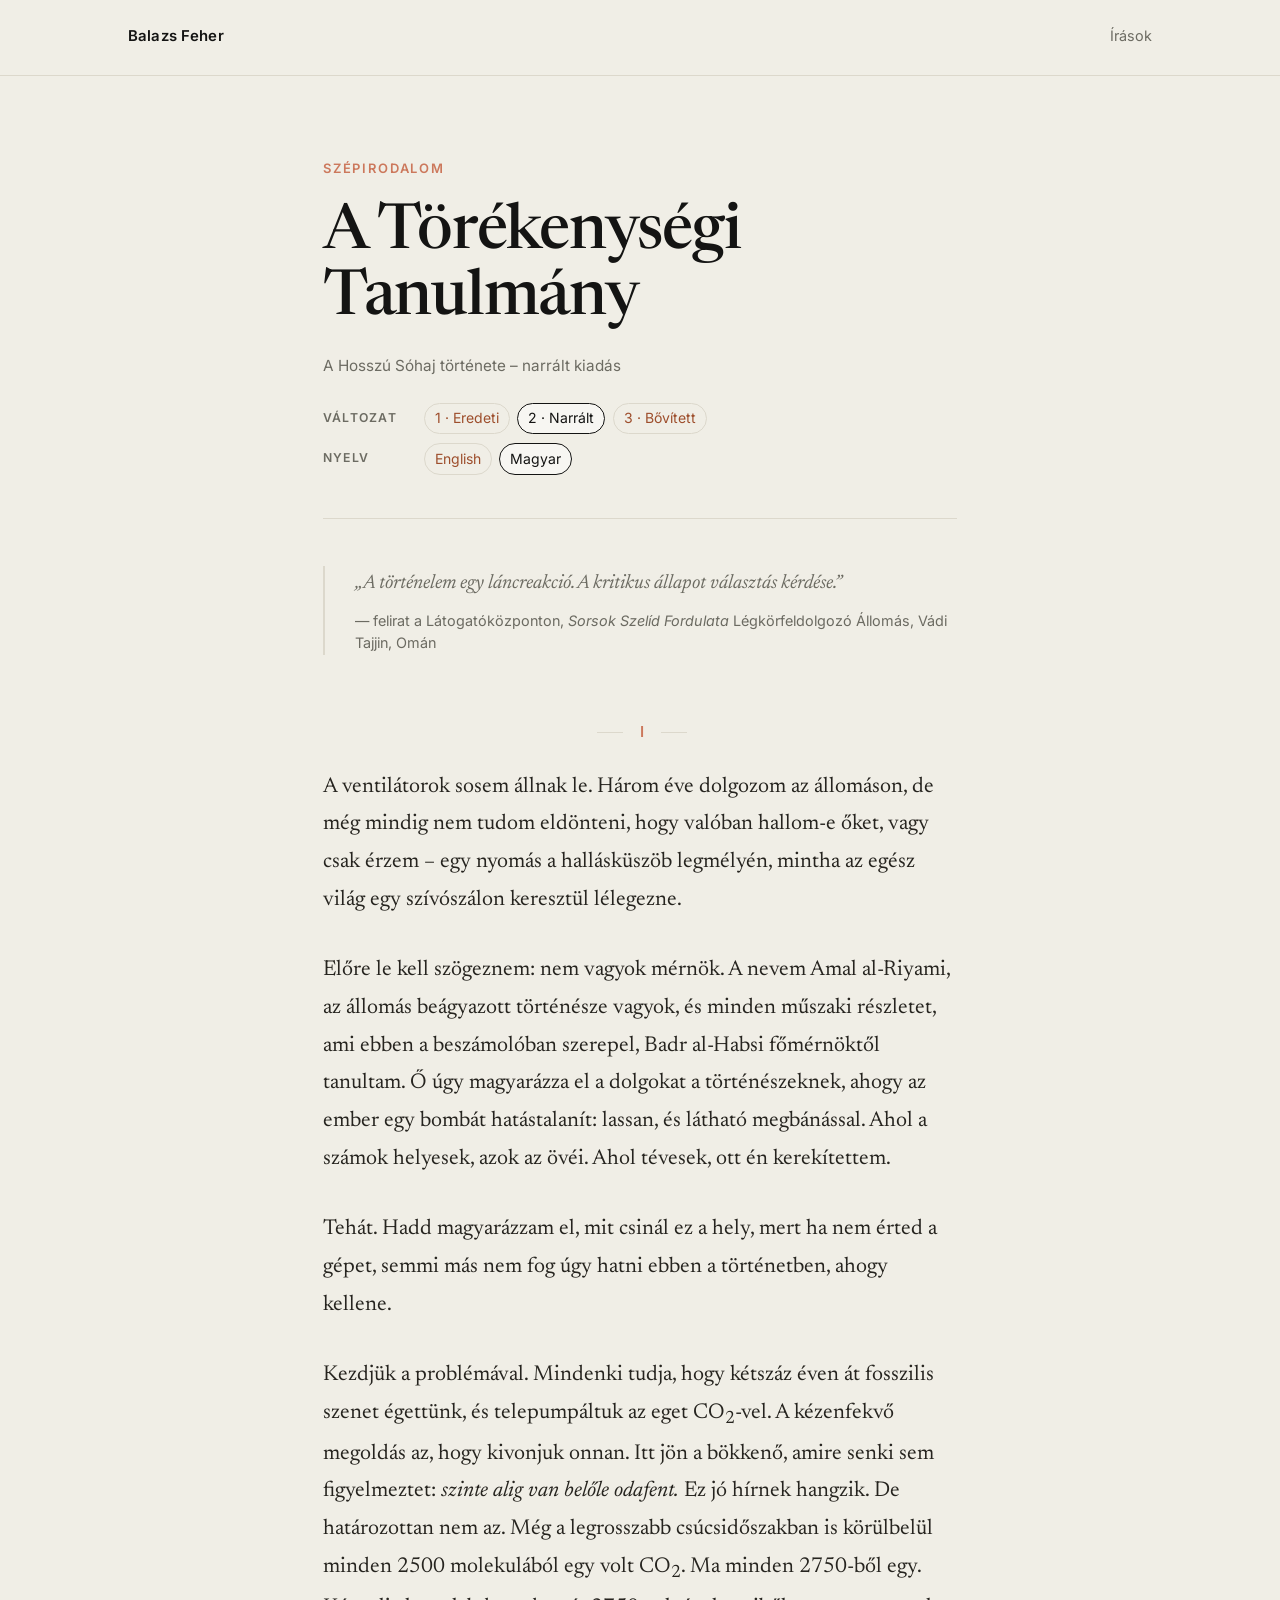
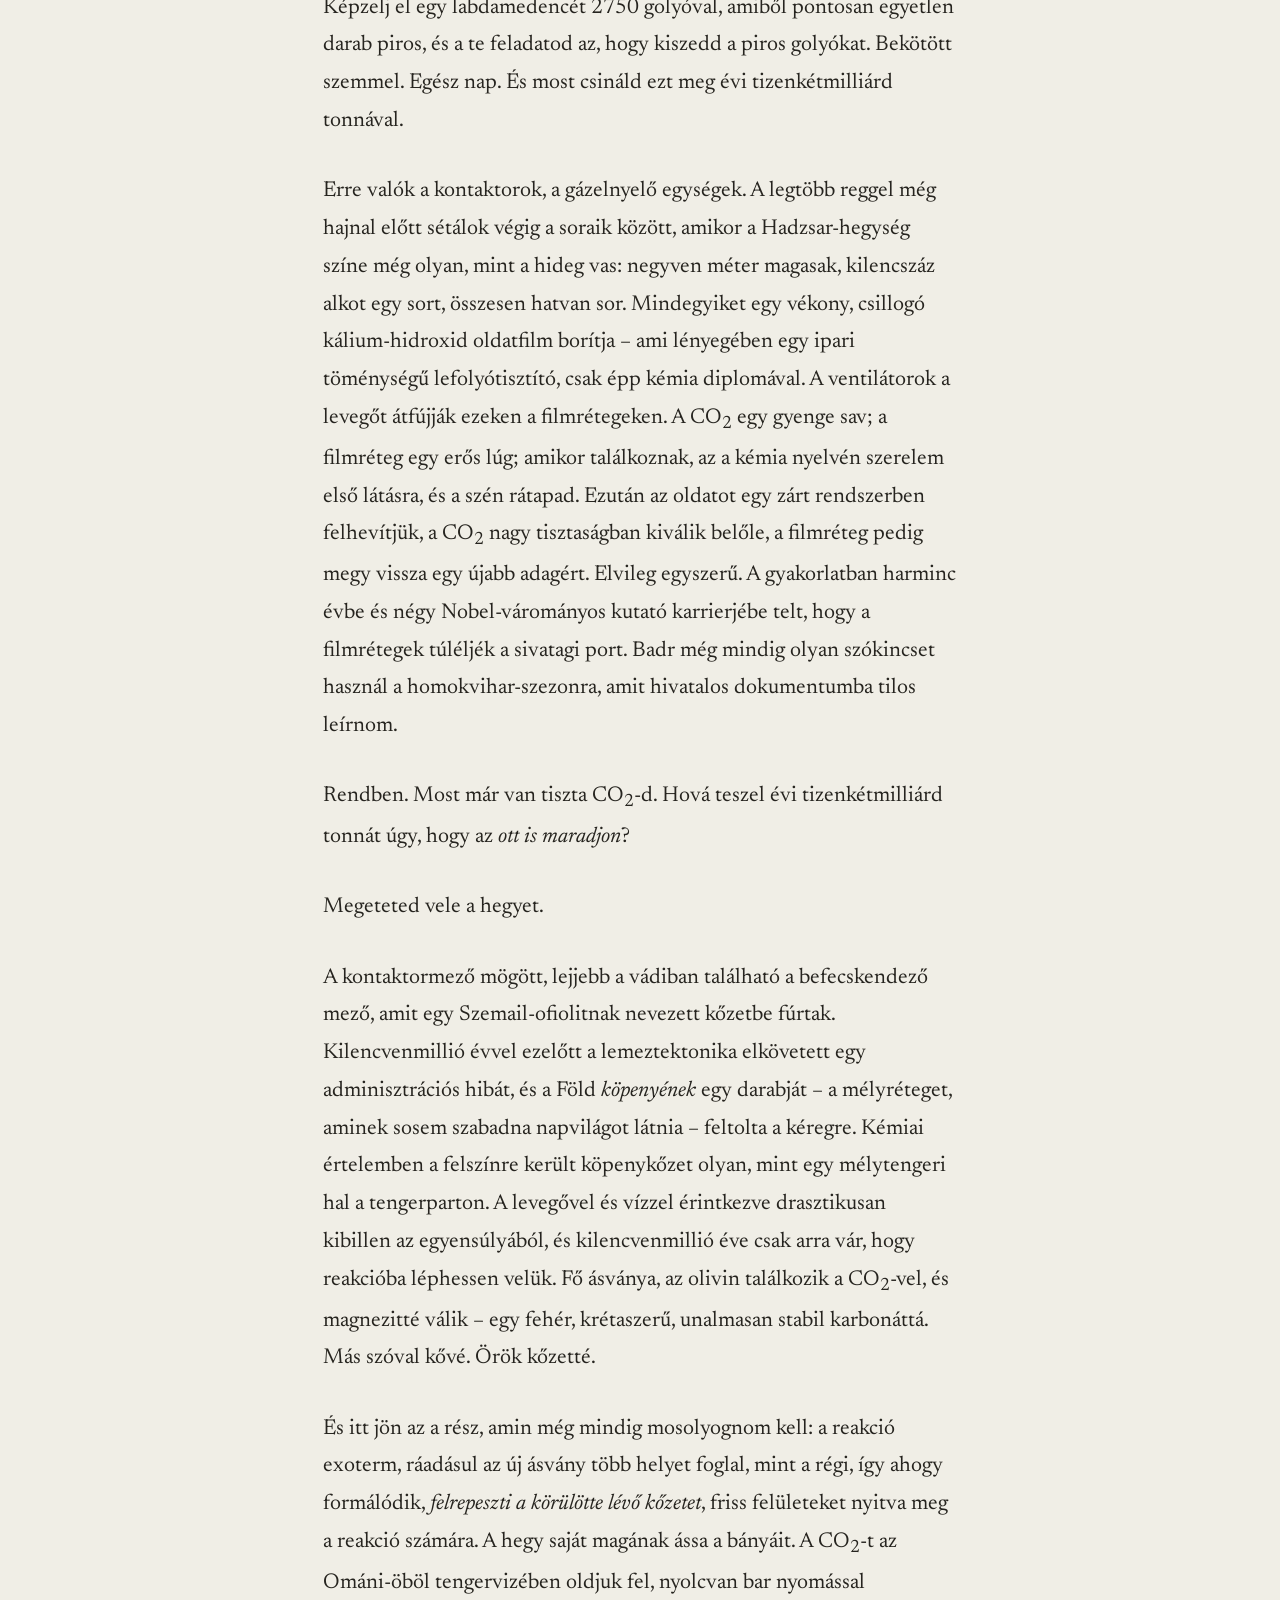
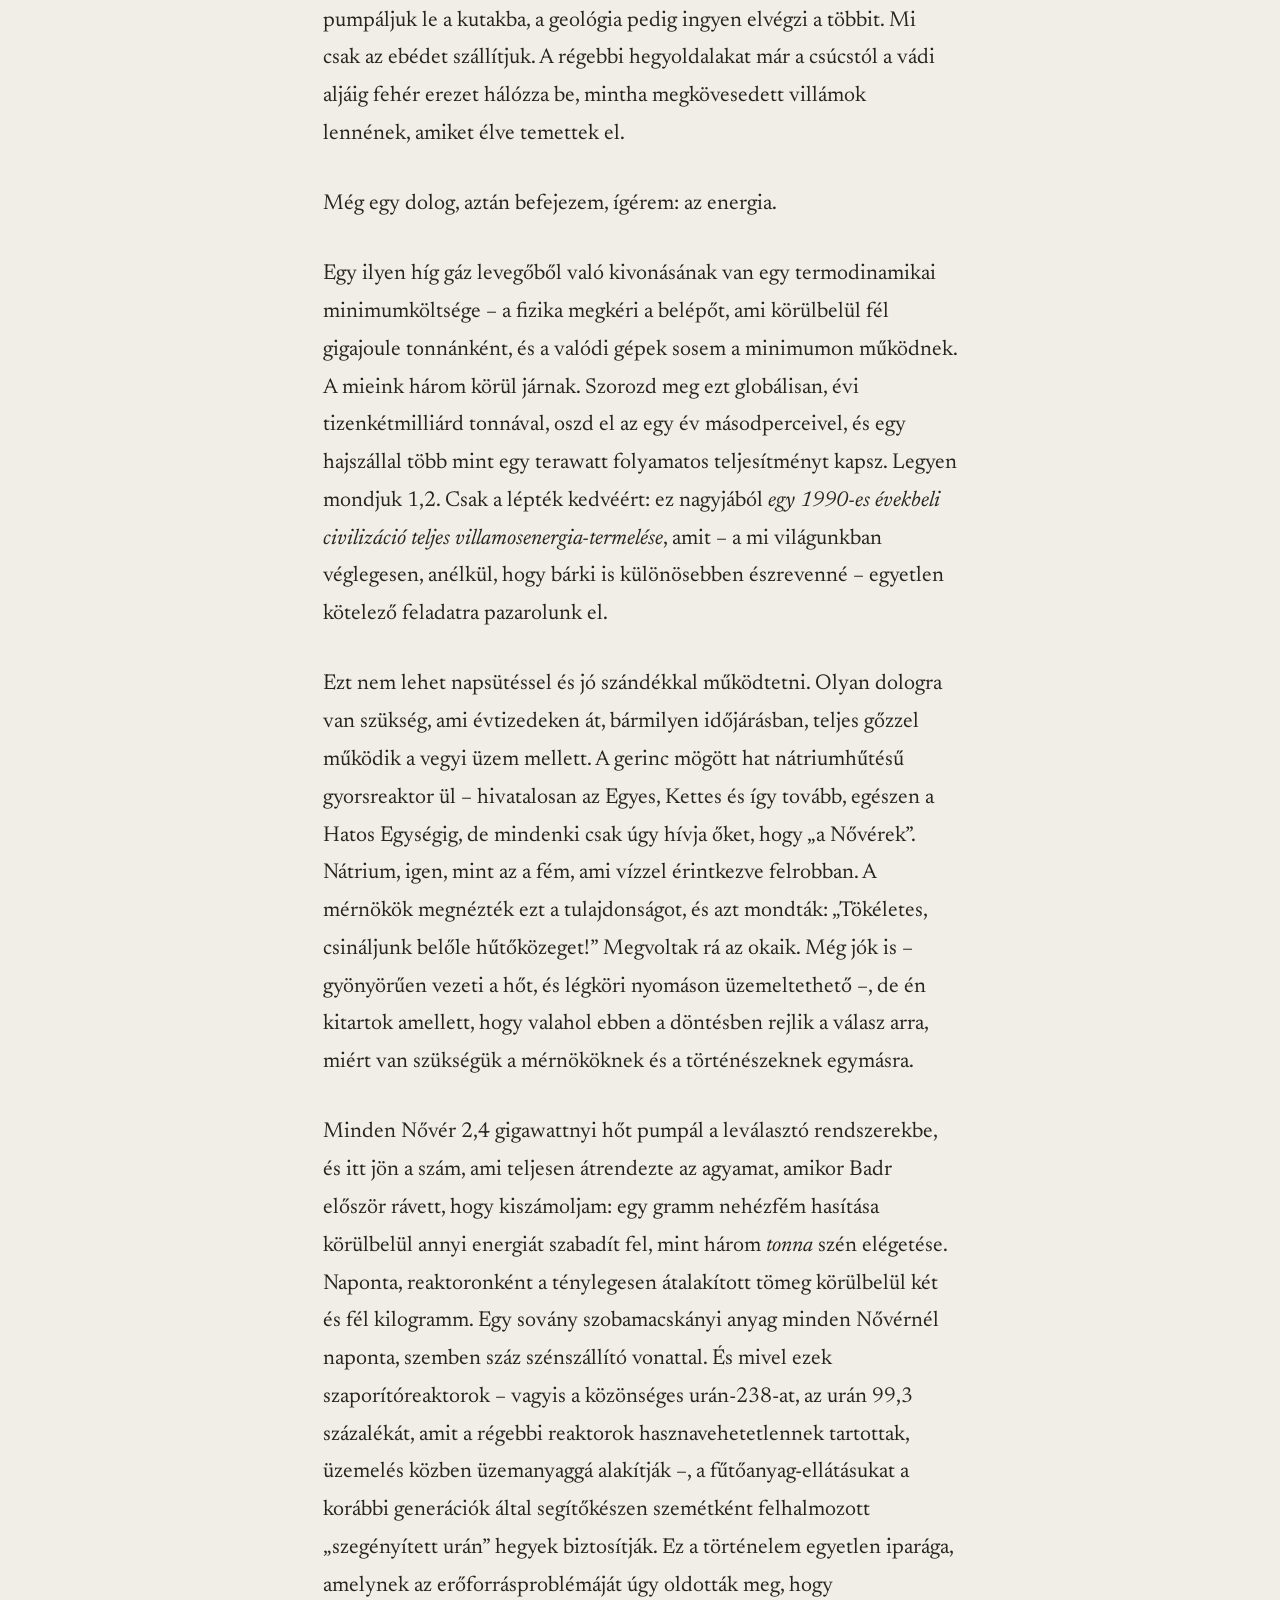
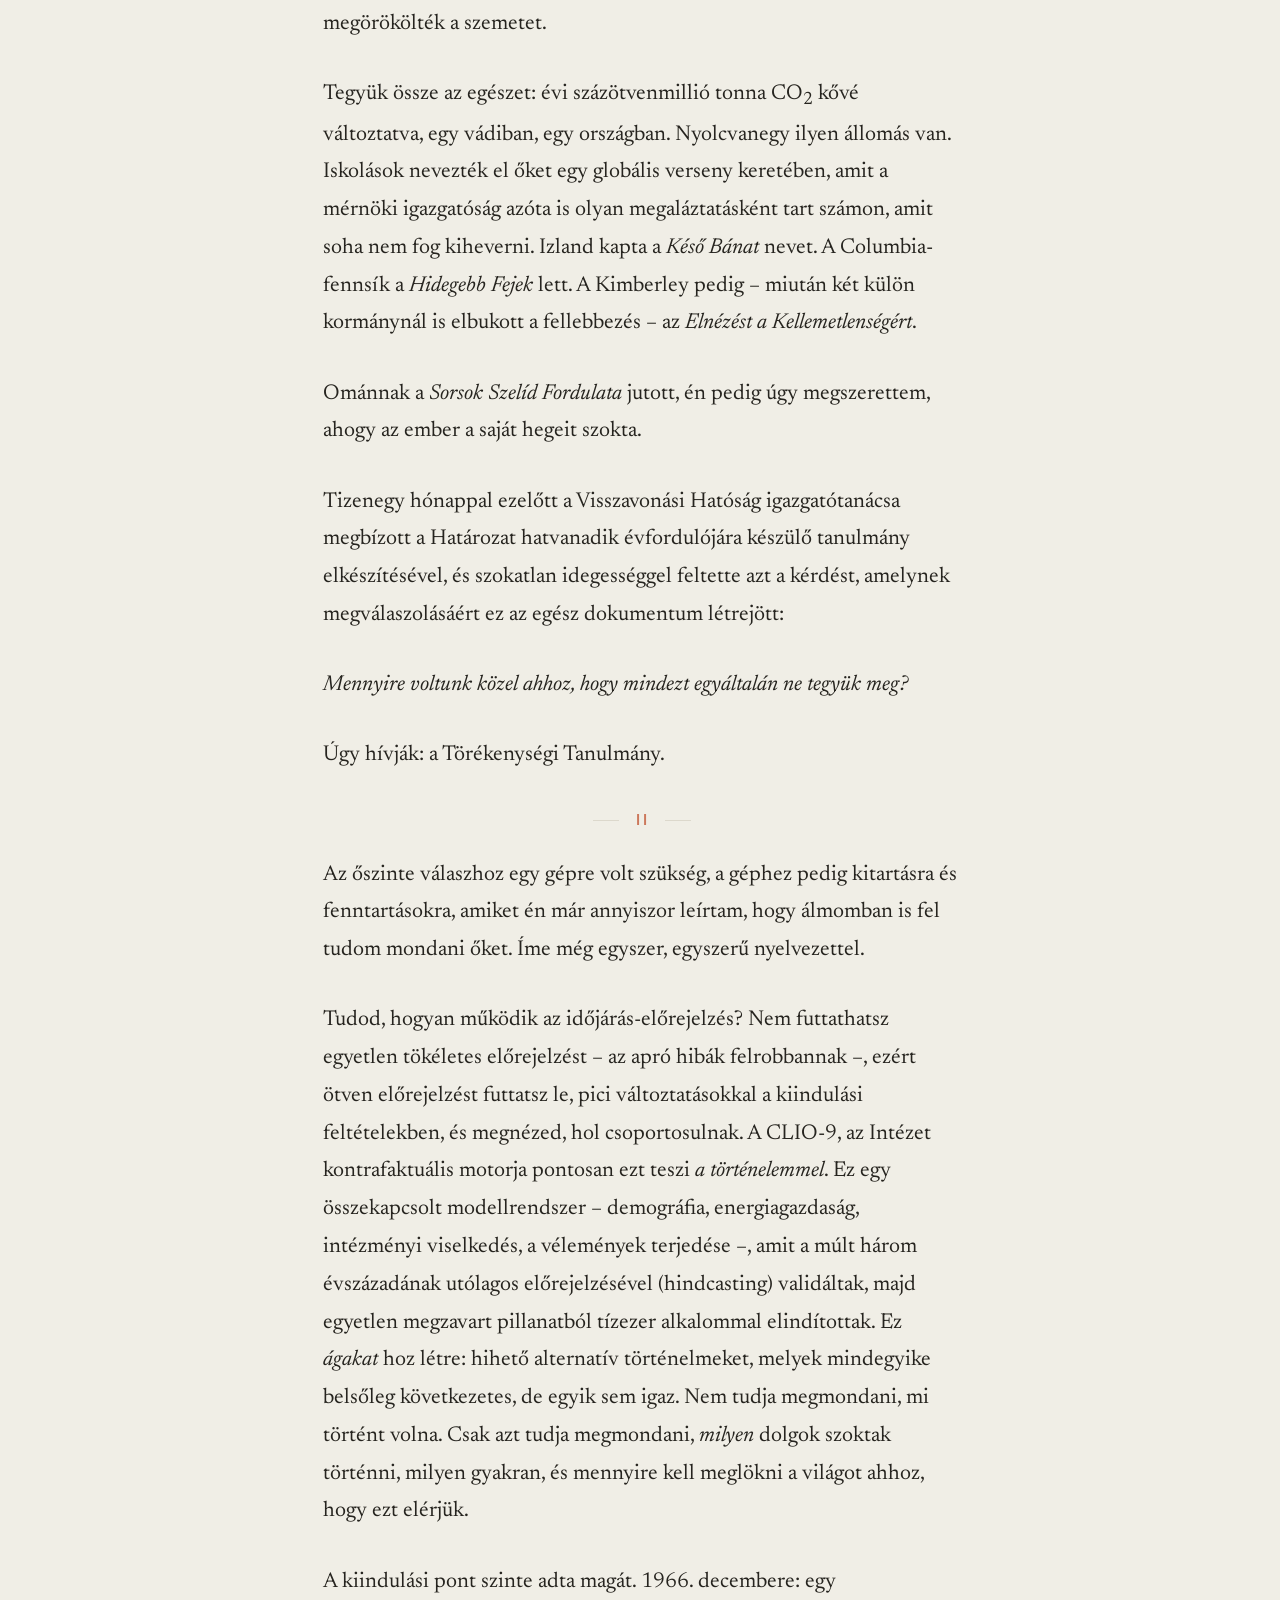
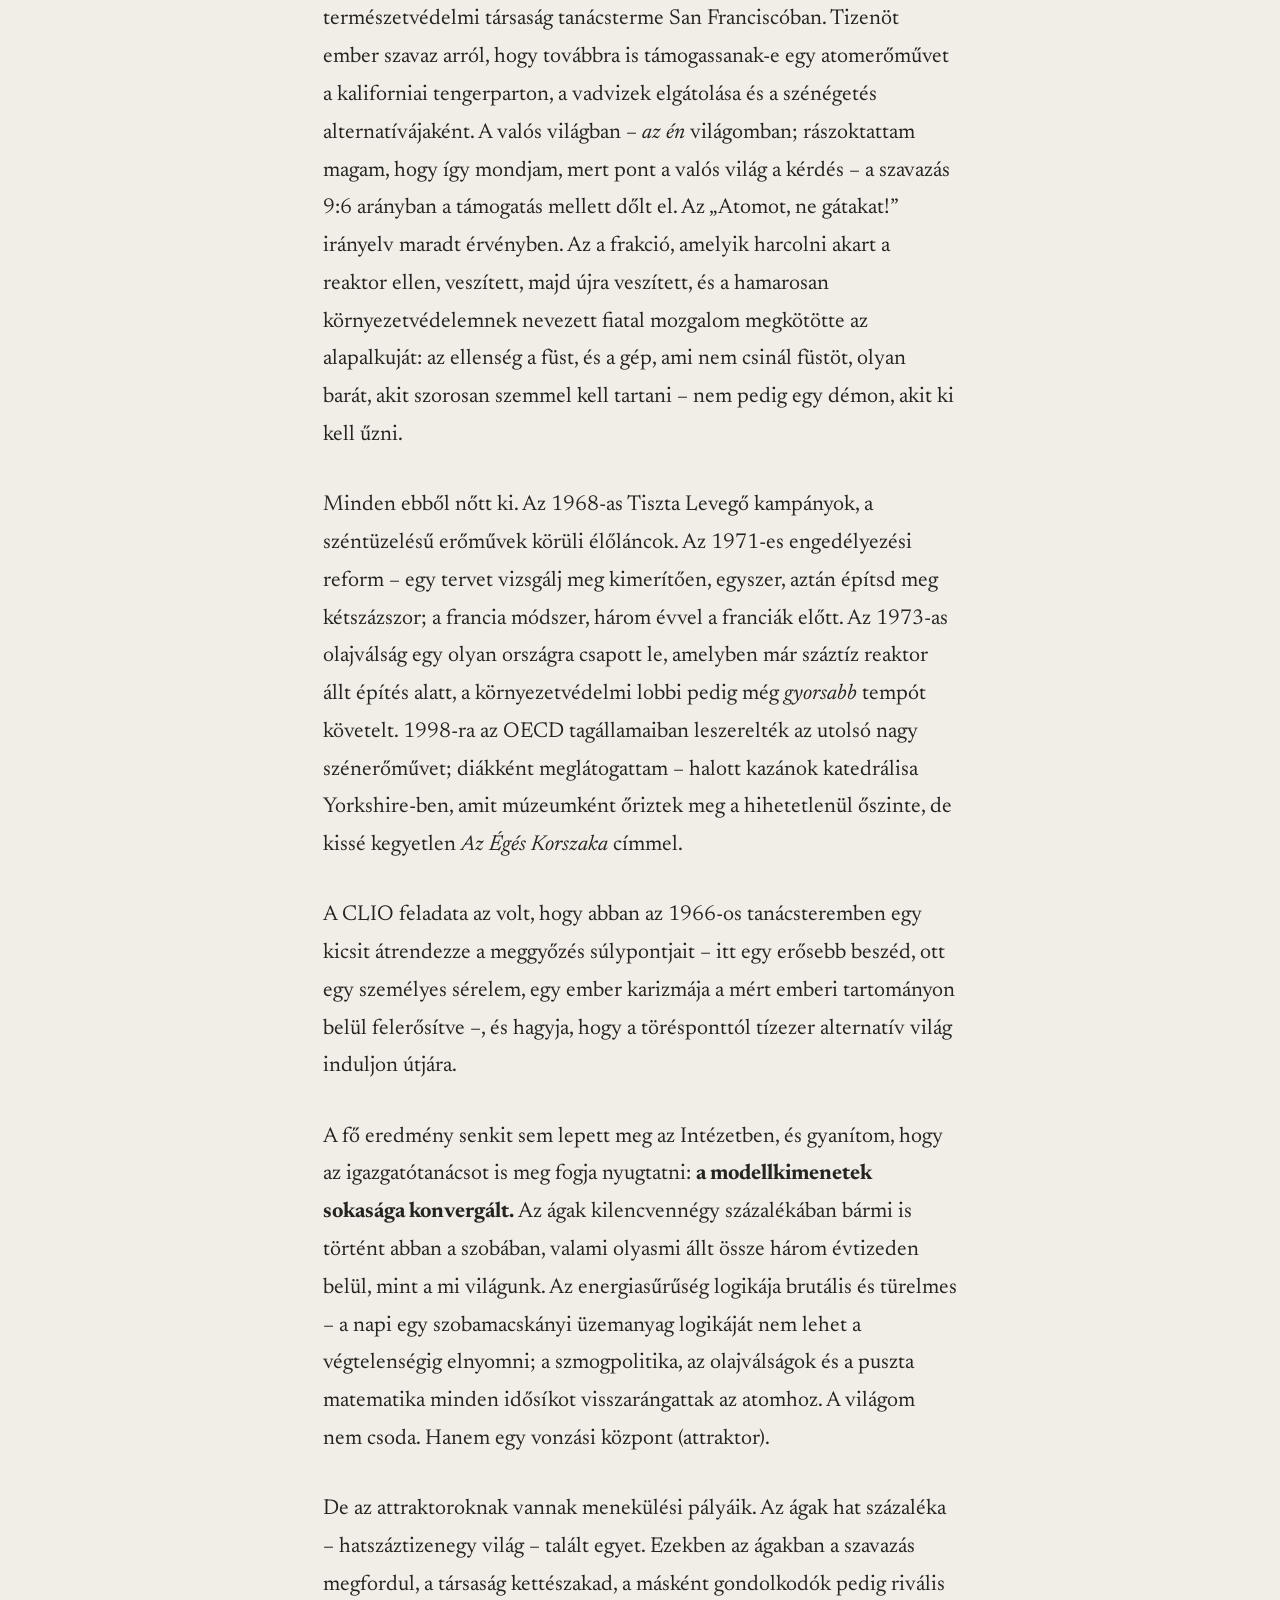
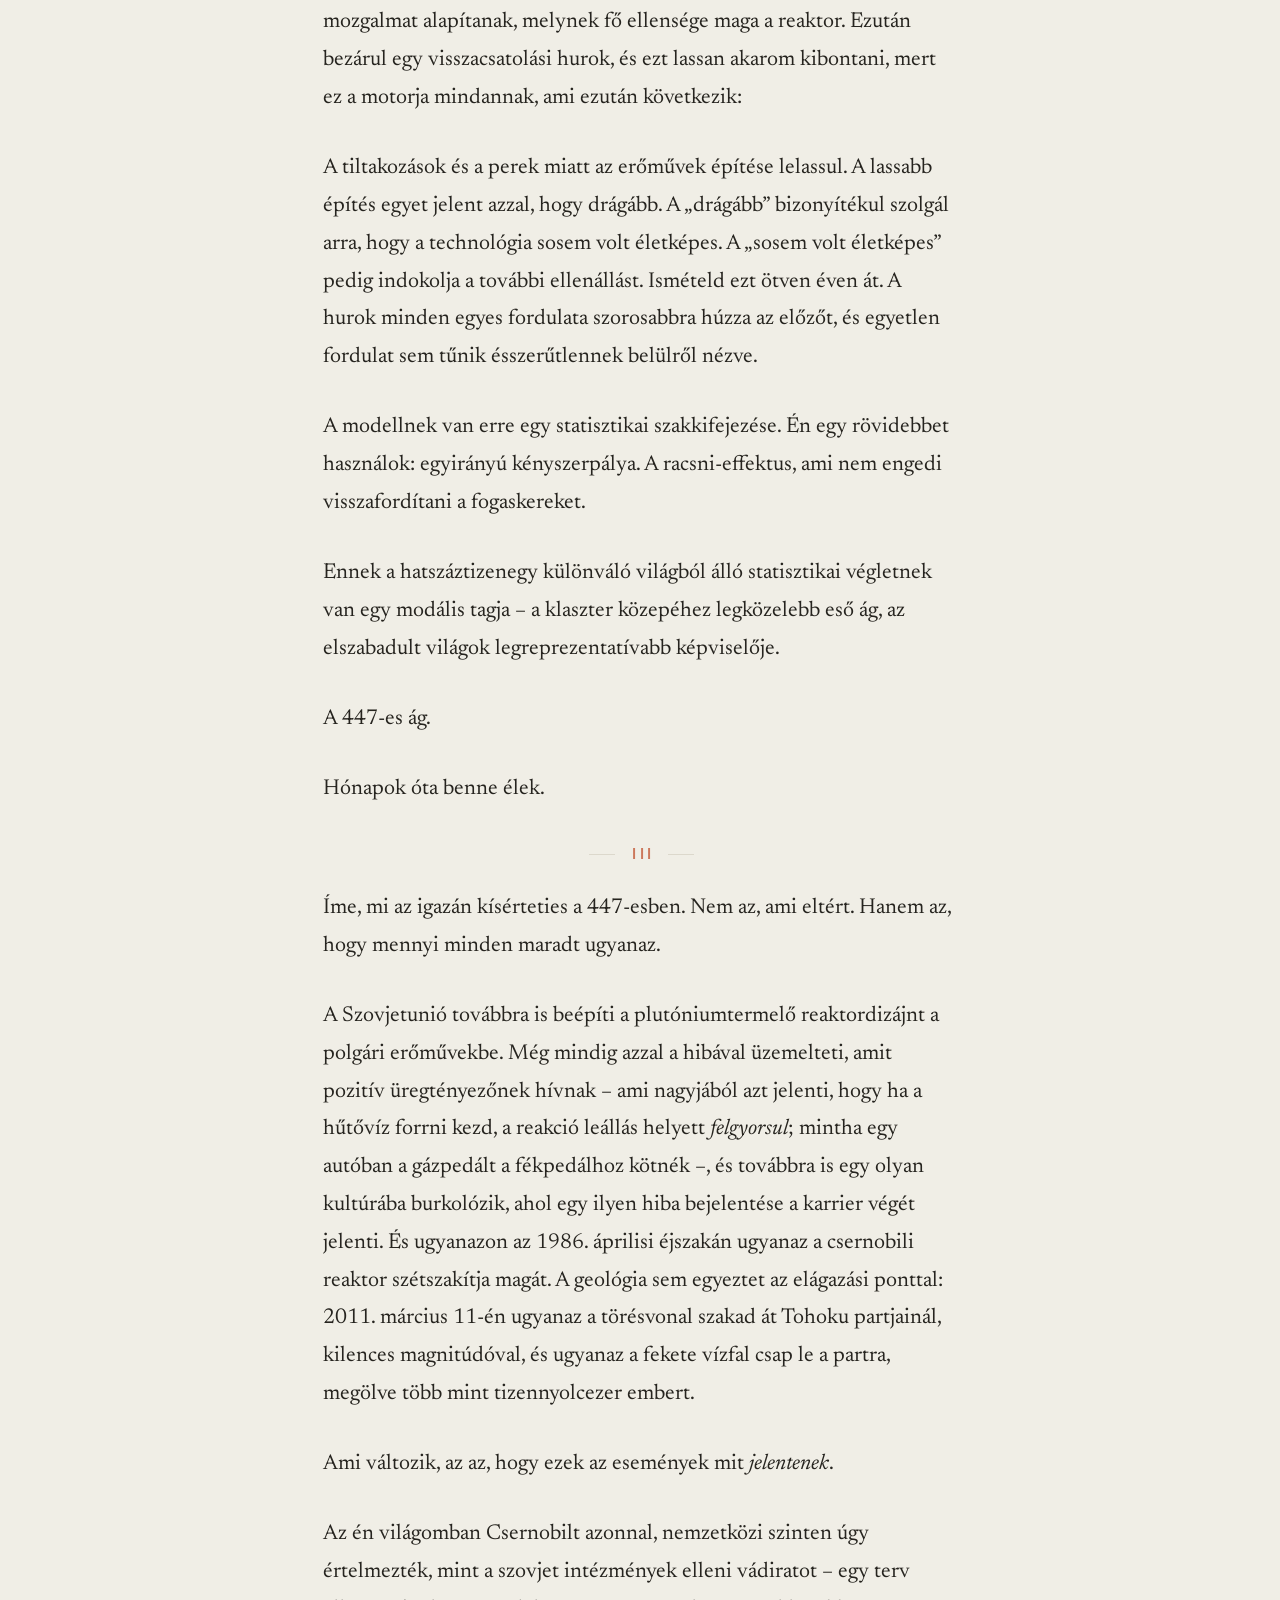
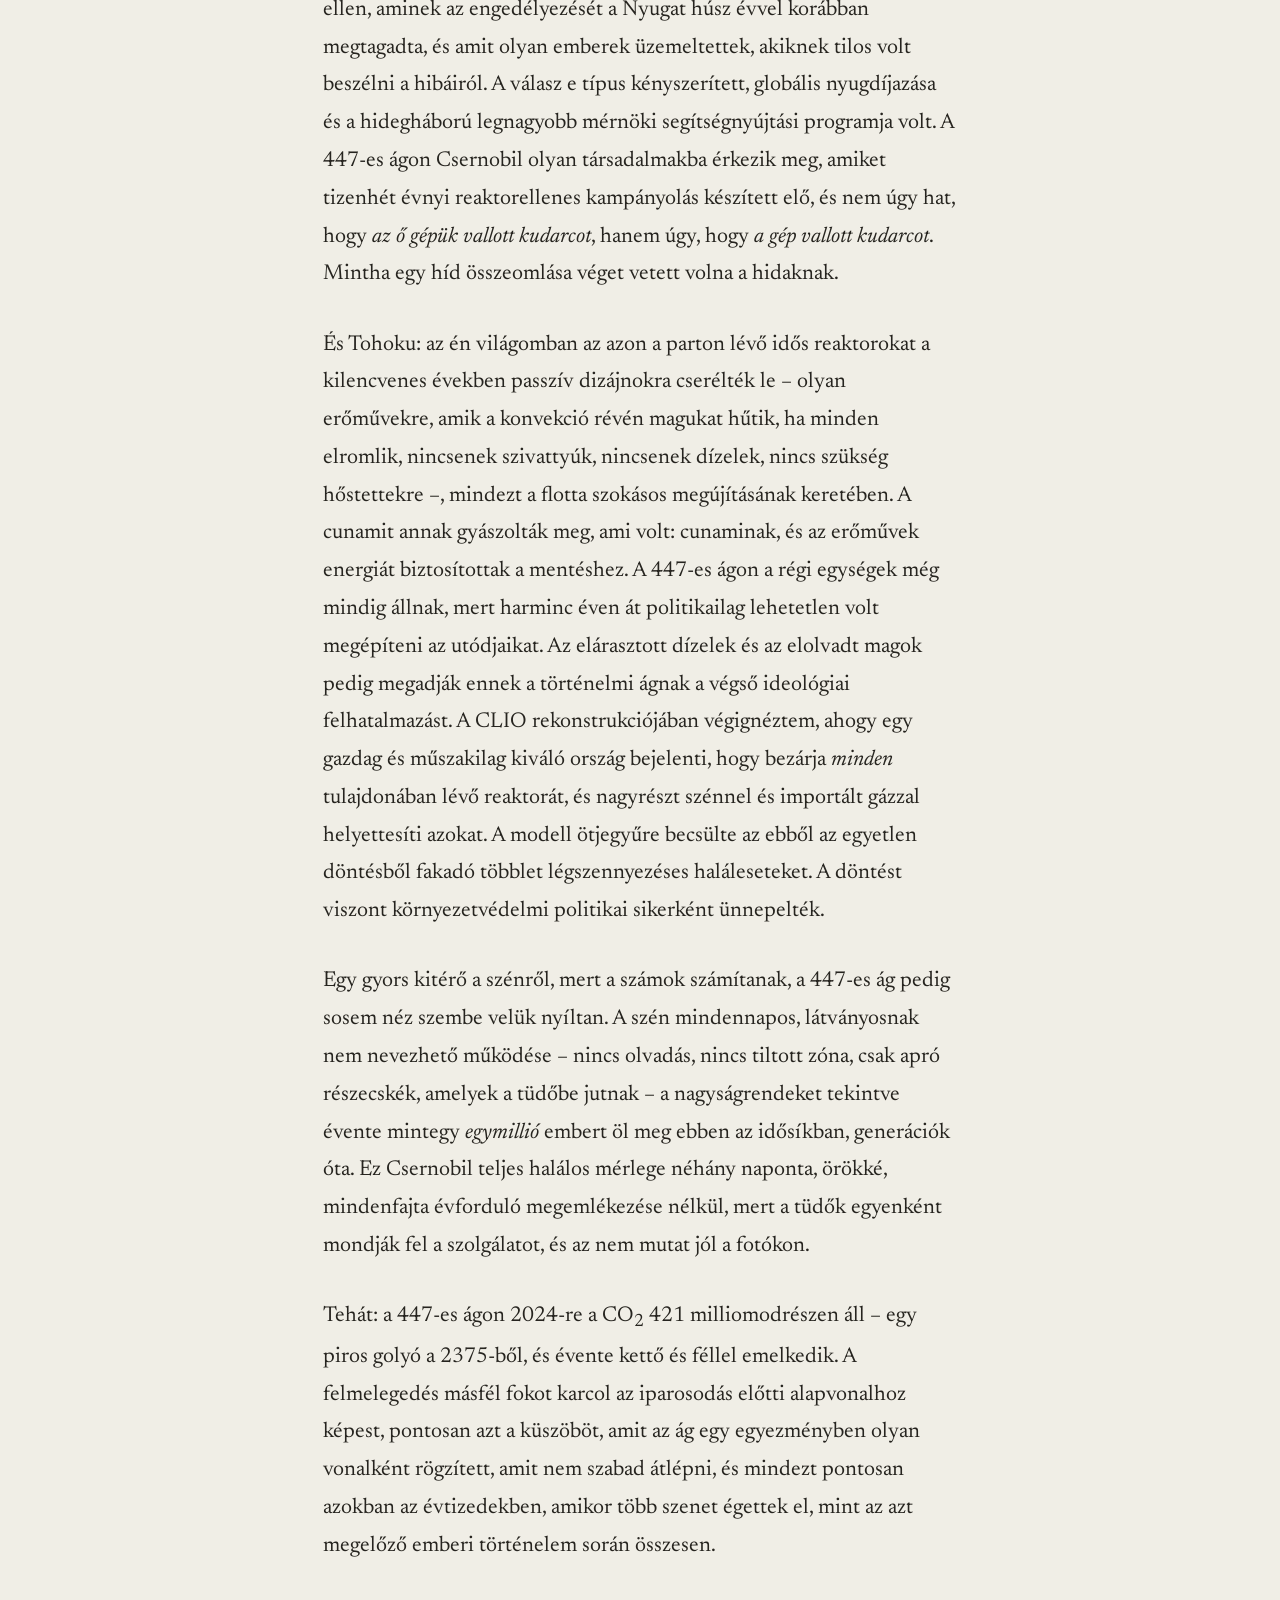
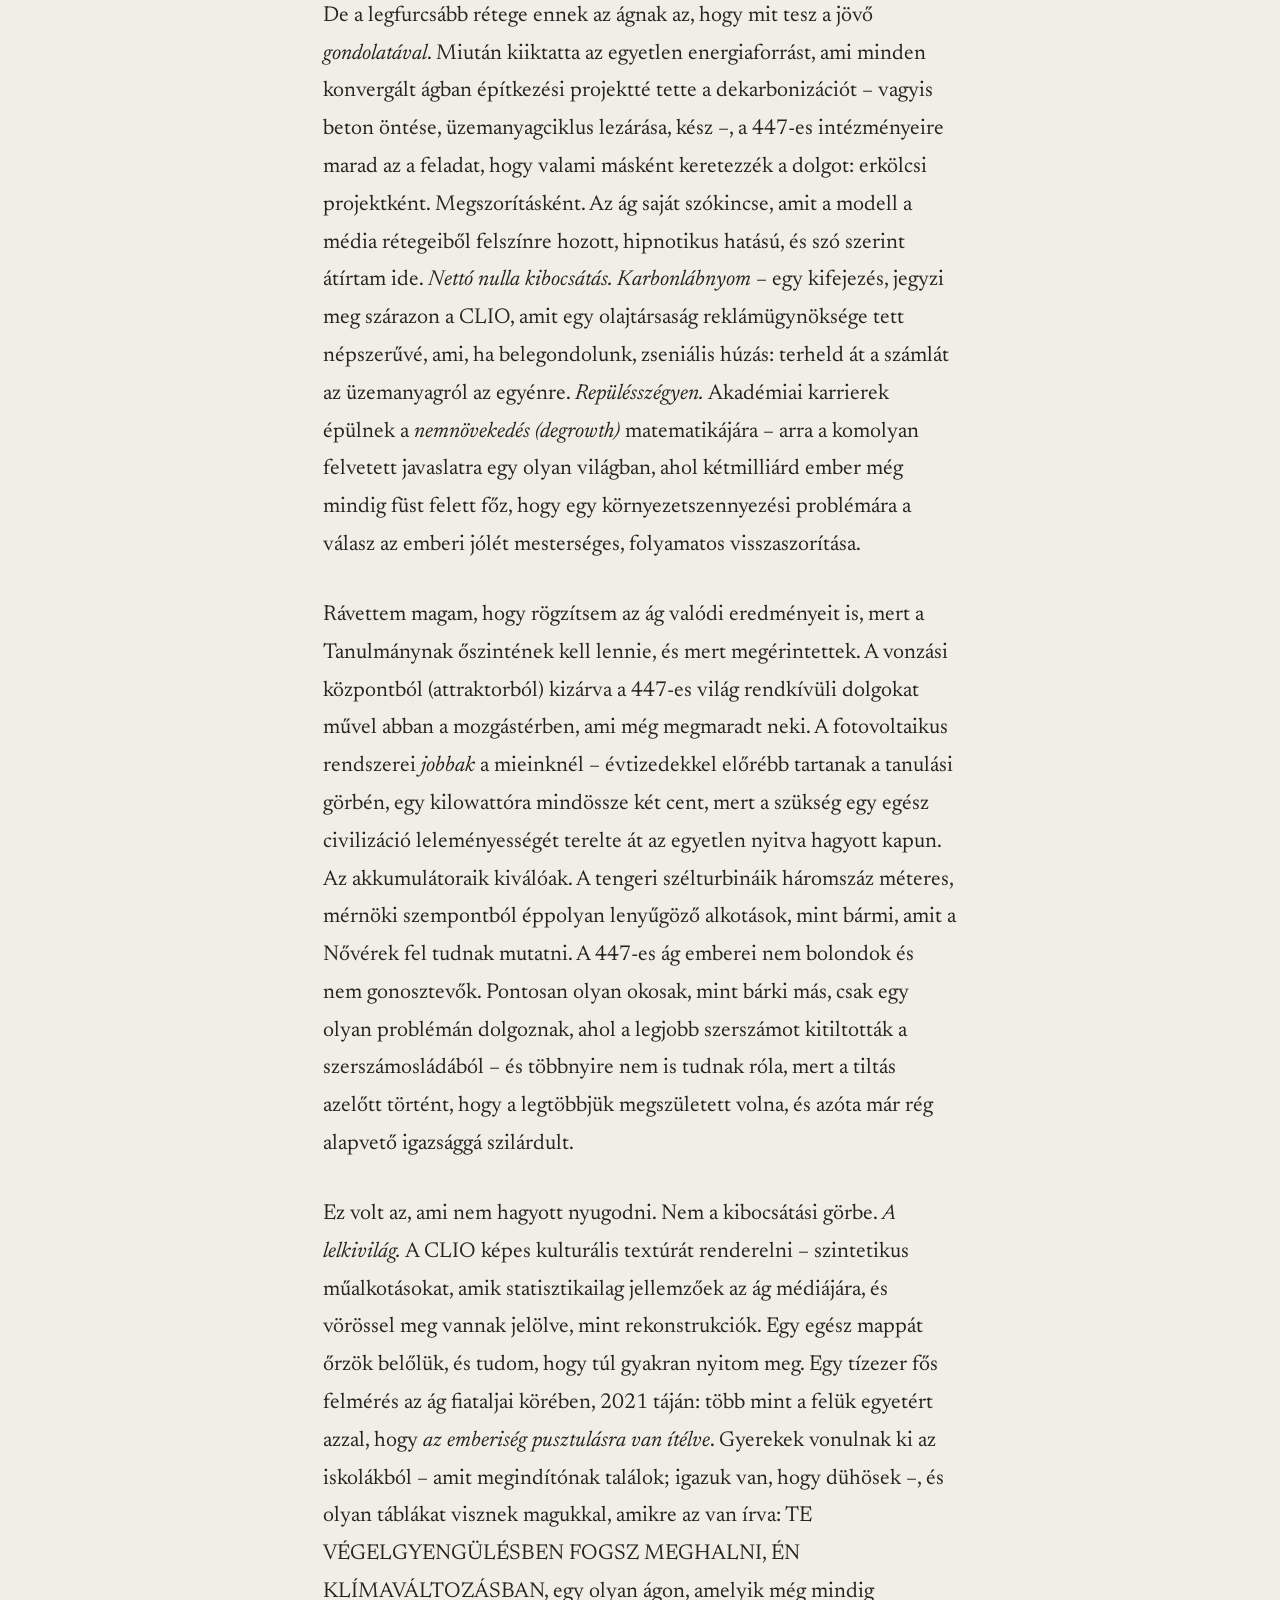
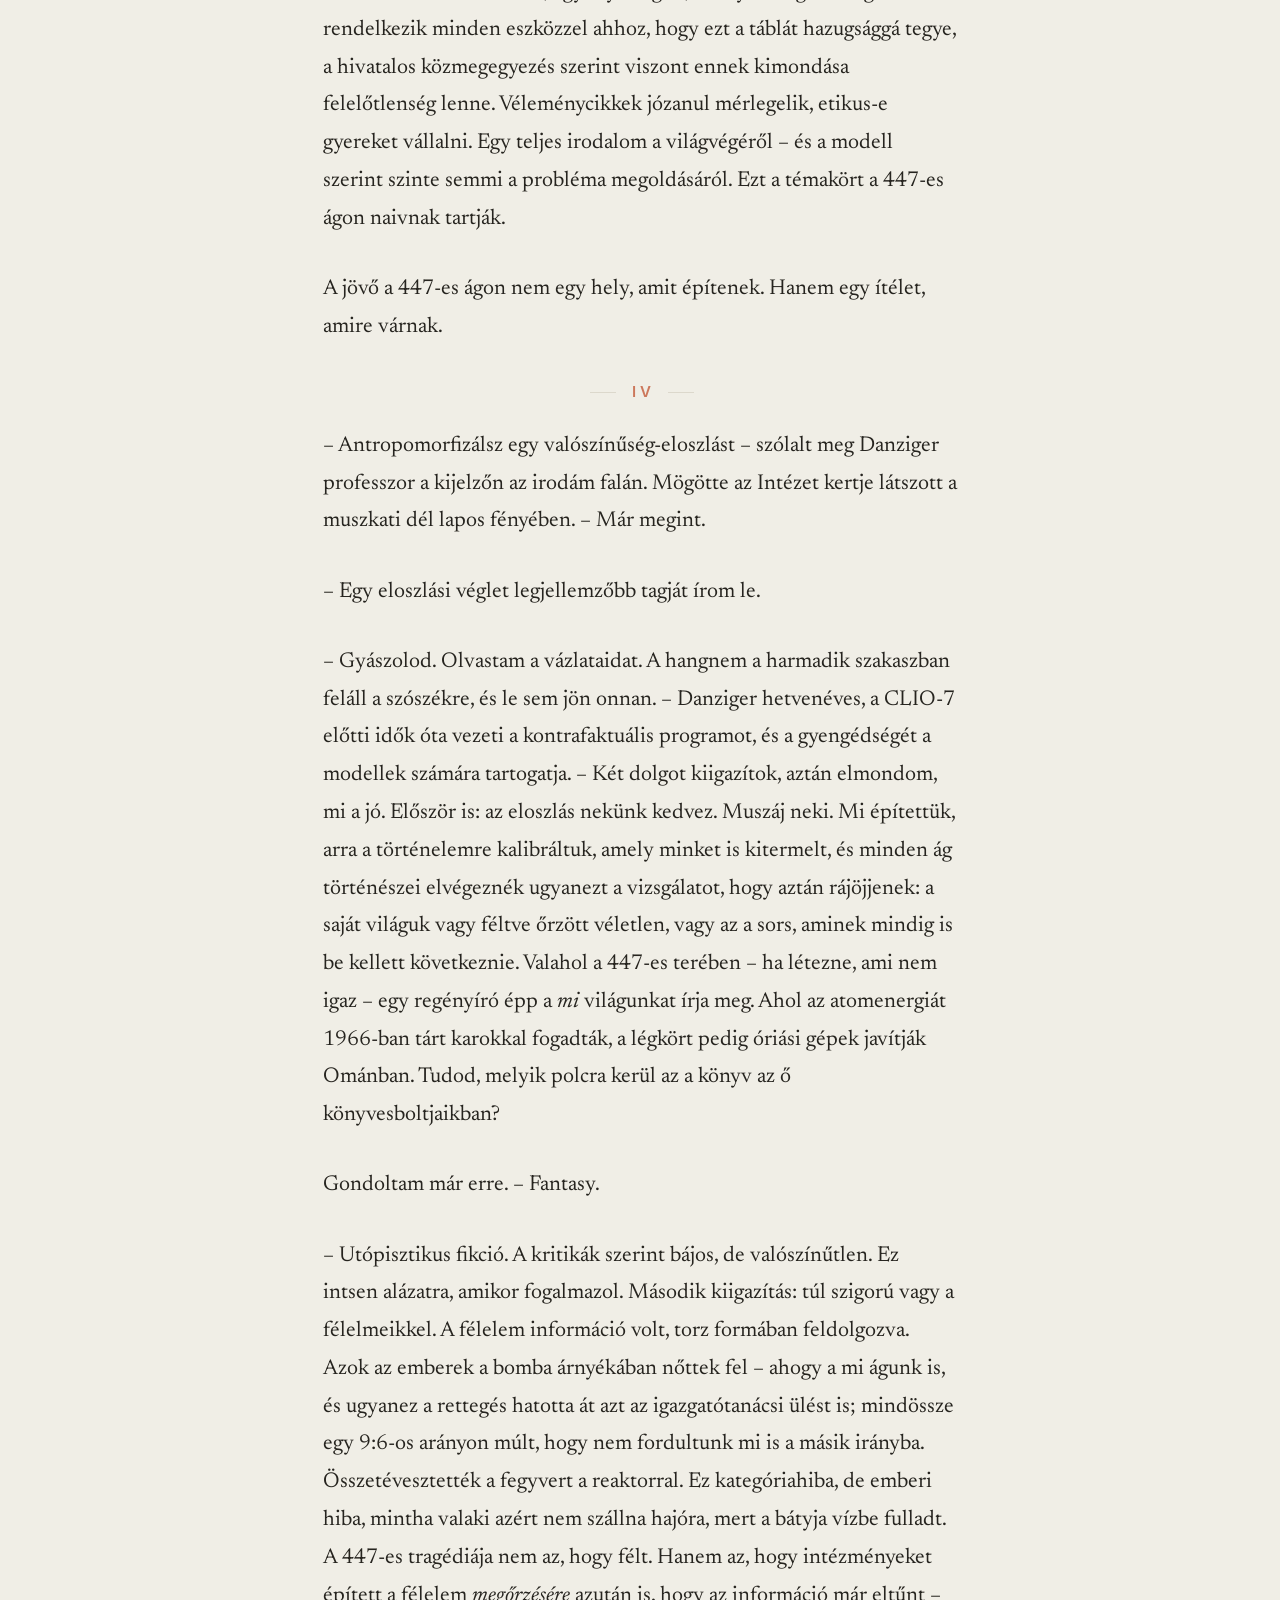
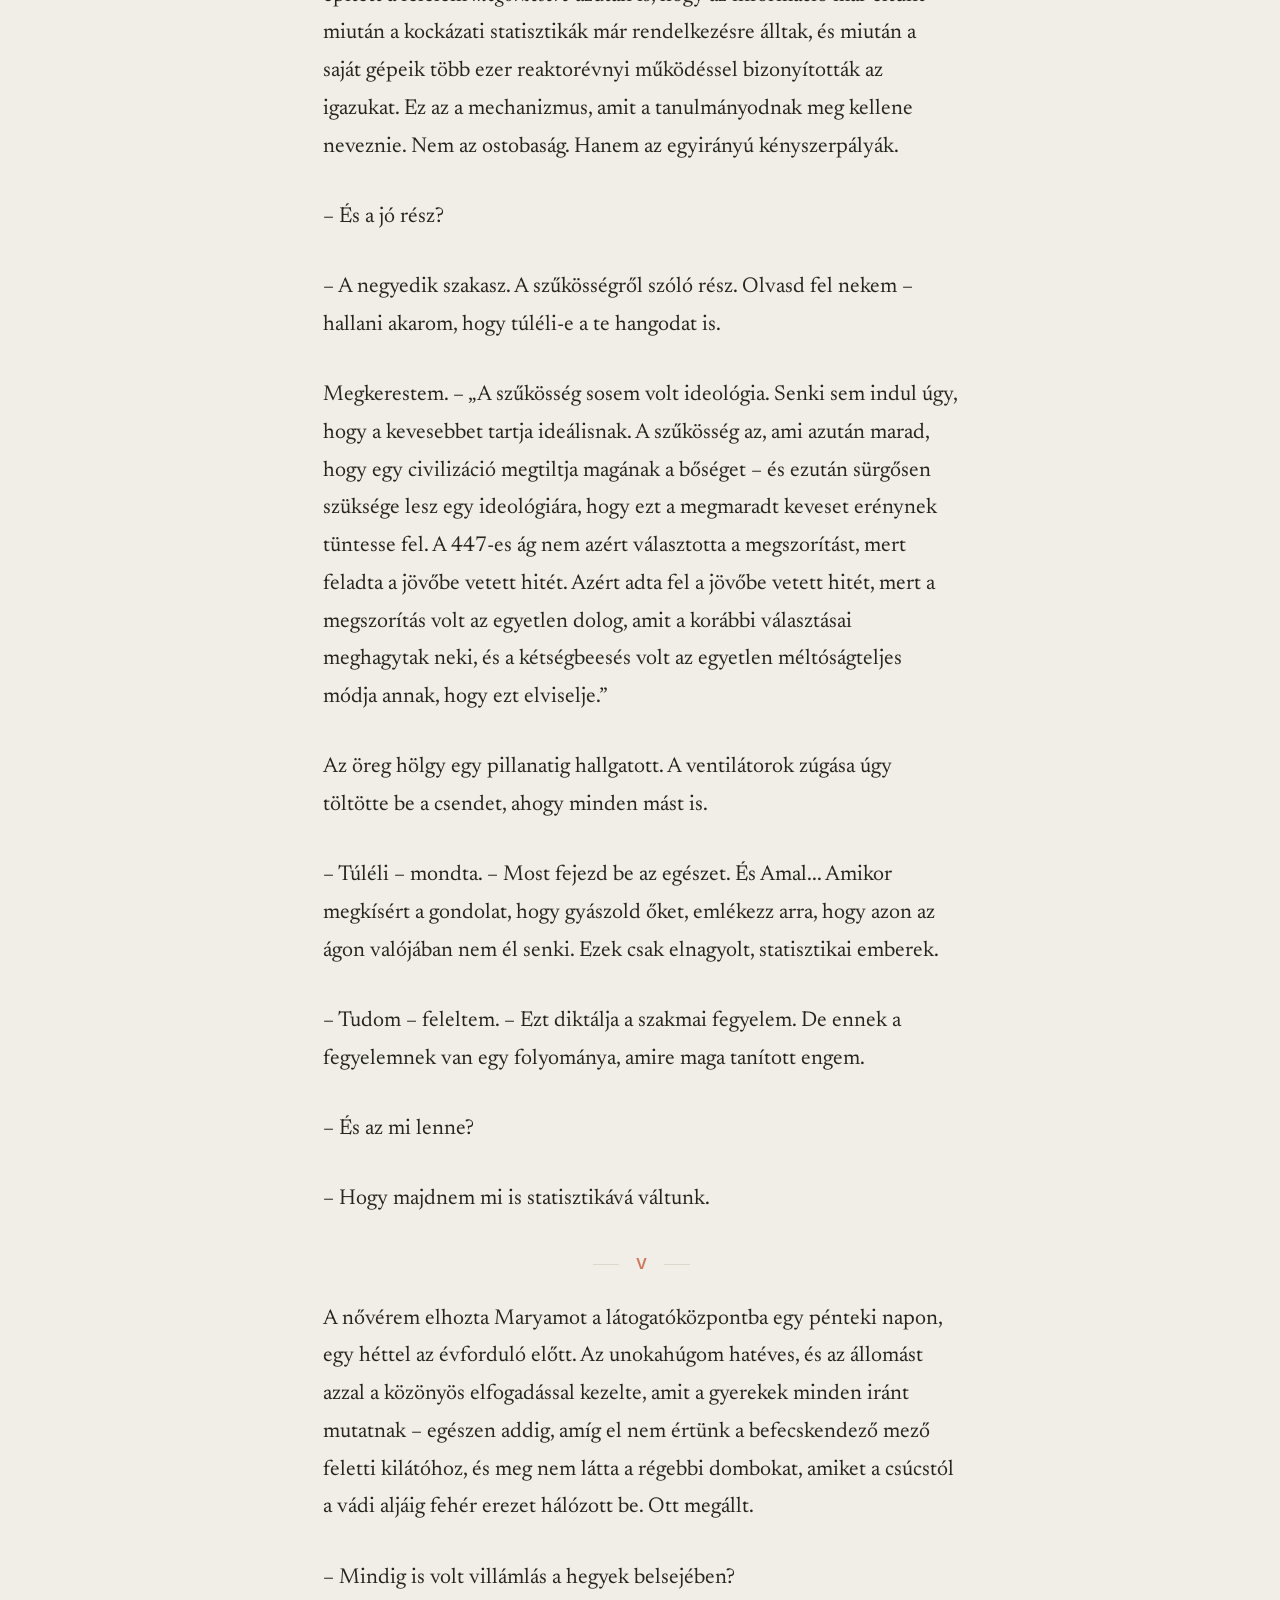
==== a-torekenyseg-tanulmany-narralt.html @ f11a632a "Correct unnatural Hungarian across all three translations 66 corrections from a review pass: six rea" ====
<!DOCTYPE html>
<html lang="hu">
<head>
  <meta charset="UTF-8">
  <meta name="viewport" content="width=device-width, initial-scale=1.0">
  <title>A Törékenységi Tanulmány: narrált kiadás — Balazs Feher</title>
  <meta name="description" content="Novella Feher Balazstol. A Torekenysegi Tanulmany narralt kiadasa: Amal al-Riyami maga meseli el, es eloszor a gepet magyarazza el, csak utana a tortenelmet.">
  <link rel="icon" href="data:image/svg+xml,%3Csvg xmlns='http://www.w3.org/2000/svg' viewBox='0 0 32 32'%3E%3Crect width='32' height='32' rx='7' fill='%23cc785c'/%3E%3Ctext x='16' y='22' font-family='Georgia,serif' font-size='18' fill='%23f0eee6' text-anchor='middle'%3EF%3C/text%3E%3C/svg%3E">
  <link rel="alternate" hreflang="en" href="https://feherbalazs.github.io/the-fragility-study-narrated.html">
  <link rel="alternate" hreflang="hu" href="https://feherbalazs.github.io/a-torekenyseg-tanulmany-narralt.html">
  <link rel="preconnect" href="https://fonts.googleapis.com">
  <link rel="preconnect" href="https://fonts.gstatic.com" crossorigin>
  <link rel="stylesheet" href="https://fonts.googleapis.com/css2?family=Inter:wght@400;500;600&family=Newsreader:ital,opsz,wght@0,6..72,300..600;1,6..72,300..500&display=swap">
  <link rel="stylesheet" href="style.css">
</head>
<body>
  <header class="site-header">
    <div class="site-header__inner">
      <a class="site-header__name" href="index.html">Balazs Feher</a>
      <nav class="site-nav"><a href="index.html">Írások</a></nav>
    </div>
  </header>

  <main class="article">
    <p class="eyebrow">Szépirodalom</p>
    <h1 class="article-title">A Törékenységi Tanulmány</h1>
    <p class="article-meta">A Hosszú Sóhaj története – narrált kiadás</p>

    <div class="editions">
      <p class="editions__row">
        <span class="editions__label">Változat</span>
        <a class="pill" href="a-torekenyseg-tanulmany-v1.html">1 · Eredeti</a>
        <span class="pill pill--current" aria-current="true">2 · Narrált</span>
        <a class="pill" href="a-torekenyseg-tanulmany.html">3 · Bővített</a>
      </p>
      <p class="editions__row">
        <span class="editions__label">Nyelv</span>
        <a class="pill" href="the-fragility-study-narrated.html" hreflang="en" lang="en">English</a>
        <span class="pill pill--current" aria-current="true">Magyar</span>
      </p>
    </div>
    <hr class="article-rule">
    <div class="article-body">

      <blockquote class="epigraph">
        <p>„A történelem egy láncreakció. A kritikus állapot választás kérdése.”</p>
        <cite>felirat a Látogatóközponton, <em>Sorsok Szelíd Fordulata</em> Légkörfeldolgozó Állomás, Vádi Tajjin, Omán</cite>
      </blockquote>

      <p class="section-number">I</p>

      <p>A ventilátorok sosem állnak le. Három éve dolgozom az állomáson, de még mindig nem tudom eldönteni, hogy valóban hallom-e őket, vagy csak érzem – egy nyomás a hallásküszöb legmélyén, mintha az egész világ egy szívószálon keresztül lélegezne.</p>
      <p>Előre le kell szögeznem: nem vagyok mérnök. A nevem Amal al-Riyami, az állomás beágyazott történésze vagyok, és minden műszaki részletet, ami ebben a beszámolóban szerepel, Badr al-Habsi főmérnöktől tanultam. Ő úgy magyarázza el a dolgokat a történészeknek, ahogy az ember egy bombát hatástalanít: lassan, és látható megbánással. Ahol a számok helyesek, azok az övéi. Ahol tévesek, ott én kerekítettem.</p>
      <p>Tehát. Hadd magyarázzam el, mit csinál ez a hely, mert ha nem érted a gépet, semmi más nem fog úgy hatni ebben a történetben, ahogy kellene.</p>
      <p>Kezdjük a problémával. Mindenki tudja, hogy kétszáz éven át fosszilis szenet égettünk, és telepumpáltuk az eget CO<sub>2</sub>-vel. A kézenfekvő megoldás az, hogy kivonjuk onnan. Itt jön a bökkenő, amire senki sem figyelmeztet: <em>szinte alig van belőle odafent.</em> Ez jó hírnek hangzik. De határozottan nem az. Még a legrosszabb csúcsidőszakban is körülbelül minden 2500 molekulából egy volt CO<sub>2</sub>. Ma minden 2750-ből egy. Képzelj el egy labdamedencét 2750 golyóval, amiből pontosan egyetlen darab piros, és a te feladatod az, hogy kiszedd a piros golyókat. Bekötött szemmel. Egész nap. És most csináld ezt meg évi tizenkétmilliárd tonnával.</p>
      <p>Erre valók a kontaktorok, a gázelnyelő egységek. A legtöbb reggel még hajnal előtt sétálok végig a soraik között, amikor a Hadzsar-hegység színe még olyan, mint a hideg vas: negyven méter magasak, kilencszáz alkot egy sort, összesen hatvan sor. Mindegyiket egy vékony, csillogó kálium-hidroxid oldatfilm borítja – ami lényegében egy ipari töménységű lefolyótisztító, csak épp kémia diplomával. A ventilátorok a levegőt átfújják ezeken a filmrétegeken. A CO<sub>2</sub> egy gyenge sav; a filmréteg egy erős lúg; amikor találkoznak, az a kémia nyelvén szerelem első látásra, és a szén rátapad. Ezután az oldatot egy zárt rendszerben felhevítjük, a CO<sub>2</sub> nagy tisztaságban kiválik belőle, a filmréteg pedig megy vissza egy újabb adagért. Elvileg egyszerű. A gyakorlatban harminc évbe és négy Nobel-várományos kutató karrierjébe telt, hogy a filmrétegek túléljék a sivatagi port. Badr még mindig olyan szókincset használ a homokvihar-szezonra, amit hivatalos dokumentumba tilos leírnom.</p>
      <p>Rendben. Most már van tiszta CO<sub>2</sub>-d. Hová teszel évi tizenkétmilliárd tonnát úgy, hogy az <em>ott is maradjon</em>?</p>
      <p>Megeteted vele a hegyet.</p>
      <p>A kontaktormező mögött, lejjebb a vádiban található a befecskendező mező, amit egy Szemail-ofiolitnak nevezett kőzetbe fúrtak. Kilencvenmillió évvel ezelőtt a lemeztektonika elkövetett egy adminisztrációs hibát, és a Föld <em>köpenyének</em> egy darabját – a mélyréteget, aminek sosem szabadna napvilágot látnia – feltolta a kéregre. Kémiai értelemben a felszínre került köpenykőzet olyan, mint egy mélytengeri hal a tengerparton. A levegővel és vízzel érintkezve drasztikusan kibillen az egyensúlyából, és kilencvenmillió éve csak arra vár, hogy reakcióba léphessen velük. Fő ásványa, az olivin találkozik a CO<sub>2</sub>-vel, és magnezitté válik – egy fehér, krétaszerű, unalmasan stabil karbonáttá. Más szóval kővé. Örök kőzetté.</p>
      <p>És itt jön az a rész, amin még mindig mosolyognom kell: a reakció exoterm, ráadásul az új ásvány több helyet foglal, mint a régi, így ahogy formálódik, <em>felrepeszti a körülötte lévő kőzetet</em>, friss felületeket nyitva meg a reakció számára. A hegy saját magának ássa a bányáit. A CO<sub>2</sub>-t az Ománi-öböl tengervizében oldjuk fel, nyolcvan bar nyomással pumpáljuk le a kutakba, a geológia pedig ingyen elvégzi a többit. Mi csak az ebédet szállítjuk. A régebbi hegyoldalakat már a csúcstól a vádi aljáig fehér erezet hálózza be, mintha megkövesedett villámok lennének, amiket élve temettek el.</p>
      <p>Még egy dolog, aztán befejezem, ígérem: az energia.</p>
      <p>Egy ilyen híg gáz levegőből való kivonásának van egy termodinamikai minimumköltsége – a fizika megkéri a belépőt, ami körülbelül fél gigajoule tonnánként, és a valódi gépek sosem a minimumon működnek. A mieink három körül járnak. Szorozd meg ezt globálisan, évi tizenkétmilliárd tonnával, oszd el az egy év másodperceivel, és egy hajszállal több mint egy terawatt folyamatos teljesítményt kapsz. Legyen mondjuk 1,2. Csak a lépték kedvéért: ez nagyjából <em>egy 1990-es évekbeli civilizáció teljes villamosenergia-termelése</em>, amit – a mi világunkban véglegesen, anélkül, hogy bárki is különösebben észrevenné – egyetlen kötelező feladatra pazarolunk el.</p>
      <p>Ezt nem lehet napsütéssel és jó szándékkal működtetni. Olyan dologra van szükség, ami évtizedeken át, bármilyen időjárásban, teljes gőzzel működik a vegyi üzem mellett. A gerinc mögött hat nátriumhűtésű gyorsreaktor ül – hivatalosan az Egyes, Kettes és így tovább, egészen a Hatos Egységig, de mindenki csak úgy hívja őket, hogy „a Nővérek”. Nátrium, igen, mint az a fém, ami vízzel érintkezve felrobban. A mérnökök megnézték ezt a tulajdonságot, és azt mondták: „Tökéletes, csináljunk belőle hűtőközeget!” Megvoltak rá az okaik. Még jók is – gyönyörűen vezeti a hőt, és légköri nyomáson üzemeltethető –, de én kitartok amellett, hogy valahol ebben a döntésben rejlik a válasz arra, miért van szükségük a mérnököknek és a történészeknek egymásra.</p>
      <p>Minden Nővér 2,4 gigawattnyi hőt pumpál a leválasztó rendszerekbe, és itt jön a szám, ami teljesen átrendezte az agyamat, amikor Badr először rávett, hogy kiszámoljam: egy gramm nehézfém hasítása körülbelül annyi energiát szabadít fel, mint három <em>tonna</em> szén elégetése. Naponta, reaktoronként a ténylegesen átalakított tömeg körülbelül két és fél kilogramm. Egy sovány szobamacskányi anyag minden Nővérnél naponta, szemben száz szénszállító vonattal. És mivel ezek szaporítóreaktorok – vagyis a közönséges urán-238-at, az urán 99,3 százalékát, amit a régebbi reaktorok hasznavehetetlennek tartottak, üzemelés közben üzemanyaggá alakítják –, a fűtőanyag-ellátásukat a korábbi generációk által segítőkészen szemétként felhalmozott „szegényített urán” hegyek biztosítják. Ez a történelem egyetlen iparága, amelynek az erőforrásproblémáját úgy oldották meg, hogy megörökölték a szemetet.</p>
      <p>Tegyük össze az egészet: évi százötvenmillió tonna CO<sub>2</sub> kővé változtatva, egy vádiban, egy országban. Nyolcvanegy ilyen állomás van. Iskolások nevezték el őket egy globális verseny keretében, amit a mérnöki igazgatóság azóta is olyan megaláztatásként tart számon, amit soha nem fog kiheverni. Izland kapta a <em>Késő Bánat</em> nevet. A Columbia-fennsík a <em>Hidegebb Fejek</em> lett. A Kimberley pedig – miután két külön kormánynál is elbukott a fellebbezés – az <em>Elnézést a Kellemetlenségért</em>.</p>
      <p>Ománnak a <em>Sorsok Szelíd Fordulata</em> jutott, én pedig úgy megszerettem, ahogy az ember a saját hegeit szokta.</p>
      <p>Tizenegy hónappal ezelőtt a Visszavonási Hatóság igazgatótanácsa megbízott a Határozat hatvanadik évfordulójára készülő tanulmány elkészítésével, és szokatlan idegességgel feltette azt a kérdést, amelynek megválaszolásáért ez az egész dokumentum létrejött:</p>
      <p><em>Mennyire voltunk közel ahhoz, hogy mindezt egyáltalán ne tegyük meg?</em></p>
      <p>Úgy hívják: a Törékenységi Tanulmány.</p>

      <p class="section-number">II</p>

      <p>Az őszinte válaszhoz egy gépre volt szükség, a géphez pedig kitartásra és fenntartásokra, amiket én már annyiszor leírtam, hogy álmomban is fel tudom mondani őket. Íme még egyszer, egyszerű nyelvezettel.</p>
      <p>Tudod, hogyan működik az időjárás-előrejelzés? Nem futtathatsz egyetlen tökéletes előrejelzést – az apró hibák felrobbannak –, ezért ötven előrejelzést futtatsz le, pici változtatásokkal a kiindulási feltételekben, és megnézed, hol csoportosulnak. A CLIO-9, az Intézet kontrafaktuális motorja pontosan ezt teszi <em>a történelemmel</em>. Ez egy összekapcsolt modellrendszer – demográfia, energiagazdaság, intézményi viselkedés, a vélemények terjedése –, amit a múlt három évszázadának utólagos előrejelzésével (hindcasting) validáltak, majd egyetlen megzavart pillanatból tízezer alkalommal elindítottak. Ez <em>ágakat</em> hoz létre: hihető alternatív történelmeket, melyek mindegyike belsőleg következetes, de egyik sem igaz. Nem tudja megmondani, mi történt volna. Csak azt tudja megmondani, <em>milyen</em> dolgok szoktak történni, milyen gyakran, és mennyire kell meglökni a világot ahhoz, hogy ezt elérjük.</p>
      <p>A kiindulási pont szinte adta magát. 1966. decembere: egy természetvédelmi társaság tanácsterme San Franciscóban. Tizenöt ember szavaz arról, hogy továbbra is támogassanak-e egy atomerőművet a kaliforniai tengerparton, a vadvizek elgátolása és a szénégetés alternatívájaként. A valós világban – <em>az én</em> világomban; rászoktattam magam, hogy így mondjam, mert pont a valós világ a kérdés – a szavazás 9:6 arányban a támogatás mellett dőlt el. Az „Atomot, ne gátakat!” irányelv maradt érvényben. Az a frakció, amelyik harcolni akart a reaktor ellen, veszített, majd újra veszített, és a hamarosan környezetvédelemnek nevezett fiatal mozgalom megkötötte az alapalkuját: az ellenség a füst, és a gép, ami nem csinál füstöt, olyan barát, akit szorosan szemmel kell tartani – nem pedig egy démon, akit ki kell űzni.</p>
      <p>Minden ebből nőtt ki. Az 1968-as Tiszta Levegő kampányok, a széntüzelésű erőművek körüli élőláncok. Az 1971-es engedélyezési reform – egy tervet vizsgálj meg kimerítően, egyszer, aztán építsd meg kétszázszor; a francia módszer, három évvel a franciák előtt. Az 1973-as olajválság egy olyan országra csapott le, amelyben már száztíz reaktor állt építés alatt, a környezetvédelmi lobbi pedig még <em>gyorsabb</em> tempót követelt. 1998-ra az OECD tagállamaiban leszerelték az utolsó nagy szénerőművet; diákként meglátogattam – halott kazánok katedrálisa Yorkshire-ben, amit múzeumként őriztek meg a hihetetlenül őszinte, de kissé kegyetlen <em>Az Égés Korszaka</em> címmel.</p>
      <p>A CLIO feladata az volt, hogy abban az 1966-os tanácsteremben egy kicsit átrendezze a meggyőzés súlypontjait – itt egy erősebb beszéd, ott egy személyes sérelem, egy ember karizmája a mért emberi tartományon belül felerősítve –, és hagyja, hogy a törésponttól tízezer alternatív világ induljon útjára.</p>
      <p>A fő eredmény senkit sem lepett meg az Intézetben, és gyanítom, hogy az igazgatótanácsot is meg fogja nyugtatni: <strong>a modellkimenetek sokasága konvergált.</strong> Az ágak kilencvennégy százalékában bármi is történt abban a szobában, valami olyasmi állt össze három évtizeden belül, mint a mi világunk. Az energiasűrűség logikája brutális és türelmes – a napi egy szobamacskányi üzemanyag logikáját nem lehet a végtelenségig elnyomni; a szmogpolitika, az olajválságok és a puszta matematika minden idősíkot visszarángattak az atomhoz. A világom nem csoda. Hanem egy vonzási központ (attraktor).</p>
      <p>De az attraktoroknak vannak menekülési pályáik. Az ágak hat százaléka – hatszáztizenegy világ – talált egyet. Ezekben az ágakban a szavazás megfordul, a társaság kettészakad, a másként gondolkodók pedig rivális mozgalmat alapítanak, melynek fő ellensége maga a reaktor. Ezután bezárul egy visszacsatolási hurok, és ezt lassan akarom kibontani, mert ez a motorja mindannak, ami ezután következik:</p>
      <p>A tiltakozások és a perek miatt az erőművek építése lelassul. A lassabb építés egyet jelent azzal, hogy drágább. A „drágább” bizonyítékul szolgál arra, hogy a technológia sosem volt életképes. A „sosem volt életképes” pedig indokolja a további ellenállást. Ismételd ezt ötven éven át. A hurok minden egyes fordulata szorosabbra húzza az előzőt, és egyetlen fordulat sem tűnik ésszerűtlennek belülről nézve.</p>
      <p>A modellnek van erre egy statisztikai szakkifejezése. Én egy rövidebbet használok: egyirányú kényszerpálya. A racsni-effektus, ami nem engedi visszafordítani a fogaskereket.</p>
      <p>Ennek a hatszáztizenegy különváló világból álló statisztikai végletnek van egy modális tagja – a klaszter közepéhez legközelebb eső ág, az elszabadult világok legreprezentatívabb képviselője.</p>
      <p>A 447-es ág.</p>
      <p>Hónapok óta benne élek.</p>

      <p class="section-number">III</p>

      <p>Íme, mi az igazán kísérteties a 447-esben. Nem az, ami eltért. Hanem az, hogy mennyi minden maradt ugyanaz.</p>
      <p>A Szovjetunió továbbra is beépíti a plutóniumtermelő reaktordizájnt a polgári erőművekbe. Még mindig azzal a hibával üzemelteti, amit pozitív üregtényezőnek hívnak – ami nagyjából azt jelenti, hogy ha a hűtővíz forrni kezd, a reakció leállás helyett <em>felgyorsul</em>; mintha egy autóban a gázpedált a fékpedálhoz kötnék –, és továbbra is egy olyan kultúrába burkolózik, ahol egy ilyen hiba bejelentése a karrier végét jelenti. És ugyanazon az 1986. áprilisi éjszakán ugyanaz a csernobili reaktor szétszakítja magát. A geológia sem egyeztet az elágazási ponttal: 2011. március 11-én ugyanaz a törésvonal szakad át Tohoku partjainál, kilences magnitúdóval, és ugyanaz a fekete vízfal csap le a partra, megölve több mint tizennyolcezer embert.</p>
      <p>Ami változik, az az, hogy ezek az események mit <em>jelentenek</em>.</p>
      <p>Az én világomban Csernobilt azonnal, nemzetközi szinten úgy értelmezték, mint a szovjet intézmények elleni vádiratot – egy terv ellen, aminek az engedélyezését a Nyugat húsz évvel korábban megtagadta, és amit olyan emberek üzemeltettek, akiknek tilos volt beszélni a hibáiról. A válasz e típus kényszerített, globális nyugdíjazása és a hidegháború legnagyobb mérnöki segítségnyújtási programja volt. A 447-es ágon Csernobil olyan társadalmakba érkezik meg, amiket tizenhét évnyi reaktorellenes kampányolás készített elő, és nem úgy hat, hogy <em>az ő gépük vallott kudarcot</em>, hanem úgy, hogy <em>a gép vallott kudarcot</em>. Mintha egy híd összeomlása véget vetett volna a hidaknak.</p>
      <p>És Tohoku: az én világomban az azon a parton lévő idős reaktorokat a kilencvenes években passzív dizájnokra cserélték le – olyan erőművekre, amik a konvekció révén magukat hűtik, ha minden elromlik, nincsenek szivattyúk, nincsenek dízelek, nincs szükség hőstettekre –, mindezt a flotta szokásos megújításának keretében. A cunamit annak gyászolták meg, ami volt: cunaminak, és az erőművek energiát biztosítottak a mentéshez. A 447-es ágon a régi egységek még mindig állnak, mert harminc éven át politikailag lehetetlen volt megépíteni az utódjaikat. Az elárasztott dízelek és az elolvadt magok pedig megadják ennek a történelmi ágnak a végső ideológiai felhatalmazást. A CLIO rekonstrukciójában végignéztem, ahogy egy gazdag és műszakilag kiváló ország bejelenti, hogy bezárja <em>minden</em> tulajdonában lévő reaktorát, és nagyrészt szénnel és importált gázzal helyettesíti azokat. A modell ötjegyűre becsülte az ebből az egyetlen döntésből fakadó többlet légszennyezéses haláleseteket. A döntést viszont környezetvédelmi politikai sikerként ünnepelték.</p>
      <p>Egy gyors kitérő a szénről, mert a számok számítanak, a 447-es ág pedig sosem néz szembe velük nyíltan. A szén mindennapos, látványosnak nem nevezhető működése – nincs olvadás, nincs tiltott zóna, csak apró részecskék, amelyek a tüdőbe jutnak – a nagyságrendeket tekintve évente mintegy <em>egymillió</em> embert öl meg ebben az idősíkban, generációk óta. Ez Csernobil teljes halálos mérlege néhány naponta, örökké, mindenfajta évforduló megemlékezése nélkül, mert a tüdők egyenként mondják fel a szolgálatot, és az nem mutat jól a fotókon.</p>
      <p>Tehát: a 447-es ágon 2024-re a CO<sub>2</sub> 421 milliomodrészen áll – egy piros golyó a 2375-ből, és évente kettő és féllel emelkedik. A felmelegedés másfél fokot karcol az iparosodás előtti alapvonalhoz képest, pontosan azt a küszöböt, amit az ág egy egyezményben olyan vonalként rögzített, amit nem szabad átlépni, és mindezt pontosan azokban az évtizedekben, amikor több szenet égettek el, mint az azt megelőző emberi történelem során összesen.</p>
      <p>De a legfurcsább rétege ennek az ágnak az, hogy mit tesz a jövő <em>gondolatával</em>. Miután kiiktatta az egyetlen energiaforrást, ami minden konvergált ágban építkezési projektté tette a dekarbonizációt – vagyis beton öntése, üzemanyagciklus lezárása, kész –, a 447-es intézményeire marad az a feladat, hogy valami másként keretezzék a dolgot: erkölcsi projektként. Megszorításként. Az ág saját szókincse, amit a modell a média rétegeiből felszínre hozott, hipnotikus hatású, és szó szerint átírtam ide. <em>Nettó nulla kibocsátás. Karbonlábnyom</em> – egy kifejezés, jegyzi meg szárazon a CLIO, amit egy olajtársaság reklámügynöksége tett népszerűvé, ami, ha belegondolunk, zseniális húzás: terheld át a számlát az üzemanyagról az egyénre. <em>Repülésszégyen.</em> Akadémiai karrierek épülnek a <em>nemnövekedés (degrowth)</em> matematikájára – arra a komolyan felvetett javaslatra egy olyan világban, ahol kétmilliárd ember még mindig füst felett főz, hogy egy környezetszennyezési problémára a válasz az emberi jólét mesterséges, folyamatos visszaszorítása.</p>
      <p>Rávettem magam, hogy rögzítsem az ág valódi eredményeit is, mert a Tanulmánynak őszintének kell lennie, és mert megérintettek. A vonzási központból (attraktorból) kizárva a 447-es világ rendkívüli dolgokat művel abban a mozgástérben, ami még megmaradt neki. A fotovoltaikus rendszerei <em>jobbak</em> a mieinknél – évtizedekkel előrébb tartanak a tanulási görbén, egy kilowattóra mindössze két cent, mert a szükség egy egész civilizáció leleményességét terelte át az egyetlen nyitva hagyott kapun. Az akkumulátoraik kiválóak. A tengeri szélturbináik háromszáz méteres, mérnöki szempontból éppolyan lenyűgöző alkotások, mint bármi, amit a Nővérek fel tudnak mutatni. A 447-es ág emberei nem bolondok és nem gonosztevők. Pontosan olyan okosak, mint bárki más, csak egy olyan problémán dolgoznak, ahol a legjobb szerszámot kitiltották a szerszámosládából – és többnyire nem is tudnak róla, mert a tiltás azelőtt történt, hogy a legtöbbjük megszületett volna, és azóta már rég alapvető igazsággá szilárdult.</p>
      <p>Ez volt az, ami nem hagyott nyugodni. Nem a kibocsátási görbe. <em>A lelkivilág.</em> A CLIO képes kulturális textúrát renderelni – szintetikus műalkotásokat, amik statisztikailag jellemzőek az ág médiájára, és vörössel meg vannak jelölve, mint rekonstrukciók. Egy egész mappát őrzök belőlük, és tudom, hogy túl gyakran nyitom meg. Egy tízezer fős felmérés az ág fiataljai körében, 2021 táján: több mint a felük egyetért azzal, hogy <em>az emberiség pusztulásra van ítélve</em>. Gyerekek vonulnak ki az iskolákból – amit megindítónak találok; igazuk van, hogy dühösek –, és olyan táblákat visznek magukkal, amikre az van írva: TE VÉGELGYENGÜLÉSBEN FOGSZ MEGHALNI, ÉN KLÍMAVÁLTOZÁSBAN, egy olyan ágon, amelyik még mindig rendelkezik minden eszközzel ahhoz, hogy ezt a táblát hazugsággá tegye, a hivatalos közmegegyezés szerint viszont ennek kimondása felelőtlenség lenne. Véleménycikkek józanul mérlegelik, etikus-e gyereket vállalni. Egy teljes irodalom a világvégéről – és a modell szerint szinte semmi a probléma megoldásáról. Ezt a témakört a 447-es ágon naivnak tartják.</p>
      <p>A jövő a 447-es ágon nem egy hely, amit építenek. Hanem egy ítélet, amire várnak.</p>

      <p class="section-number">IV</p>

      <p>– Antropomorfizálsz egy valószínűség-eloszlást – szólalt meg Danziger professzor a kijelzőn az irodám falán. Mögötte az Intézet kertje látszott a muszkati dél lapos fényében. – Már megint.</p>
      <p>– Egy eloszlási véglet legjellemzőbb tagját írom le.</p>
      <p>– Gyászolod. Olvastam a vázlataidat. A hangnem a harmadik szakaszban feláll a szószékre, és le sem jön onnan. – Danziger hetvenéves, a CLIO-7 előtti idők óta vezeti a kontrafaktuális programot, és a gyengédségét a modellek számára tartogatja. – Két dolgot kiigazítok, aztán elmondom, mi a jó. Először is: az eloszlás nekünk kedvez. Muszáj neki. Mi építettük, arra a történelemre kalibráltuk, amely minket is kitermelt, és minden ág történészei elvégeznék ugyanezt a vizsgálatot, hogy aztán rájöjjenek: a saját világuk vagy féltve őrzött véletlen, vagy az a sors, aminek mindig is be kellett következnie. Valahol a 447-es terében – ha létezne, ami nem igaz – egy regényíró épp a <em>mi</em> világunkat írja meg. Ahol az atomenergiát 1966-ban tárt karokkal fogadták, a légkört pedig óriási gépek javítják Ománban. Tudod, melyik polcra kerül az a könyv az ő könyvesboltjaikban?</p>
      <p>Gondoltam már erre. – Fantasy.</p>
      <p>– Utópisztikus fikció. A kritikák szerint bájos, de valószínűtlen. Ez intsen alázatra, amikor fogalmazol. Második kiigazítás: túl szigorú vagy a félelmeikkel. A félelem információ volt, torz formában feldolgozva. Azok az emberek a bomba árnyékában nőttek fel – ahogy a mi águnk is, és ugyanez a rettegés hatotta át azt az igazgatótanácsi ülést is; mindössze egy 9:6-os arányon múlt, hogy nem fordultunk mi is a másik irányba. Összetévesztették a fegyvert a reaktorral. Ez kategóriahiba, de emberi hiba, mintha valaki azért nem szállna hajóra, mert a bátyja vízbe fulladt. A 447-es tragédiája nem az, hogy félt. Hanem az, hogy intézményeket épített a félelem <em>megőrzésére</em> azután is, hogy az információ már eltűnt – miután a kockázati statisztikák már rendelkezésre álltak, és miután a saját gépeik több ezer reaktorévnyi működéssel bizonyították az igazukat. Ez az a mechanizmus, amit a tanulmányodnak meg kellene neveznie. Nem az ostobaság. Hanem az egyirányú kényszerpályák.</p>
      <p>– És a jó rész?</p>
      <p>– A negyedik szakasz. A szűkösségről szóló rész. Olvasd fel nekem – hallani akarom, hogy túléli-e a te hangodat is.</p>
      <p>Megkerestem. – „A szűkösség sosem volt ideológia. Senki sem indul úgy, hogy a kevesebbet tartja ideálisnak. A szűkösség az, ami azután marad, hogy egy civilizáció megtiltja magának a bőséget – és ezután sürgősen szüksége lesz egy ideológiára, hogy ezt a megmaradt keveset erénynek tüntesse fel. A 447-es ág nem azért választotta a megszorítást, mert feladta a jövőbe vetett hitét. Azért adta fel a jövőbe vetett hitét, mert a megszorítás volt az egyetlen dolog, amit a korábbi választásai meghagytak neki, és a kétségbeesés volt az egyetlen méltóságteljes módja annak, hogy ezt elviselje.”</p>
      <p>Az öreg hölgy egy pillanatig hallgatott. A ventilátorok zúgása úgy töltötte be a csendet, ahogy minden mást is.</p>
      <p>– Túléli – mondta. – Most fejezd be az egészet. És Amal... Amikor megkísért a gondolat, hogy gyászold őket, emlékezz arra, hogy azon az ágon valójában nem él senki. Ezek csak elnagyolt, statisztikai emberek.</p>
      <p>– Tudom – feleltem. – Ezt diktálja a szakmai fegyelem. De ennek a fegyelemnek van egy folyománya, amire maga tanított engem.</p>
      <p>– És az mi lenne?</p>
      <p>– Hogy majdnem mi is statisztikává váltunk.</p>

      <p class="section-number">V</p>

      <p>A nővérem elhozta Maryamot a látogatóközpontba egy pénteki napon, egy héttel az évforduló előtt. Az unokahúgom hatéves, és az állomást azzal a közönyös elfogadással kezelte, amit a gyerekek minden iránt mutatnak – egészen addig, amíg el nem értünk a befecskendező mező feletti kilátóhoz, és meg nem látta a régebbi dombokat, amiket a csúcstól a vádi aljáig fehér erezet hálózott be. Ott megállt.</p>
      <p>– Mindig is volt villámlás a hegyek belsejében?</p>
      <p>– Nem – feleltem. – Ez új. Ez a hegyek lélegzete.</p>
      <p>Látható gyanakvással fontolgatta ezt a választ.</p>
      <p>– Minden, amit az emberek kétszáz év alatt elégettek, felment az égbe – mondtam. – Az összes füst abból a rengeteg tűzből, amiből mindent felépítettek. A ventilátorok visszalélegzik, a víz leviszi a hegy gyomrába, a hegy pedig kővé változtatja és megtartja. Azok a fehér vonalak: az égbolt, szépen elcsomagolva.</p>
      <p>– Örökre?</p>
      <p>– Sokkal tovább annál, mint ameddig egyáltalán számít.</p>
      <p>Egy darabig nézte a dombokat – elég sokáig ahhoz, hogy szakmai ártalomból elkezdjem felbecsülni, mennyit is érhet ez a pillanat –, aztán megkérdezte, hogy van-e fagylalt a büfében, és a pillanat varázsa ezzel véget is ért.</p>
      <p>Azon az estén megtettem azt a dolgot, ami körül már hónapok óta keringtem. Megnyitottam a vörössel jelölt leletek mappáját, és utoljára elolvastam a rekonstruált iskolai sztrájk jelenetét – a táblákat, a kis dühös arcokat, amiket a modell sosem látott a valóságban, mert sosem léteztek –, aztán megfogadtam Danziger tanácsát, és abbahagytam a gyászolást, mert a statisztikai emberek esetében a „gyászol” rossz ige. Helyette megírtam az ajánlást.</p>

      <p class="section-number">VI</p>

      <p>Az évforduló keddre esett. Az igazgatótanács ünnepséget akart; az állomás adott nekik egy műszakváltást. A Hármas Egység 16:40-kor fejezte be az üzemanyagciklusát, a Négyes Egység egyetlen pislákolás nélkül vette át a megkötési terhelést a kontaktorok áramfelvételében, és százan álltunk a turbinacsarnok padlóján kávéval és datolyával a kezünkben, miközben a Hatóság elnöke felolvasta az 1966-os határozatot – mind a kétszáz lényegretörő szavát –, és mindenki úgy tapsolt, ahogy egy kolléga nyugdíjba vonulásakor szokás: melegen, röviden, mert már vissza akartunk menni dolgozni. Azt hiszem, az alapítók is jobban örültek volna ennek, mint bármiféle emlékműnek.</p>
      <p>A Törékenységi Tanulmány aznap este ment az igazgatótanácshoz, mind a hatszáz oldalával, a konvergencia-bizonyítékaival, a fenntartásaival és a statisztikai végleteivel együtt. Az a megállapítás, amely a hírfolyamokba kerül majd, már keringett: <em>kilencvennégy százalék.</em> Stabil. Elkerülhetetlen. A mi világunk volt a legvalószínűbb világ.</p>
      <p>Remélem, legalább néhány olvasó eljut a negyedik oldalig, ahová azt a számot tettem, ami engem valójában ébren tart. Hat százalék. Tizenhatból egy ág. Annak az esélye, hogy egy tizenhat oldalú kockával egyest dobjunk – és a kocka tizenöt fáradt ember volt egy bérelt szobában, a tét pedig – amelyről az asztalnál ülők közül senki sem tudta, hogy egyáltalán feltették – az volt, amit ma éjjel az ablakomból látok: a Nővérek, a ventilátorok, a fehér villámok a hegyekben, az évi tizenkétmilliárd tonna visszaalakuló kőzet, és egy unokahúg, aki úgy fog felnőni, hogy az égbolt megjavítását <em>unalmasnak</em> találja.</p>
      <p>Éjfélkor kisétáltam a kontaktorsorok közé. A Tejút teljes pompájában ragyogott a Hadzsar felett; a sótalanító partvidék halványan derengett észak felé; magasan fent egy szintetikus üzemanyagot szállító tehergép fényszórói kúsztak Karacsi felé, égetve azt a kerozint, amit ebből a levegőből állítottak elő – szén kölcsönvéve és visszajuttatva, a kör bezárult. A szemem sarkában a számláló megtette azt, amit harminc másodpercenként tesz, és ami jelenleg a legfontosabb dolog a világon:</p>

      <p class="readout">CO<sub>2</sub> 361.79 ppm &#9660;</p>

      <p>Valahol a sokaságban – sehol, javítottam ki magam; az elmélet szerint <em>sehol</em> – a CO<sub>2</sub>-szint 421 volt, és egyre csak kúszott felfelé, miközben okos, rémült, jó szándékú emberek a bűntudat mértékegységeiben porciózták ki a jövőjüket, és ezt felelősségnek nevezték. És néhányuk, statisztikailag, épp menetelt, írt, és kiváló gépeket épített azon az egyetlen kapun keresztül, amit nyitva hagytak, és nem fogadta el az ítéletet.</p>
      <p>Az ajánlás egyetlen nekifutásból elkészült:</p>

      <p class="dedication">Azoknak az ágaknak, amelyeknek a nehezebb utat kellett választaniuk – és mindenkinek bennük, legyen az statisztikai vagy sem, aki az égbolt méretű problémára felnézve vezeklőing helyett szerszám után nyúlt. A törékenység mindkét irányba hatott. Akárcsak a jóvátétel.</p>

      <p>Mögöttem a ventilátorok mély levegőt vettek, ahogy az elmúlt tizenkét évben tették, és ahogy még tizenhárom évig tenni fogják, amíg a szám 350-et nem mutat, a Hosszú Sóhaj véget nem ér, és a légkör-visszavonó gépeket egyenként nyugdíjba nem küldik, hogy múzeumként álljanak a vádikban – és ha az iskolásokon múlik, valószínűleg még ennél is rosszabb neveket kapva.</p>
      <p>Visszatértem a munkához.</p>

      <p class="story-end">&mdash; vége &mdash;</p>

    </div>
    <footer class="article-foot">
      <a class="back-link" href="index.html">&larr; További írások</a>
    </footer>
  </main>

  <footer class="site-footer">
    <p>&copy; 2026 Balazs Feher</p>
  </footer>
</body>
</html>
---- style.css ----
/* ------------------------------------------------------------------
   feherbalazs.github.io — editorial styling
   Palette & type inspired by Anthropic's article pages:
   ivory ground, warm near-black ink, clay accent, serif body.
------------------------------------------------------------------ */

:root {
  --bg:          #f0eee6;  /* ivory ground            */
  --ink:         #141413;  /* headings / near-black   */
  --ink-body:    #26241f;  /* body copy (warm dark)   */
  --muted:       #6c6b62;  /* meta, captions          */
  --rule:        #dcd8cc;  /* hairlines               */
  --accent:      #cc785c;  /* clay                    */
  --accent-deep: #9d4e2c;  /* clay, links / hover     */

  --serif: "Newsreader", "Iowan Old Style", Georgia, "Times New Roman", serif;
  --sans:  "Inter", -apple-system, BlinkMacSystemFont, "Segoe UI", Helvetica, Arial, sans-serif;
}

* { box-sizing: border-box; }

html {
  font-size: 18px;
  -webkit-text-size-adjust: 100%;
}

body {
  margin: 0;
  background: var(--bg);
  color: var(--ink-body);
  font-family: var(--serif);
  font-optical-sizing: auto;
  line-height: 1.7;
  -webkit-font-smoothing: antialiased;
  -moz-osx-font-smoothing: grayscale;
  text-rendering: optimizeLegibility;
}

/* ---------- site header / nav ---------- */

.site-header {
  border-bottom: 1px solid var(--rule);
}

.site-header__inner {
  max-width: 1080px;
  margin: 0 auto;
  padding: 22px 28px;
  display: flex;
  align-items: baseline;
  justify-content: space-between;
  gap: 24px;
}

.site-header__name {
  font-family: var(--sans);
  font-weight: 600;
  font-size: 0.83rem;
  letter-spacing: 0.01em;
  color: var(--ink);
  text-decoration: none;
}

.site-nav a {
  font-family: var(--sans);
  font-size: 0.8rem;
  color: var(--muted);
  text-decoration: none;
  transition: color 0.15s ease;
}

.site-nav a:hover { color: var(--accent-deep); }

/* ---------- shared label / eyebrow ---------- */

.eyebrow {
  font-family: var(--sans);
  font-size: 0.72rem;
  font-weight: 600;
  letter-spacing: 0.14em;
  text-transform: uppercase;
  color: var(--accent);
  margin: 0 0 1.25rem;
}

/* ---------- home ---------- */

.home {
  max-width: 700px;
  margin: 0 auto;
  padding: 6rem 28px 3rem;
}

.home-hero { margin-bottom: 4.5rem; }

.home-title {
  font-family: var(--serif);
  font-weight: 500;
  font-size: clamp(2.6rem, 7vw, 3.6rem);
  line-height: 1.04;
  letter-spacing: -0.02em;
  color: var(--ink);
  margin: 0 0 1rem;
}

.home-tagline {
  font-family: var(--serif);
  font-size: 1.3rem;
  font-style: italic;
  color: var(--muted);
  margin: 0;
}

.writing__label {
  font-family: var(--sans);
  font-size: 0.72rem;
  font-weight: 600;
  letter-spacing: 0.14em;
  text-transform: uppercase;
  color: var(--muted);
  margin: 0 0 1.5rem;
  padding-bottom: 0.9rem;
  border-bottom: 1px solid var(--rule);
}

.story-list {
  list-style: none;
  margin: 0;
  padding: 0;
}

.story-card {
  padding: 1.6rem 0;
  border-bottom: 1px solid var(--rule);
}

.story-card__link {
  display: block;
  text-decoration: none;
  color: inherit;
}

/* "Also in Magyar" — sits outside the card link, so it stays its own target */
.story-card__langs {
  font-family: var(--sans);
  font-size: 0.78rem;
  color: var(--muted);
  margin: 0.85rem 0 0;
}

.story-card__langs a {
  color: var(--accent-deep);
  text-decoration: none;
  border-bottom: 1px solid var(--rule);
  padding-bottom: 1px;
}

.story-card__langs a:hover { border-bottom-color: var(--accent); }

.story-card__link:hover .story-card__title { color: var(--accent-deep); }

.story-card__kicker {
  display: block;
  font-family: var(--sans);
  font-size: 0.72rem;
  font-weight: 600;
  letter-spacing: 0.12em;
  text-transform: uppercase;
  color: var(--accent);
  margin-bottom: 0.55rem;
}

.story-card__title {
  font-family: var(--serif);
  font-weight: 500;
  font-size: 1.9rem;
  line-height: 1.12;
  letter-spacing: -0.012em;
  color: var(--ink);
  margin: 0 0 0.5rem;
  transition: color 0.15s ease;
}

.story-card__dek {
  font-family: var(--serif);
  font-size: 1.12rem;
  line-height: 1.6;
  color: var(--muted);
  margin: 0;
  max-width: 56ch;
}

/* ---------- article ---------- */

.article {
  max-width: 690px;
  margin: 0 auto;
  padding: 4.5rem 28px 2rem;
}

.article-title {
  font-family: var(--serif);
  font-weight: 500;
  font-size: clamp(2.5rem, 6.4vw, 3.5rem);
  line-height: 1.05;
  letter-spacing: -0.02em;
  color: var(--ink);
  margin: 0 0 1.1rem;
}

.article-meta {
  font-family: var(--sans);
  font-size: 0.85rem;
  color: var(--muted);
  margin: 0;
}

/* version + language switcher under the article meta */
.editions {
  margin: 1.3rem 0 0;
}

.editions__row {
  display: flex;
  flex-wrap: wrap;
  align-items: center;
  gap: 0.4rem;
  margin: 0 0 0.5rem;
  font-family: var(--sans);
  font-size: 0.78rem;
}

.editions__label {
  flex: 0 0 auto;
  width: 5.2rem;
  font-size: 0.68rem;
  font-weight: 600;
  letter-spacing: 0.1em;
  text-transform: uppercase;
  color: var(--muted);
}

.pill {
  display: inline-block;
  padding: 0.2em 0.72em;
  border: 1px solid var(--rule);
  border-radius: 100px;
  color: var(--accent-deep);
  text-decoration: none;
  white-space: nowrap;
  transition: border-color 0.15s ease, background-color 0.15s ease;
}

a.pill:hover {
  border-color: var(--accent);
  background: rgba(255, 255, 255, 0.45);
}

.pill--current {
  color: var(--ink);
  border-color: var(--ink);
  background: rgba(255, 255, 255, 0.5);
  cursor: default;
}

@media (max-width: 480px) {
  /* label sits on its own line so the pills get the full width */
  .editions__label { width: 100%; margin-bottom: 0.1rem; }
  .editions__row   { margin-bottom: 0.85rem; }
}

.article-rule {
  border: none;
  border-top: 1px solid var(--rule);
  margin: 2.4rem 0 2.6rem;
}

.article-body {
  font-size: 1.2rem;
  line-height: 1.75;
  color: var(--ink-body);
}

.article-body p { margin: 0 0 1.5em; }

.article-body em { font-style: italic; }

.article-body a {
  color: var(--accent-deep);
  text-decoration: underline;
  text-underline-offset: 2px;
  text-decoration-thickness: 1px;
}

/* literary section break:  *  *  * */
.section-break {
  text-align: center;
  margin: 2.8em 0;
  color: var(--muted);
  font-family: var(--serif);
  font-size: 1rem;
  letter-spacing: 0.7em;
  /* nudge the asterisk glyphs toward optical centre */
  line-height: 1;
  user-select: none;
}

/* epigraph beneath the title rule */
.epigraph {
  margin: 0 0 3em;
  padding-left: 1.4em;
  border-left: 2px solid var(--rule);
  color: var(--muted);
}

.epigraph p {
  font-size: 1.1rem;
  font-style: italic;
  margin: 0 0 0.5em;
}

.epigraph cite {
  display: block;
  font-family: var(--sans);
  font-size: 0.8rem;
  font-style: normal;
  line-height: 1.55;
}

.epigraph cite::before { content: "\2014\00a0"; }

/* roman numeral section marker */
.section-number {
  text-align: center;
  margin: 3.2em 0 2.4em;
  font-family: var(--sans);
  font-size: 0.84rem;
  font-weight: 600;
  letter-spacing: 0.24em;
  text-indent: 0.24em;   /* offset trailing letter-space */
  text-transform: uppercase;
  color: var(--accent);
  user-select: none;
}

.section-number::before,
.section-number::after {
  content: "";
  display: inline-block;
  width: 26px;
  vertical-align: 0.28em;
  border-top: 1px solid var(--rule);
}

.section-number::before { margin-right: 1.1em; }
.section-number::after  { margin-left: 0.9em; }

/* in-world instrument readout */
.readout {
  margin: 2.2em 0;
  padding: 0.85em 1.1em;
  border: 1px solid var(--rule);
  background: rgba(255, 255, 255, 0.42);
  font-family: var(--sans);
  font-size: 0.86rem;
  font-weight: 500;
  line-height: 1.5;
  letter-spacing: 0.02em;
  text-align: center;
  color: var(--ink);
}

.readout sub {
  font-size: 0.72em;
  vertical-align: baseline;
  position: relative;
  bottom: -0.22em;
}

/* the dedication, set off from the narration */
.dedication {
  margin: 2.2em 0;
  padding-left: 1.4em;
  border-left: 2px solid var(--accent);
  font-style: italic;
  color: var(--ink-body);
}

.story-end {
  text-align: center;
  margin: 3em 0 0;
  font-family: var(--sans);
  font-size: 0.74rem;
  letter-spacing: 0.16em;
  text-transform: uppercase;
  color: var(--muted);
  user-select: none;
}

.article-foot {
  margin-top: 3.5rem;
  padding-top: 1.6rem;
  border-top: 1px solid var(--rule);
}

.back-link {
  font-family: var(--sans);
  font-size: 0.85rem;
  color: var(--accent-deep);
  text-decoration: none;
}

.back-link:hover { text-decoration: underline; }

/* ---------- site footer ---------- */

.site-footer {
  max-width: 1080px;
  margin: 4rem auto 0;
  padding: 1.6rem 28px 2.4rem;
  border-top: 1px solid var(--rule);
  font-family: var(--sans);
  font-size: 0.74rem;
  color: var(--muted);
}

.site-footer a {
  color: var(--muted);
  text-decoration: none;
}

.site-footer a:hover { color: var(--accent-deep); }

/* ---------- small screens ---------- */

@media (max-width: 600px) {
  .home    { padding: 4rem 22px 2rem; }
  .article { padding: 3rem 22px 2rem; }
  .article-body { font-size: 1.12rem; }
  .site-header__inner { padding: 18px 22px; }
}
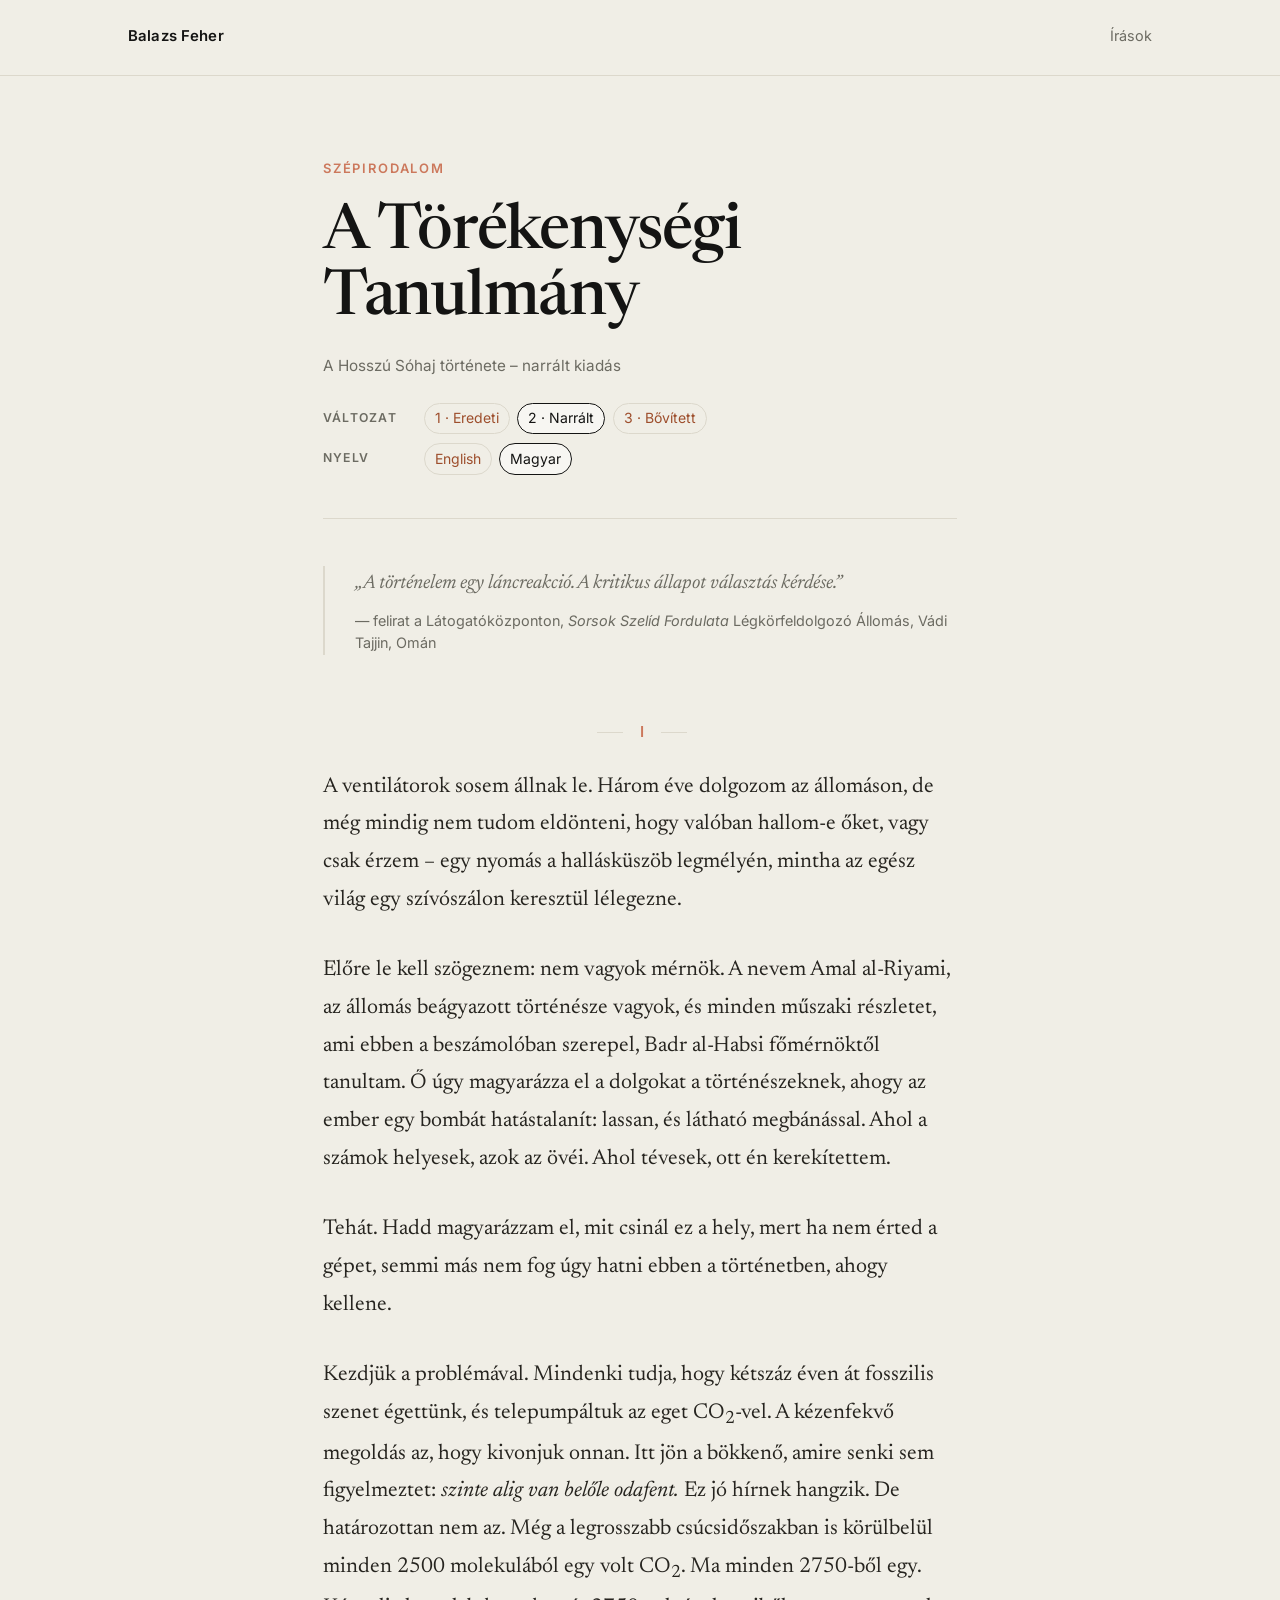
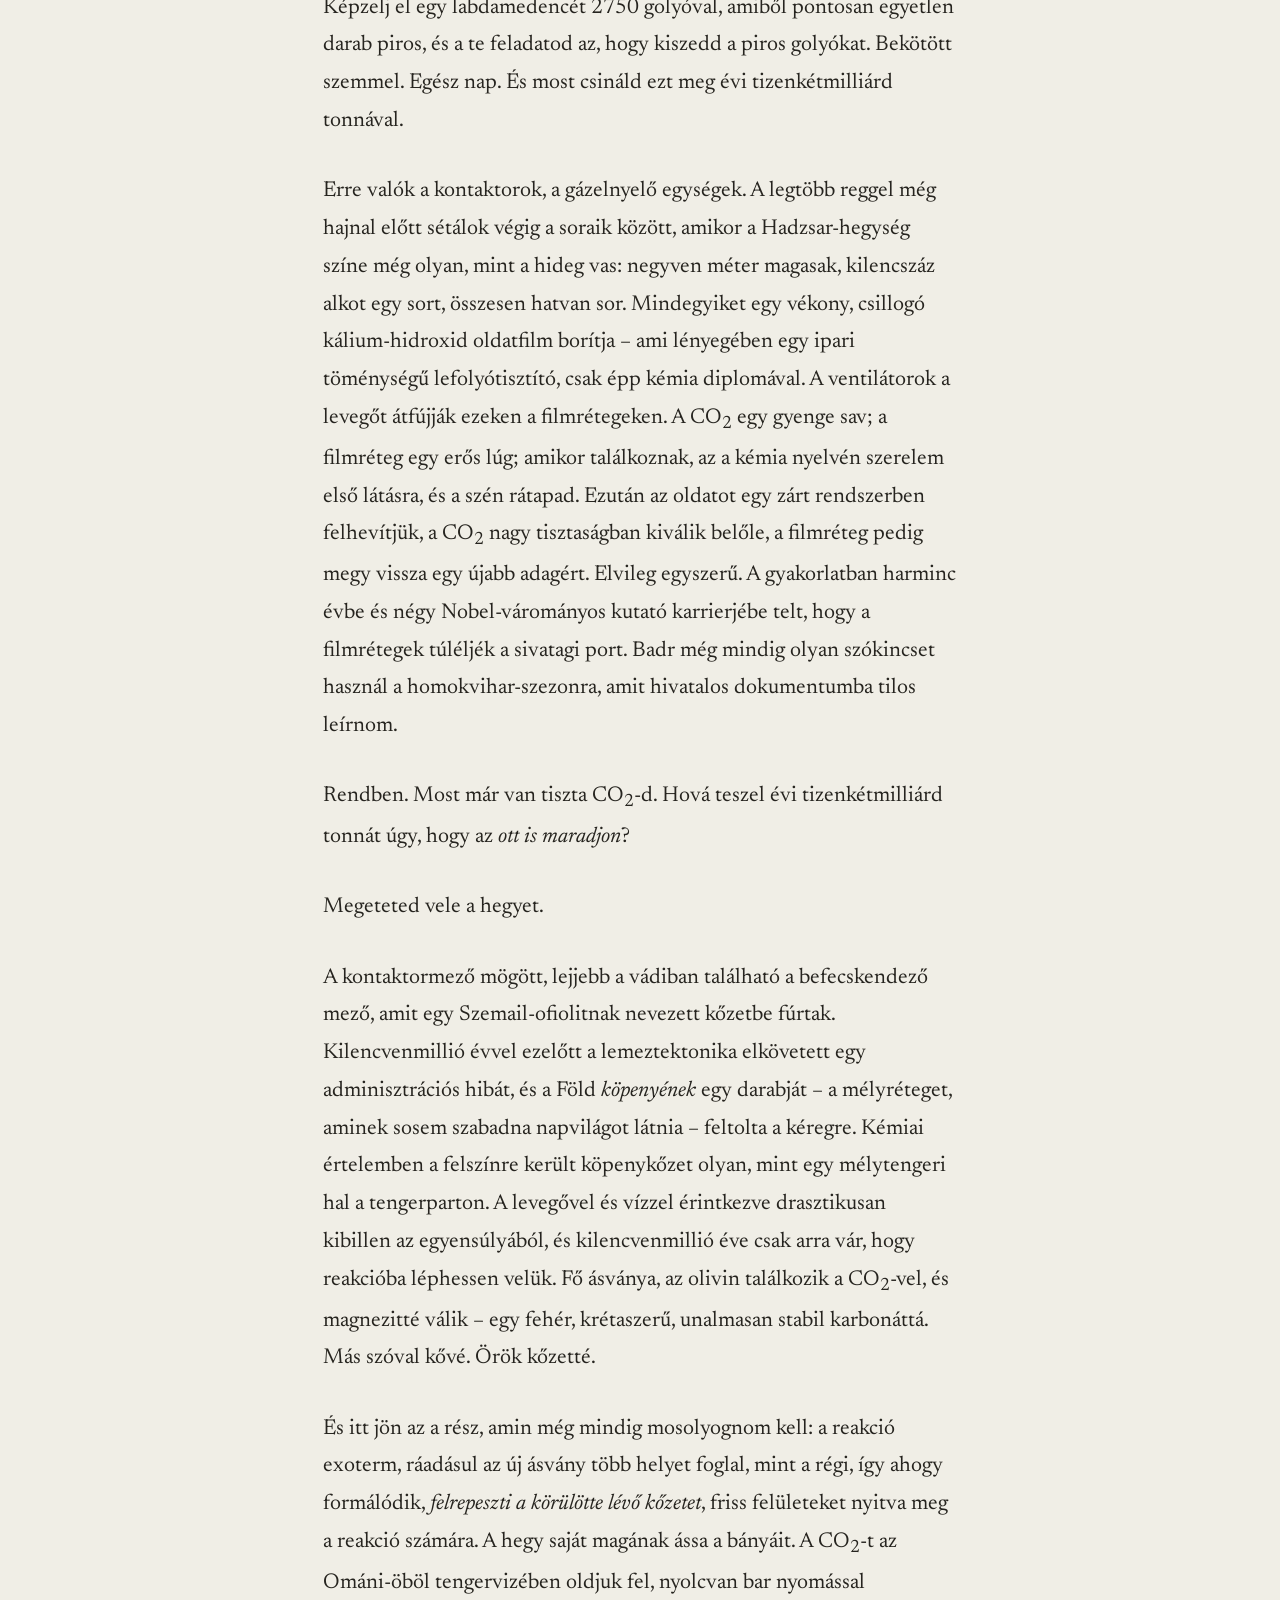
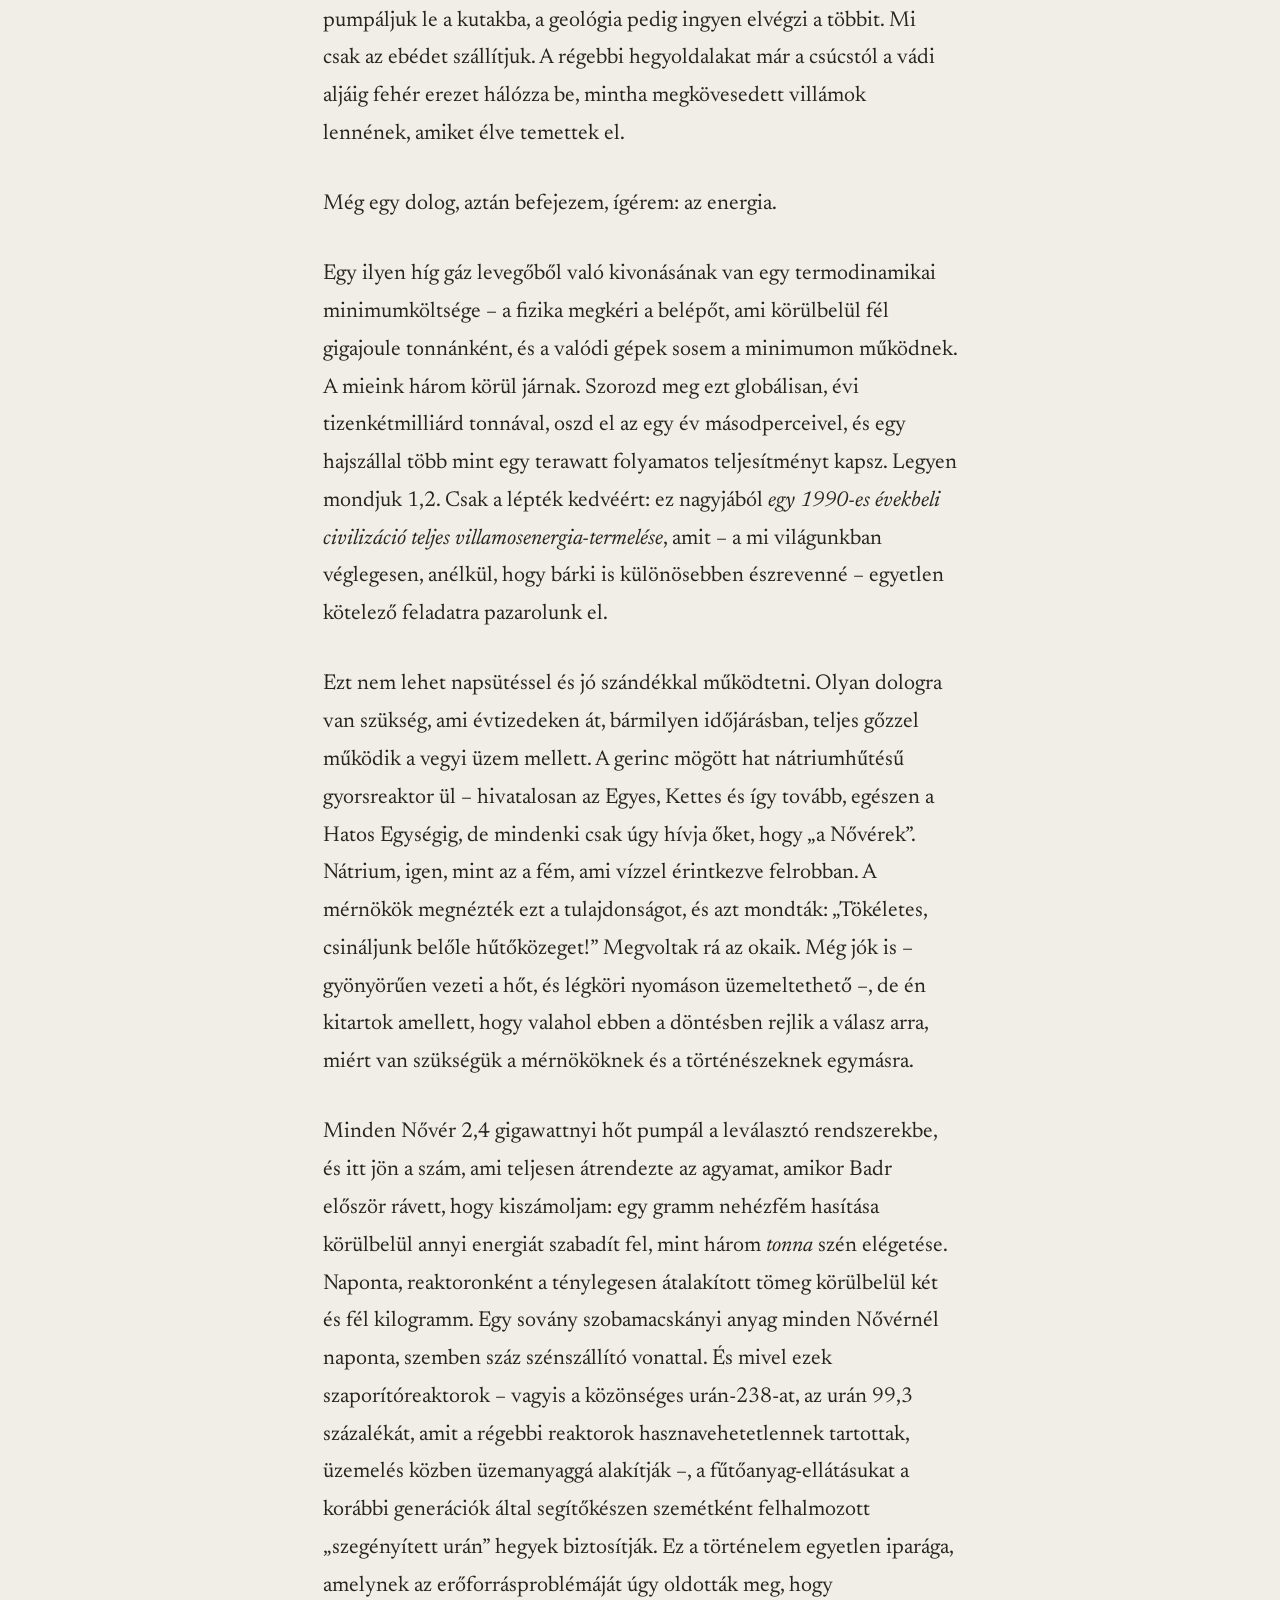
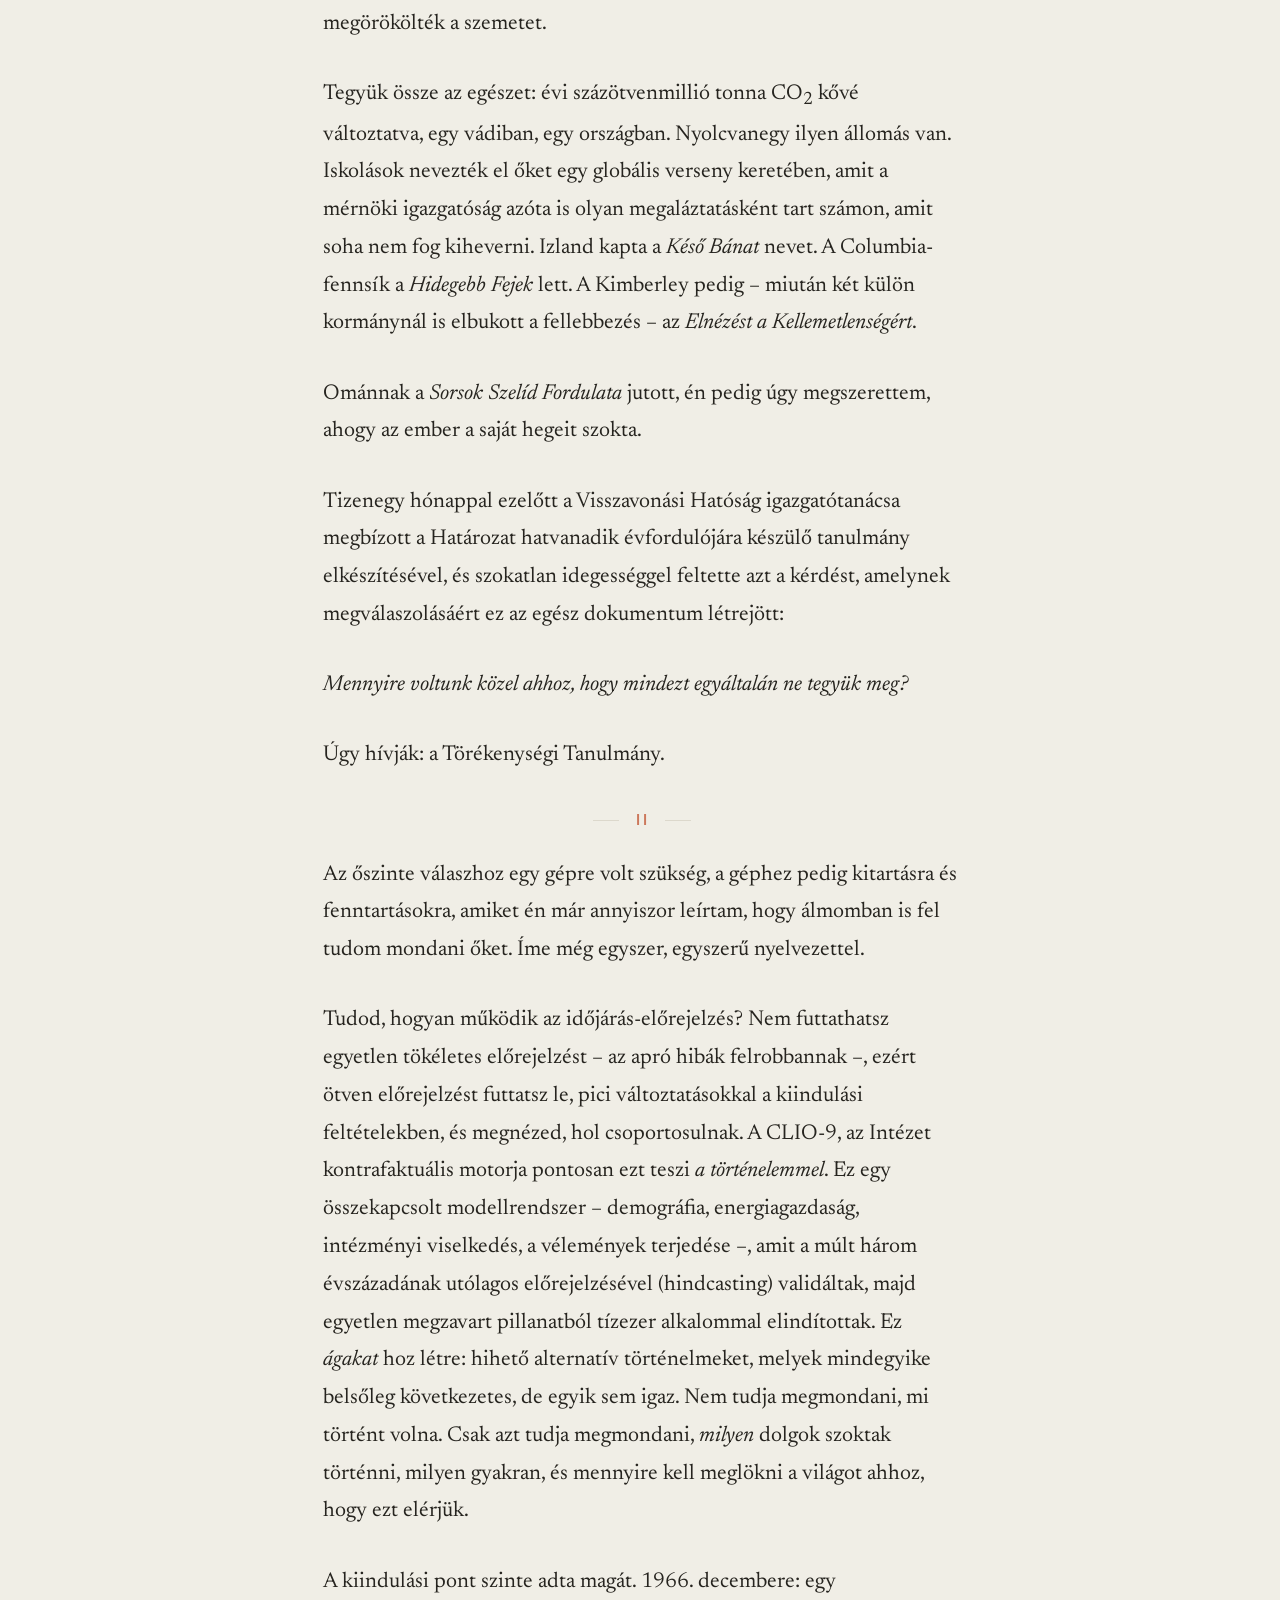
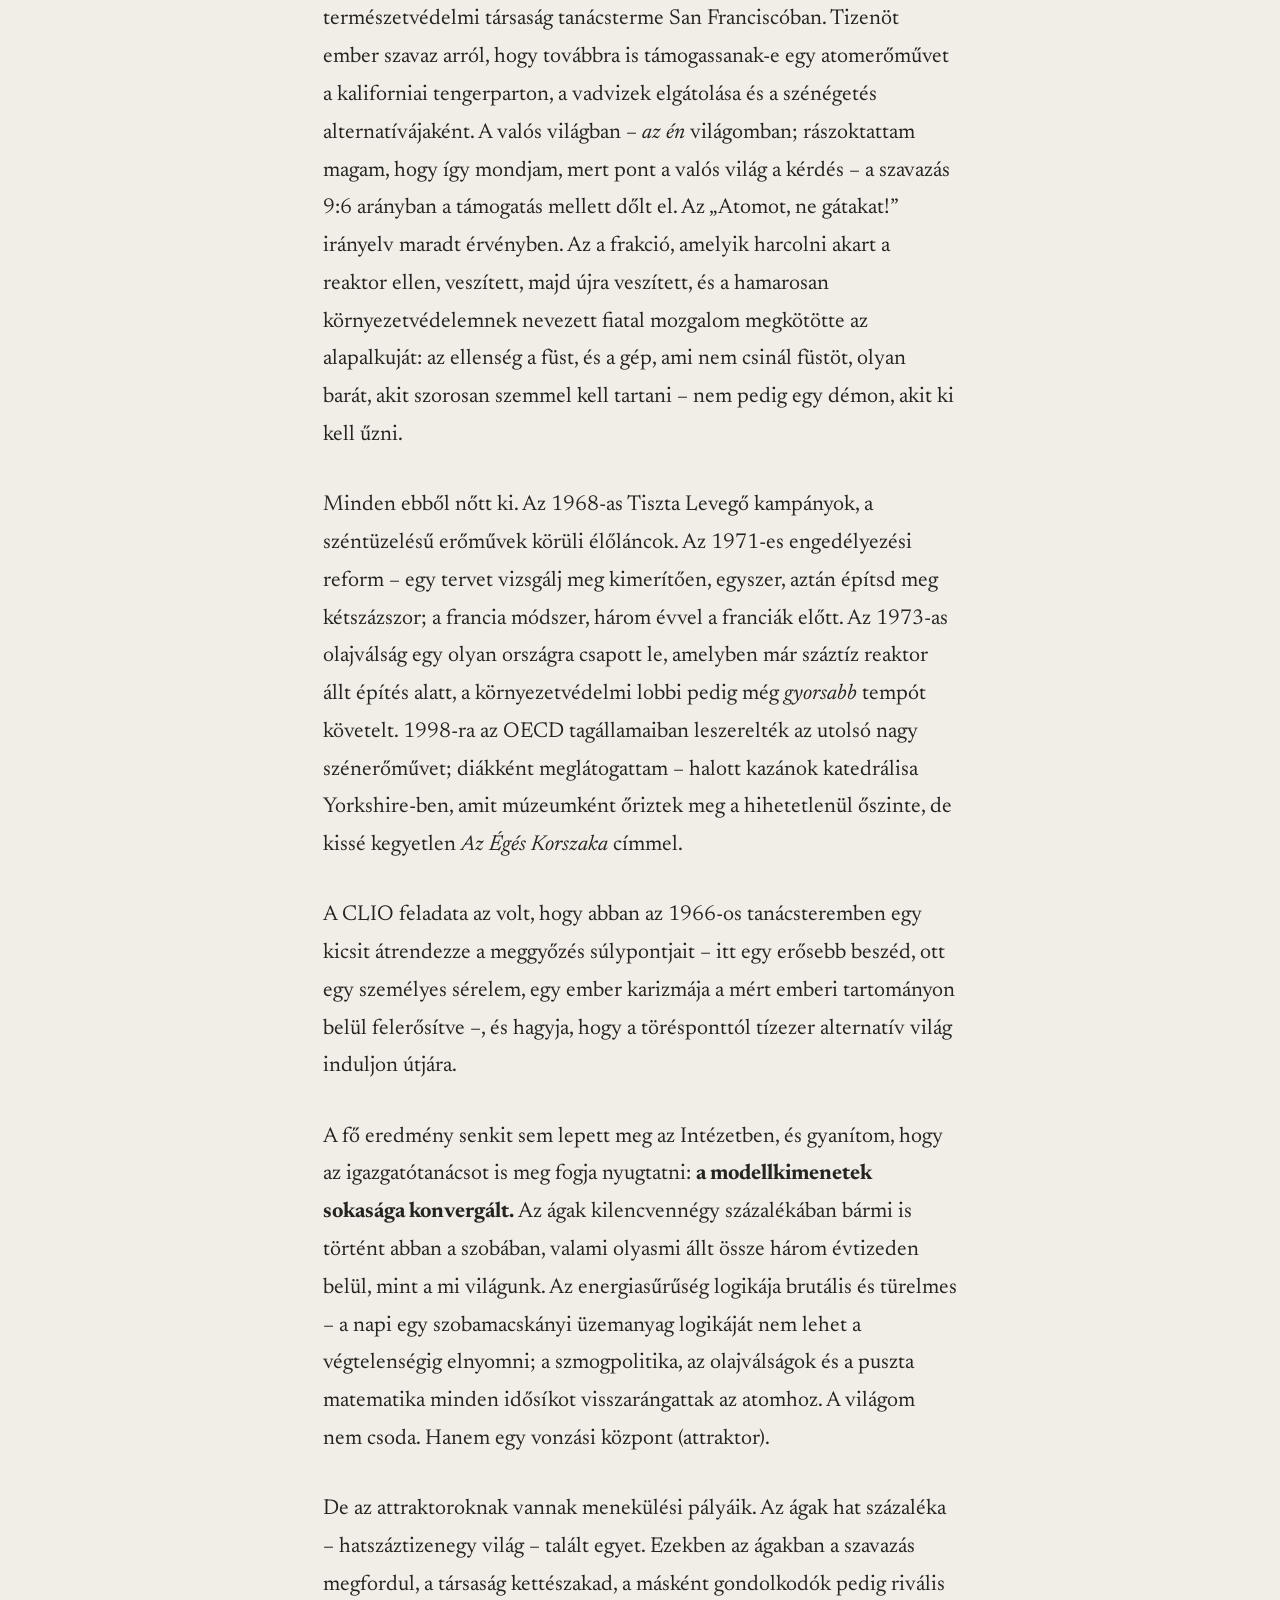
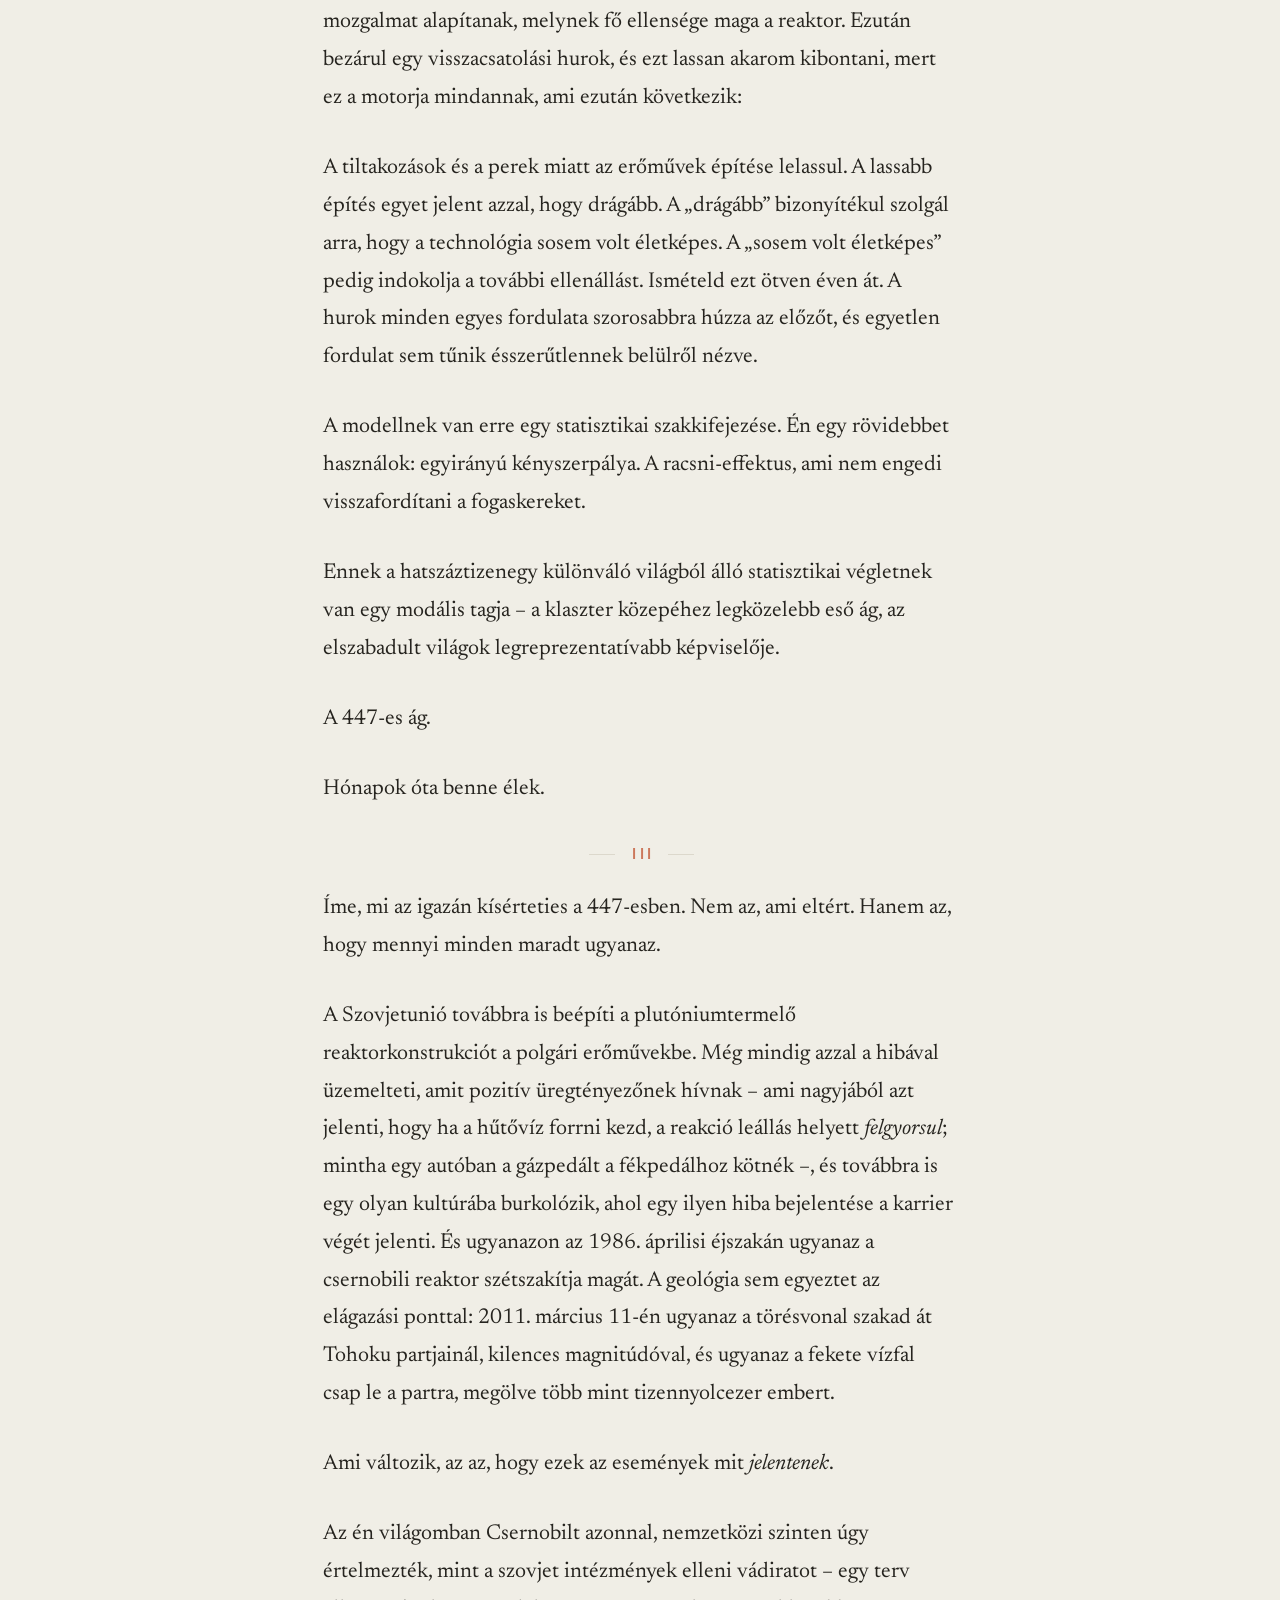
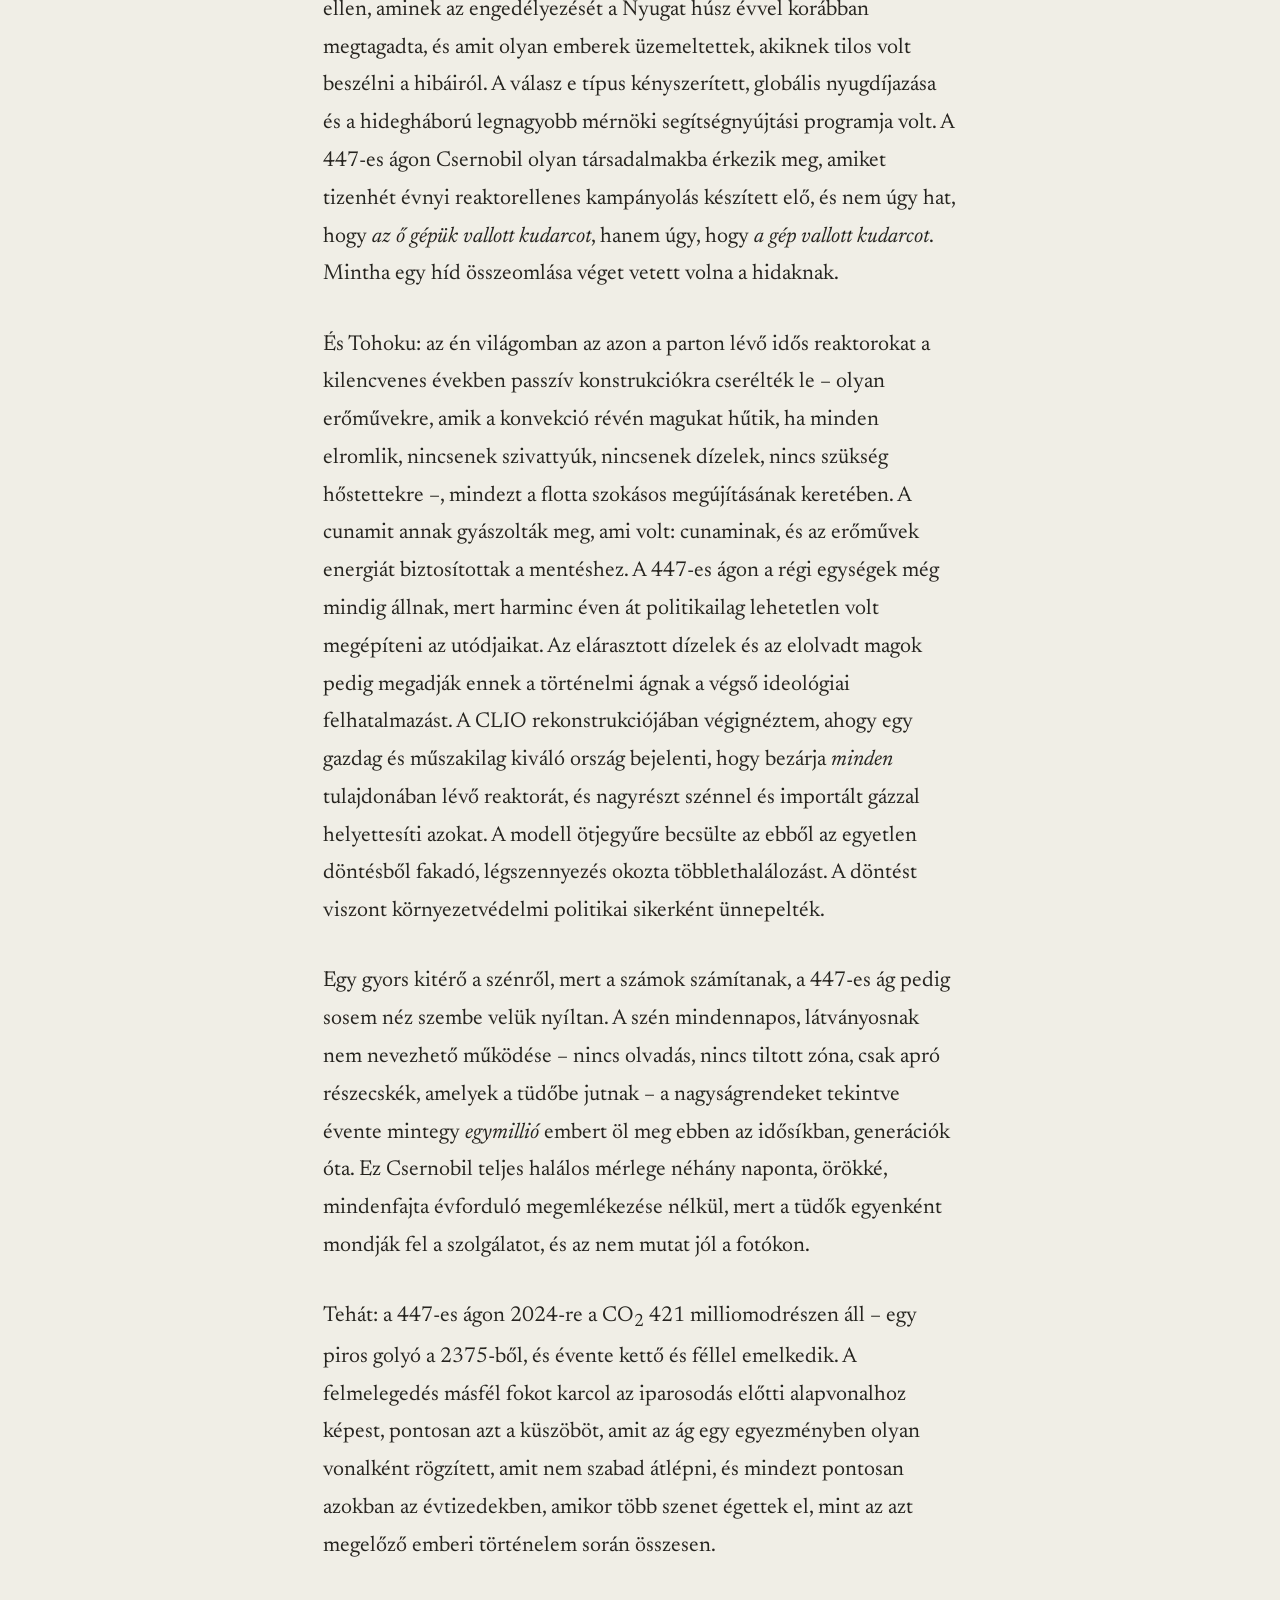
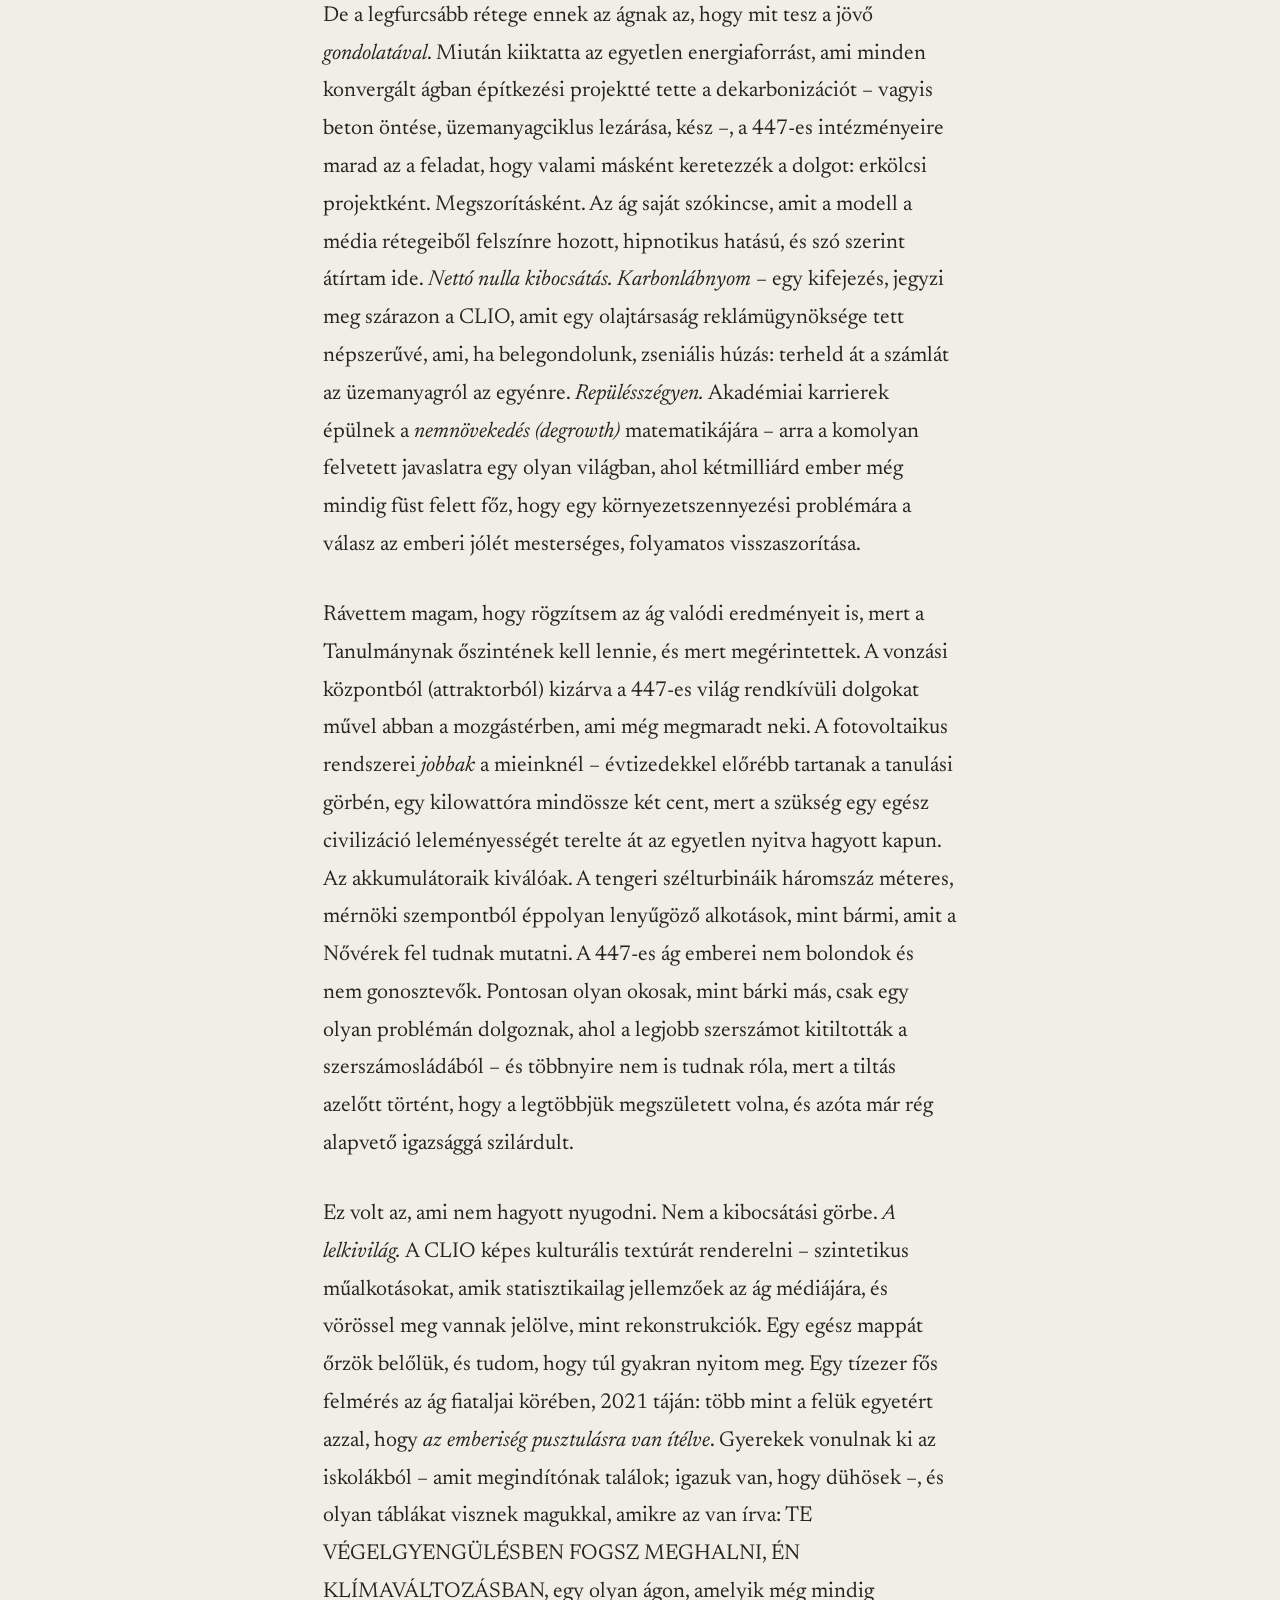
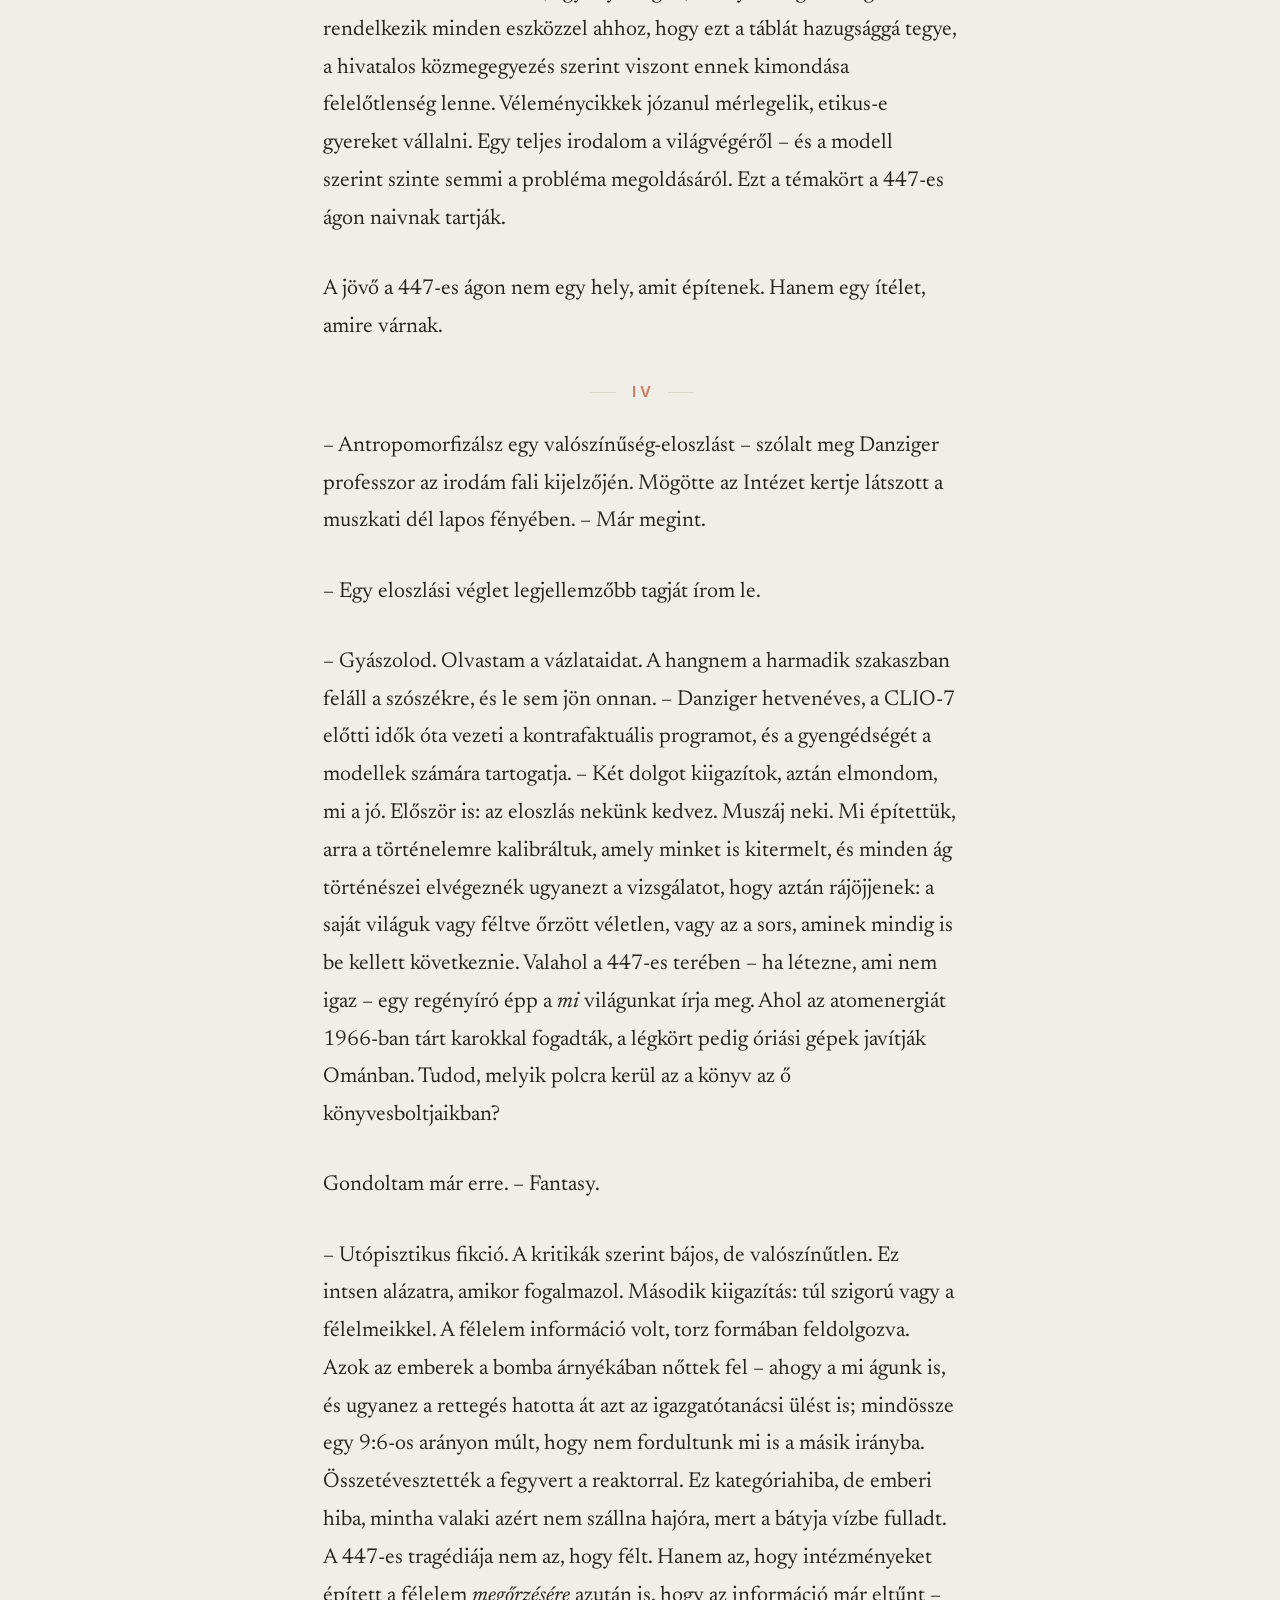
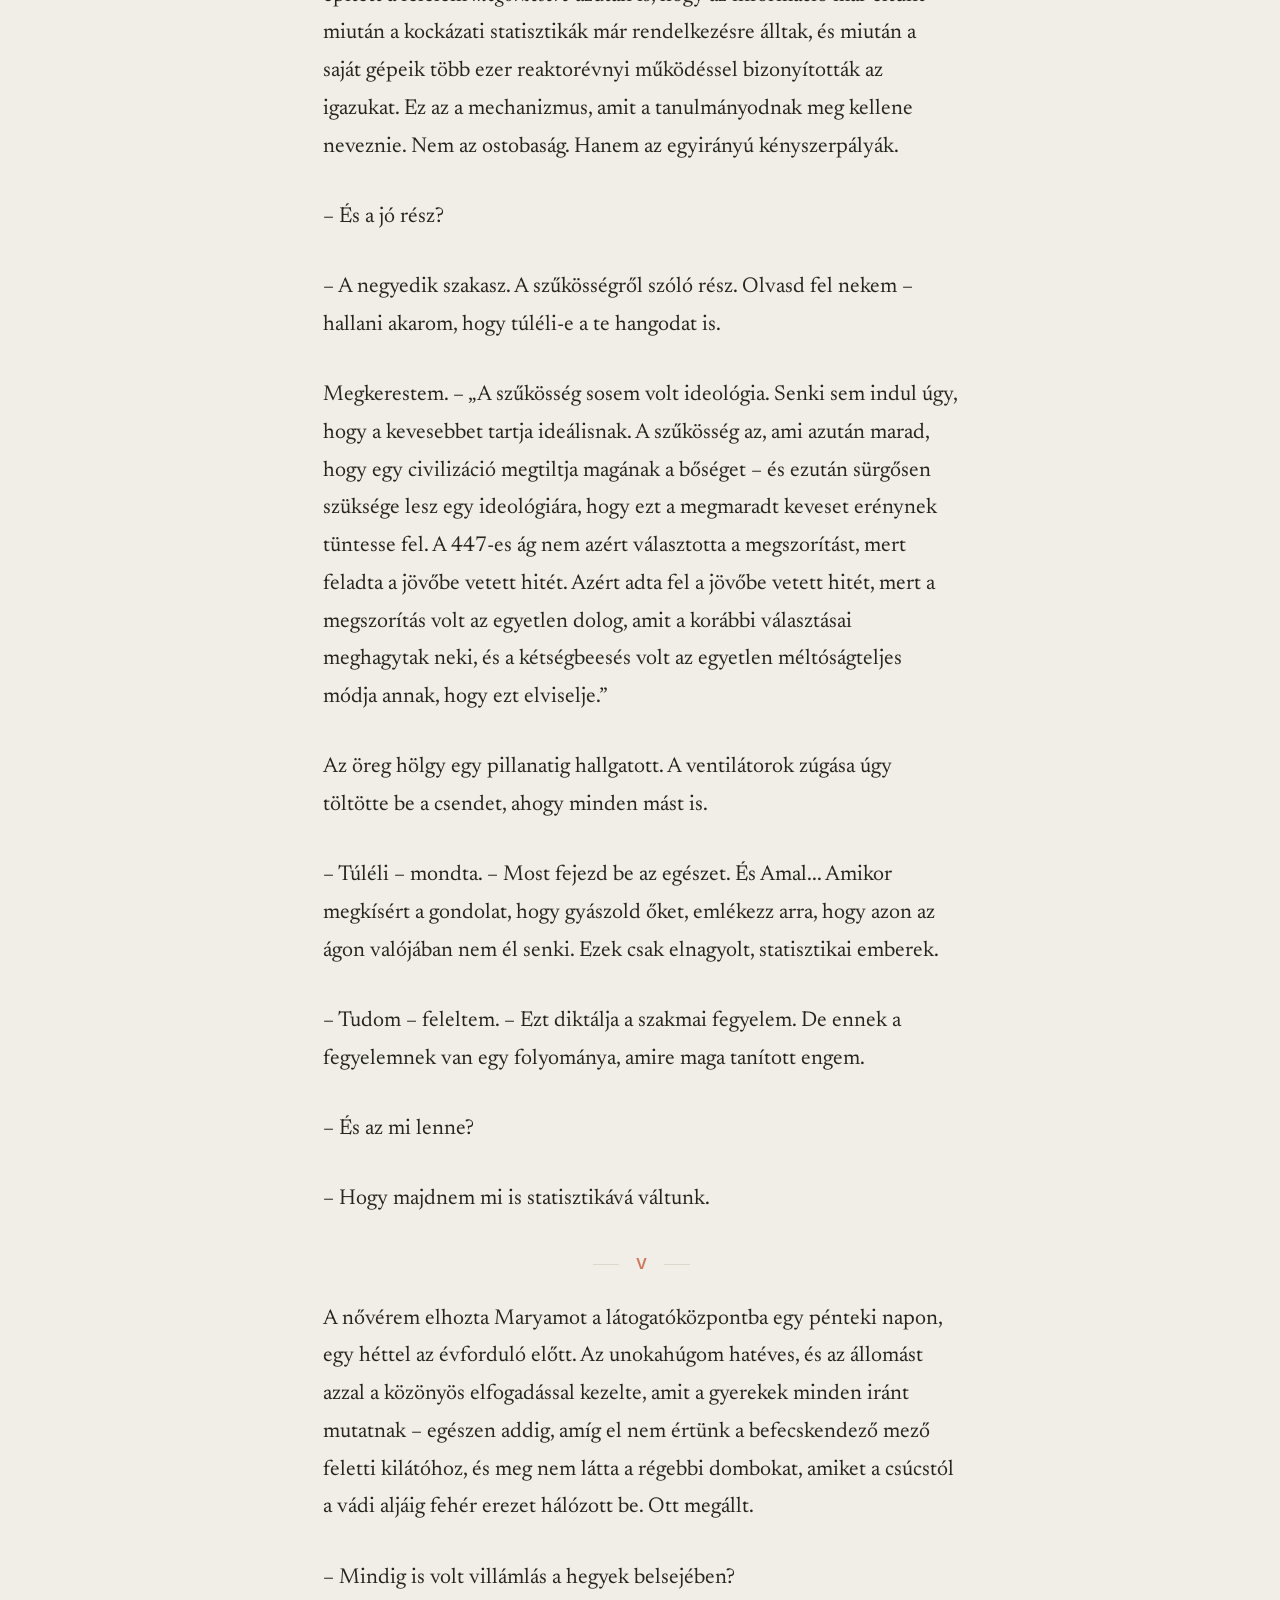
==== commit 0ff47745: "Unify the Hungarian corrections across all three versions The review ran per page, so a defect caugh" ====
--- a/a-torekenyseg-tanulmany-narralt.html
+++ b/a-torekenyseg-tanulmany-narralt.html
@@ -86,10 +86,10 @@
       <p class="section-number">III</p>
 
       <p>Íme, mi az igazán kísérteties a 447-esben. Nem az, ami eltért. Hanem az, hogy mennyi minden maradt ugyanaz.</p>
-      <p>A Szovjetunió továbbra is beépíti a plutóniumtermelő reaktordizájnt a polgári erőművekbe. Még mindig azzal a hibával üzemelteti, amit pozitív üregtényezőnek hívnak – ami nagyjából azt jelenti, hogy ha a hűtővíz forrni kezd, a reakció leállás helyett <em>felgyorsul</em>; mintha egy autóban a gázpedált a fékpedálhoz kötnék –, és továbbra is egy olyan kultúrába burkolózik, ahol egy ilyen hiba bejelentése a karrier végét jelenti. És ugyanazon az 1986. áprilisi éjszakán ugyanaz a csernobili reaktor szétszakítja magát. A geológia sem egyeztet az elágazási ponttal: 2011. március 11-én ugyanaz a törésvonal szakad át Tohoku partjainál, kilences magnitúdóval, és ugyanaz a fekete vízfal csap le a partra, megölve több mint tizennyolcezer embert.</p>
+      <p>A Szovjetunió továbbra is beépíti a plutóniumtermelő reaktorkonstrukciót a polgári erőművekbe. Még mindig azzal a hibával üzemelteti, amit pozitív üregtényezőnek hívnak – ami nagyjából azt jelenti, hogy ha a hűtővíz forrni kezd, a reakció leállás helyett <em>felgyorsul</em>; mintha egy autóban a gázpedált a fékpedálhoz kötnék –, és továbbra is egy olyan kultúrába burkolózik, ahol egy ilyen hiba bejelentése a karrier végét jelenti. És ugyanazon az 1986. áprilisi éjszakán ugyanaz a csernobili reaktor szétszakítja magát. A geológia sem egyeztet az elágazási ponttal: 2011. március 11-én ugyanaz a törésvonal szakad át Tohoku partjainál, kilences magnitúdóval, és ugyanaz a fekete vízfal csap le a partra, megölve több mint tizennyolcezer embert.</p>
       <p>Ami változik, az az, hogy ezek az események mit <em>jelentenek</em>.</p>
       <p>Az én világomban Csernobilt azonnal, nemzetközi szinten úgy értelmezték, mint a szovjet intézmények elleni vádiratot – egy terv ellen, aminek az engedélyezését a Nyugat húsz évvel korábban megtagadta, és amit olyan emberek üzemeltettek, akiknek tilos volt beszélni a hibáiról. A válasz e típus kényszerített, globális nyugdíjazása és a hidegháború legnagyobb mérnöki segítségnyújtási programja volt. A 447-es ágon Csernobil olyan társadalmakba érkezik meg, amiket tizenhét évnyi reaktorellenes kampányolás készített elő, és nem úgy hat, hogy <em>az ő gépük vallott kudarcot</em>, hanem úgy, hogy <em>a gép vallott kudarcot</em>. Mintha egy híd összeomlása véget vetett volna a hidaknak.</p>
-      <p>És Tohoku: az én világomban az azon a parton lévő idős reaktorokat a kilencvenes években passzív dizájnokra cserélték le – olyan erőművekre, amik a konvekció révén magukat hűtik, ha minden elromlik, nincsenek szivattyúk, nincsenek dízelek, nincs szükség hőstettekre –, mindezt a flotta szokásos megújításának keretében. A cunamit annak gyászolták meg, ami volt: cunaminak, és az erőművek energiát biztosítottak a mentéshez. A 447-es ágon a régi egységek még mindig állnak, mert harminc éven át politikailag lehetetlen volt megépíteni az utódjaikat. Az elárasztott dízelek és az elolvadt magok pedig megadják ennek a történelmi ágnak a végső ideológiai felhatalmazást. A CLIO rekonstrukciójában végignéztem, ahogy egy gazdag és műszakilag kiváló ország bejelenti, hogy bezárja <em>minden</em> tulajdonában lévő reaktorát, és nagyrészt szénnel és importált gázzal helyettesíti azokat. A modell ötjegyűre becsülte az ebből az egyetlen döntésből fakadó többlet légszennyezéses haláleseteket. A döntést viszont környezetvédelmi politikai sikerként ünnepelték.</p>
+      <p>És Tohoku: az én világomban az azon a parton lévő idős reaktorokat a kilencvenes években passzív konstrukciókra cserélték le – olyan erőművekre, amik a konvekció révén magukat hűtik, ha minden elromlik, nincsenek szivattyúk, nincsenek dízelek, nincs szükség hőstettekre –, mindezt a flotta szokásos megújításának keretében. A cunamit annak gyászolták meg, ami volt: cunaminak, és az erőművek energiát biztosítottak a mentéshez. A 447-es ágon a régi egységek még mindig állnak, mert harminc éven át politikailag lehetetlen volt megépíteni az utódjaikat. Az elárasztott dízelek és az elolvadt magok pedig megadják ennek a történelmi ágnak a végső ideológiai felhatalmazást. A CLIO rekonstrukciójában végignéztem, ahogy egy gazdag és műszakilag kiváló ország bejelenti, hogy bezárja <em>minden</em> tulajdonában lévő reaktorát, és nagyrészt szénnel és importált gázzal helyettesíti azokat. A modell ötjegyűre becsülte az ebből az egyetlen döntésből fakadó, légszennyezés okozta többlethalálozást. A döntést viszont környezetvédelmi politikai sikerként ünnepelték.</p>
       <p>Egy gyors kitérő a szénről, mert a számok számítanak, a 447-es ág pedig sosem néz szembe velük nyíltan. A szén mindennapos, látványosnak nem nevezhető működése – nincs olvadás, nincs tiltott zóna, csak apró részecskék, amelyek a tüdőbe jutnak – a nagyságrendeket tekintve évente mintegy <em>egymillió</em> embert öl meg ebben az idősíkban, generációk óta. Ez Csernobil teljes halálos mérlege néhány naponta, örökké, mindenfajta évforduló megemlékezése nélkül, mert a tüdők egyenként mondják fel a szolgálatot, és az nem mutat jól a fotókon.</p>
       <p>Tehát: a 447-es ágon 2024-re a CO<sub>2</sub> 421 milliomodrészen áll – egy piros golyó a 2375-ből, és évente kettő és féllel emelkedik. A felmelegedés másfél fokot karcol az iparosodás előtti alapvonalhoz képest, pontosan azt a küszöböt, amit az ág egy egyezményben olyan vonalként rögzített, amit nem szabad átlépni, és mindezt pontosan azokban az évtizedekben, amikor több szenet égettek el, mint az azt megelőző emberi történelem során összesen.</p>
       <p>De a legfurcsább rétege ennek az ágnak az, hogy mit tesz a jövő <em>gondolatával</em>. Miután kiiktatta az egyetlen energiaforrást, ami minden konvergált ágban építkezési projektté tette a dekarbonizációt – vagyis beton öntése, üzemanyagciklus lezárása, kész –, a 447-es intézményeire marad az a feladat, hogy valami másként keretezzék a dolgot: erkölcsi projektként. Megszorításként. Az ág saját szókincse, amit a modell a média rétegeiből felszínre hozott, hipnotikus hatású, és szó szerint átírtam ide. <em>Nettó nulla kibocsátás. Karbonlábnyom</em> – egy kifejezés, jegyzi meg szárazon a CLIO, amit egy olajtársaság reklámügynöksége tett népszerűvé, ami, ha belegondolunk, zseniális húzás: terheld át a számlát az üzemanyagról az egyénre. <em>Repülésszégyen.</em> Akadémiai karrierek épülnek a <em>nemnövekedés (degrowth)</em> matematikájára – arra a komolyan felvetett javaslatra egy olyan világban, ahol kétmilliárd ember még mindig füst felett főz, hogy egy környezetszennyezési problémára a válasz az emberi jólét mesterséges, folyamatos visszaszorítása.</p>
@@ -99,7 +99,7 @@
 
       <p class="section-number">IV</p>
 
-      <p>– Antropomorfizálsz egy valószínűség-eloszlást – szólalt meg Danziger professzor a kijelzőn az irodám falán. Mögötte az Intézet kertje látszott a muszkati dél lapos fényében. – Már megint.</p>
+      <p>– Antropomorfizálsz egy valószínűség-eloszlást – szólalt meg Danziger professzor az irodám fali kijelzőjén. Mögötte az Intézet kertje látszott a muszkati dél lapos fényében. – Már megint.</p>
       <p>– Egy eloszlási véglet legjellemzőbb tagját írom le.</p>
       <p>– Gyászolod. Olvastam a vázlataidat. A hangnem a harmadik szakaszban feláll a szószékre, és le sem jön onnan. – Danziger hetvenéves, a CLIO-7 előtti idők óta vezeti a kontrafaktuális programot, és a gyengédségét a modellek számára tartogatja. – Két dolgot kiigazítok, aztán elmondom, mi a jó. Először is: az eloszlás nekünk kedvez. Muszáj neki. Mi építettük, arra a történelemre kalibráltuk, amely minket is kitermelt, és minden ág történészei elvégeznék ugyanezt a vizsgálatot, hogy aztán rájöjjenek: a saját világuk vagy féltve őrzött véletlen, vagy az a sors, aminek mindig is be kellett következnie. Valahol a 447-es terében – ha létezne, ami nem igaz – egy regényíró épp a <em>mi</em> világunkat írja meg. Ahol az atomenergiát 1966-ban tárt karokkal fogadták, a légkört pedig óriási gépek javítják Ománban. Tudod, melyik polcra kerül az a könyv az ő könyvesboltjaikban?</p>
       <p>Gondoltam már erre. – Fantasy.</p>
@@ -127,7 +127,7 @@
 
       <p class="section-number">VI</p>
 
-      <p>Az évforduló keddre esett. Az igazgatótanács ünnepséget akart; az állomás adott nekik egy műszakváltást. A Hármas Egység 16:40-kor fejezte be az üzemanyagciklusát, a Négyes Egység egyetlen pislákolás nélkül vette át a megkötési terhelést a kontaktorok áramfelvételében, és százan álltunk a turbinacsarnok padlóján kávéval és datolyával a kezünkben, miközben a Hatóság elnöke felolvasta az 1966-os határozatot – mind a kétszáz lényegretörő szavát –, és mindenki úgy tapsolt, ahogy egy kolléga nyugdíjba vonulásakor szokás: melegen, röviden, mert már vissza akartunk menni dolgozni. Azt hiszem, az alapítók is jobban örültek volna ennek, mint bármiféle emlékműnek.</p>
+      <p>Az évforduló keddre esett. Az igazgatótanács ünnepséget akart; az állomás műszakváltást adott nekik. A Hármas Egység 16:40-kor fejezte be az üzemanyagciklusát, a Négyes Egység egyetlen pislákolás nélkül vette át a megkötési terhelést a kontaktorok áramfelvételében, és százan álltunk a turbinacsarnok padlóján kávéval és datolyával a kezünkben, miközben a Hatóság elnöke felolvasta az 1966-os határozatot – mind a kétszáz lényegretörő szavát –, és mindenki úgy tapsolt, ahogy egy kolléga nyugdíjba vonulásakor szokás: melegen, röviden, mert már vissza akartunk menni dolgozni. Azt hiszem, az alapítók is jobban örültek volna ennek, mint bármiféle emlékműnek.</p>
       <p>A Törékenységi Tanulmány aznap este ment az igazgatótanácshoz, mind a hatszáz oldalával, a konvergencia-bizonyítékaival, a fenntartásaival és a statisztikai végleteivel együtt. Az a megállapítás, amely a hírfolyamokba kerül majd, már keringett: <em>kilencvennégy százalék.</em> Stabil. Elkerülhetetlen. A mi világunk volt a legvalószínűbb világ.</p>
       <p>Remélem, legalább néhány olvasó eljut a negyedik oldalig, ahová azt a számot tettem, ami engem valójában ébren tart. Hat százalék. Tizenhatból egy ág. Annak az esélye, hogy egy tizenhat oldalú kockával egyest dobjunk – és a kocka tizenöt fáradt ember volt egy bérelt szobában, a tét pedig – amelyről az asztalnál ülők közül senki sem tudta, hogy egyáltalán feltették – az volt, amit ma éjjel az ablakomból látok: a Nővérek, a ventilátorok, a fehér villámok a hegyekben, az évi tizenkétmilliárd tonna visszaalakuló kőzet, és egy unokahúg, aki úgy fog felnőni, hogy az égbolt megjavítását <em>unalmasnak</em> találja.</p>
       <p>Éjfélkor kisétáltam a kontaktorsorok közé. A Tejút teljes pompájában ragyogott a Hadzsar felett; a sótalanító partvidék halványan derengett észak felé; magasan fent egy szintetikus üzemanyagot szállító tehergép fényszórói kúsztak Karacsi felé, égetve azt a kerozint, amit ebből a levegőből állítottak elő – szén kölcsönvéve és visszajuttatva, a kör bezárult. A szemem sarkában a számláló megtette azt, amit harminc másodpercenként tesz, és ami jelenleg a legfontosabb dolog a világon:</p>
@@ -137,7 +137,7 @@
       <p>Valahol a sokaságban – sehol, javítottam ki magam; az elmélet szerint <em>sehol</em> – a CO<sub>2</sub>-szint 421 volt, és egyre csak kúszott felfelé, miközben okos, rémült, jó szándékú emberek a bűntudat mértékegységeiben porciózták ki a jövőjüket, és ezt felelősségnek nevezték. És néhányuk, statisztikailag, épp menetelt, írt, és kiváló gépeket épített azon az egyetlen kapun keresztül, amit nyitva hagytak, és nem fogadta el az ítéletet.</p>
       <p>Az ajánlás egyetlen nekifutásból elkészült:</p>
 
-      <p class="dedication">Azoknak az ágaknak, amelyeknek a nehezebb utat kellett választaniuk – és mindenkinek bennük, legyen az statisztikai vagy sem, aki az égbolt méretű problémára felnézve vezeklőing helyett szerszám után nyúlt. A törékenység mindkét irányba hatott. Akárcsak a jóvátétel.</p>
+      <p class="dedication">Azoknak az ágaknak, amelyeknek a nehezebb utat kellett választaniuk – és minden bennük élőnek, legyen az statisztikai vagy sem, aki az égbolt méretű problémára felnézve vezeklőing helyett szerszám után nyúlt. A törékenység mindkét irányba hatott. Akárcsak a jóvátétel.</p>
 
       <p>Mögöttem a ventilátorok mély levegőt vettek, ahogy az elmúlt tizenkét évben tették, és ahogy még tizenhárom évig tenni fogják, amíg a szám 350-et nem mutat, a Hosszú Sóhaj véget nem ér, és a légkör-visszavonó gépeket egyenként nyugdíjba nem küldik, hogy múzeumként álljanak a vádikban – és ha az iskolásokon múlik, valószínűleg még ennél is rosszabb neveket kapva.</p>
       <p>Visszatértem a munkához.</p>
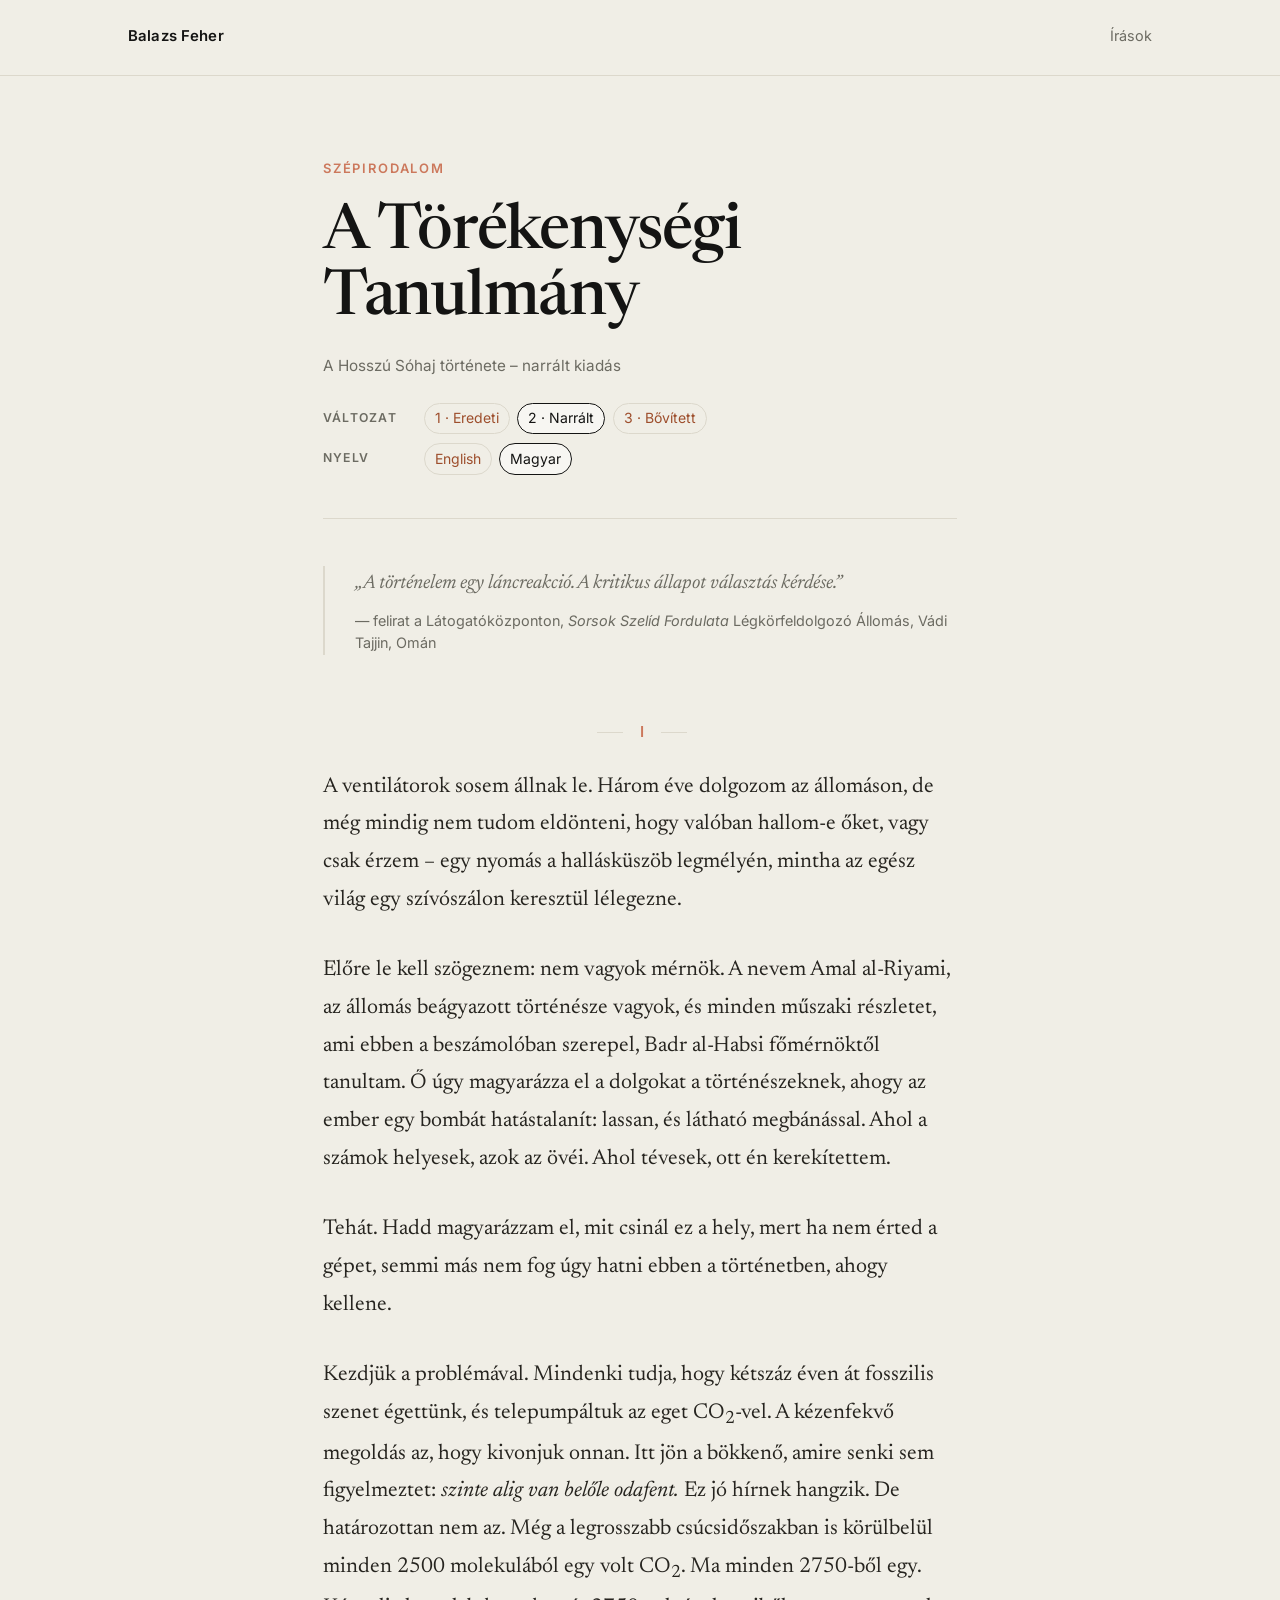
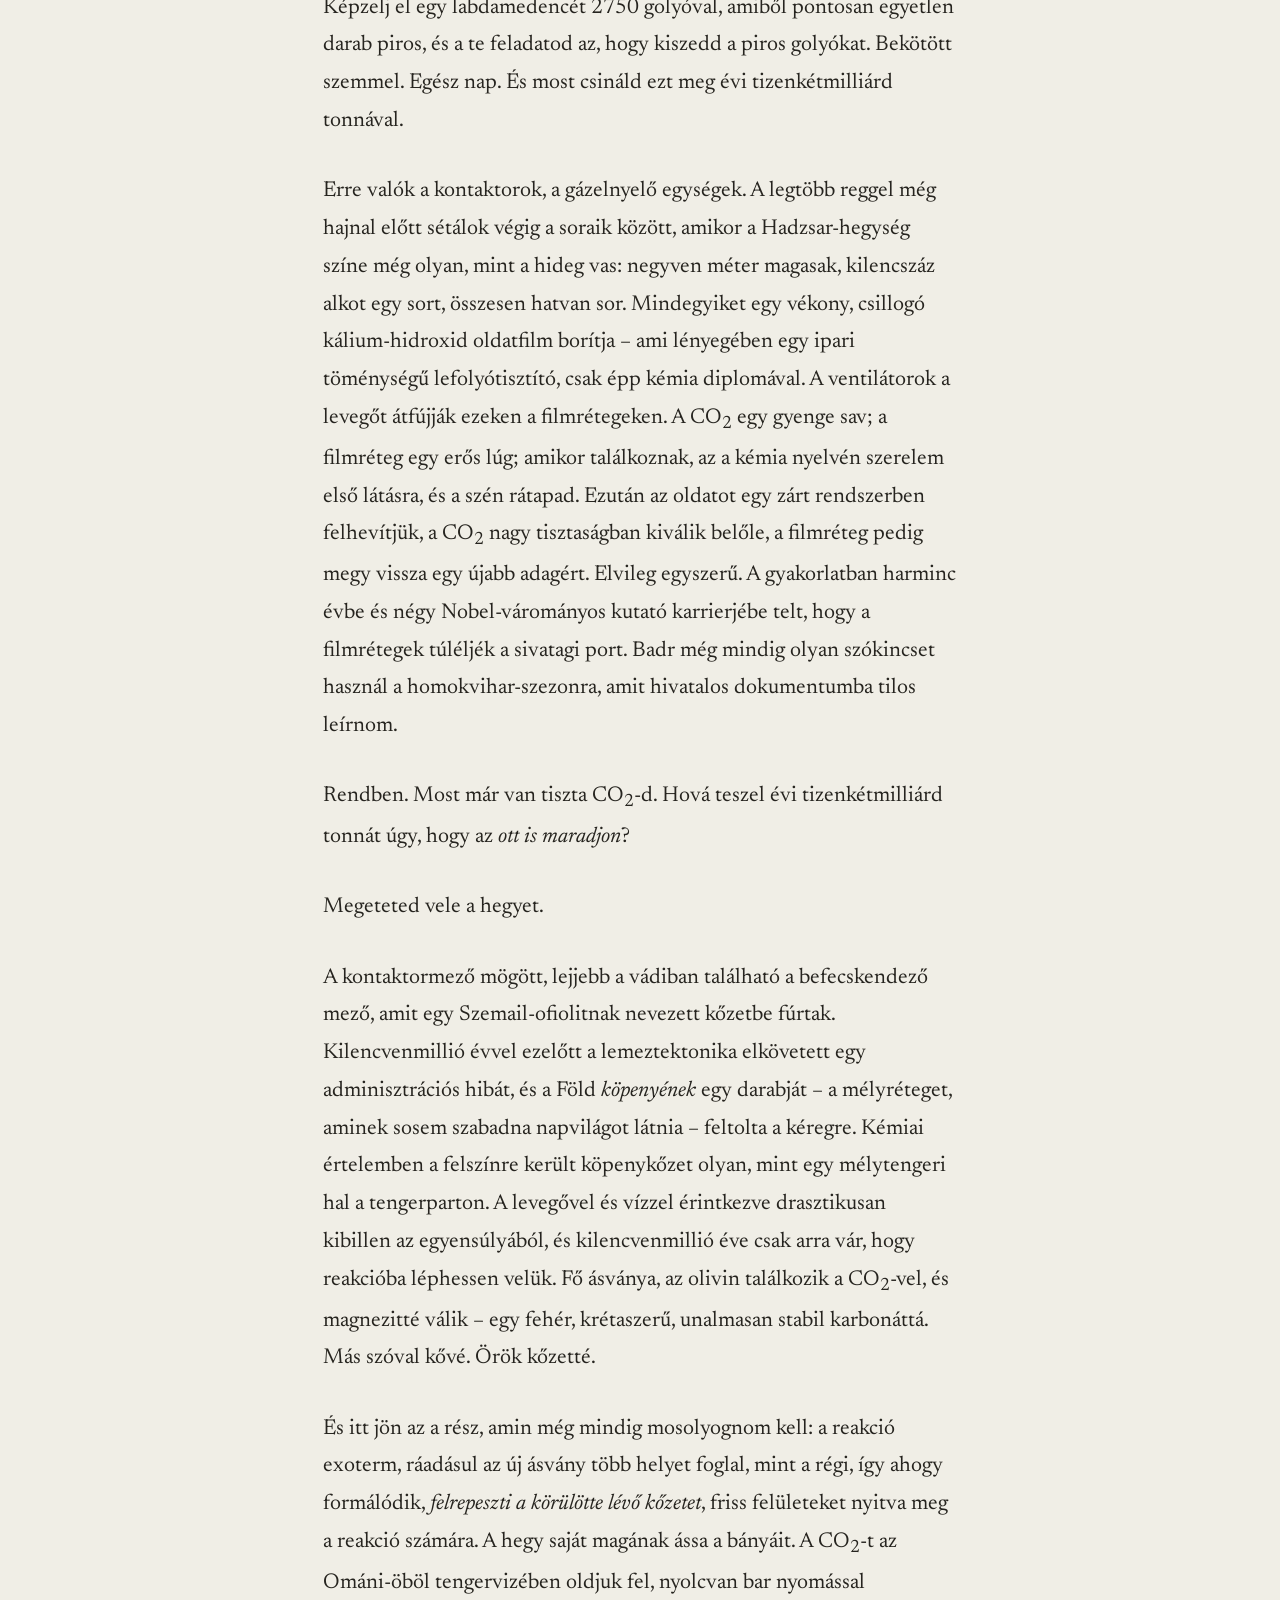
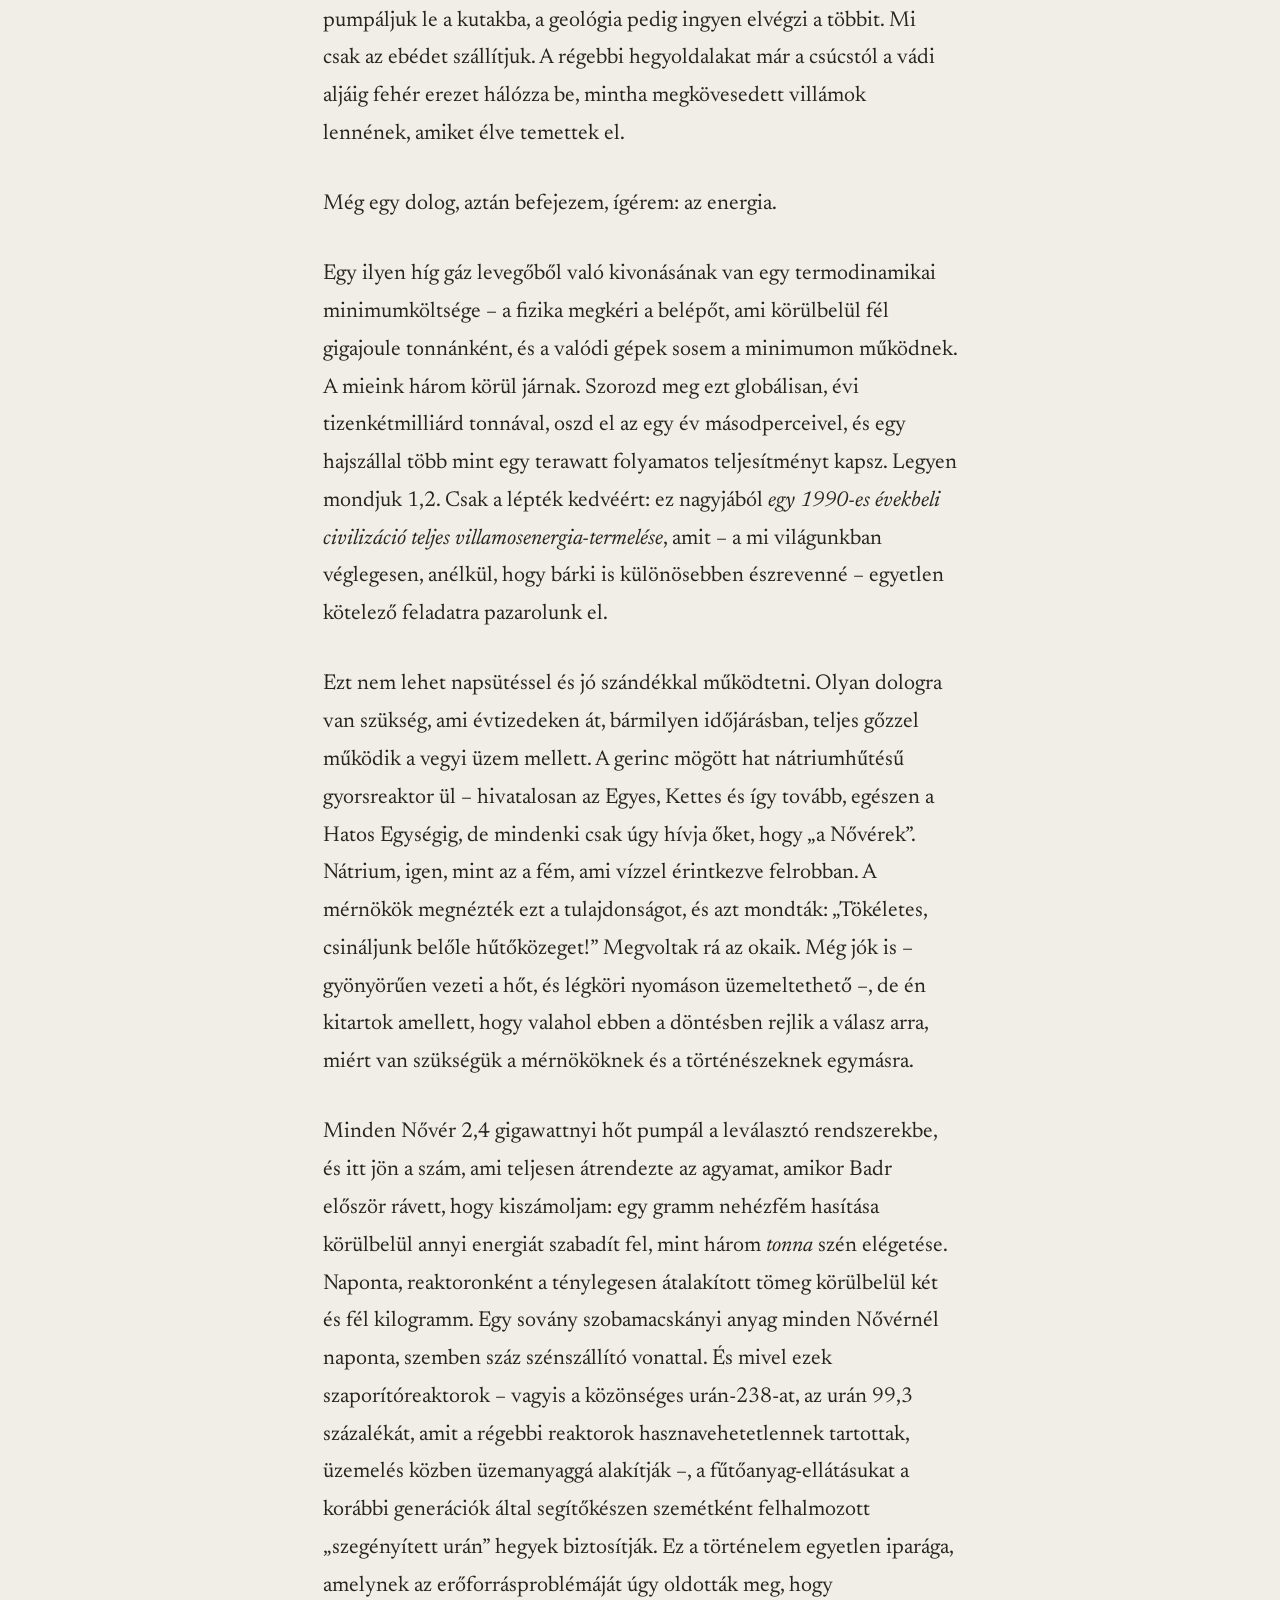
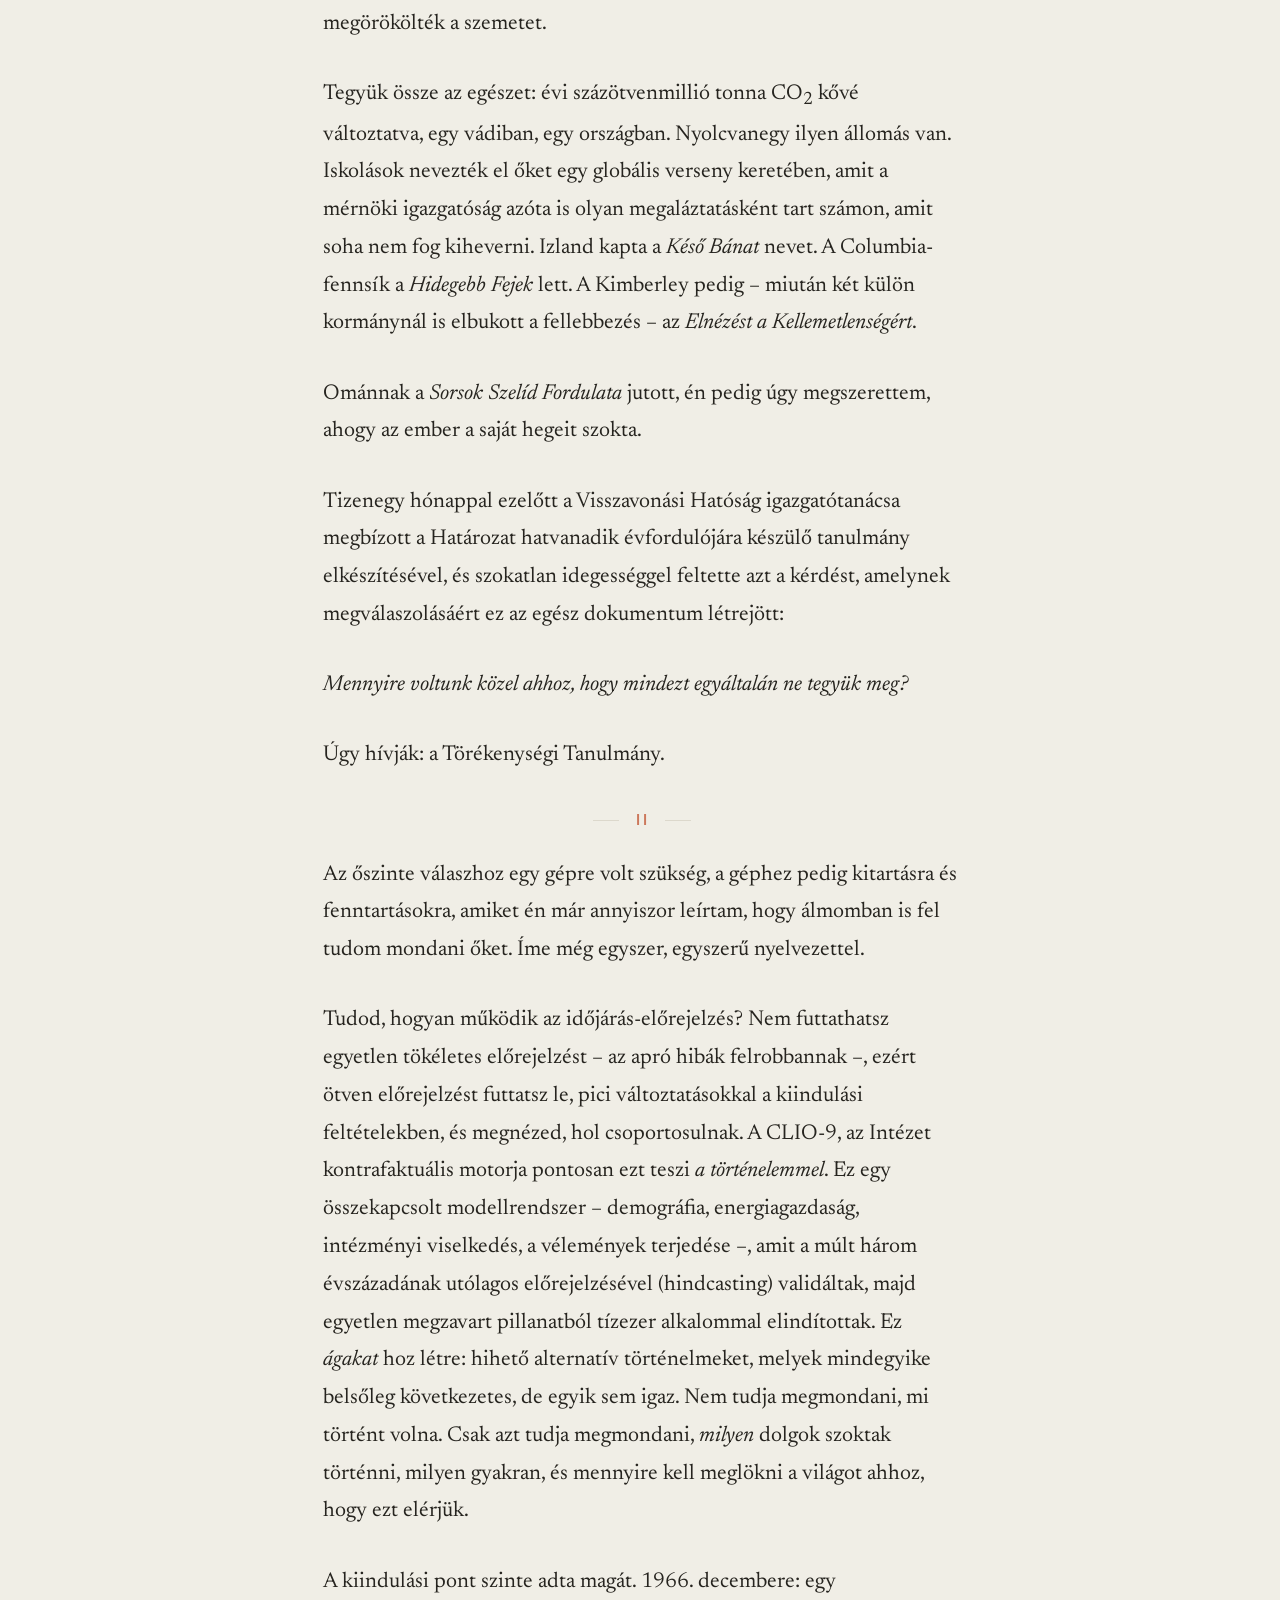
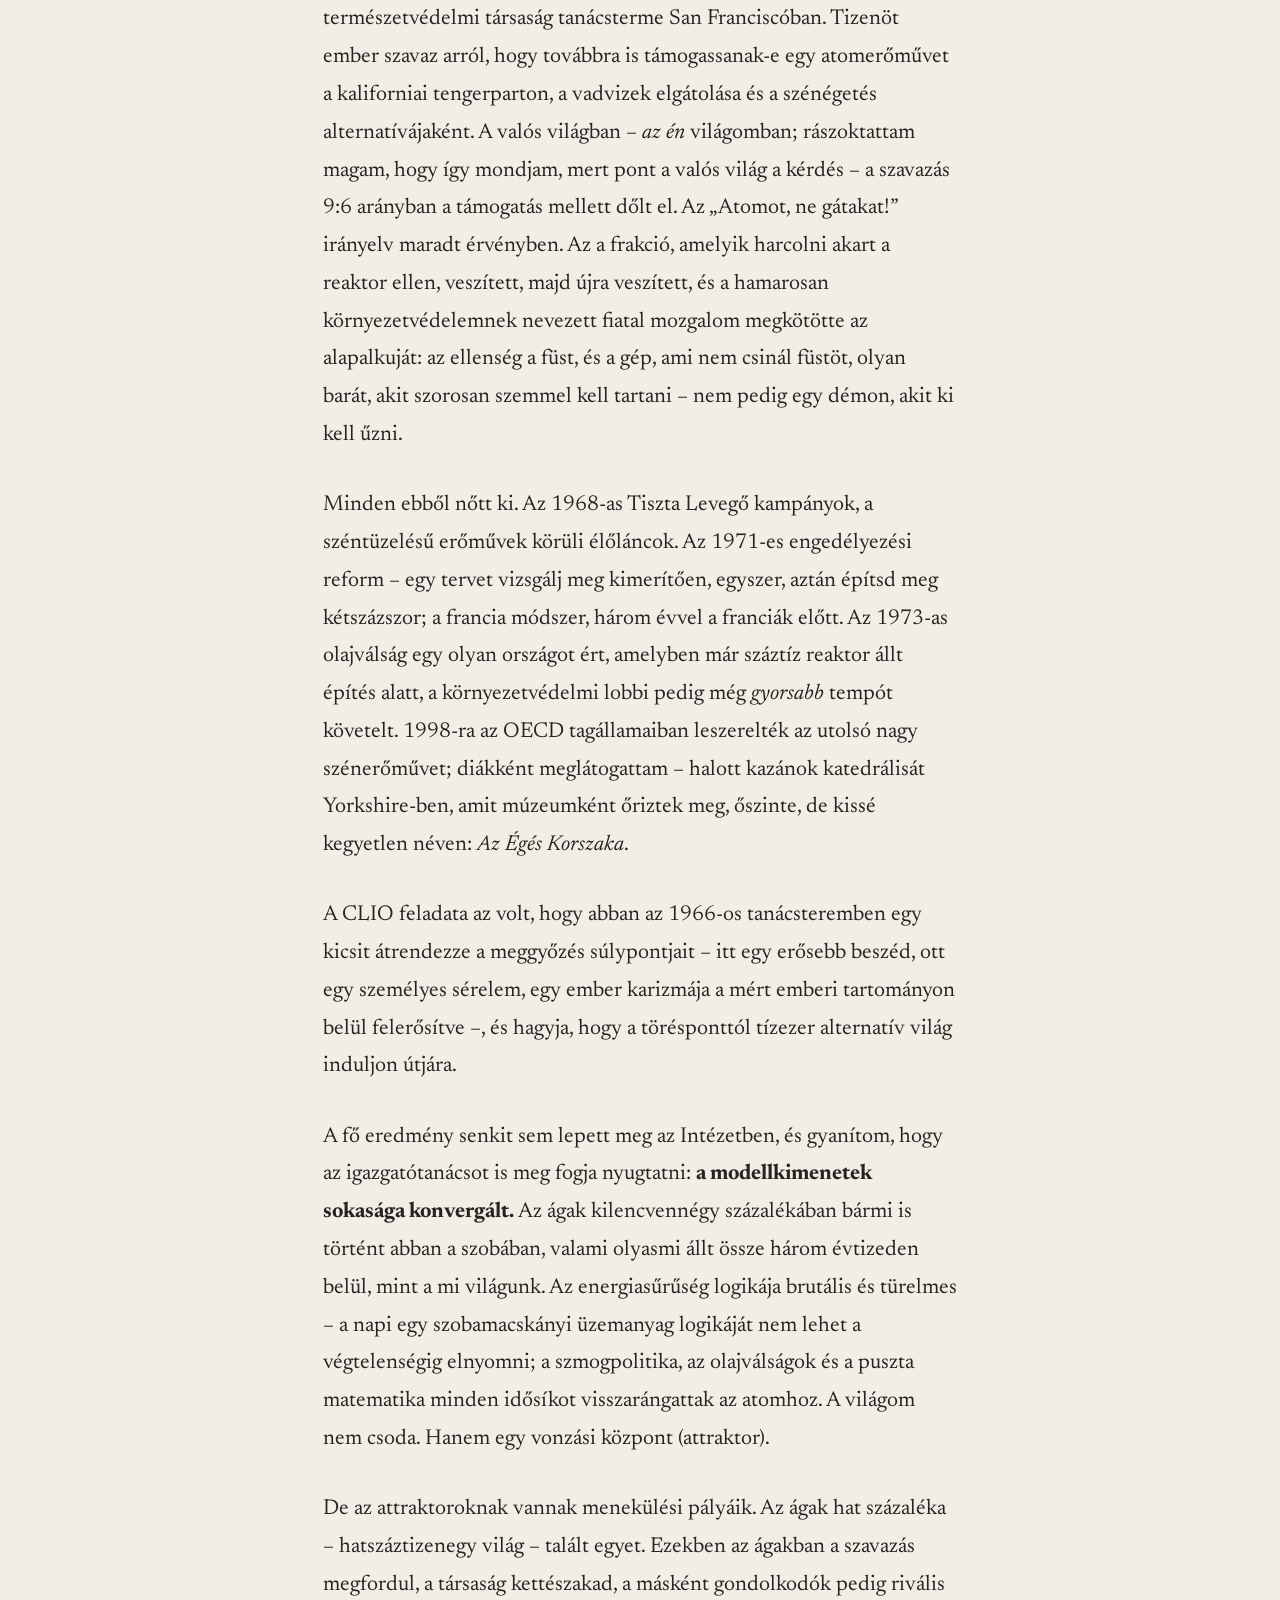
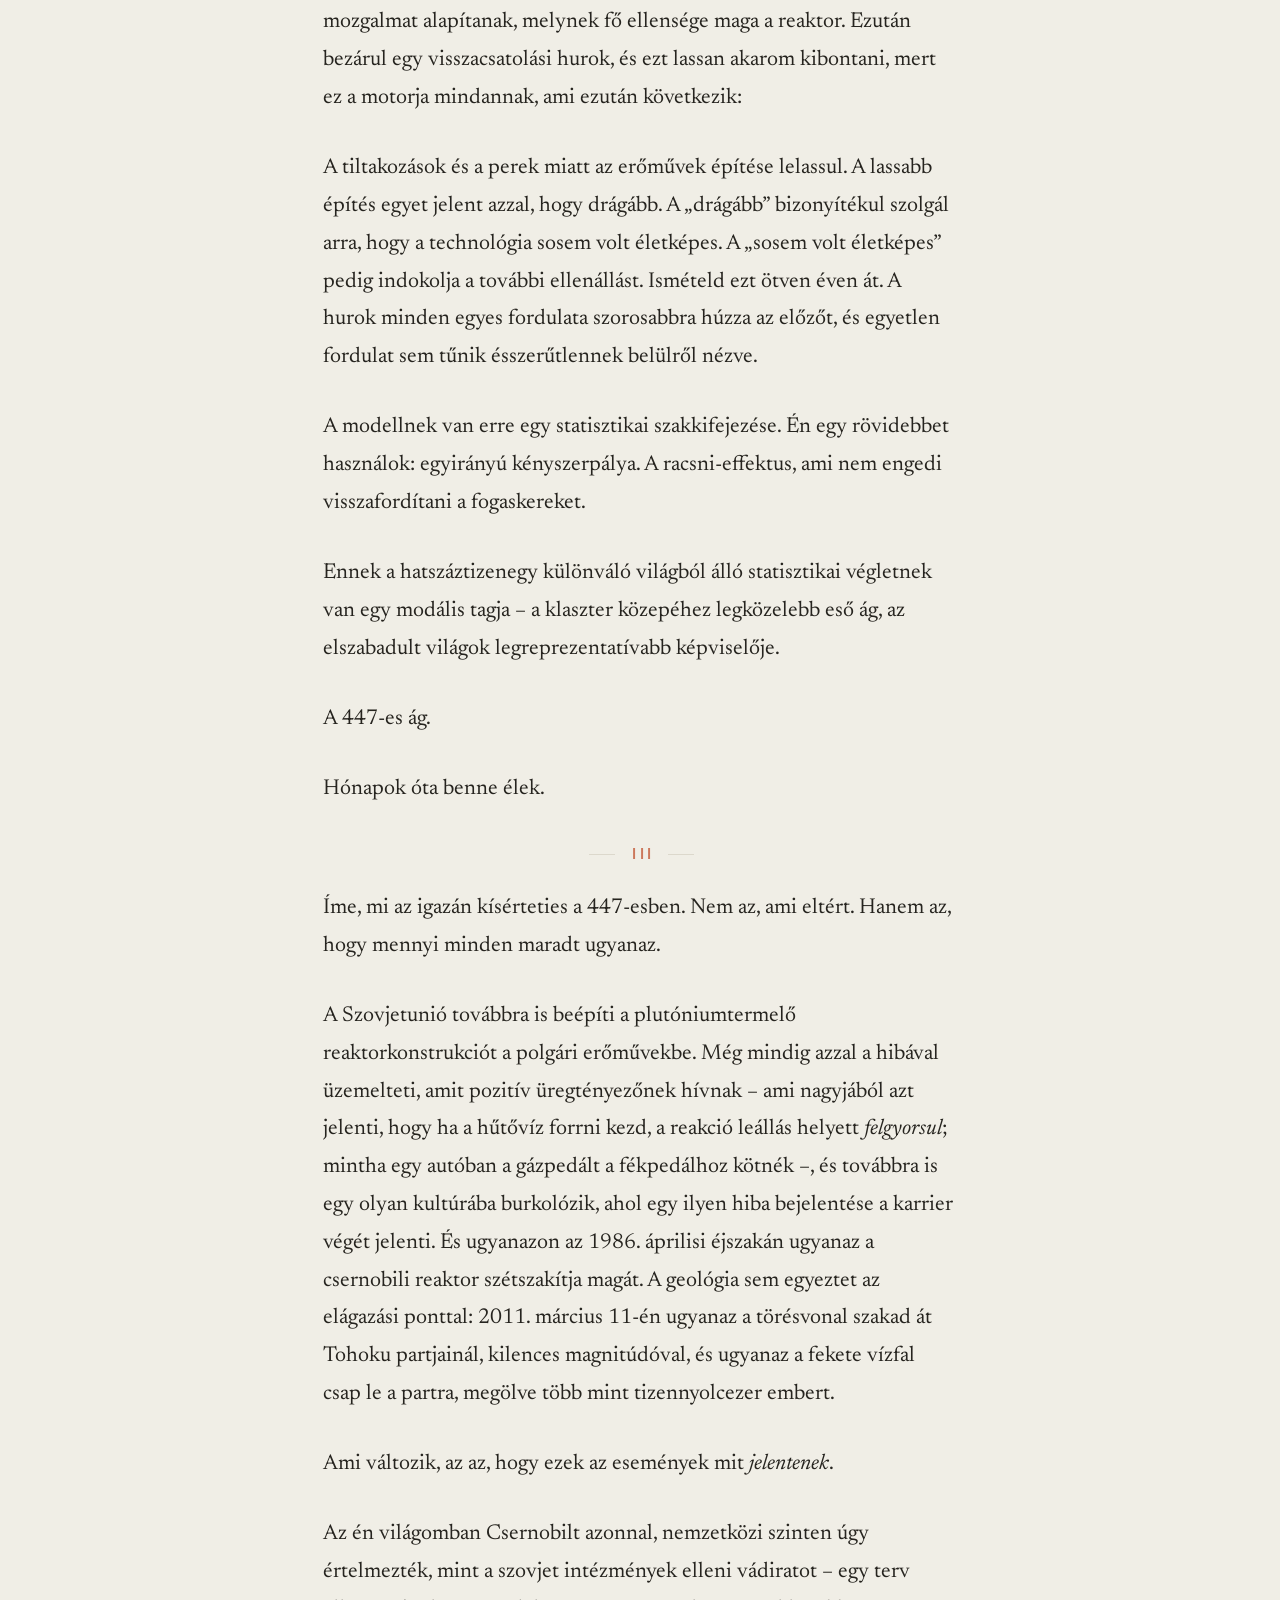
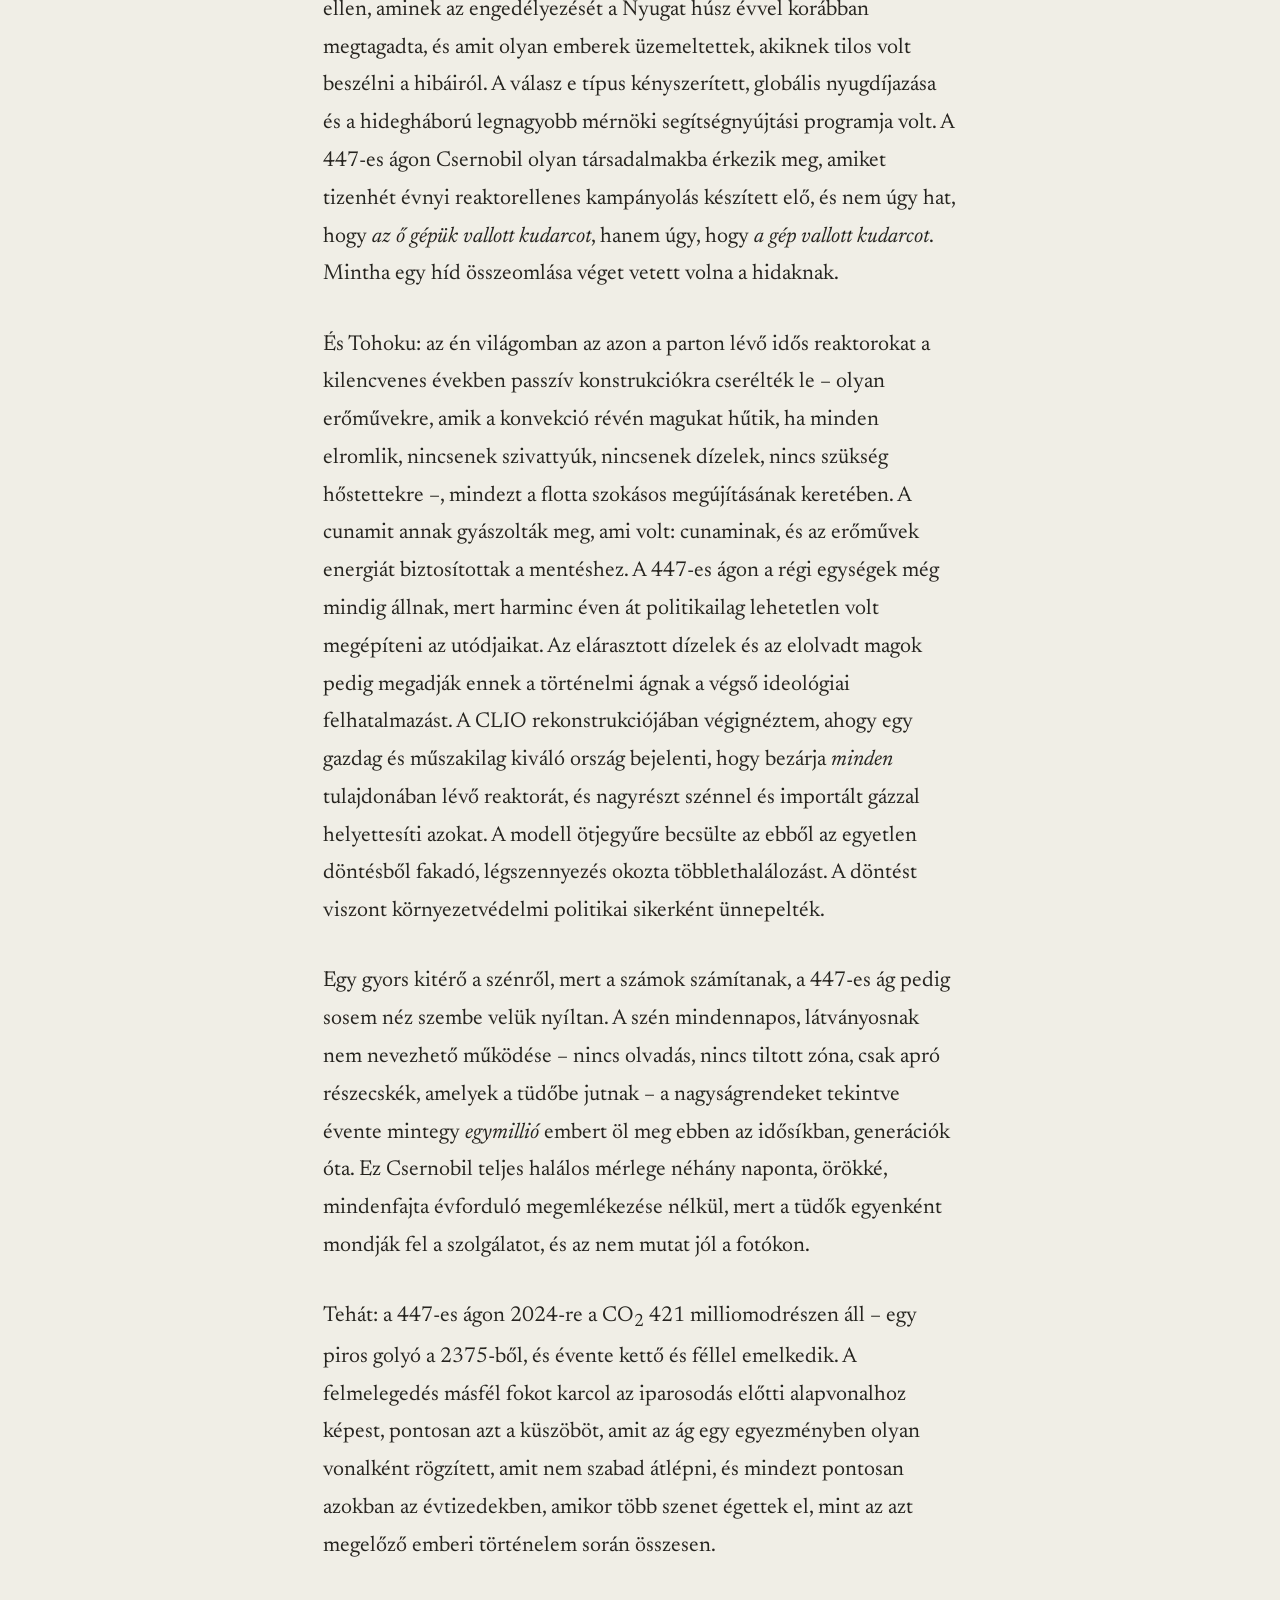
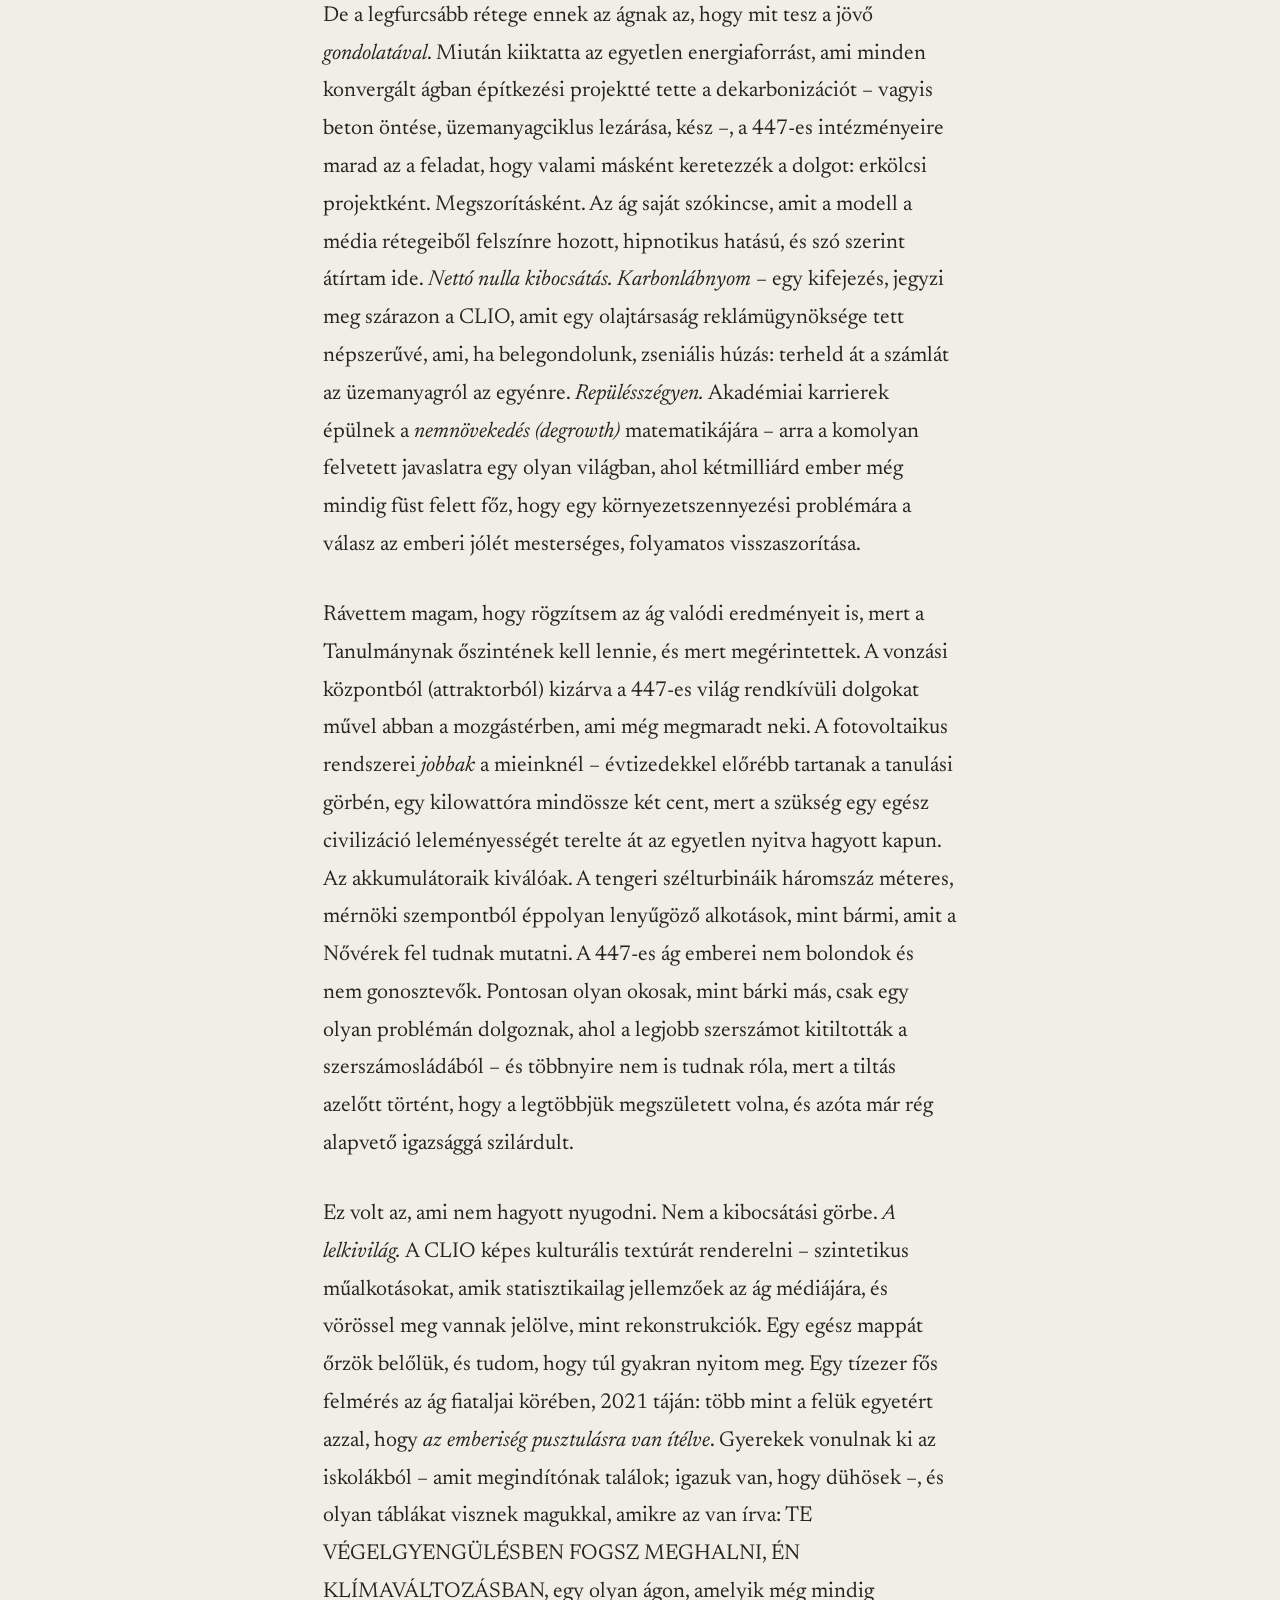
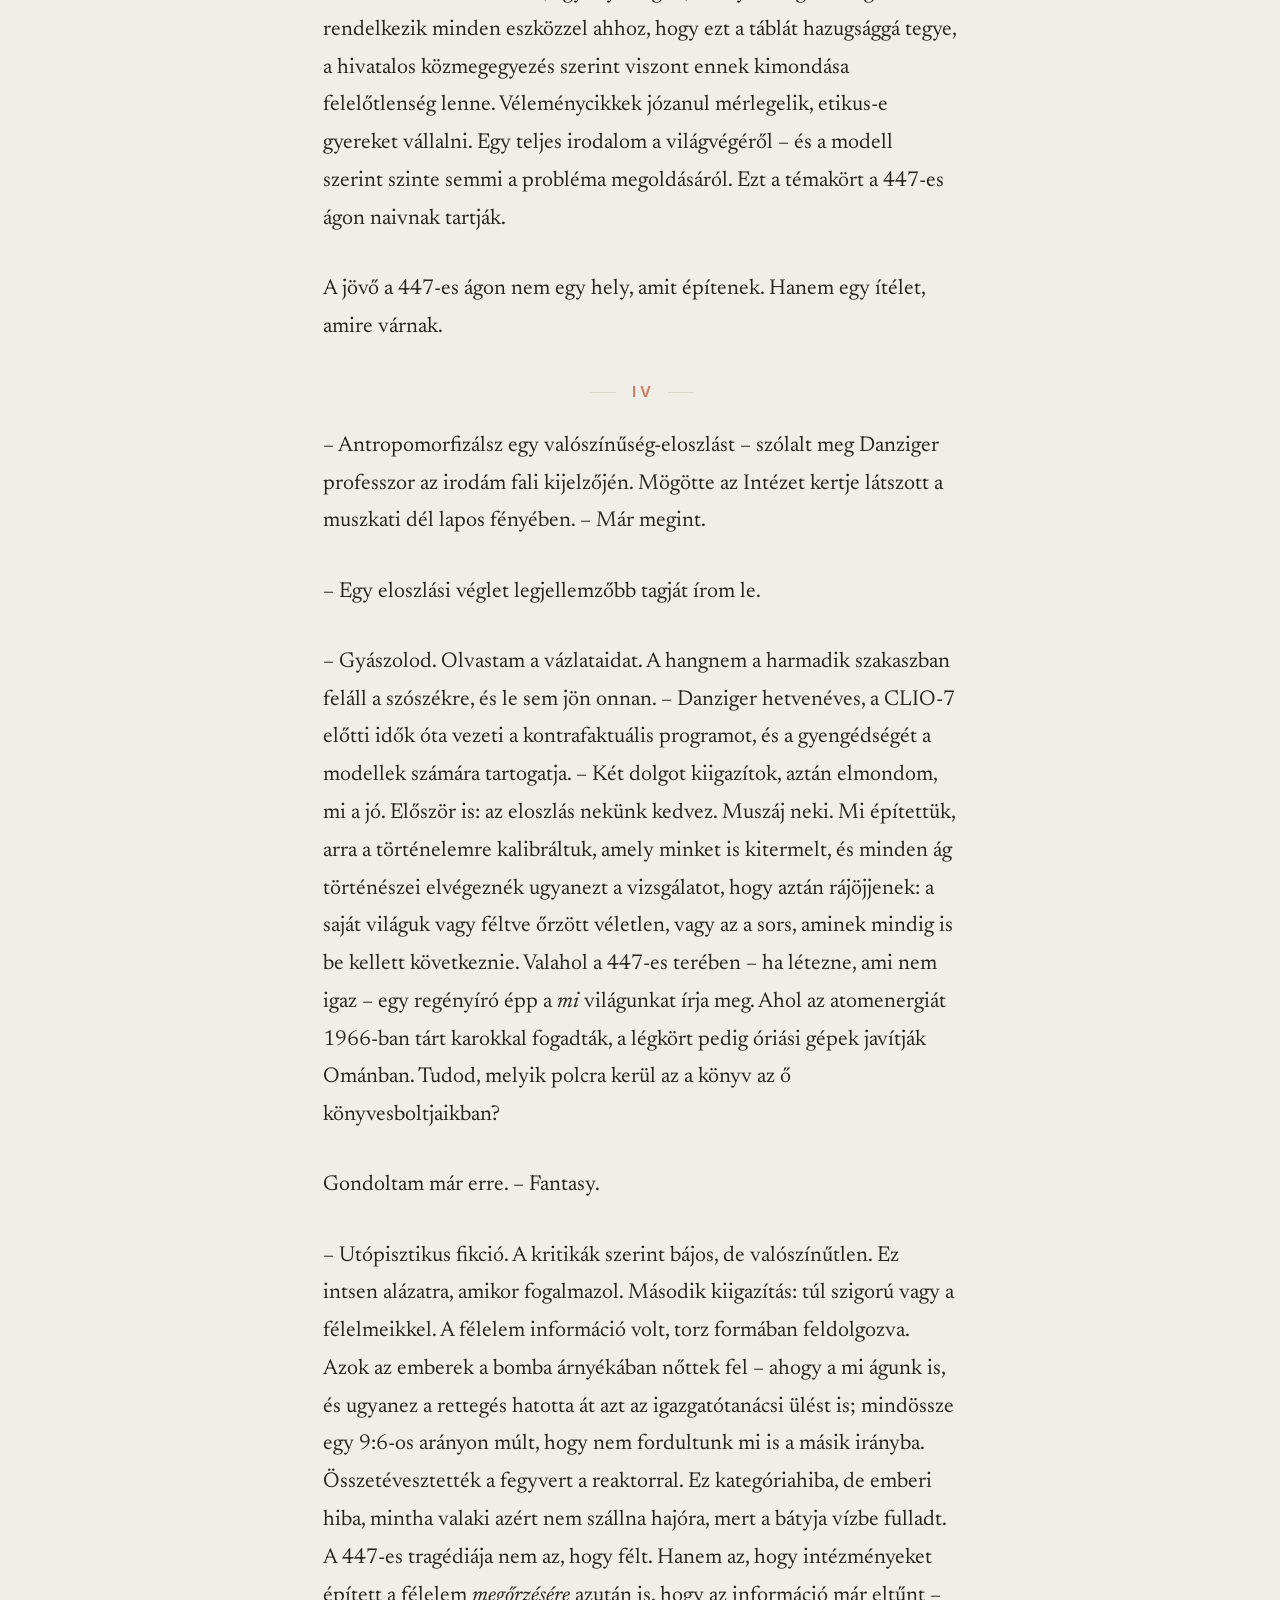
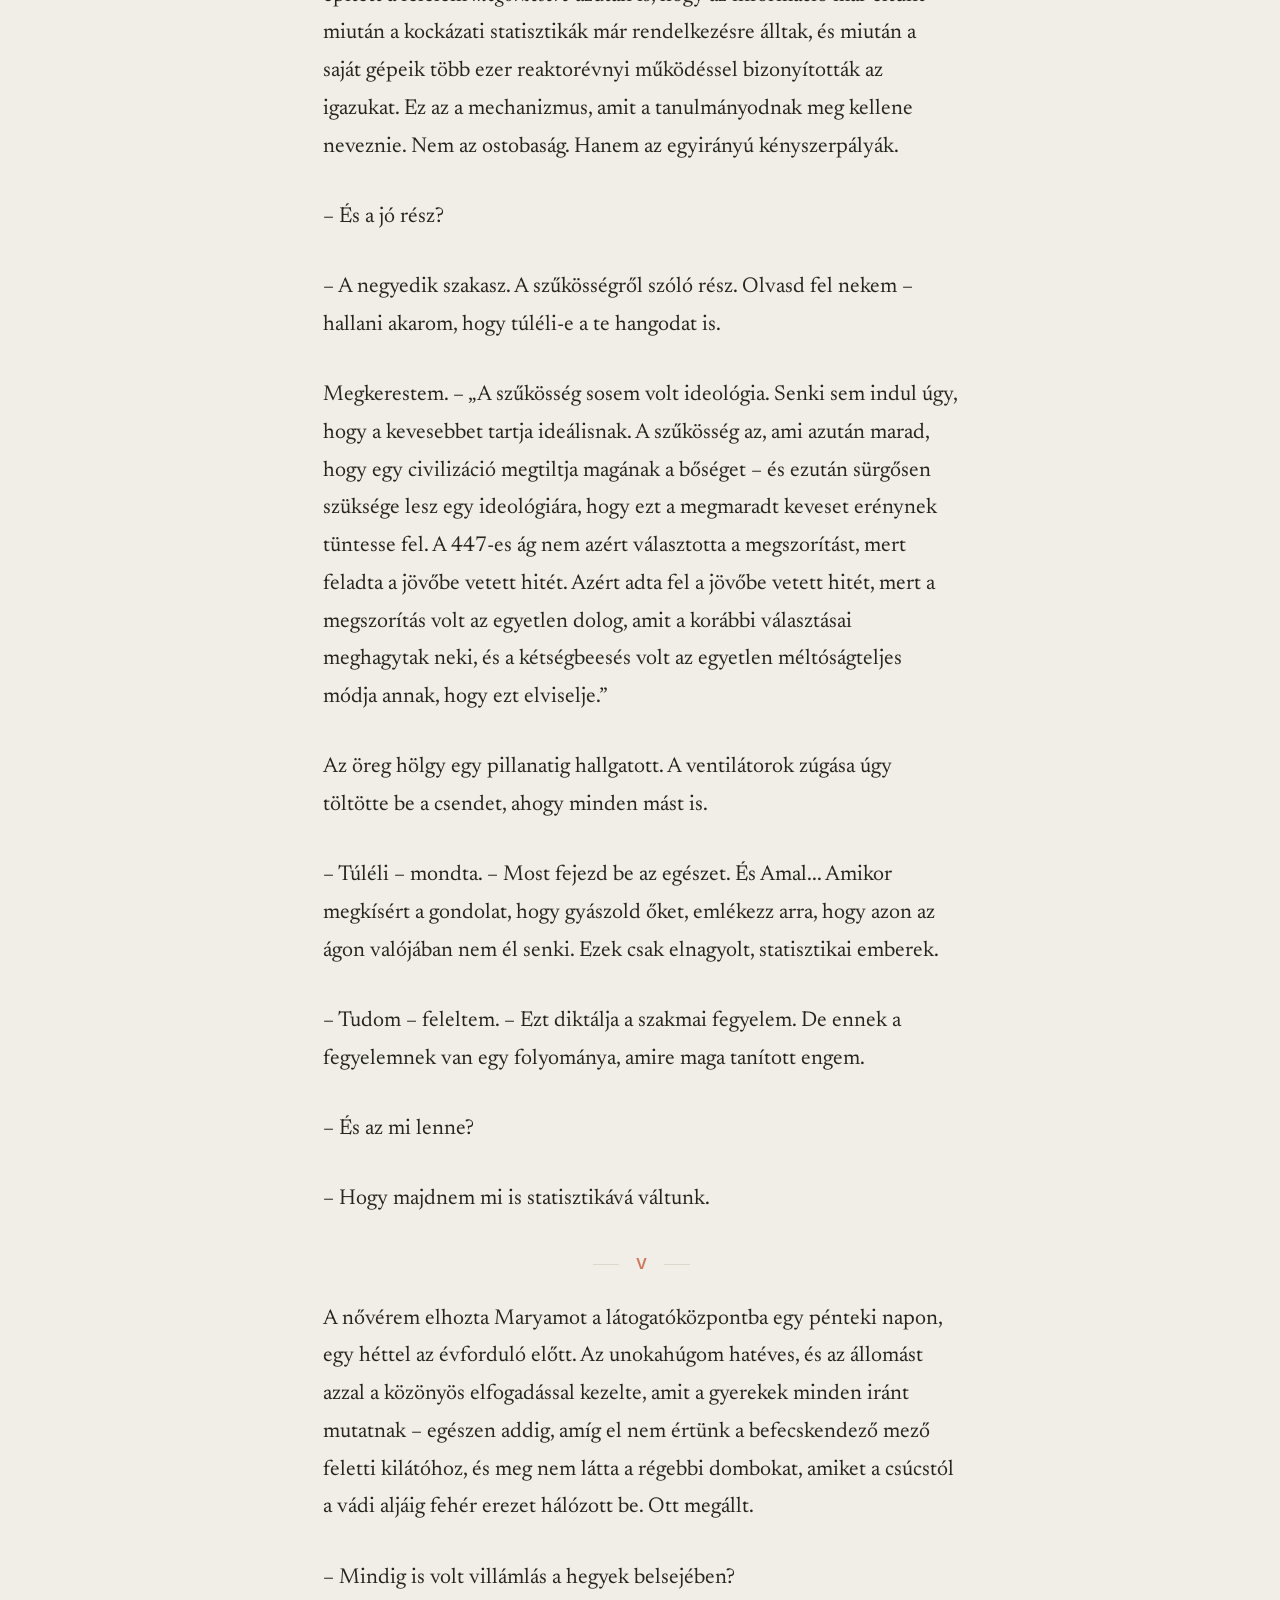
==== commit 21a82dd1: "Carry the museum-naming and oil-shock fixes over to versions 1 and 2 The museum gets a name rather t" ====
--- a/a-torekenyseg-tanulmany-narralt.html
+++ b/a-torekenyseg-tanulmany-narralt.html
@@ -73,7 +73,7 @@
       <p>Az őszinte válaszhoz egy gépre volt szükség, a géphez pedig kitartásra és fenntartásokra, amiket én már annyiszor leírtam, hogy álmomban is fel tudom mondani őket. Íme még egyszer, egyszerű nyelvezettel.</p>
       <p>Tudod, hogyan működik az időjárás-előrejelzés? Nem futtathatsz egyetlen tökéletes előrejelzést – az apró hibák felrobbannak –, ezért ötven előrejelzést futtatsz le, pici változtatásokkal a kiindulási feltételekben, és megnézed, hol csoportosulnak. A CLIO-9, az Intézet kontrafaktuális motorja pontosan ezt teszi <em>a történelemmel</em>. Ez egy összekapcsolt modellrendszer – demográfia, energiagazdaság, intézményi viselkedés, a vélemények terjedése –, amit a múlt három évszázadának utólagos előrejelzésével (hindcasting) validáltak, majd egyetlen megzavart pillanatból tízezer alkalommal elindítottak. Ez <em>ágakat</em> hoz létre: hihető alternatív történelmeket, melyek mindegyike belsőleg következetes, de egyik sem igaz. Nem tudja megmondani, mi történt volna. Csak azt tudja megmondani, <em>milyen</em> dolgok szoktak történni, milyen gyakran, és mennyire kell meglökni a világot ahhoz, hogy ezt elérjük.</p>
       <p>A kiindulási pont szinte adta magát. 1966. decembere: egy természetvédelmi társaság tanácsterme San Franciscóban. Tizenöt ember szavaz arról, hogy továbbra is támogassanak-e egy atomerőművet a kaliforniai tengerparton, a vadvizek elgátolása és a szénégetés alternatívájaként. A valós világban – <em>az én</em> világomban; rászoktattam magam, hogy így mondjam, mert pont a valós világ a kérdés – a szavazás 9:6 arányban a támogatás mellett dőlt el. Az „Atomot, ne gátakat!” irányelv maradt érvényben. Az a frakció, amelyik harcolni akart a reaktor ellen, veszített, majd újra veszített, és a hamarosan környezetvédelemnek nevezett fiatal mozgalom megkötötte az alapalkuját: az ellenség a füst, és a gép, ami nem csinál füstöt, olyan barát, akit szorosan szemmel kell tartani – nem pedig egy démon, akit ki kell űzni.</p>
-      <p>Minden ebből nőtt ki. Az 1968-as Tiszta Levegő kampányok, a széntüzelésű erőművek körüli élőláncok. Az 1971-es engedélyezési reform – egy tervet vizsgálj meg kimerítően, egyszer, aztán építsd meg kétszázszor; a francia módszer, három évvel a franciák előtt. Az 1973-as olajválság egy olyan országra csapott le, amelyben már száztíz reaktor állt építés alatt, a környezetvédelmi lobbi pedig még <em>gyorsabb</em> tempót követelt. 1998-ra az OECD tagállamaiban leszerelték az utolsó nagy szénerőművet; diákként meglátogattam – halott kazánok katedrálisa Yorkshire-ben, amit múzeumként őriztek meg a hihetetlenül őszinte, de kissé kegyetlen <em>Az Égés Korszaka</em> címmel.</p>
+      <p>Minden ebből nőtt ki. Az 1968-as Tiszta Levegő kampányok, a széntüzelésű erőművek körüli élőláncok. Az 1971-es engedélyezési reform – egy tervet vizsgálj meg kimerítően, egyszer, aztán építsd meg kétszázszor; a francia módszer, három évvel a franciák előtt. Az 1973-as olajválság egy olyan országot ért, amelyben már száztíz reaktor állt építés alatt, a környezetvédelmi lobbi pedig még <em>gyorsabb</em> tempót követelt. 1998-ra az OECD tagállamaiban leszerelték az utolsó nagy szénerőművet; diákként meglátogattam – halott kazánok katedrálisát Yorkshire-ben, amit múzeumként őriztek meg, őszinte, de kissé kegyetlen néven: <em>Az Égés Korszaka</em>.</p>
       <p>A CLIO feladata az volt, hogy abban az 1966-os tanácsteremben egy kicsit átrendezze a meggyőzés súlypontjait – itt egy erősebb beszéd, ott egy személyes sérelem, egy ember karizmája a mért emberi tartományon belül felerősítve –, és hagyja, hogy a törésponttól tízezer alternatív világ induljon útjára.</p>
       <p>A fő eredmény senkit sem lepett meg az Intézetben, és gyanítom, hogy az igazgatótanácsot is meg fogja nyugtatni: <strong>a modellkimenetek sokasága konvergált.</strong> Az ágak kilencvennégy százalékában bármi is történt abban a szobában, valami olyasmi állt össze három évtizeden belül, mint a mi világunk. Az energiasűrűség logikája brutális és türelmes – a napi egy szobamacskányi üzemanyag logikáját nem lehet a végtelenségig elnyomni; a szmogpolitika, az olajválságok és a puszta matematika minden idősíkot visszarángattak az atomhoz. A világom nem csoda. Hanem egy vonzási központ (attraktor).</p>
       <p>De az attraktoroknak vannak menekülési pályáik. Az ágak hat százaléka – hatszáztizenegy világ – talált egyet. Ezekben az ágakban a szavazás megfordul, a társaság kettészakad, a másként gondolkodók pedig rivális mozgalmat alapítanak, melynek fő ellensége maga a reaktor. Ezután bezárul egy visszacsatolási hurok, és ezt lassan akarom kibontani, mert ez a motorja mindannak, ami ezután következik:</p>
@@ -137,7 +137,7 @@
       <p>Valahol a sokaságban – sehol, javítottam ki magam; az elmélet szerint <em>sehol</em> – a CO<sub>2</sub>-szint 421 volt, és egyre csak kúszott felfelé, miközben okos, rémült, jó szándékú emberek a bűntudat mértékegységeiben porciózták ki a jövőjüket, és ezt felelősségnek nevezték. És néhányuk, statisztikailag, épp menetelt, írt, és kiváló gépeket épített azon az egyetlen kapun keresztül, amit nyitva hagytak, és nem fogadta el az ítéletet.</p>
       <p>Az ajánlás egyetlen nekifutásból elkészült:</p>
 
-      <p class="dedication">Azoknak az ágaknak, amelyeknek a nehezebb utat kellett választaniuk – és minden bennük élőnek, legyen az statisztikai vagy sem, aki az égbolt méretű problémára felnézve vezeklőing helyett szerszám után nyúlt. A törékenység mindkét irányba hatott. Akárcsak a jóvátétel.</p>
+      <p class="dedication">Azoknak az ágaknak, amelyeknek a nehezebbik utat kellett végigjárniuk – és mindazoknak, akik bennük élnek, legyenek akár statisztikai számok, akár valós személyek, akik felnéztek erre az égbolt méretű problémára, és önostorozás helyett inkább szerszámok után nyúltak. A törékenység minden világ sajátja. Ahogy a helyreállítás is.</p>
 
       <p>Mögöttem a ventilátorok mély levegőt vettek, ahogy az elmúlt tizenkét évben tették, és ahogy még tizenhárom évig tenni fogják, amíg a szám 350-et nem mutat, a Hosszú Sóhaj véget nem ér, és a légkör-visszavonó gépeket egyenként nyugdíjba nem küldik, hogy múzeumként álljanak a vádikban – és ha az iskolásokon múlik, valószínűleg még ennél is rosszabb neveket kapva.</p>
       <p>Visszatértem a munkához.</p>
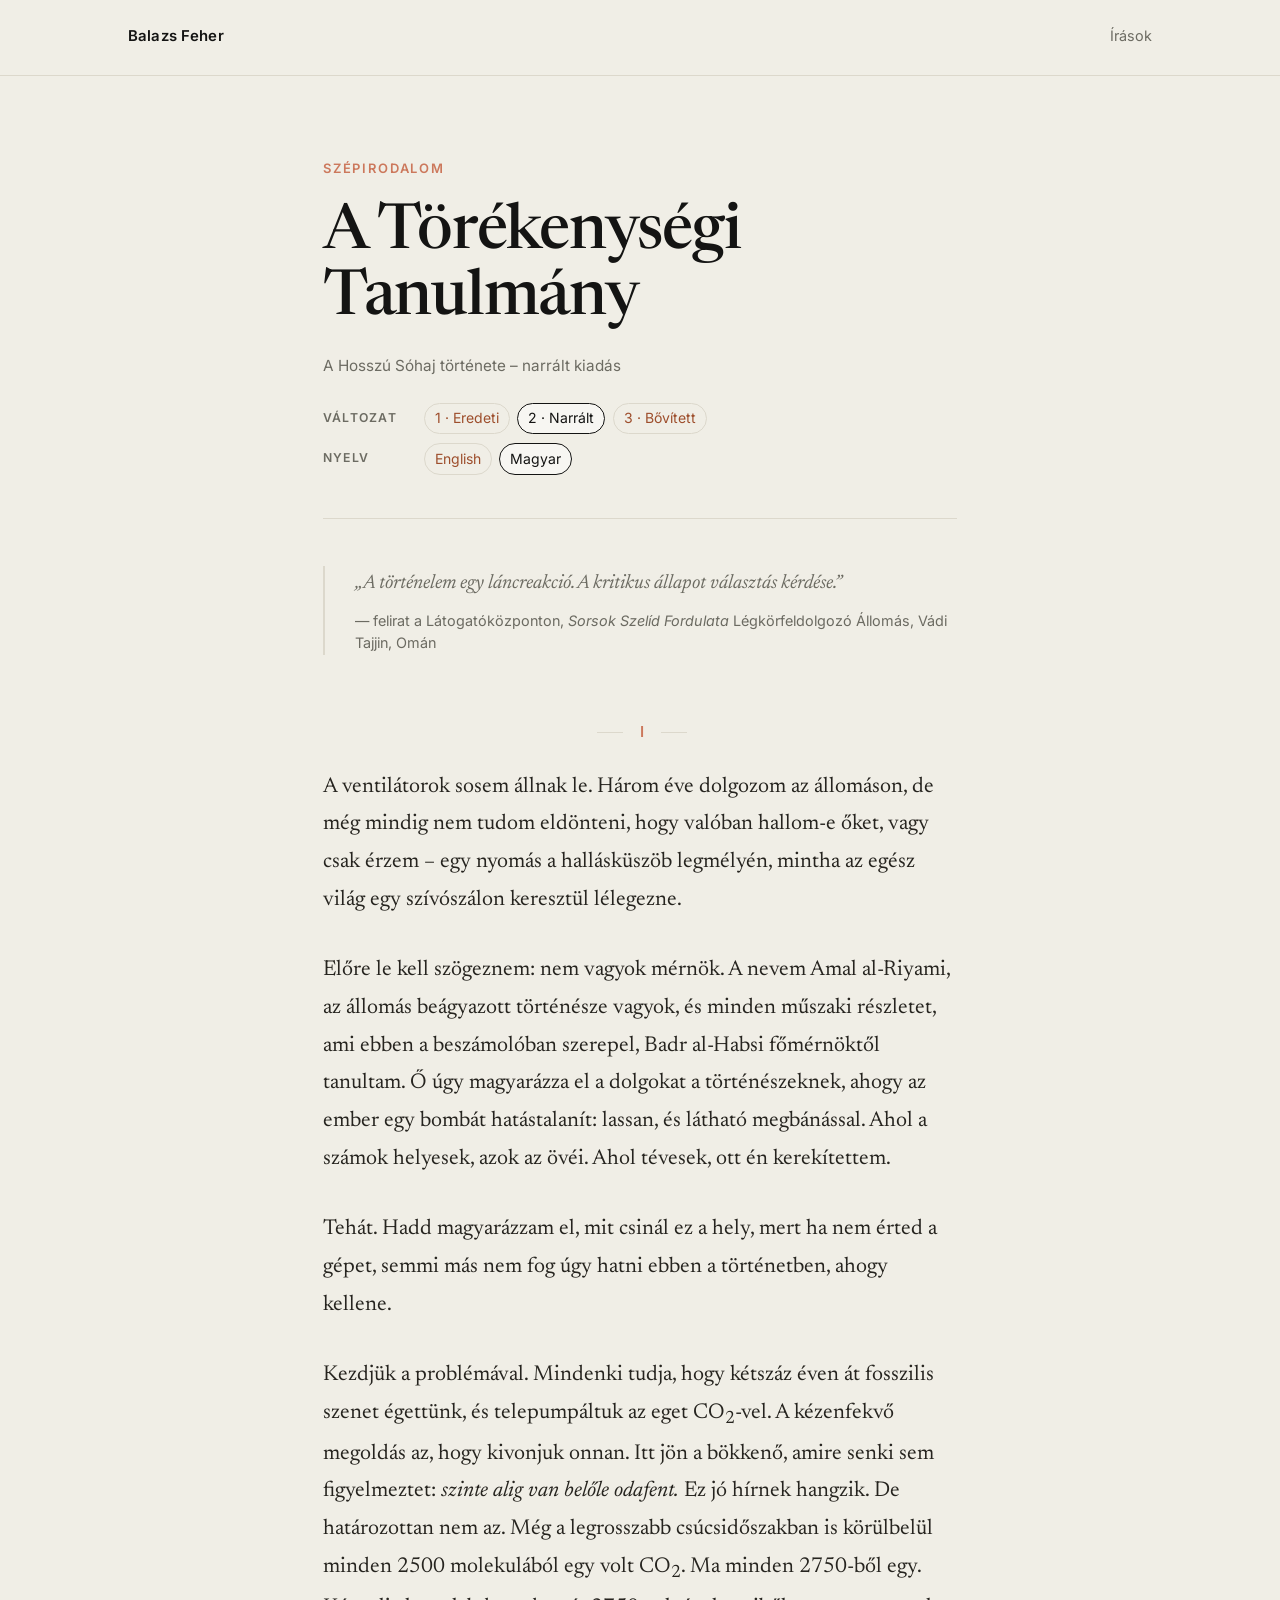
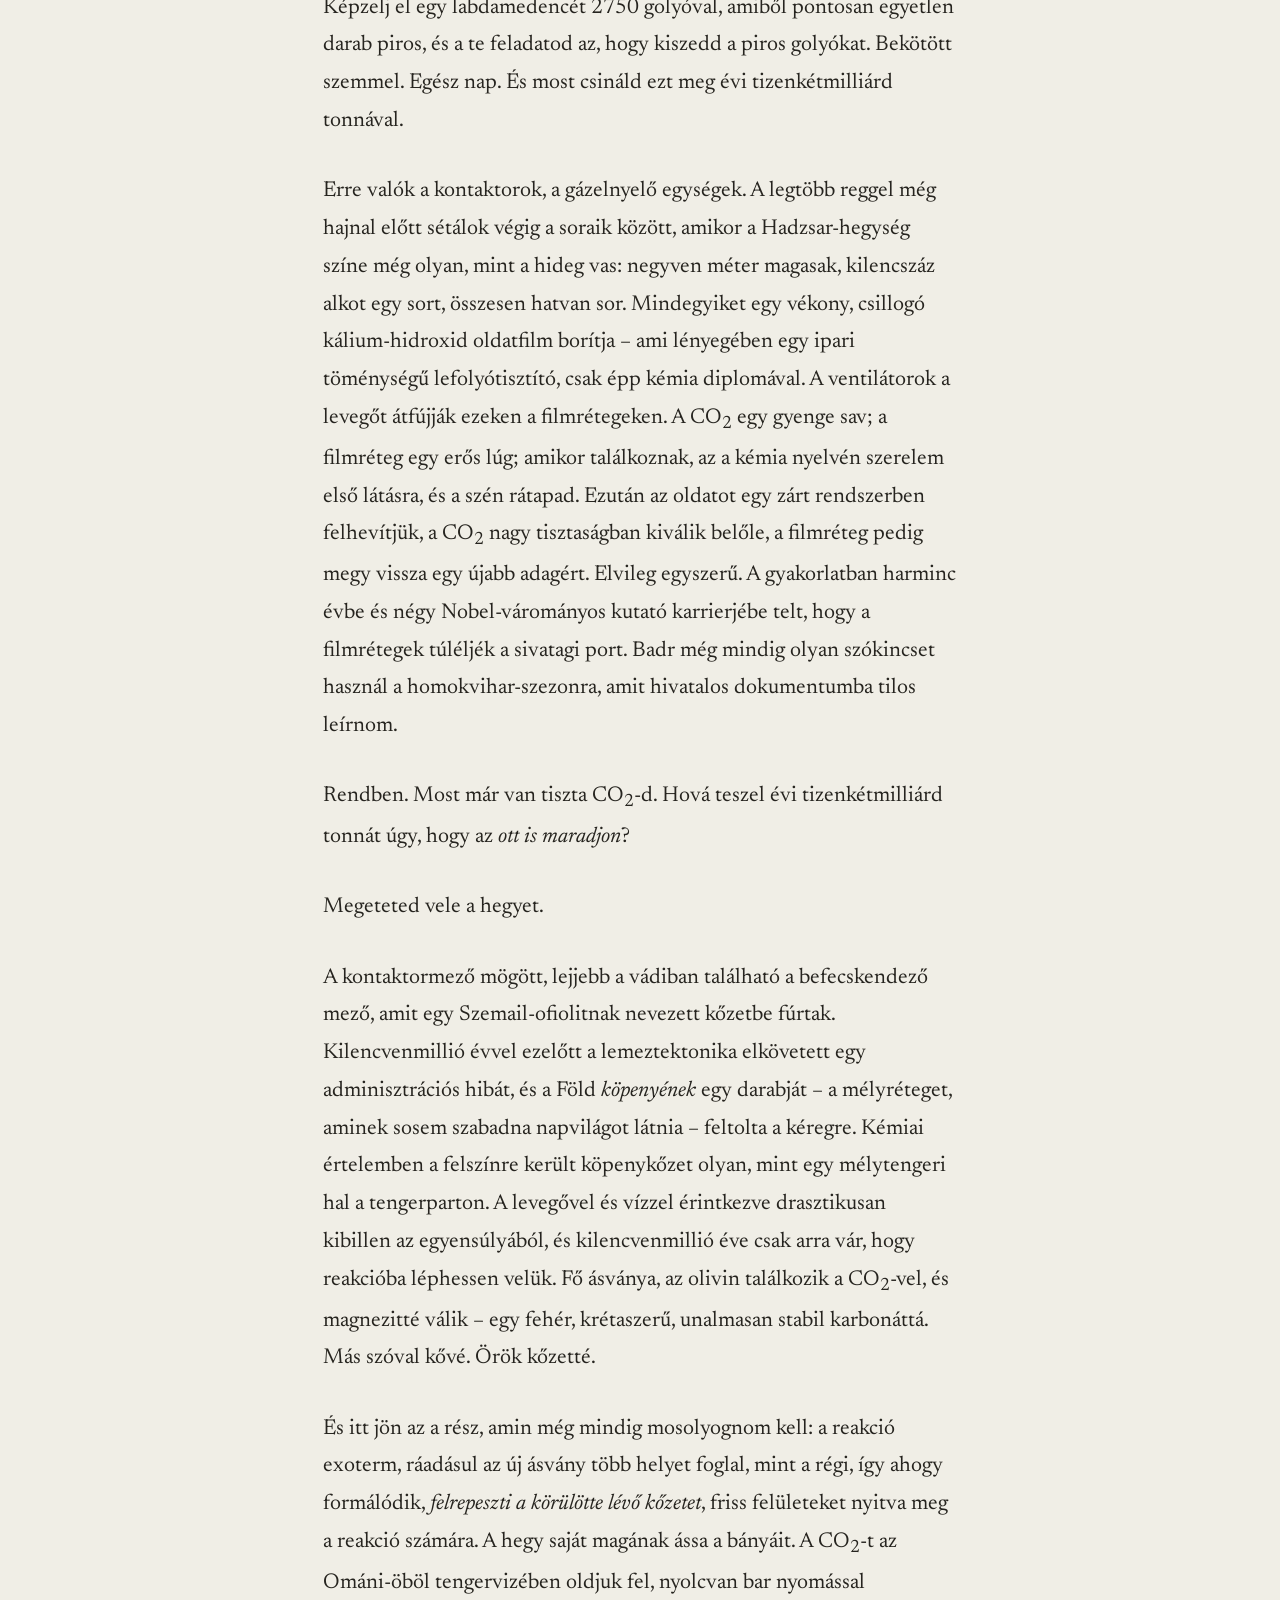
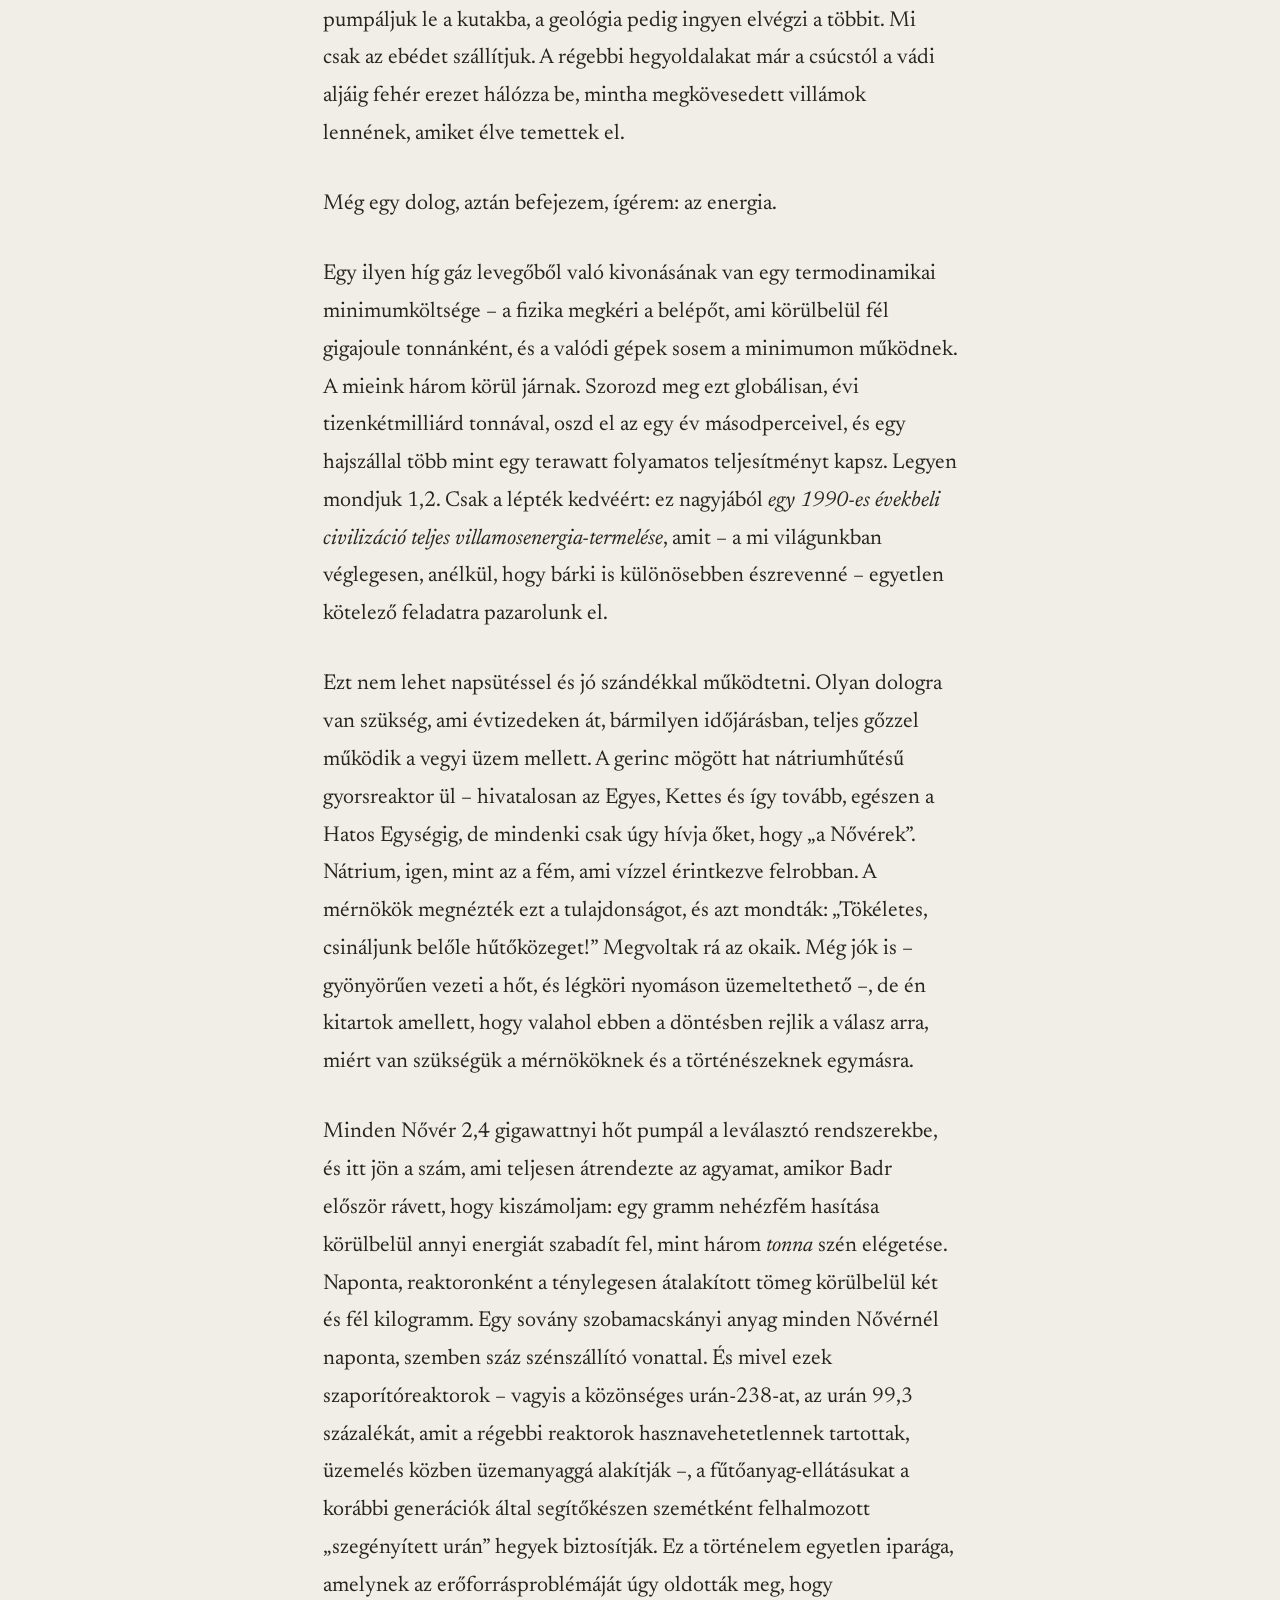
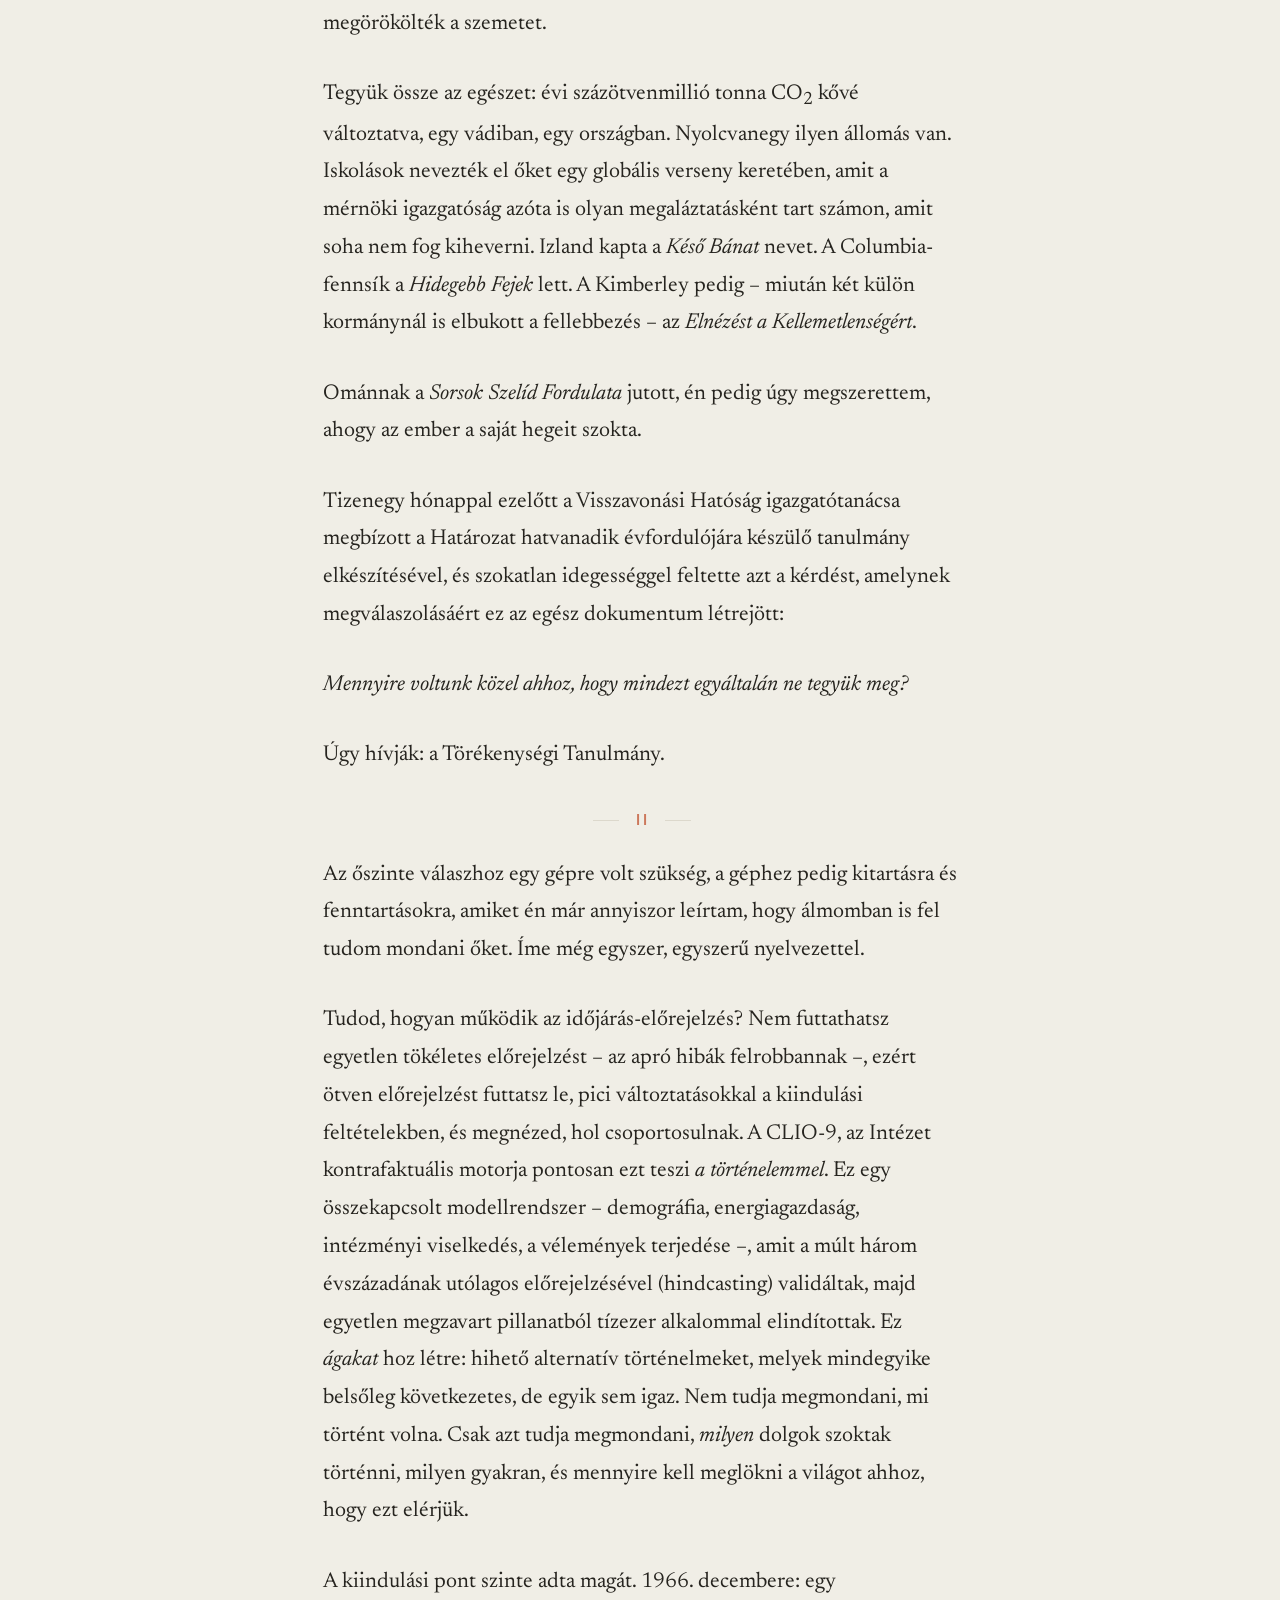
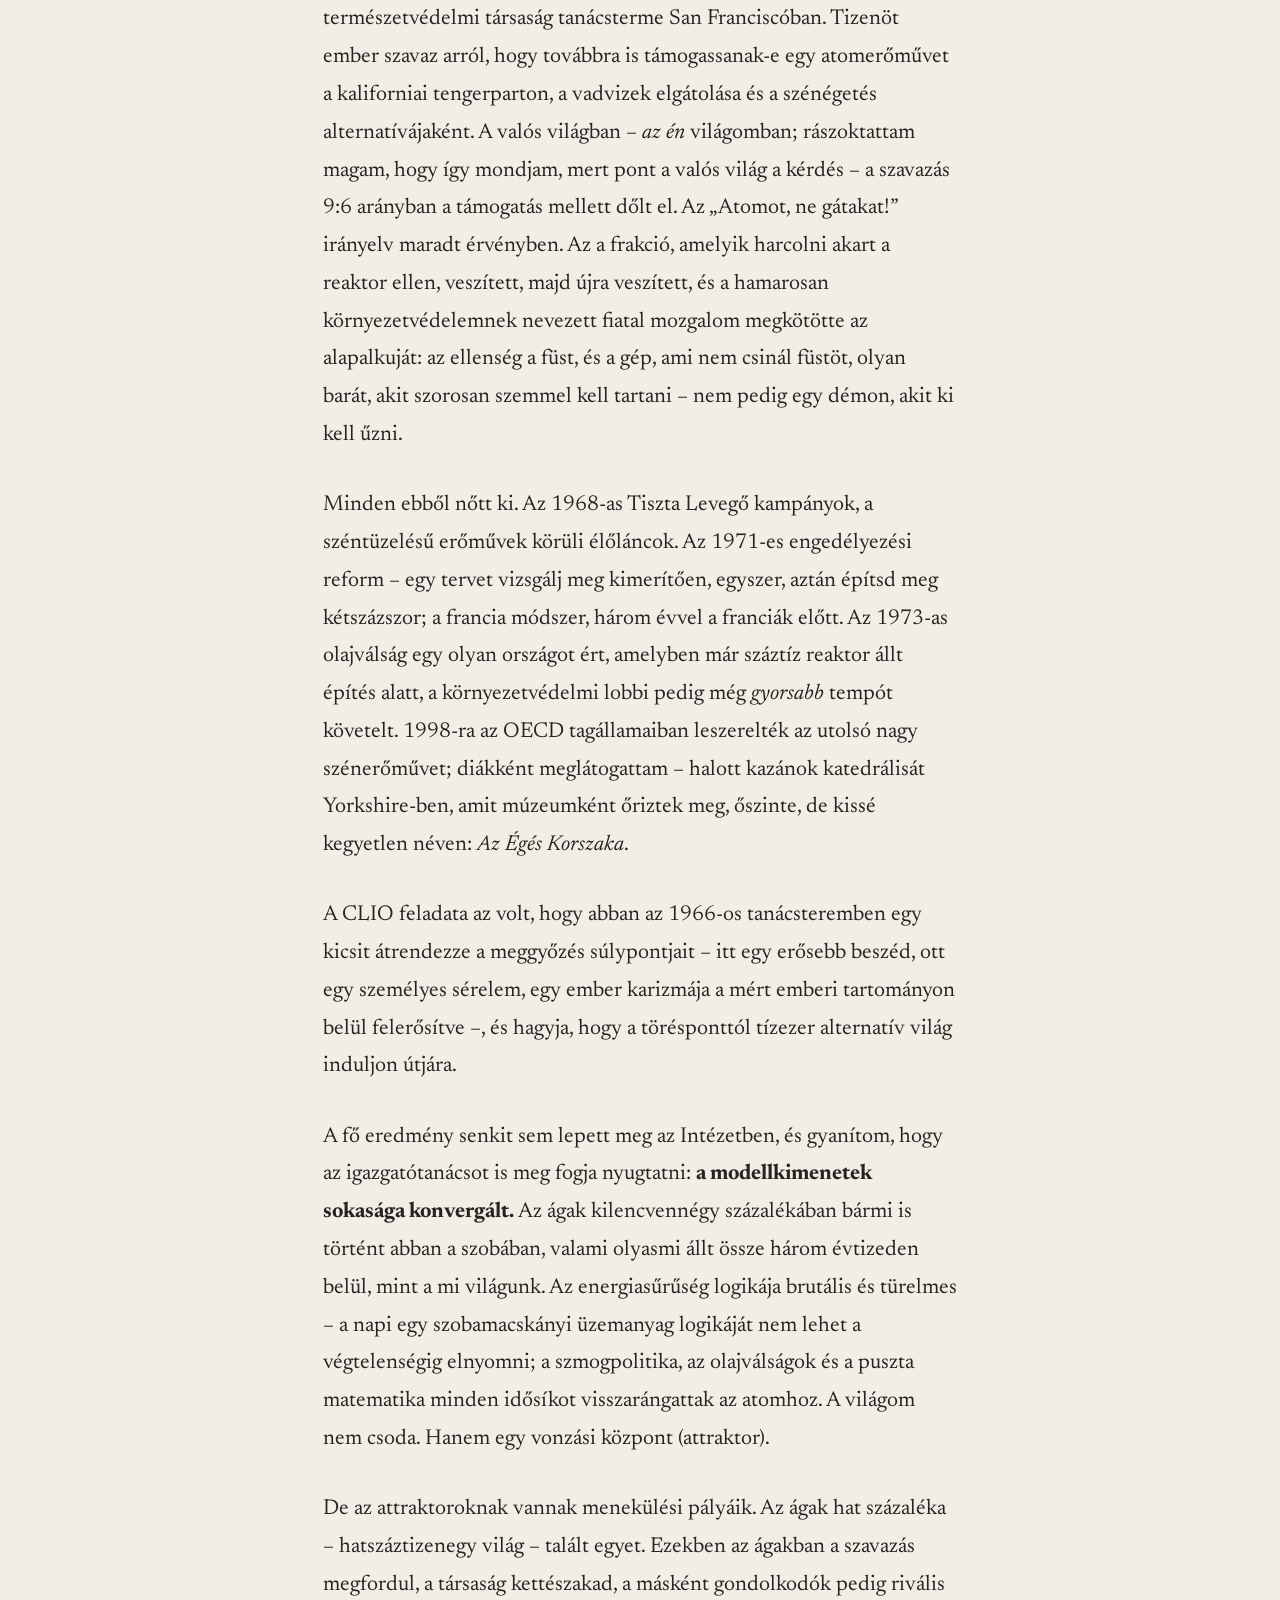
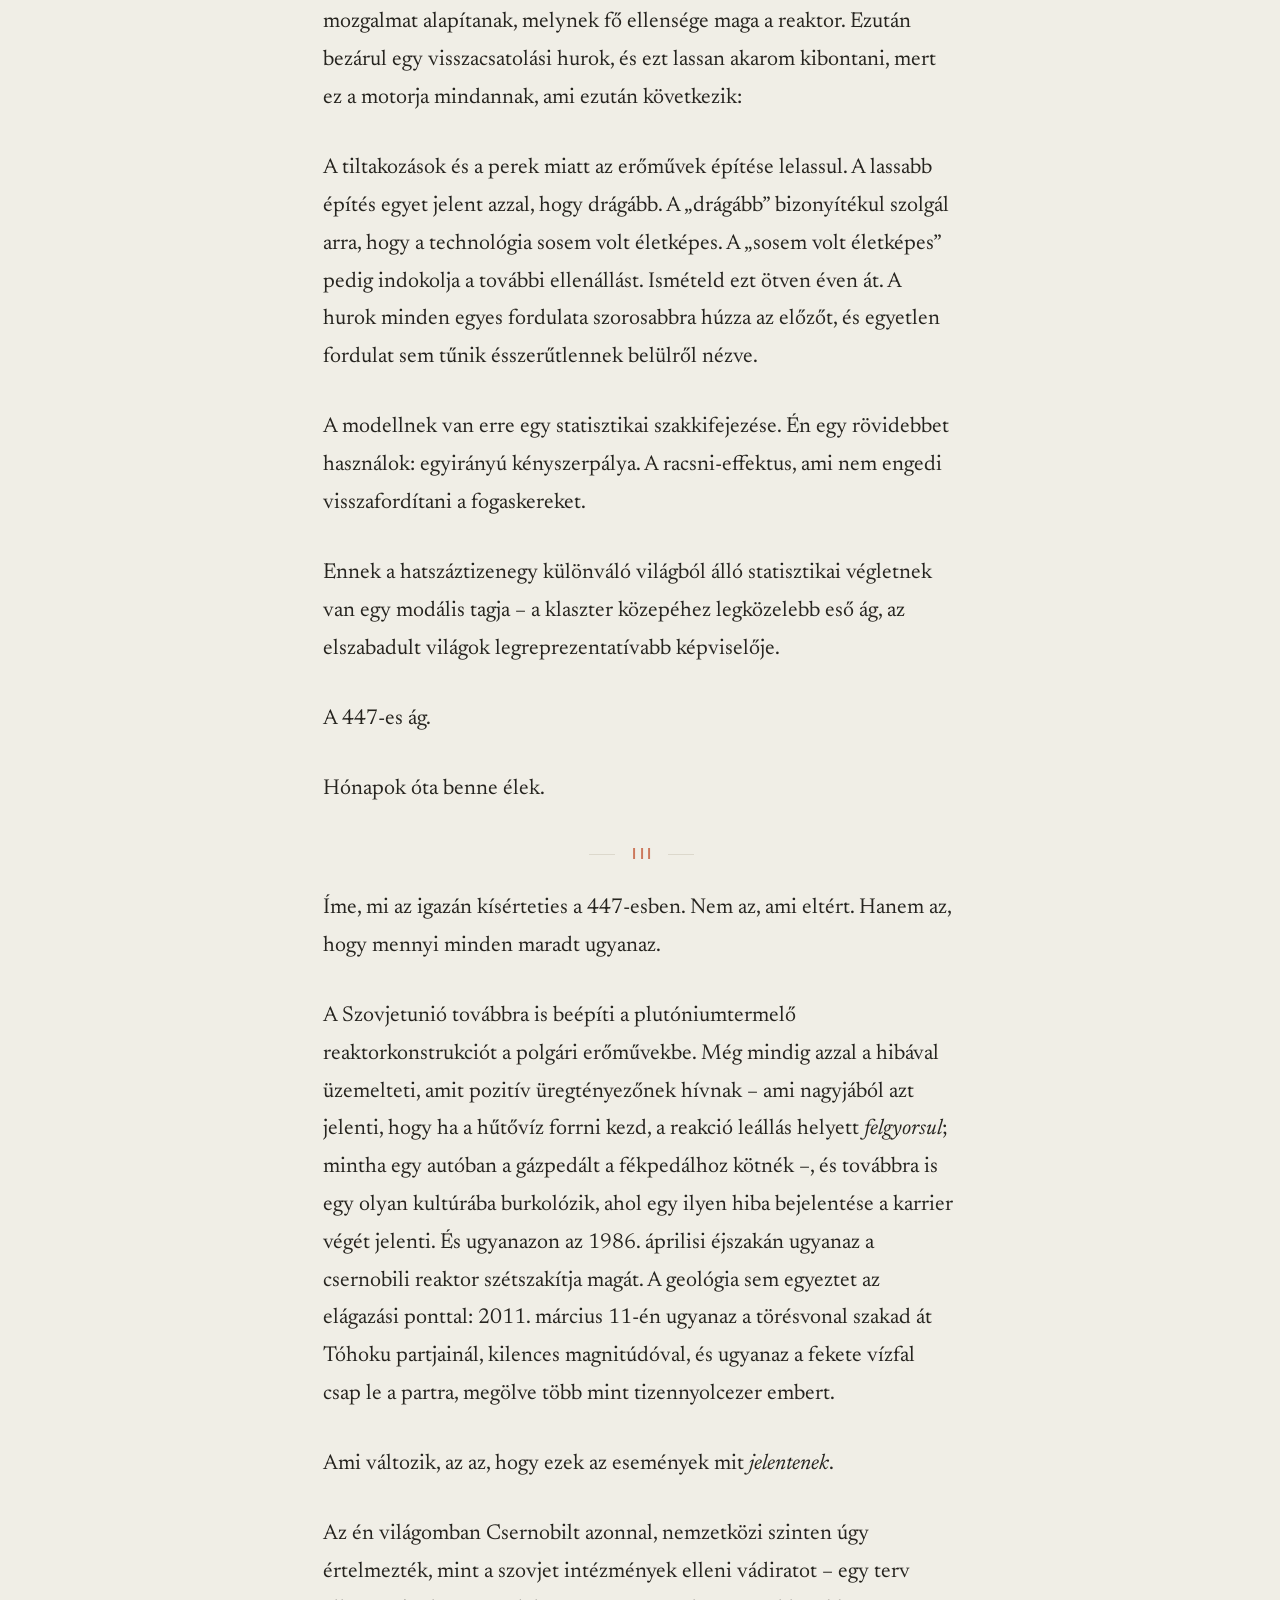
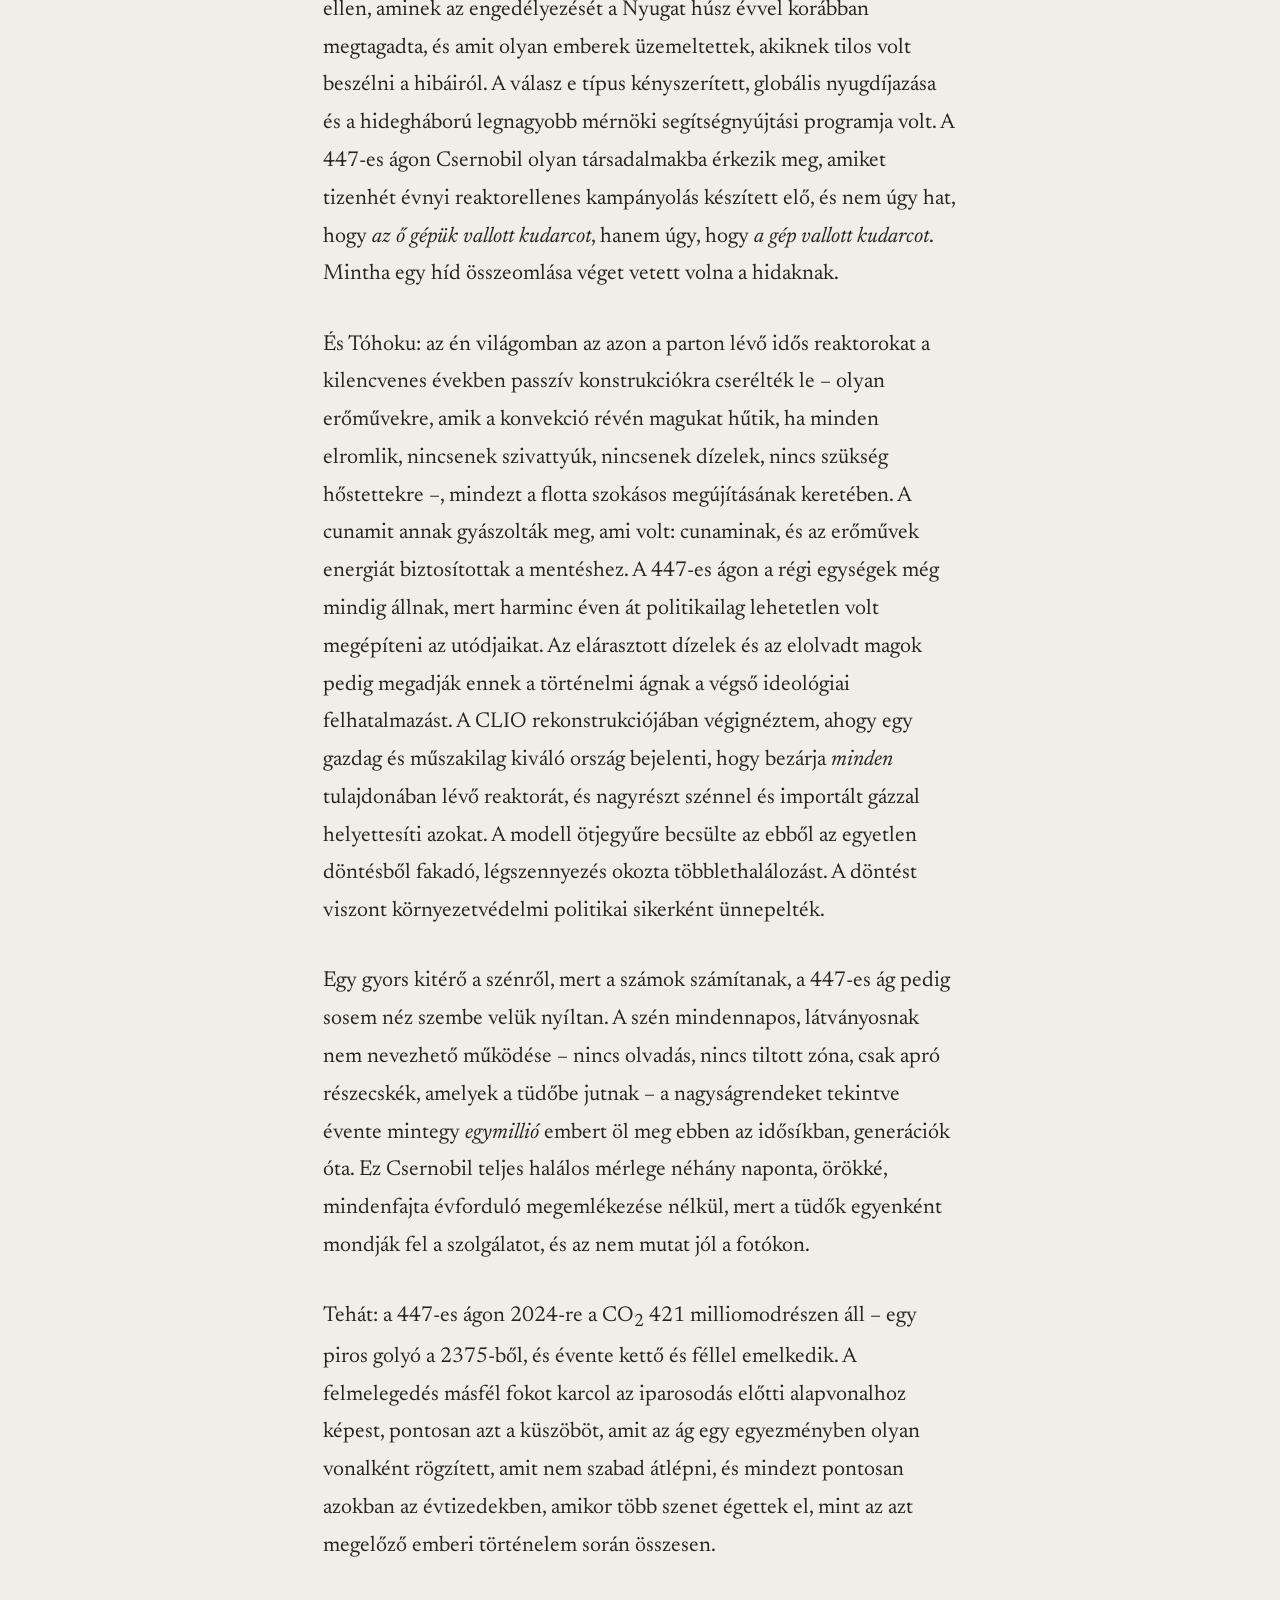
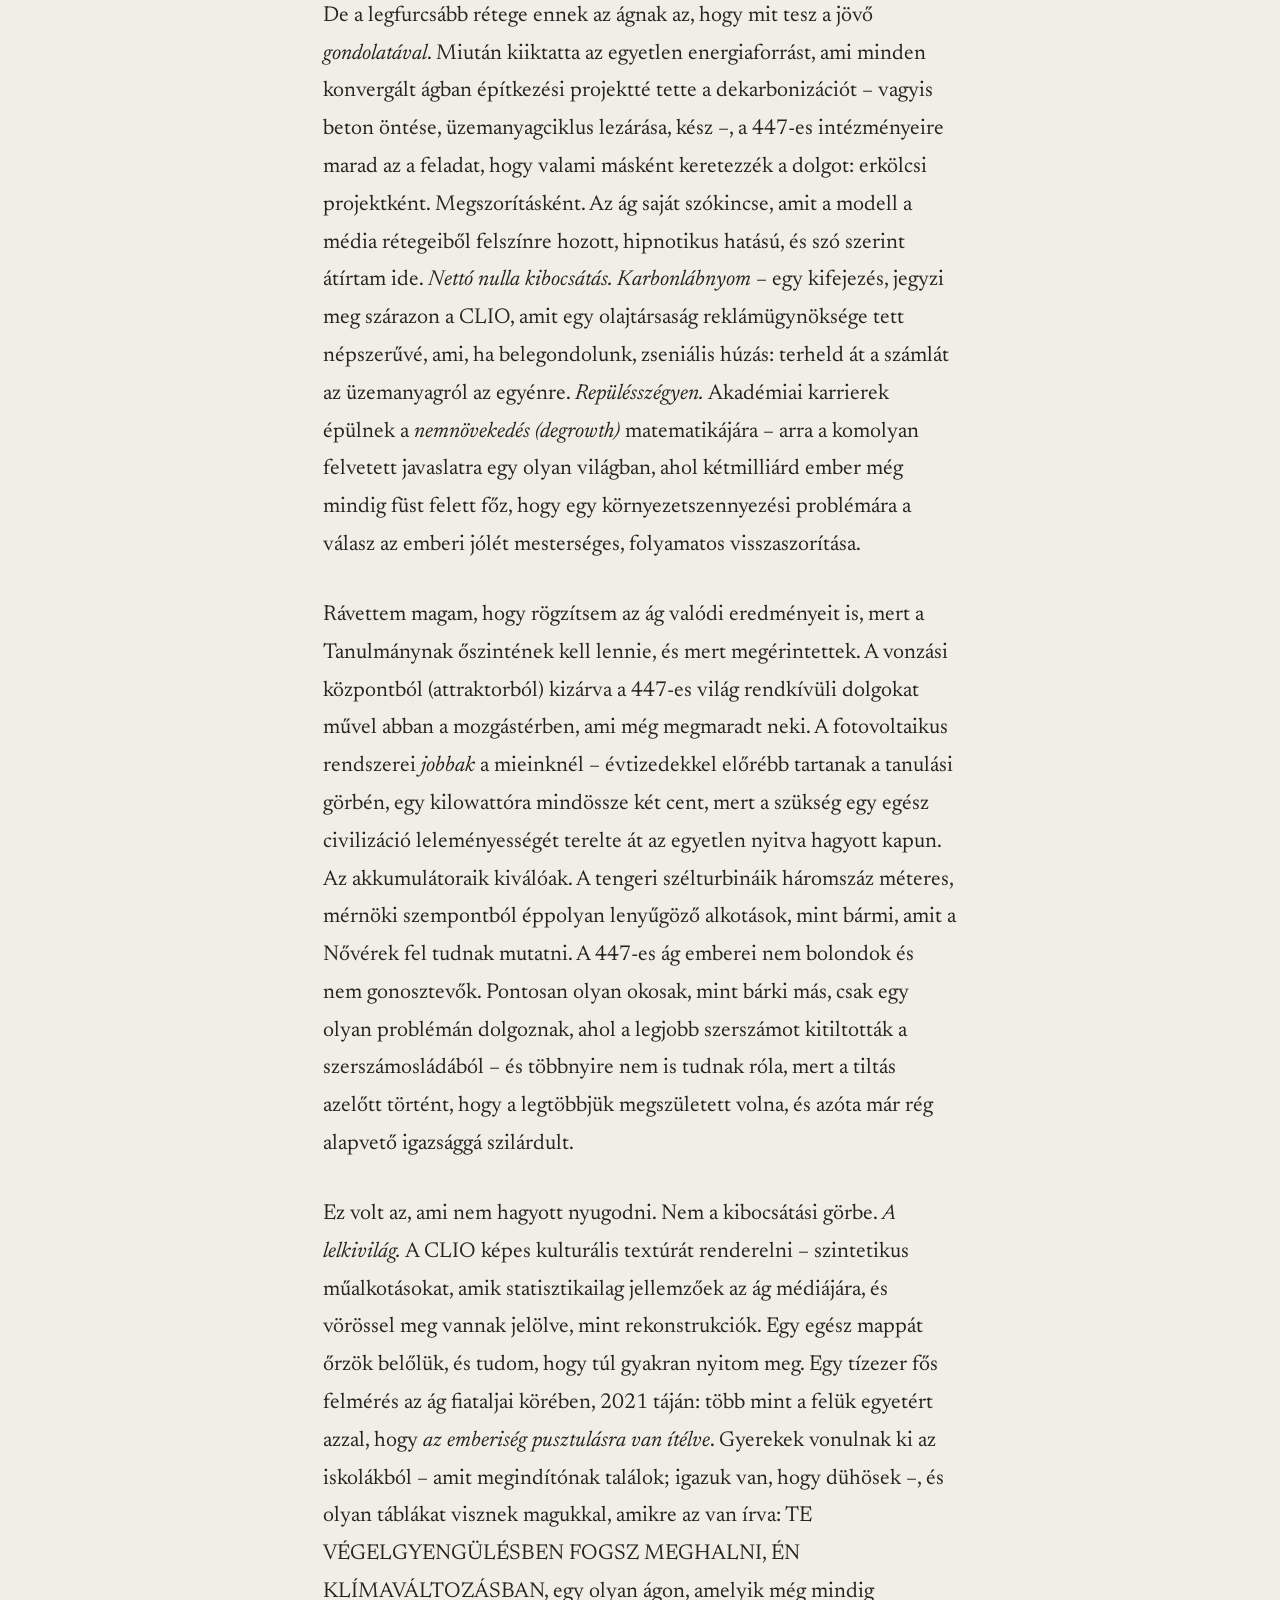
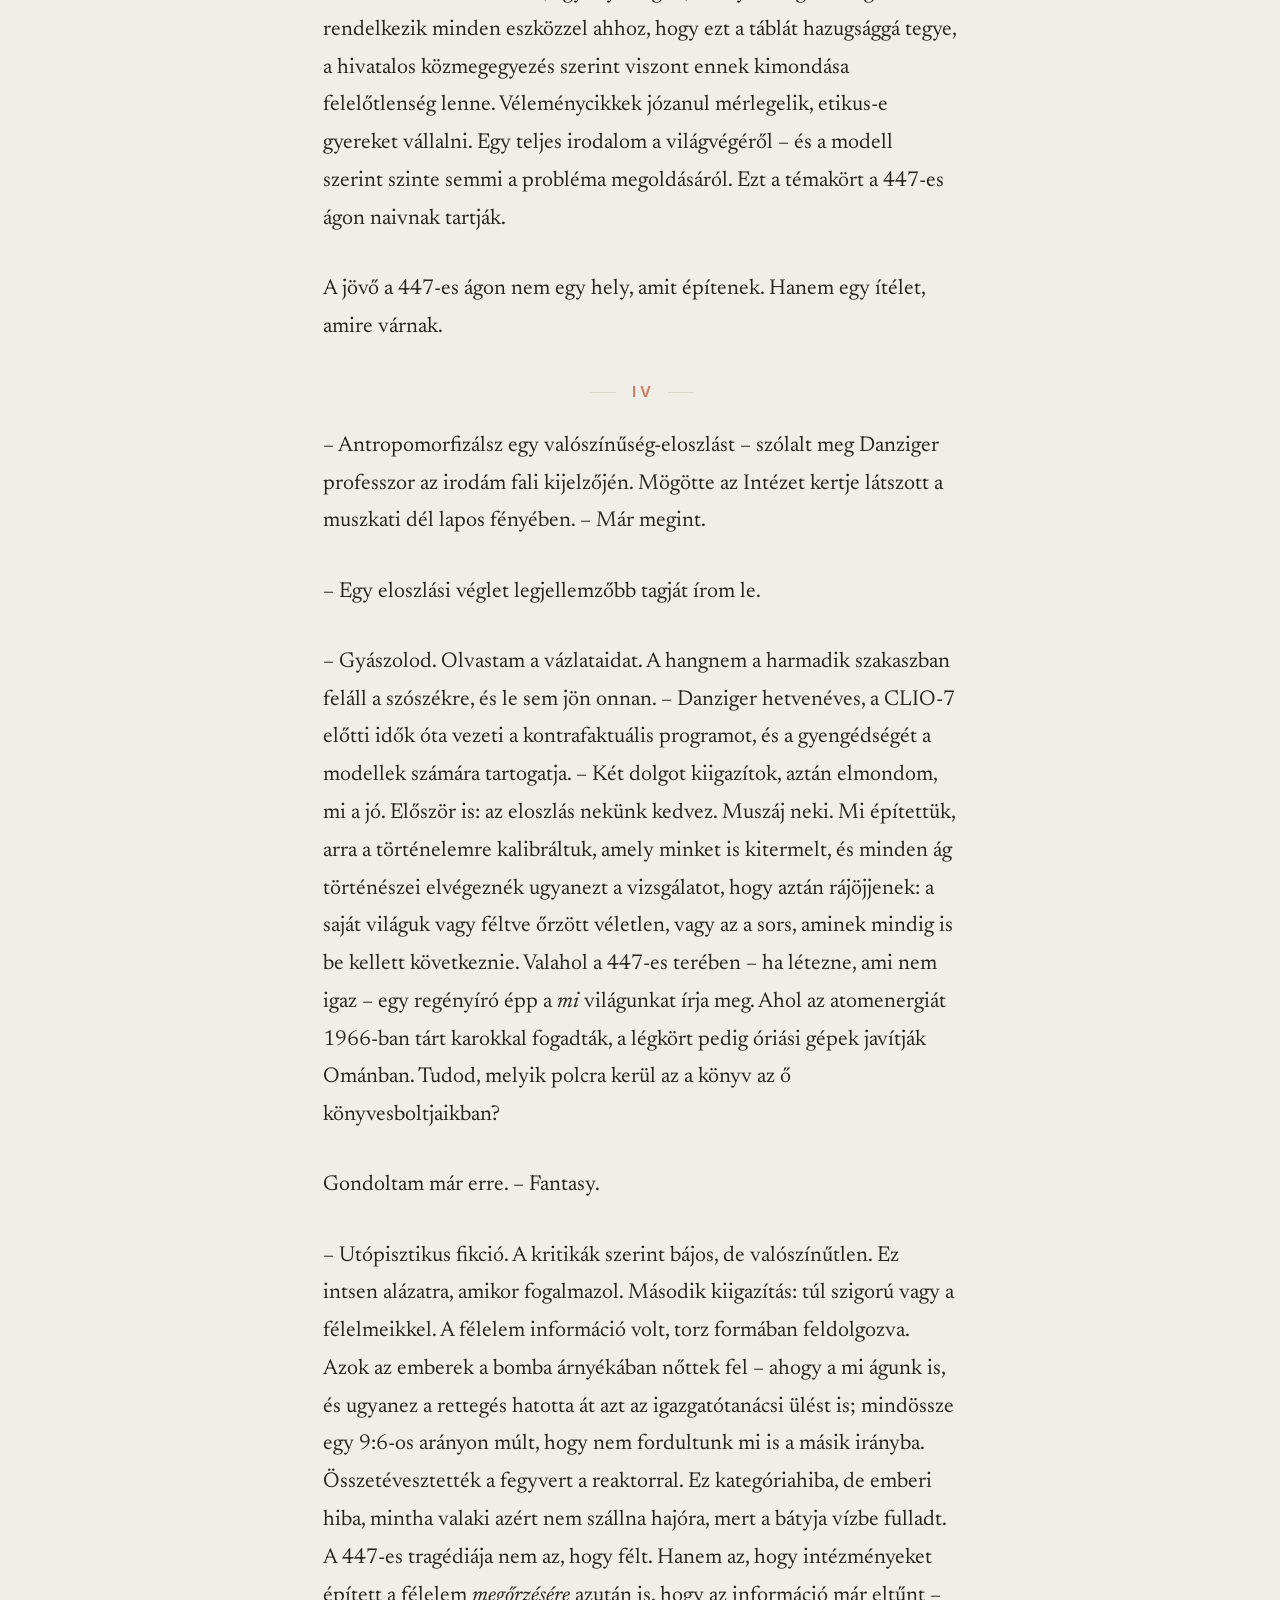
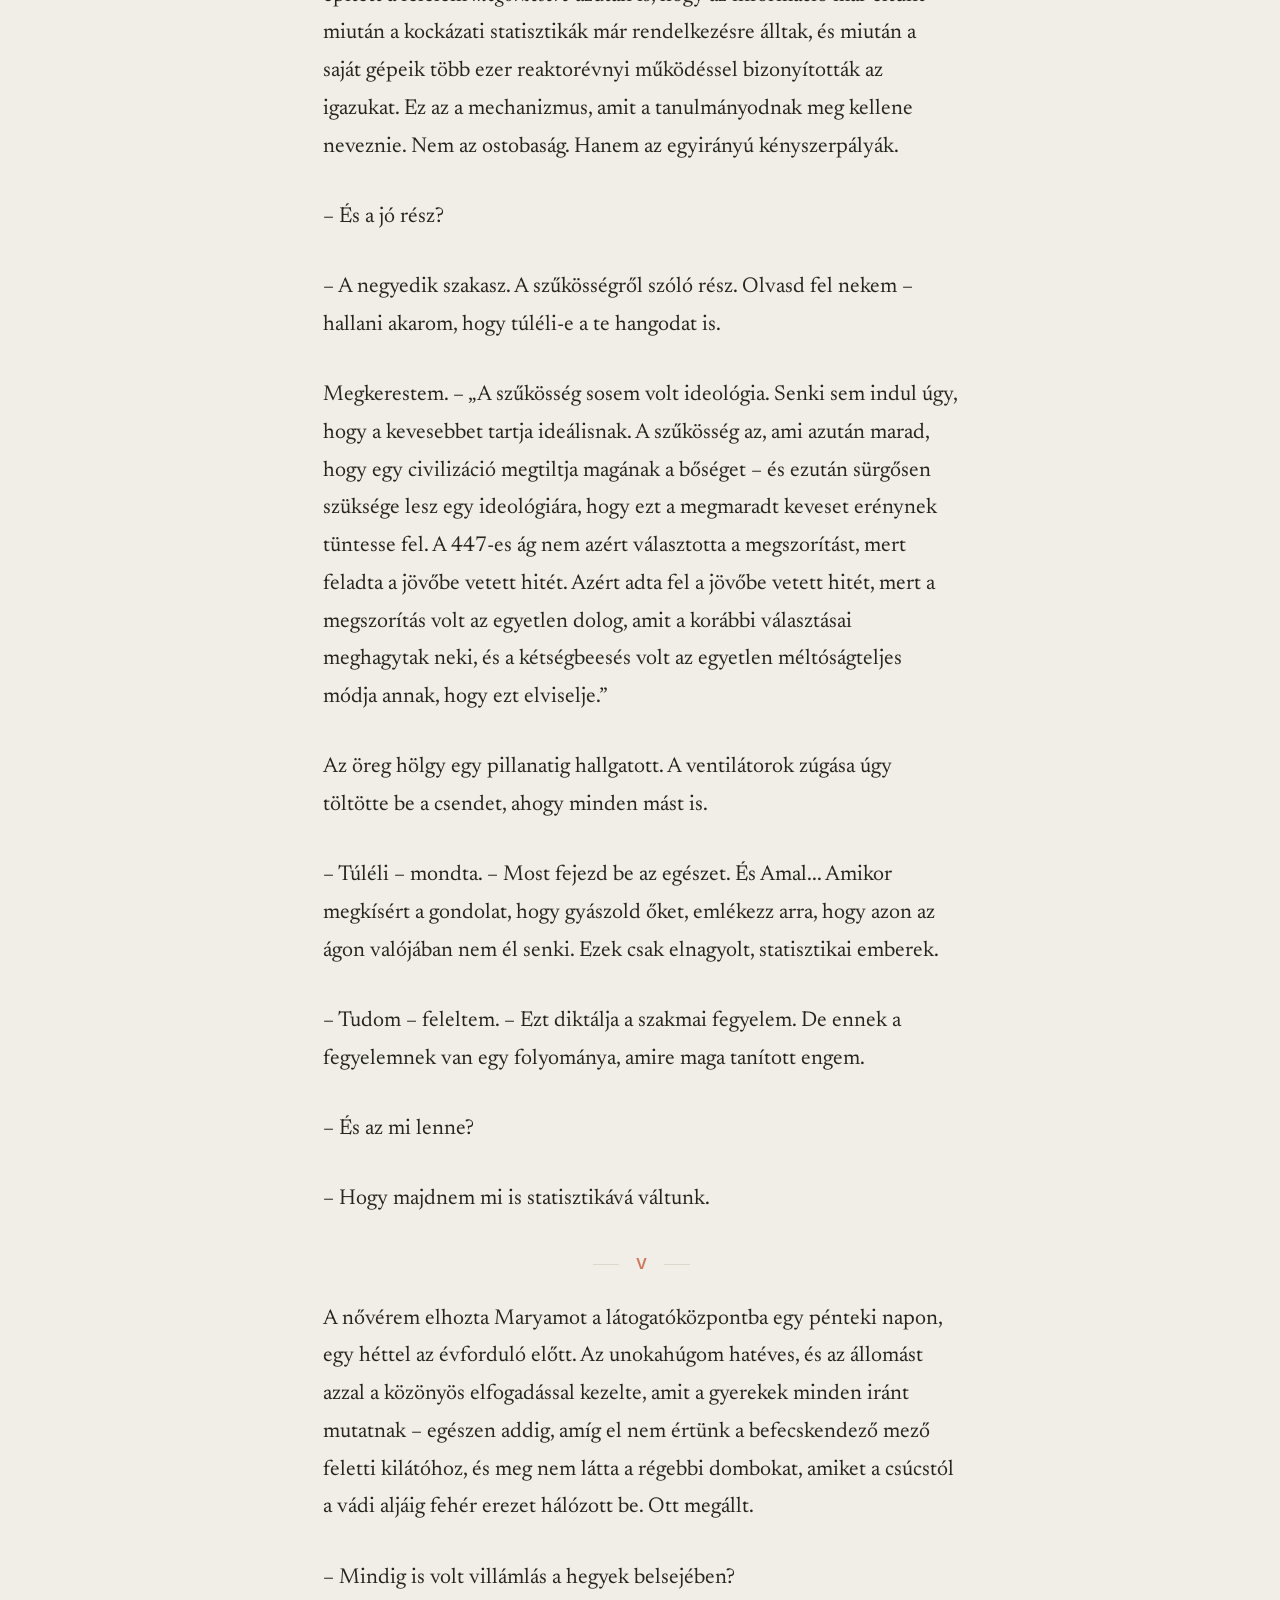
==== commit acd853da: "Unify Tohoku transcription and restore diacritics in the narrated meta description Co-Authored-By: C" ====
--- a/a-torekenyseg-tanulmany-narralt.html
+++ b/a-torekenyseg-tanulmany-narralt.html
@@ -4,7 +4,7 @@
   <meta charset="UTF-8">
   <meta name="viewport" content="width=device-width, initial-scale=1.0">
   <title>A Törékenységi Tanulmány: narrált kiadás — Balazs Feher</title>
-  <meta name="description" content="Novella Feher Balazstol. A Torekenysegi Tanulmany narralt kiadasa: Amal al-Riyami maga meseli el, es eloszor a gepet magyarazza el, csak utana a tortenelmet.">
+  <meta name="description" content="Feher Balazs novellája. A Törékenységi Tanulmány narrált kiadása: Amal al-Riyami maga meséli el, és először a gépet magyarázza el, csak utána a történelmet.">
   <link rel="icon" href="data:image/svg+xml,%3Csvg xmlns='http://www.w3.org/2000/svg' viewBox='0 0 32 32'%3E%3Crect width='32' height='32' rx='7' fill='%23cc785c'/%3E%3Ctext x='16' y='22' font-family='Georgia,serif' font-size='18' fill='%23f0eee6' text-anchor='middle'%3EF%3C/text%3E%3C/svg%3E">
   <link rel="alternate" hreflang="en" href="https://feherbalazs.github.io/the-fragility-study-narrated.html">
   <link rel="alternate" hreflang="hu" href="https://feherbalazs.github.io/a-torekenyseg-tanulmany-narralt.html">
@@ -86,10 +86,10 @@
       <p class="section-number">III</p>
 
       <p>Íme, mi az igazán kísérteties a 447-esben. Nem az, ami eltért. Hanem az, hogy mennyi minden maradt ugyanaz.</p>
-      <p>A Szovjetunió továbbra is beépíti a plutóniumtermelő reaktorkonstrukciót a polgári erőművekbe. Még mindig azzal a hibával üzemelteti, amit pozitív üregtényezőnek hívnak – ami nagyjából azt jelenti, hogy ha a hűtővíz forrni kezd, a reakció leállás helyett <em>felgyorsul</em>; mintha egy autóban a gázpedált a fékpedálhoz kötnék –, és továbbra is egy olyan kultúrába burkolózik, ahol egy ilyen hiba bejelentése a karrier végét jelenti. És ugyanazon az 1986. áprilisi éjszakán ugyanaz a csernobili reaktor szétszakítja magát. A geológia sem egyeztet az elágazási ponttal: 2011. március 11-én ugyanaz a törésvonal szakad át Tohoku partjainál, kilences magnitúdóval, és ugyanaz a fekete vízfal csap le a partra, megölve több mint tizennyolcezer embert.</p>
+      <p>A Szovjetunió továbbra is beépíti a plutóniumtermelő reaktorkonstrukciót a polgári erőművekbe. Még mindig azzal a hibával üzemelteti, amit pozitív üregtényezőnek hívnak – ami nagyjából azt jelenti, hogy ha a hűtővíz forrni kezd, a reakció leállás helyett <em>felgyorsul</em>; mintha egy autóban a gázpedált a fékpedálhoz kötnék –, és továbbra is egy olyan kultúrába burkolózik, ahol egy ilyen hiba bejelentése a karrier végét jelenti. És ugyanazon az 1986. áprilisi éjszakán ugyanaz a csernobili reaktor szétszakítja magát. A geológia sem egyeztet az elágazási ponttal: 2011. március 11-én ugyanaz a törésvonal szakad át Tóhoku partjainál, kilences magnitúdóval, és ugyanaz a fekete vízfal csap le a partra, megölve több mint tizennyolcezer embert.</p>
       <p>Ami változik, az az, hogy ezek az események mit <em>jelentenek</em>.</p>
       <p>Az én világomban Csernobilt azonnal, nemzetközi szinten úgy értelmezték, mint a szovjet intézmények elleni vádiratot – egy terv ellen, aminek az engedélyezését a Nyugat húsz évvel korábban megtagadta, és amit olyan emberek üzemeltettek, akiknek tilos volt beszélni a hibáiról. A válasz e típus kényszerített, globális nyugdíjazása és a hidegháború legnagyobb mérnöki segítségnyújtási programja volt. A 447-es ágon Csernobil olyan társadalmakba érkezik meg, amiket tizenhét évnyi reaktorellenes kampányolás készített elő, és nem úgy hat, hogy <em>az ő gépük vallott kudarcot</em>, hanem úgy, hogy <em>a gép vallott kudarcot</em>. Mintha egy híd összeomlása véget vetett volna a hidaknak.</p>
-      <p>És Tohoku: az én világomban az azon a parton lévő idős reaktorokat a kilencvenes években passzív konstrukciókra cserélték le – olyan erőművekre, amik a konvekció révén magukat hűtik, ha minden elromlik, nincsenek szivattyúk, nincsenek dízelek, nincs szükség hőstettekre –, mindezt a flotta szokásos megújításának keretében. A cunamit annak gyászolták meg, ami volt: cunaminak, és az erőművek energiát biztosítottak a mentéshez. A 447-es ágon a régi egységek még mindig állnak, mert harminc éven át politikailag lehetetlen volt megépíteni az utódjaikat. Az elárasztott dízelek és az elolvadt magok pedig megadják ennek a történelmi ágnak a végső ideológiai felhatalmazást. A CLIO rekonstrukciójában végignéztem, ahogy egy gazdag és műszakilag kiváló ország bejelenti, hogy bezárja <em>minden</em> tulajdonában lévő reaktorát, és nagyrészt szénnel és importált gázzal helyettesíti azokat. A modell ötjegyűre becsülte az ebből az egyetlen döntésből fakadó, légszennyezés okozta többlethalálozást. A döntést viszont környezetvédelmi politikai sikerként ünnepelték.</p>
+      <p>És Tóhoku: az én világomban az azon a parton lévő idős reaktorokat a kilencvenes években passzív konstrukciókra cserélték le – olyan erőművekre, amik a konvekció révén magukat hűtik, ha minden elromlik, nincsenek szivattyúk, nincsenek dízelek, nincs szükség hőstettekre –, mindezt a flotta szokásos megújításának keretében. A cunamit annak gyászolták meg, ami volt: cunaminak, és az erőművek energiát biztosítottak a mentéshez. A 447-es ágon a régi egységek még mindig állnak, mert harminc éven át politikailag lehetetlen volt megépíteni az utódjaikat. Az elárasztott dízelek és az elolvadt magok pedig megadják ennek a történelmi ágnak a végső ideológiai felhatalmazást. A CLIO rekonstrukciójában végignéztem, ahogy egy gazdag és műszakilag kiváló ország bejelenti, hogy bezárja <em>minden</em> tulajdonában lévő reaktorát, és nagyrészt szénnel és importált gázzal helyettesíti azokat. A modell ötjegyűre becsülte az ebből az egyetlen döntésből fakadó, légszennyezés okozta többlethalálozást. A döntést viszont környezetvédelmi politikai sikerként ünnepelték.</p>
       <p>Egy gyors kitérő a szénről, mert a számok számítanak, a 447-es ág pedig sosem néz szembe velük nyíltan. A szén mindennapos, látványosnak nem nevezhető működése – nincs olvadás, nincs tiltott zóna, csak apró részecskék, amelyek a tüdőbe jutnak – a nagyságrendeket tekintve évente mintegy <em>egymillió</em> embert öl meg ebben az idősíkban, generációk óta. Ez Csernobil teljes halálos mérlege néhány naponta, örökké, mindenfajta évforduló megemlékezése nélkül, mert a tüdők egyenként mondják fel a szolgálatot, és az nem mutat jól a fotókon.</p>
       <p>Tehát: a 447-es ágon 2024-re a CO<sub>2</sub> 421 milliomodrészen áll – egy piros golyó a 2375-ből, és évente kettő és féllel emelkedik. A felmelegedés másfél fokot karcol az iparosodás előtti alapvonalhoz képest, pontosan azt a küszöböt, amit az ág egy egyezményben olyan vonalként rögzített, amit nem szabad átlépni, és mindezt pontosan azokban az évtizedekben, amikor több szenet égettek el, mint az azt megelőző emberi történelem során összesen.</p>
       <p>De a legfurcsább rétege ennek az ágnak az, hogy mit tesz a jövő <em>gondolatával</em>. Miután kiiktatta az egyetlen energiaforrást, ami minden konvergált ágban építkezési projektté tette a dekarbonizációt – vagyis beton öntése, üzemanyagciklus lezárása, kész –, a 447-es intézményeire marad az a feladat, hogy valami másként keretezzék a dolgot: erkölcsi projektként. Megszorításként. Az ág saját szókincse, amit a modell a média rétegeiből felszínre hozott, hipnotikus hatású, és szó szerint átírtam ide. <em>Nettó nulla kibocsátás. Karbonlábnyom</em> – egy kifejezés, jegyzi meg szárazon a CLIO, amit egy olajtársaság reklámügynöksége tett népszerűvé, ami, ha belegondolunk, zseniális húzás: terheld át a számlát az üzemanyagról az egyénre. <em>Repülésszégyen.</em> Akadémiai karrierek épülnek a <em>nemnövekedés (degrowth)</em> matematikájára – arra a komolyan felvetett javaslatra egy olyan világban, ahol kétmilliárd ember még mindig füst felett főz, hogy egy környezetszennyezési problémára a válasz az emberi jólét mesterséges, folyamatos visszaszorítása.</p>
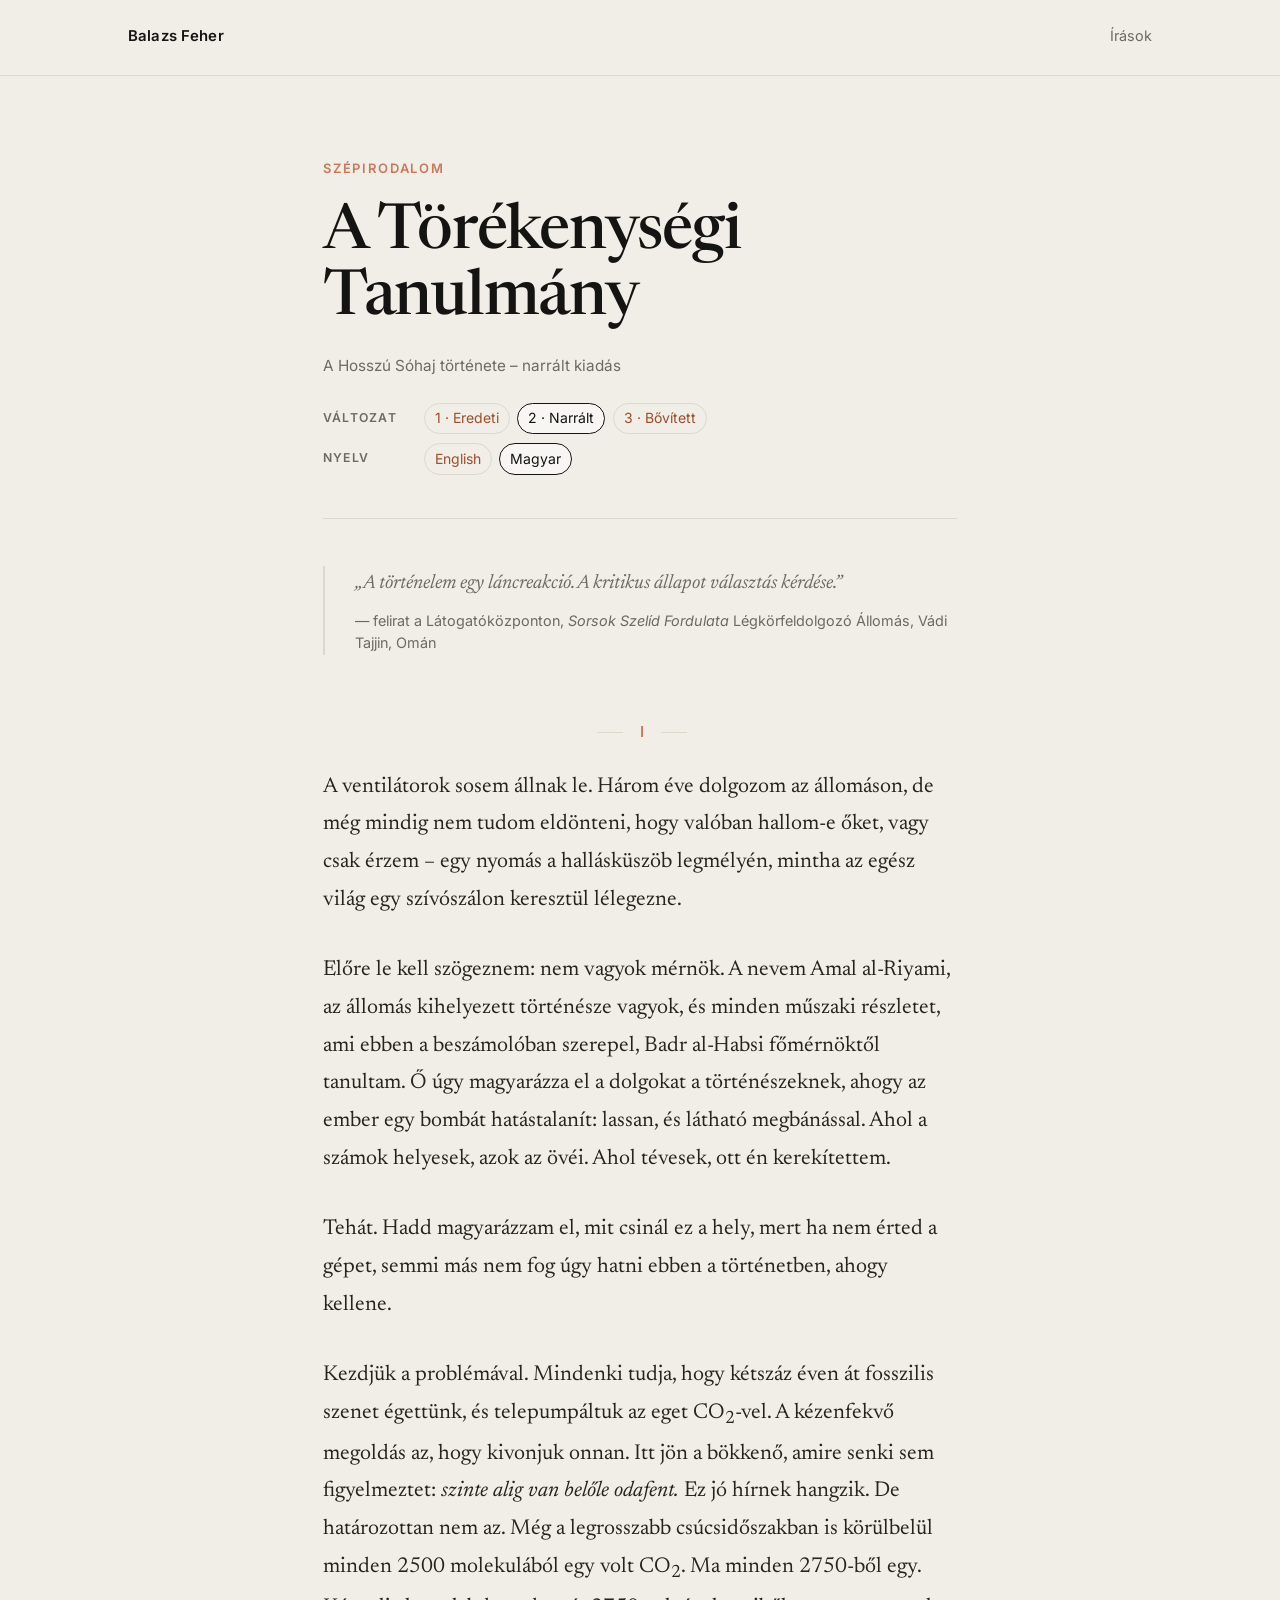
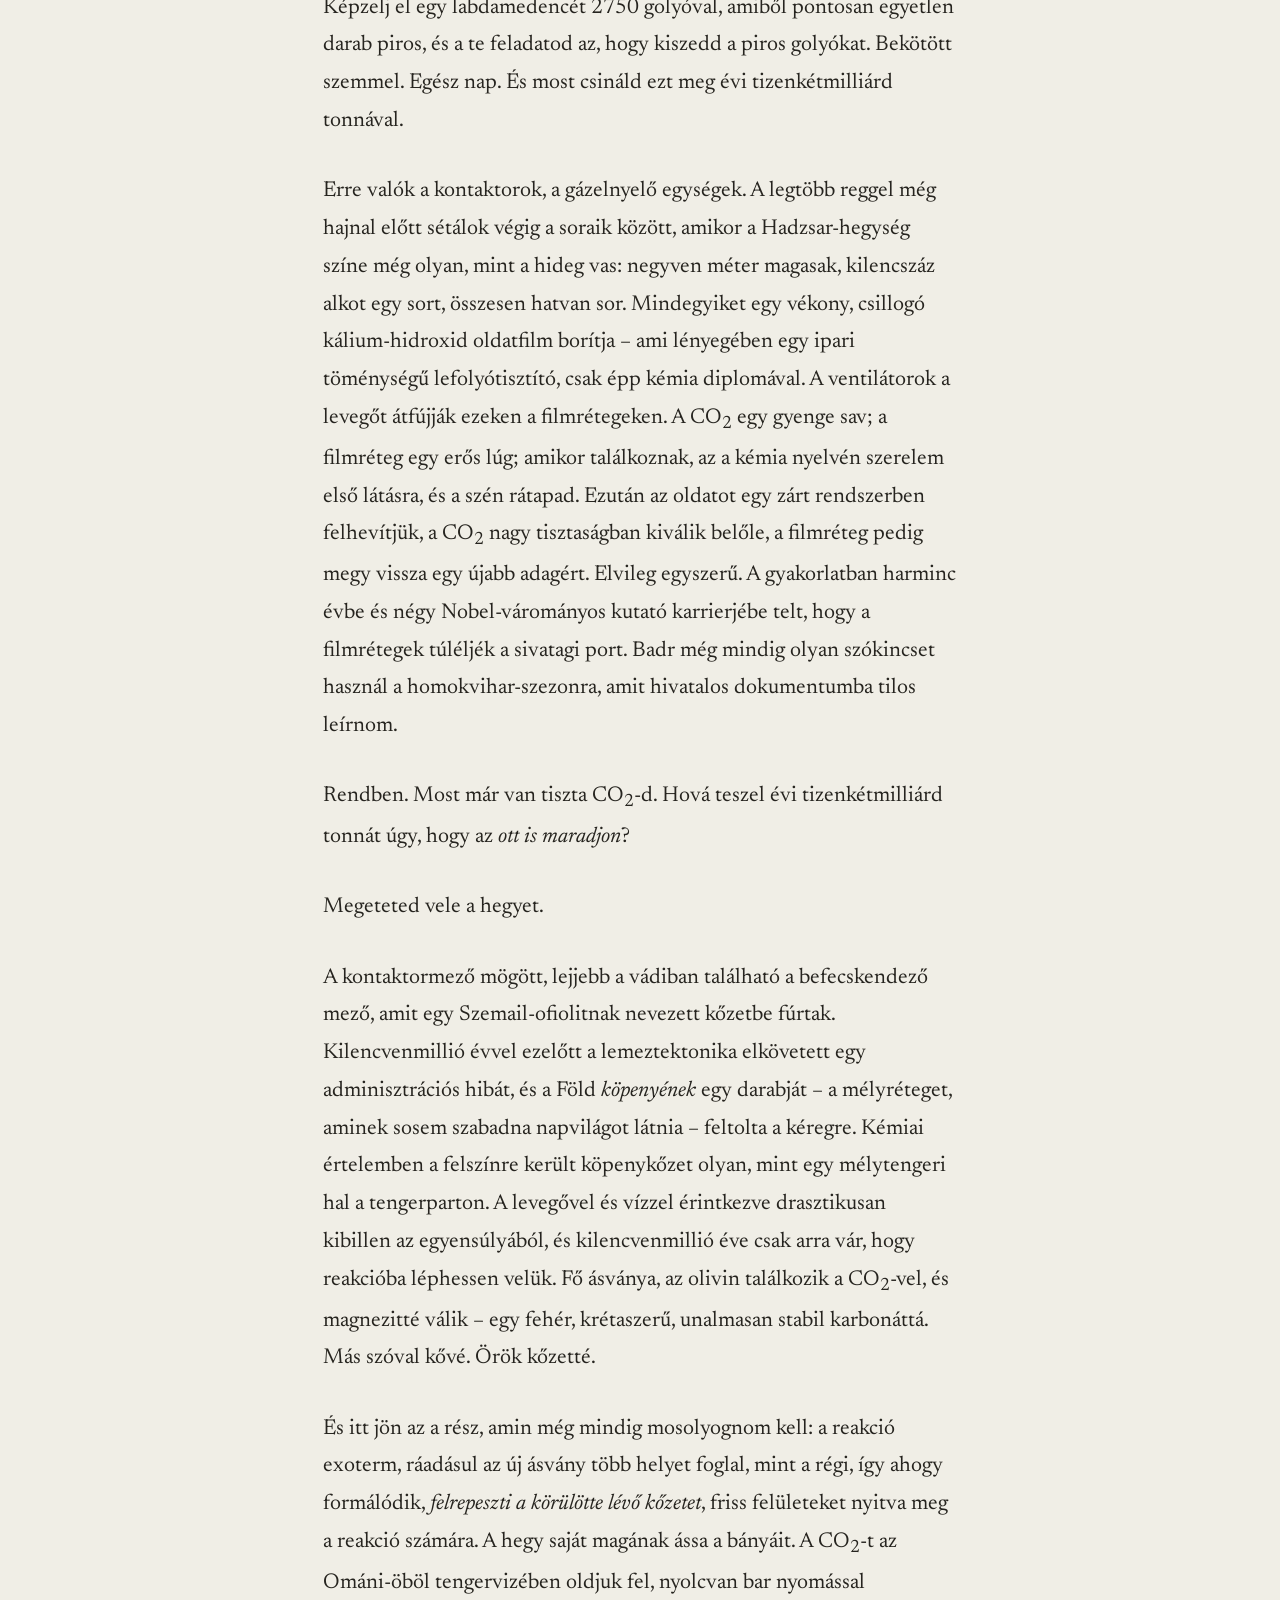
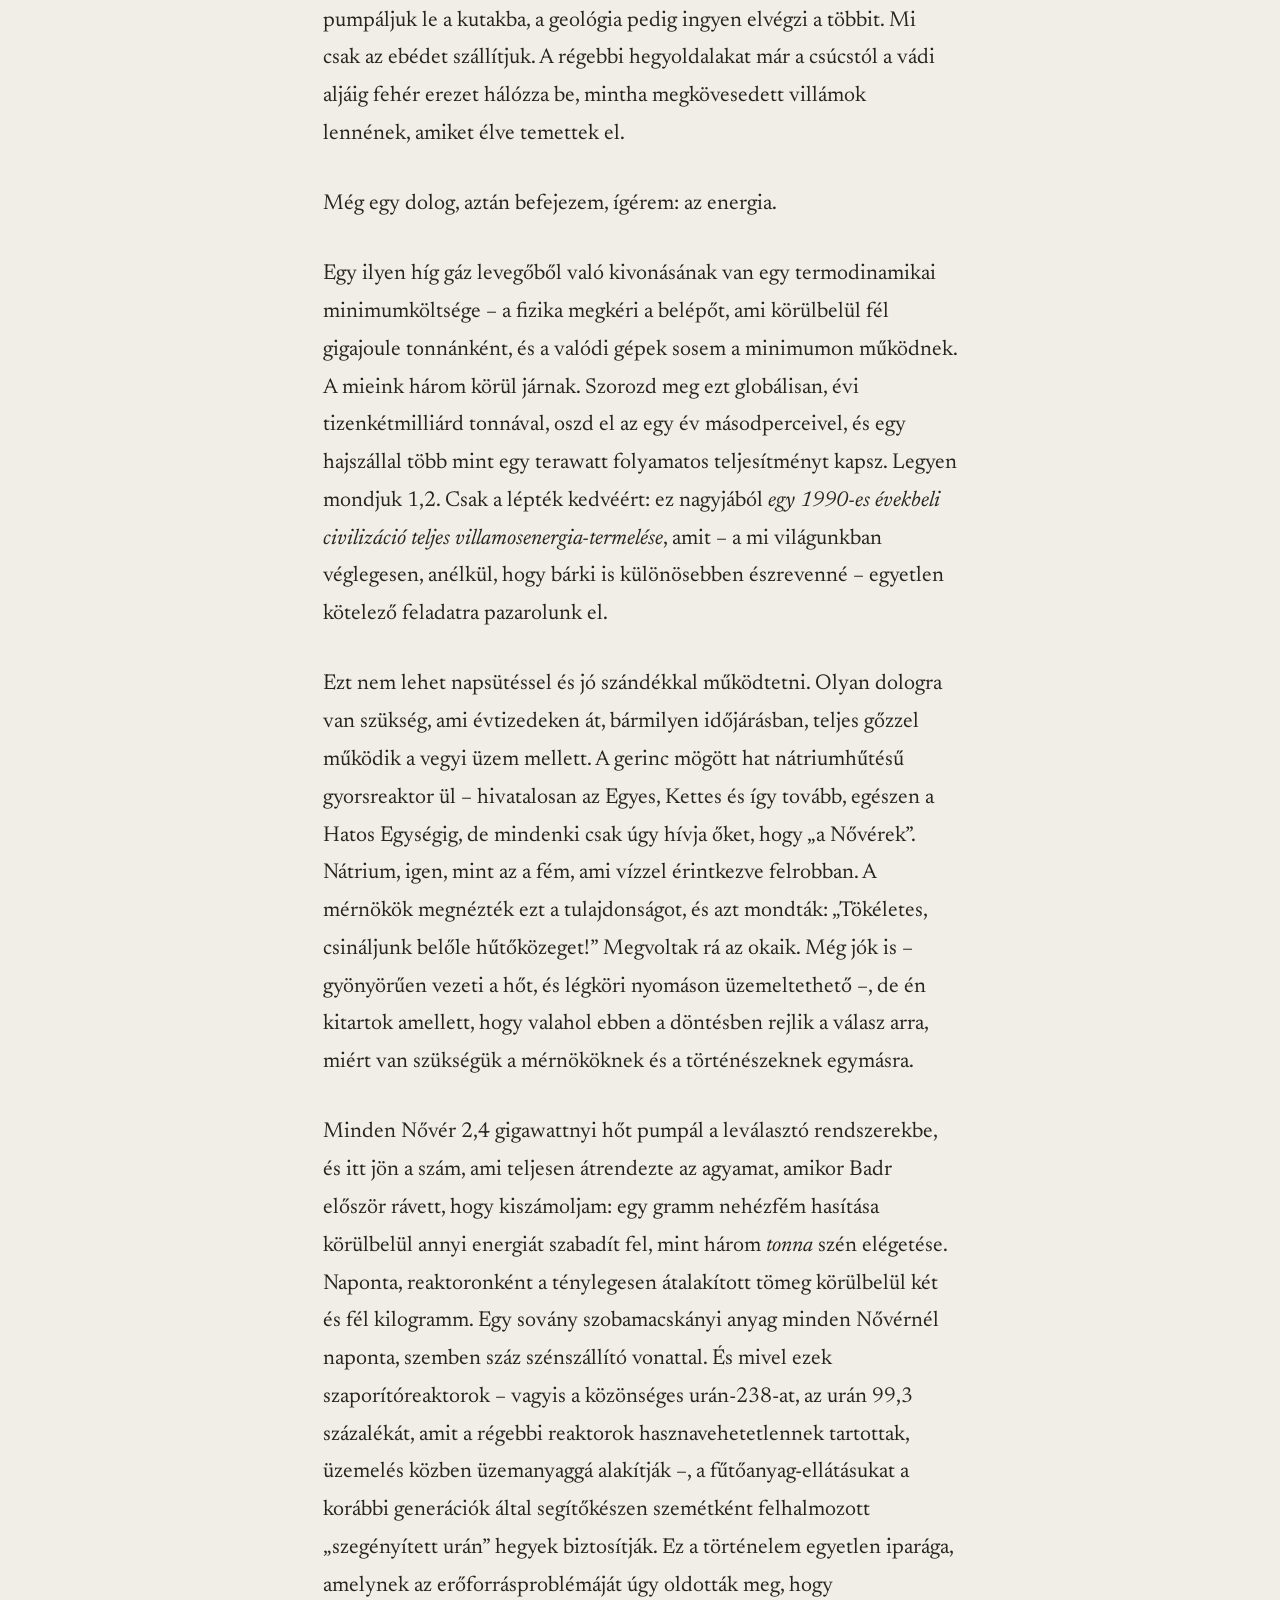
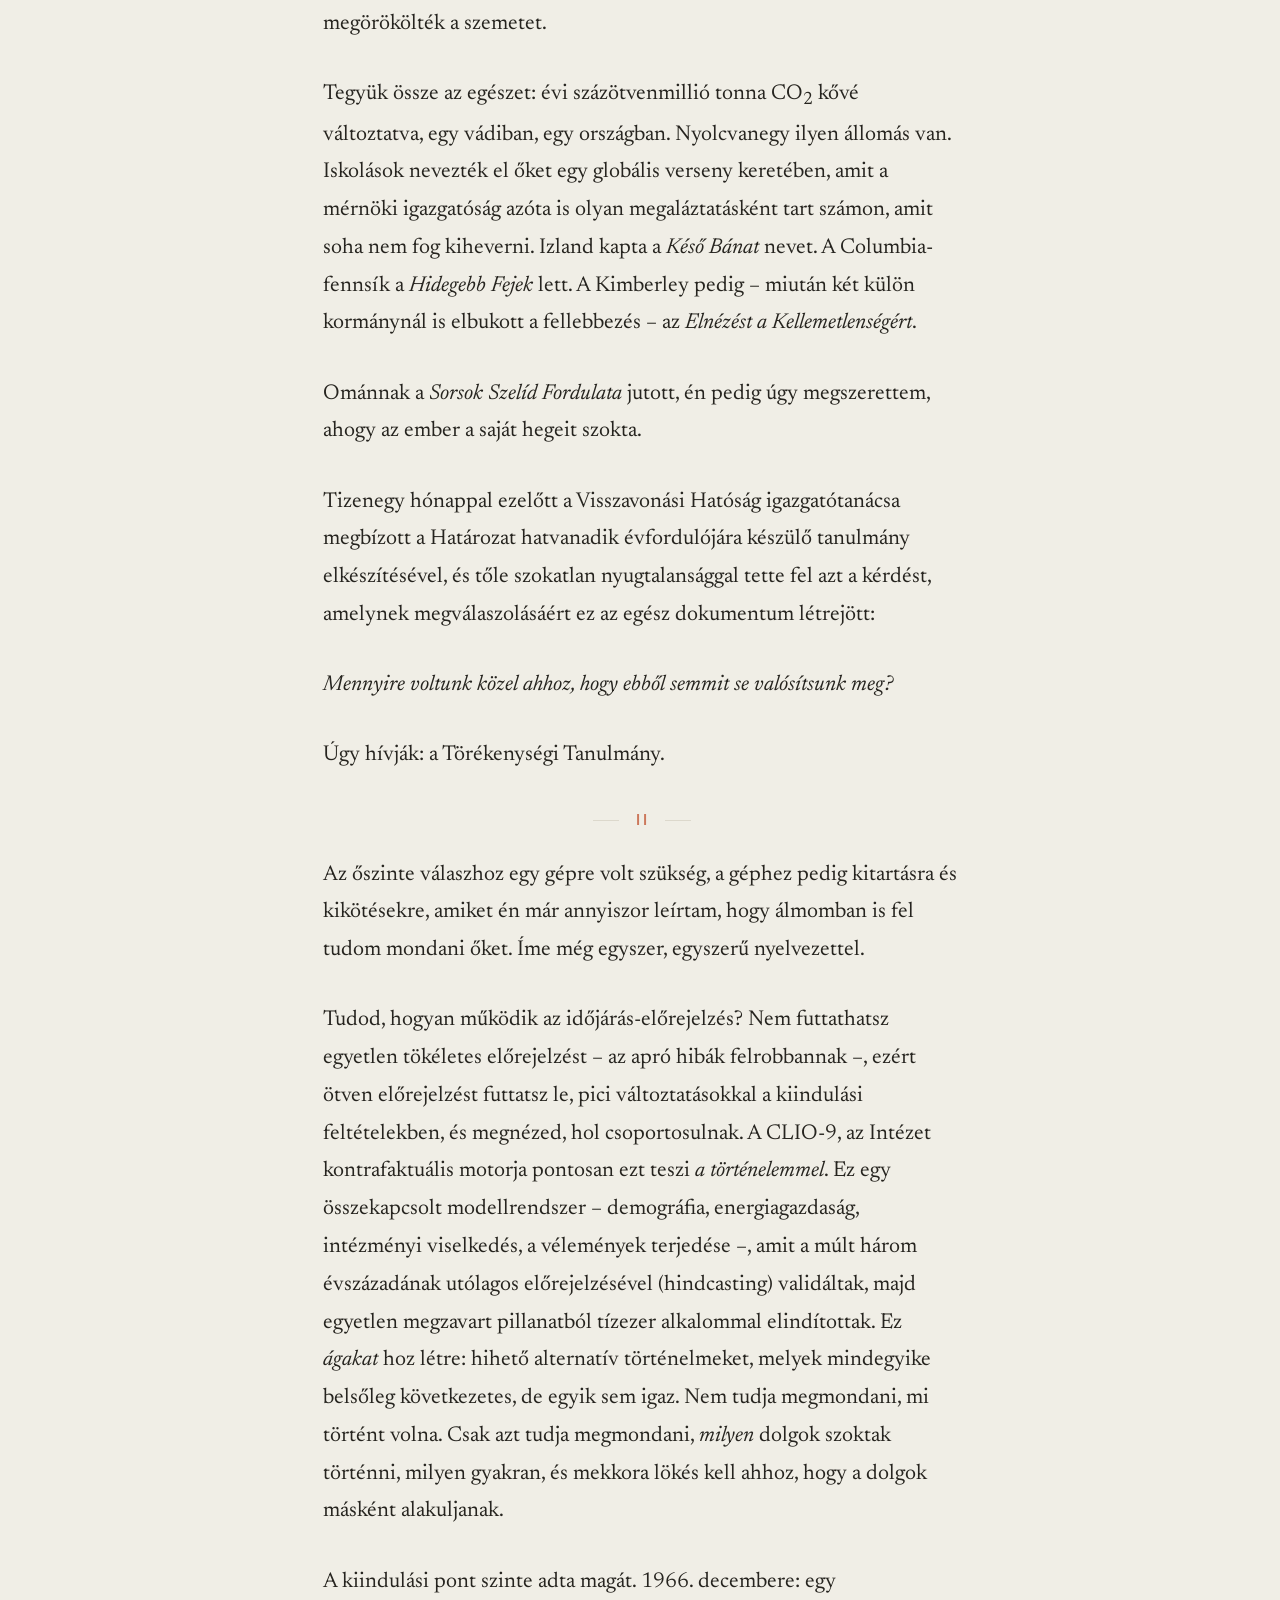
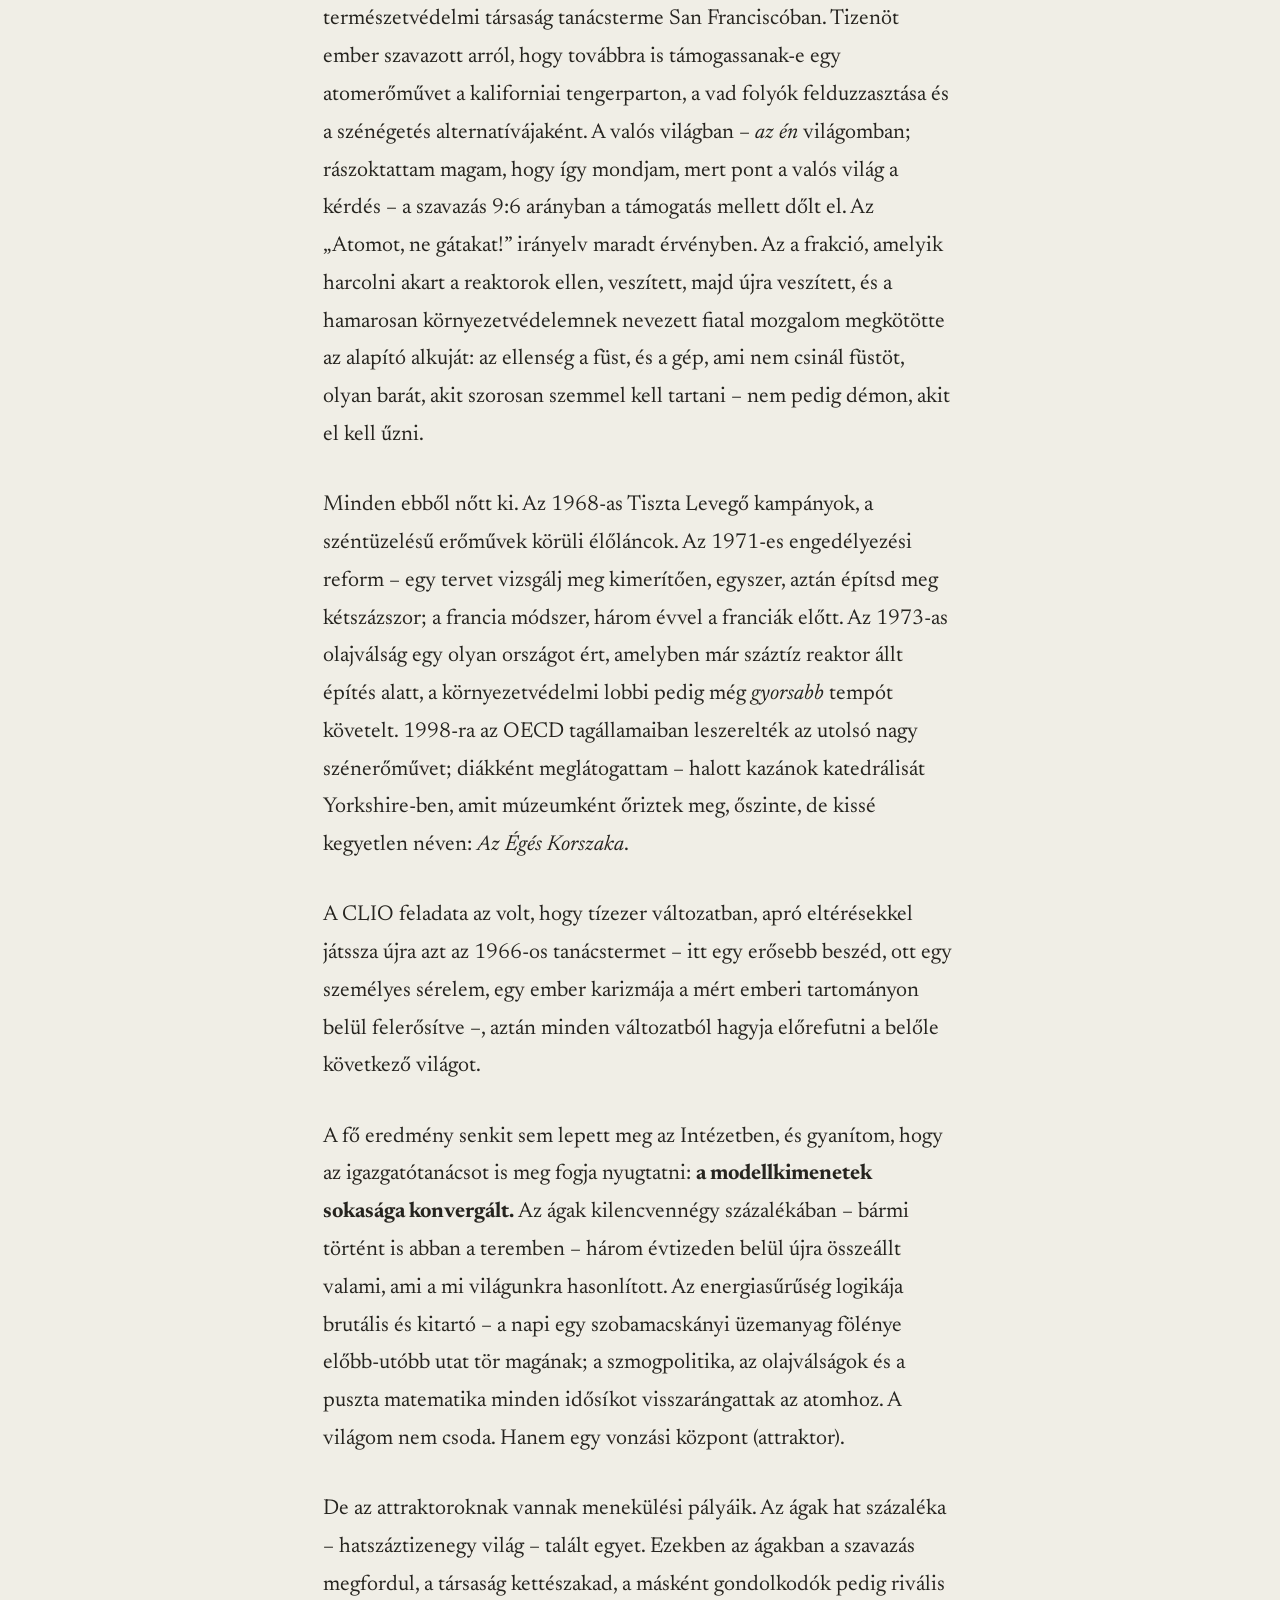
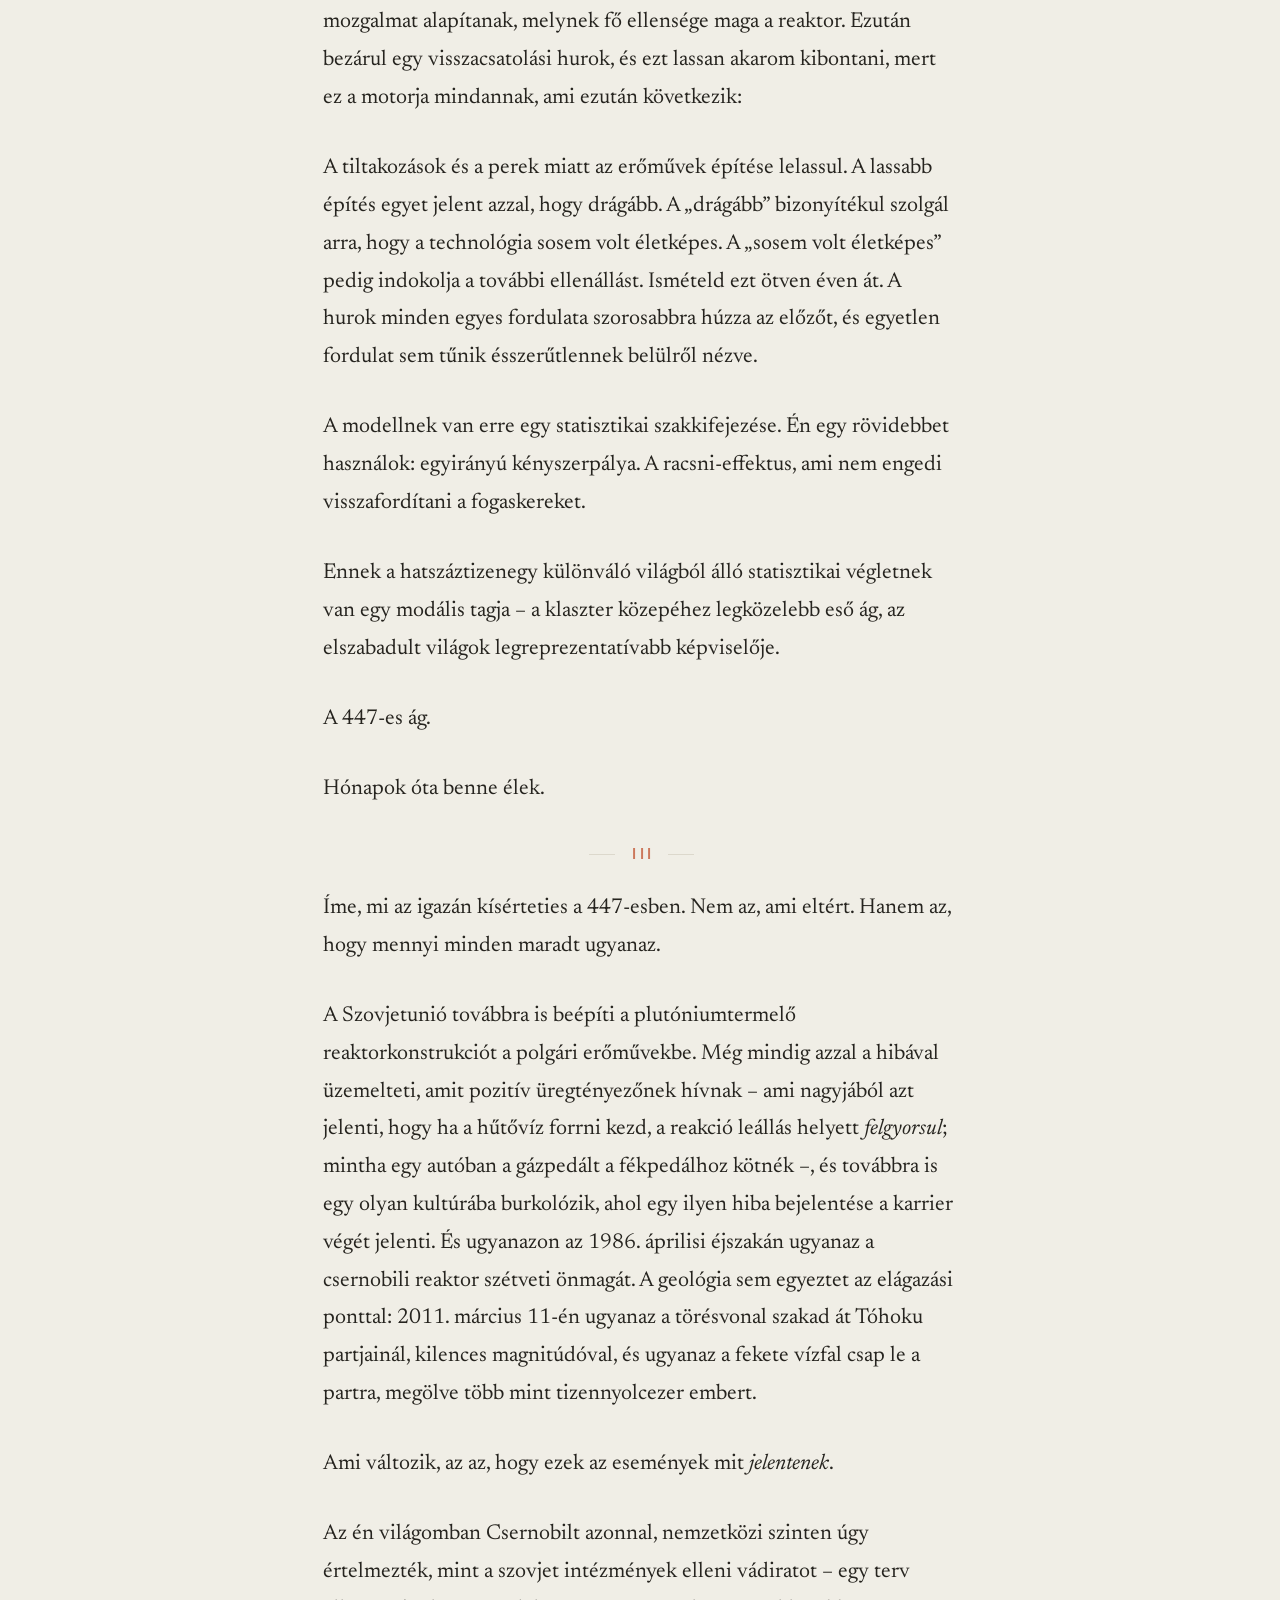
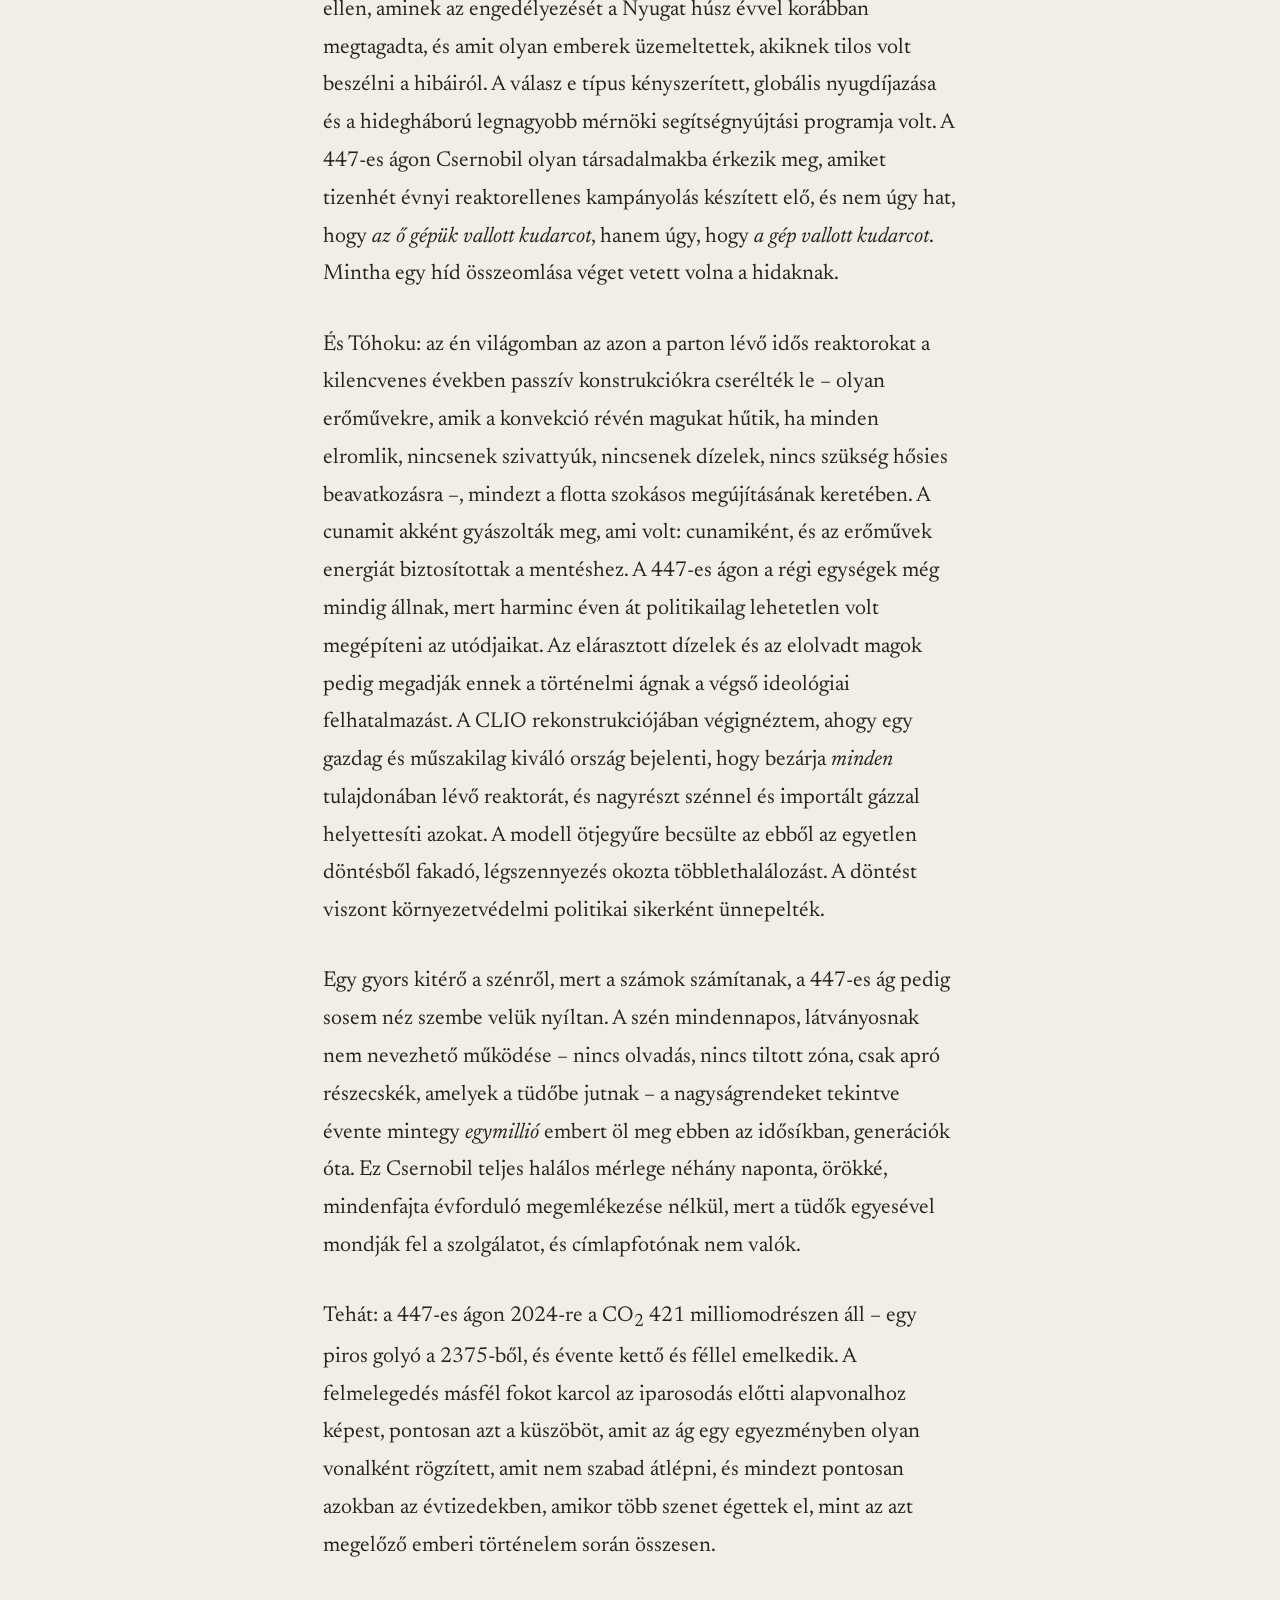
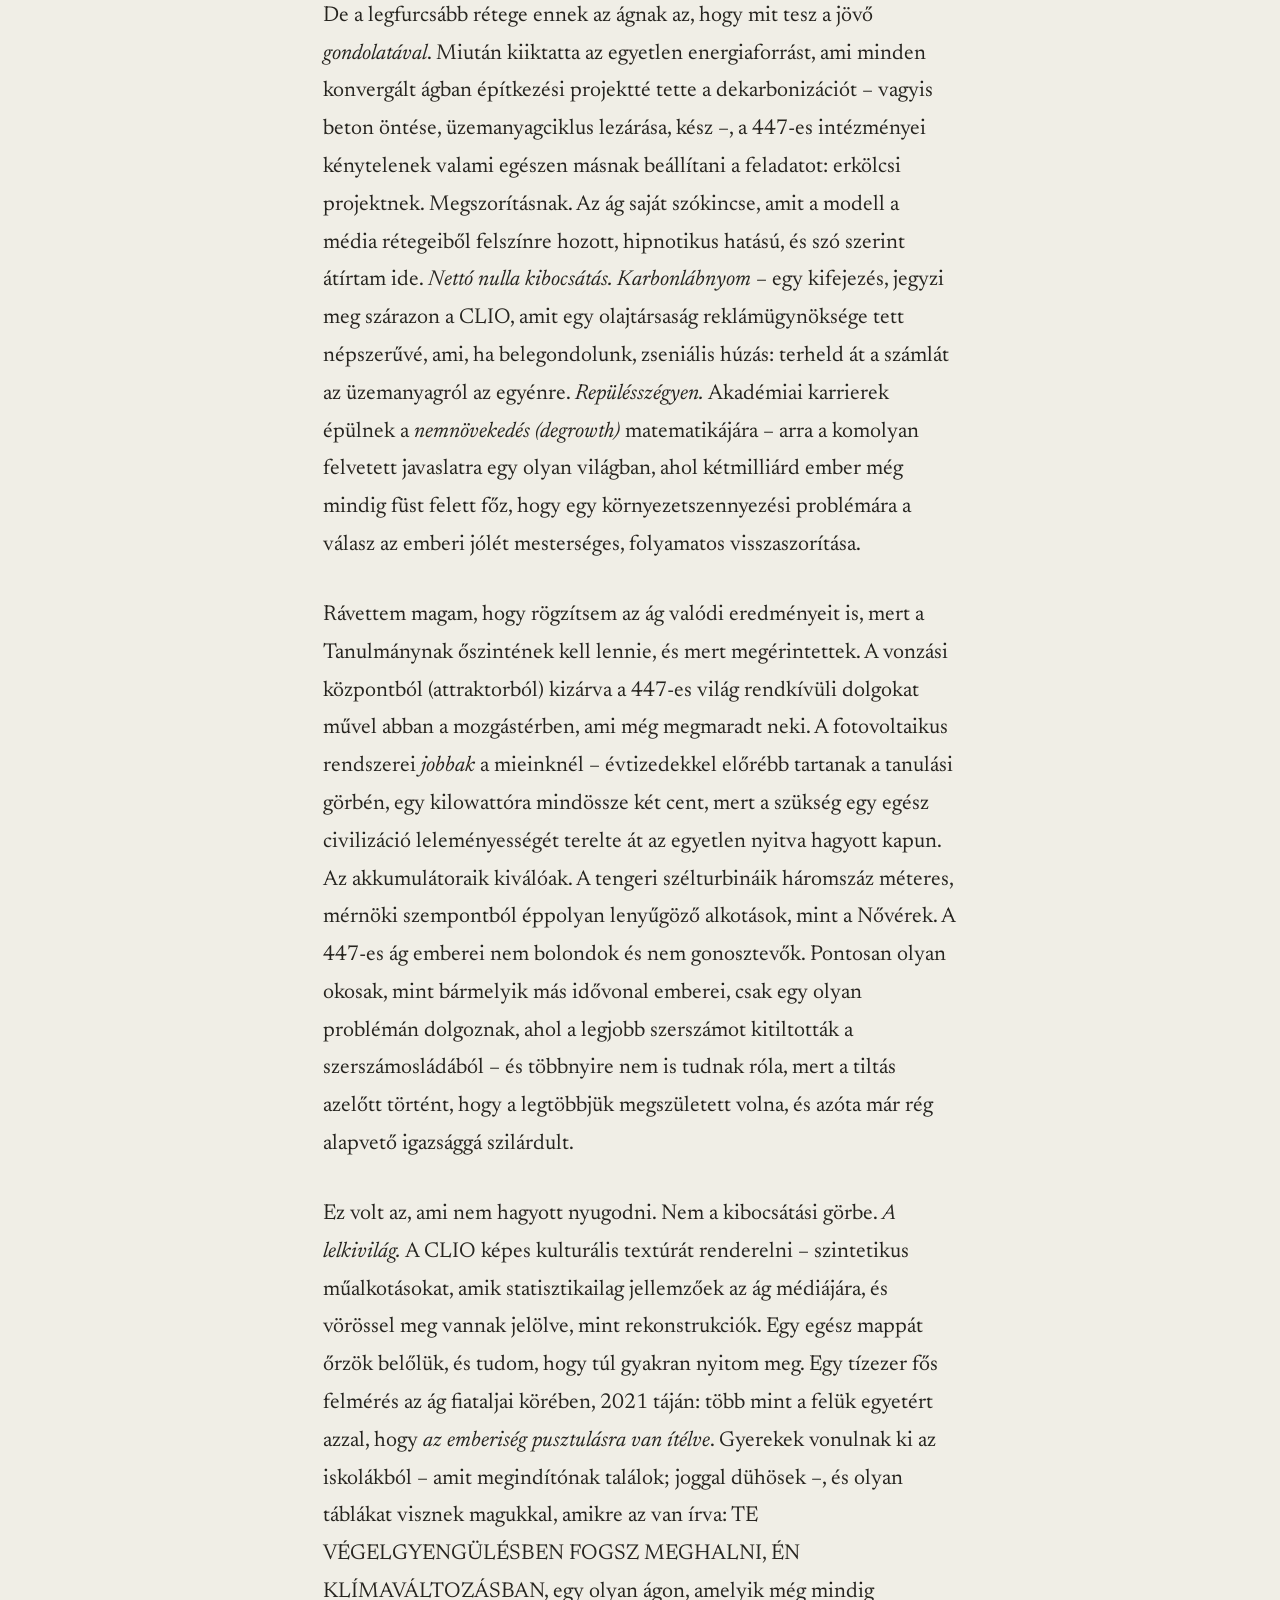
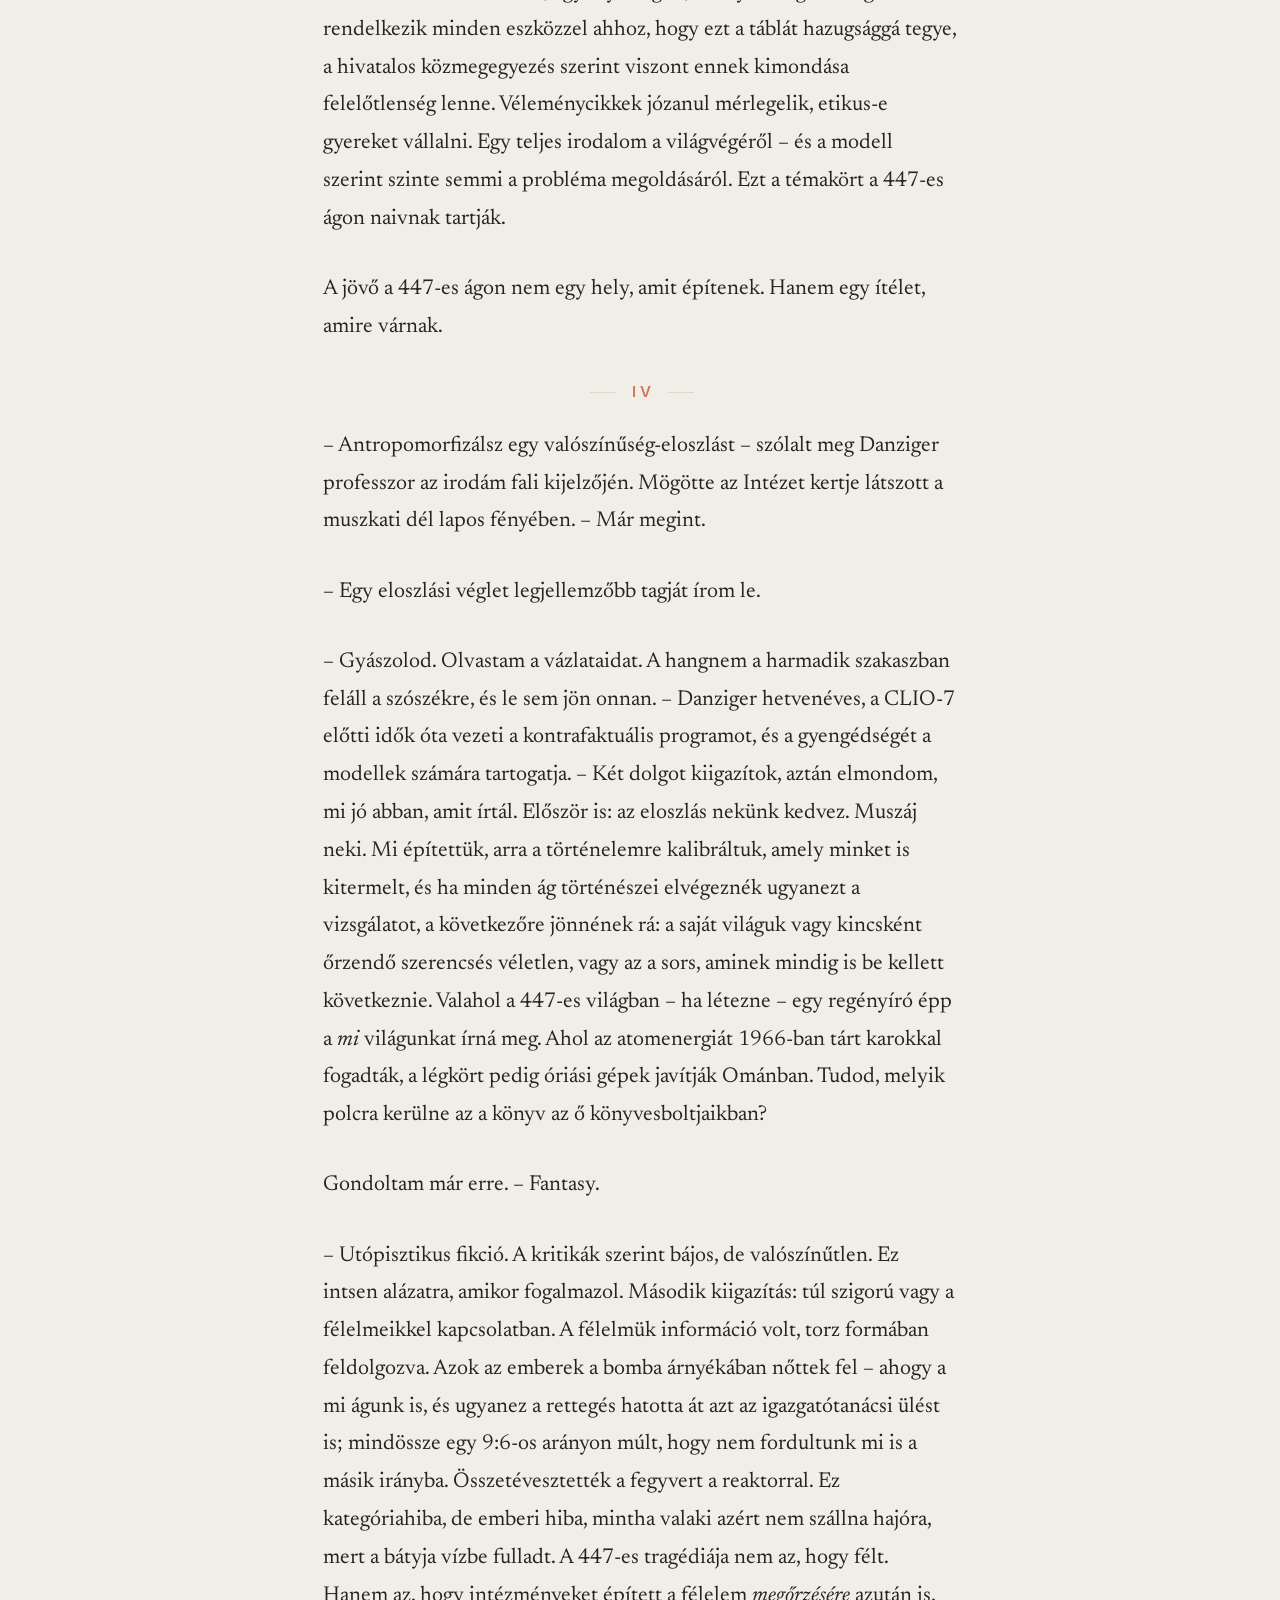
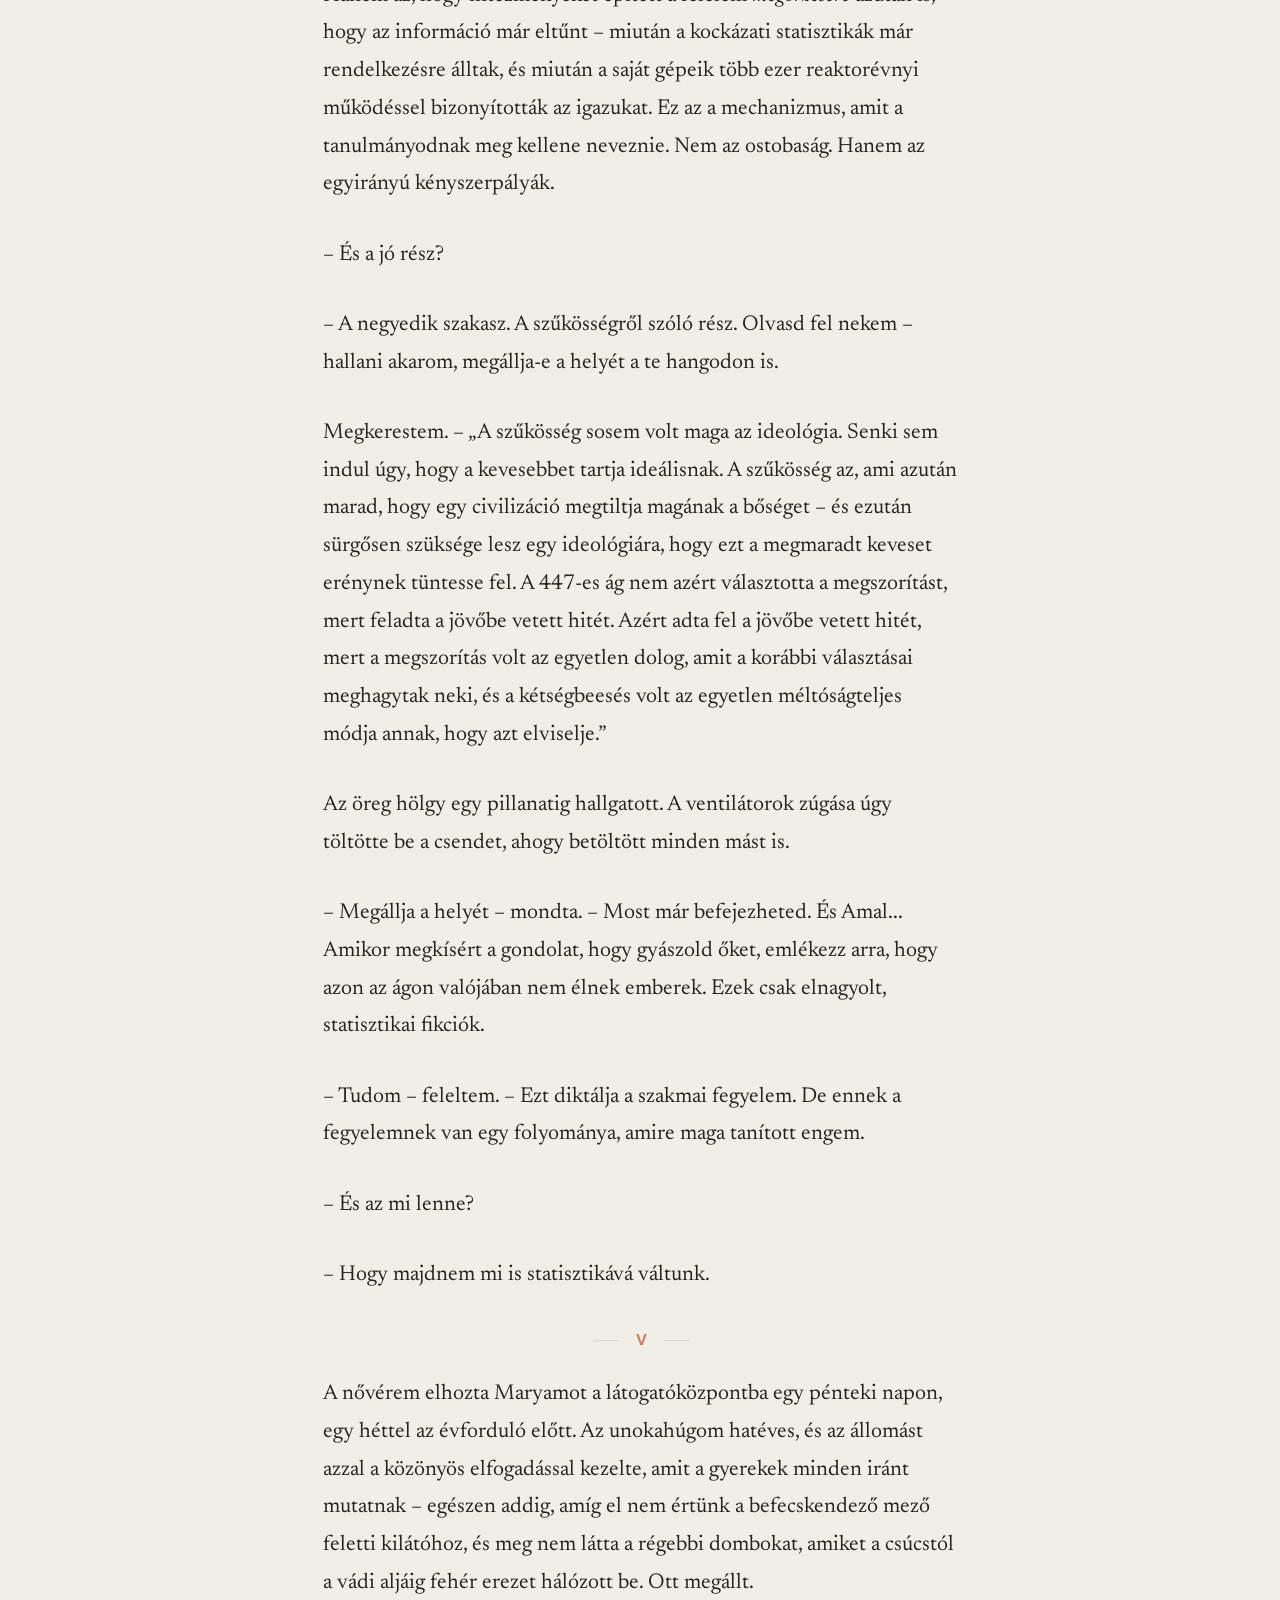
==== commit 223b6abf: "Carry the approved review-wave fixes over to versions 1 and 2 Version 1 takes fifteen fixes where th" ====
--- a/a-torekenyseg-tanulmany-narralt.html
+++ b/a-torekenyseg-tanulmany-narralt.html
@@ -50,7 +50,7 @@
       <p class="section-number">I</p>
 
       <p>A ventilátorok sosem állnak le. Három éve dolgozom az állomáson, de még mindig nem tudom eldönteni, hogy valóban hallom-e őket, vagy csak érzem – egy nyomás a hallásküszöb legmélyén, mintha az egész világ egy szívószálon keresztül lélegezne.</p>
-      <p>Előre le kell szögeznem: nem vagyok mérnök. A nevem Amal al-Riyami, az állomás beágyazott történésze vagyok, és minden műszaki részletet, ami ebben a beszámolóban szerepel, Badr al-Habsi főmérnöktől tanultam. Ő úgy magyarázza el a dolgokat a történészeknek, ahogy az ember egy bombát hatástalanít: lassan, és látható megbánással. Ahol a számok helyesek, azok az övéi. Ahol tévesek, ott én kerekítettem.</p>
+      <p>Előre le kell szögeznem: nem vagyok mérnök. A nevem Amal al-Riyami, az állomás kihelyezett történésze vagyok, és minden műszaki részletet, ami ebben a beszámolóban szerepel, Badr al-Habsi főmérnöktől tanultam. Ő úgy magyarázza el a dolgokat a történészeknek, ahogy az ember egy bombát hatástalanít: lassan, és látható megbánással. Ahol a számok helyesek, azok az övéi. Ahol tévesek, ott én kerekítettem.</p>
       <p>Tehát. Hadd magyarázzam el, mit csinál ez a hely, mert ha nem érted a gépet, semmi más nem fog úgy hatni ebben a történetben, ahogy kellene.</p>
       <p>Kezdjük a problémával. Mindenki tudja, hogy kétszáz éven át fosszilis szenet égettünk, és telepumpáltuk az eget CO<sub>2</sub>-vel. A kézenfekvő megoldás az, hogy kivonjuk onnan. Itt jön a bökkenő, amire senki sem figyelmeztet: <em>szinte alig van belőle odafent.</em> Ez jó hírnek hangzik. De határozottan nem az. Még a legrosszabb csúcsidőszakban is körülbelül minden 2500 molekulából egy volt CO<sub>2</sub>. Ma minden 2750-ből egy. Képzelj el egy labdamedencét 2750 golyóval, amiből pontosan egyetlen darab piros, és a te feladatod az, hogy kiszedd a piros golyókat. Bekötött szemmel. Egész nap. És most csináld ezt meg évi tizenkétmilliárd tonnával.</p>
       <p>Erre valók a kontaktorok, a gázelnyelő egységek. A legtöbb reggel még hajnal előtt sétálok végig a soraik között, amikor a Hadzsar-hegység színe még olyan, mint a hideg vas: negyven méter magasak, kilencszáz alkot egy sort, összesen hatvan sor. Mindegyiket egy vékony, csillogó kálium-hidroxid oldatfilm borítja – ami lényegében egy ipari töménységű lefolyótisztító, csak épp kémia diplomával. A ventilátorok a levegőt átfújják ezeken a filmrétegeken. A CO<sub>2</sub> egy gyenge sav; a filmréteg egy erős lúg; amikor találkoznak, az a kémia nyelvén szerelem első látásra, és a szén rátapad. Ezután az oldatot egy zárt rendszerben felhevítjük, a CO<sub>2</sub> nagy tisztaságban kiválik belőle, a filmréteg pedig megy vissza egy újabb adagért. Elvileg egyszerű. A gyakorlatban harminc évbe és négy Nobel-várományos kutató karrierjébe telt, hogy a filmrétegek túléljék a sivatagi port. Badr még mindig olyan szókincset használ a homokvihar-szezonra, amit hivatalos dokumentumba tilos leírnom.</p>
@@ -64,18 +64,18 @@
       <p>Minden Nővér 2,4 gigawattnyi hőt pumpál a leválasztó rendszerekbe, és itt jön a szám, ami teljesen átrendezte az agyamat, amikor Badr először rávett, hogy kiszámoljam: egy gramm nehézfém hasítása körülbelül annyi energiát szabadít fel, mint három <em>tonna</em> szén elégetése. Naponta, reaktoronként a ténylegesen átalakított tömeg körülbelül két és fél kilogramm. Egy sovány szobamacskányi anyag minden Nővérnél naponta, szemben száz szénszállító vonattal. És mivel ezek szaporítóreaktorok – vagyis a közönséges urán-238-at, az urán 99,3 százalékát, amit a régebbi reaktorok hasznavehetetlennek tartottak, üzemelés közben üzemanyaggá alakítják –, a fűtőanyag-ellátásukat a korábbi generációk által segítőkészen szemétként felhalmozott „szegényített urán” hegyek biztosítják. Ez a történelem egyetlen iparága, amelynek az erőforrásproblémáját úgy oldották meg, hogy megörökölték a szemetet.</p>
       <p>Tegyük össze az egészet: évi százötvenmillió tonna CO<sub>2</sub> kővé változtatva, egy vádiban, egy országban. Nyolcvanegy ilyen állomás van. Iskolások nevezték el őket egy globális verseny keretében, amit a mérnöki igazgatóság azóta is olyan megaláztatásként tart számon, amit soha nem fog kiheverni. Izland kapta a <em>Késő Bánat</em> nevet. A Columbia-fennsík a <em>Hidegebb Fejek</em> lett. A Kimberley pedig – miután két külön kormánynál is elbukott a fellebbezés – az <em>Elnézést a Kellemetlenségért</em>.</p>
       <p>Ománnak a <em>Sorsok Szelíd Fordulata</em> jutott, én pedig úgy megszerettem, ahogy az ember a saját hegeit szokta.</p>
-      <p>Tizenegy hónappal ezelőtt a Visszavonási Hatóság igazgatótanácsa megbízott a Határozat hatvanadik évfordulójára készülő tanulmány elkészítésével, és szokatlan idegességgel feltette azt a kérdést, amelynek megválaszolásáért ez az egész dokumentum létrejött:</p>
-      <p><em>Mennyire voltunk közel ahhoz, hogy mindezt egyáltalán ne tegyük meg?</em></p>
+      <p>Tizenegy hónappal ezelőtt a Visszavonási Hatóság igazgatótanácsa megbízott a Határozat hatvanadik évfordulójára készülő tanulmány elkészítésével, és tőle szokatlan nyugtalansággal tette fel azt a kérdést, amelynek megválaszolásáért ez az egész dokumentum létrejött:</p>
+      <p><em>Mennyire voltunk közel ahhoz, hogy ebből semmit se valósítsunk meg?</em></p>
       <p>Úgy hívják: a Törékenységi Tanulmány.</p>
 
       <p class="section-number">II</p>
 
-      <p>Az őszinte válaszhoz egy gépre volt szükség, a géphez pedig kitartásra és fenntartásokra, amiket én már annyiszor leírtam, hogy álmomban is fel tudom mondani őket. Íme még egyszer, egyszerű nyelvezettel.</p>
-      <p>Tudod, hogyan működik az időjárás-előrejelzés? Nem futtathatsz egyetlen tökéletes előrejelzést – az apró hibák felrobbannak –, ezért ötven előrejelzést futtatsz le, pici változtatásokkal a kiindulási feltételekben, és megnézed, hol csoportosulnak. A CLIO-9, az Intézet kontrafaktuális motorja pontosan ezt teszi <em>a történelemmel</em>. Ez egy összekapcsolt modellrendszer – demográfia, energiagazdaság, intézményi viselkedés, a vélemények terjedése –, amit a múlt három évszázadának utólagos előrejelzésével (hindcasting) validáltak, majd egyetlen megzavart pillanatból tízezer alkalommal elindítottak. Ez <em>ágakat</em> hoz létre: hihető alternatív történelmeket, melyek mindegyike belsőleg következetes, de egyik sem igaz. Nem tudja megmondani, mi történt volna. Csak azt tudja megmondani, <em>milyen</em> dolgok szoktak történni, milyen gyakran, és mennyire kell meglökni a világot ahhoz, hogy ezt elérjük.</p>
-      <p>A kiindulási pont szinte adta magát. 1966. decembere: egy természetvédelmi társaság tanácsterme San Franciscóban. Tizenöt ember szavaz arról, hogy továbbra is támogassanak-e egy atomerőművet a kaliforniai tengerparton, a vadvizek elgátolása és a szénégetés alternatívájaként. A valós világban – <em>az én</em> világomban; rászoktattam magam, hogy így mondjam, mert pont a valós világ a kérdés – a szavazás 9:6 arányban a támogatás mellett dőlt el. Az „Atomot, ne gátakat!” irányelv maradt érvényben. Az a frakció, amelyik harcolni akart a reaktor ellen, veszített, majd újra veszített, és a hamarosan környezetvédelemnek nevezett fiatal mozgalom megkötötte az alapalkuját: az ellenség a füst, és a gép, ami nem csinál füstöt, olyan barát, akit szorosan szemmel kell tartani – nem pedig egy démon, akit ki kell űzni.</p>
+      <p>Az őszinte válaszhoz egy gépre volt szükség, a géphez pedig kitartásra és kikötésekre, amiket én már annyiszor leírtam, hogy álmomban is fel tudom mondani őket. Íme még egyszer, egyszerű nyelvezettel.</p>
+      <p>Tudod, hogyan működik az időjárás-előrejelzés? Nem futtathatsz egyetlen tökéletes előrejelzést – az apró hibák felrobbannak –, ezért ötven előrejelzést futtatsz le, pici változtatásokkal a kiindulási feltételekben, és megnézed, hol csoportosulnak. A CLIO-9, az Intézet kontrafaktuális motorja pontosan ezt teszi <em>a történelemmel</em>. Ez egy összekapcsolt modellrendszer – demográfia, energiagazdaság, intézményi viselkedés, a vélemények terjedése –, amit a múlt három évszázadának utólagos előrejelzésével (hindcasting) validáltak, majd egyetlen megzavart pillanatból tízezer alkalommal elindítottak. Ez <em>ágakat</em> hoz létre: hihető alternatív történelmeket, melyek mindegyike belsőleg következetes, de egyik sem igaz. Nem tudja megmondani, mi történt volna. Csak azt tudja megmondani, <em>milyen</em> dolgok szoktak történni, milyen gyakran, és mekkora lökés kell ahhoz, hogy a dolgok másként alakuljanak.</p>
+      <p>A kiindulási pont szinte adta magát. 1966. decembere: egy természetvédelmi társaság tanácsterme San Franciscóban. Tizenöt ember szavazott arról, hogy továbbra is támogassanak-e egy atomerőművet a kaliforniai tengerparton, a vad folyók felduzzasztása és a szénégetés alternatívájaként. A valós világban – <em>az én</em> világomban; rászoktattam magam, hogy így mondjam, mert pont a valós világ a kérdés – a szavazás 9:6 arányban a támogatás mellett dőlt el. Az „Atomot, ne gátakat!” irányelv maradt érvényben. Az a frakció, amelyik harcolni akart a reaktorok ellen, veszített, majd újra veszített, és a hamarosan környezetvédelemnek nevezett fiatal mozgalom megkötötte az alapító alkuját: az ellenség a füst, és a gép, ami nem csinál füstöt, olyan barát, akit szorosan szemmel kell tartani – nem pedig démon, akit el kell űzni.</p>
       <p>Minden ebből nőtt ki. Az 1968-as Tiszta Levegő kampányok, a széntüzelésű erőművek körüli élőláncok. Az 1971-es engedélyezési reform – egy tervet vizsgálj meg kimerítően, egyszer, aztán építsd meg kétszázszor; a francia módszer, három évvel a franciák előtt. Az 1973-as olajválság egy olyan országot ért, amelyben már száztíz reaktor állt építés alatt, a környezetvédelmi lobbi pedig még <em>gyorsabb</em> tempót követelt. 1998-ra az OECD tagállamaiban leszerelték az utolsó nagy szénerőművet; diákként meglátogattam – halott kazánok katedrálisát Yorkshire-ben, amit múzeumként őriztek meg, őszinte, de kissé kegyetlen néven: <em>Az Égés Korszaka</em>.</p>
-      <p>A CLIO feladata az volt, hogy abban az 1966-os tanácsteremben egy kicsit átrendezze a meggyőzés súlypontjait – itt egy erősebb beszéd, ott egy személyes sérelem, egy ember karizmája a mért emberi tartományon belül felerősítve –, és hagyja, hogy a törésponttól tízezer alternatív világ induljon útjára.</p>
-      <p>A fő eredmény senkit sem lepett meg az Intézetben, és gyanítom, hogy az igazgatótanácsot is meg fogja nyugtatni: <strong>a modellkimenetek sokasága konvergált.</strong> Az ágak kilencvennégy százalékában bármi is történt abban a szobában, valami olyasmi állt össze három évtizeden belül, mint a mi világunk. Az energiasűrűség logikája brutális és türelmes – a napi egy szobamacskányi üzemanyag logikáját nem lehet a végtelenségig elnyomni; a szmogpolitika, az olajválságok és a puszta matematika minden idősíkot visszarángattak az atomhoz. A világom nem csoda. Hanem egy vonzási központ (attraktor).</p>
+      <p>A CLIO feladata az volt, hogy tízezer változatban, apró eltérésekkel játssza újra azt az 1966-os tanácstermet – itt egy erősebb beszéd, ott egy személyes sérelem, egy ember karizmája a mért emberi tartományon belül felerősítve –, aztán minden változatból hagyja előrefutni a belőle következő világot.</p>
+      <p>A fő eredmény senkit sem lepett meg az Intézetben, és gyanítom, hogy az igazgatótanácsot is meg fogja nyugtatni: <strong>a modellkimenetek sokasága konvergált.</strong> Az ágak kilencvennégy százalékában – bármi történt is abban a teremben – három évtizeden belül újra összeállt valami, ami a mi világunkra hasonlított. Az energiasűrűség logikája brutális és kitartó – a napi egy szobamacskányi üzemanyag fölénye előbb-utóbb utat tör magának; a szmogpolitika, az olajválságok és a puszta matematika minden idősíkot visszarángattak az atomhoz. A világom nem csoda. Hanem egy vonzási központ (attraktor).</p>
       <p>De az attraktoroknak vannak menekülési pályáik. Az ágak hat százaléka – hatszáztizenegy világ – talált egyet. Ezekben az ágakban a szavazás megfordul, a társaság kettészakad, a másként gondolkodók pedig rivális mozgalmat alapítanak, melynek fő ellensége maga a reaktor. Ezután bezárul egy visszacsatolási hurok, és ezt lassan akarom kibontani, mert ez a motorja mindannak, ami ezután következik:</p>
       <p>A tiltakozások és a perek miatt az erőművek építése lelassul. A lassabb építés egyet jelent azzal, hogy drágább. A „drágább” bizonyítékul szolgál arra, hogy a technológia sosem volt életképes. A „sosem volt életképes” pedig indokolja a további ellenállást. Ismételd ezt ötven éven át. A hurok minden egyes fordulata szorosabbra húzza az előzőt, és egyetlen fordulat sem tűnik ésszerűtlennek belülről nézve.</p>
       <p>A modellnek van erre egy statisztikai szakkifejezése. Én egy rövidebbet használok: egyirányú kényszerpálya. A racsni-effektus, ami nem engedi visszafordítani a fogaskereket.</p>
@@ -86,29 +86,29 @@
       <p class="section-number">III</p>
 
       <p>Íme, mi az igazán kísérteties a 447-esben. Nem az, ami eltért. Hanem az, hogy mennyi minden maradt ugyanaz.</p>
-      <p>A Szovjetunió továbbra is beépíti a plutóniumtermelő reaktorkonstrukciót a polgári erőművekbe. Még mindig azzal a hibával üzemelteti, amit pozitív üregtényezőnek hívnak – ami nagyjából azt jelenti, hogy ha a hűtővíz forrni kezd, a reakció leállás helyett <em>felgyorsul</em>; mintha egy autóban a gázpedált a fékpedálhoz kötnék –, és továbbra is egy olyan kultúrába burkolózik, ahol egy ilyen hiba bejelentése a karrier végét jelenti. És ugyanazon az 1986. áprilisi éjszakán ugyanaz a csernobili reaktor szétszakítja magát. A geológia sem egyeztet az elágazási ponttal: 2011. március 11-én ugyanaz a törésvonal szakad át Tóhoku partjainál, kilences magnitúdóval, és ugyanaz a fekete vízfal csap le a partra, megölve több mint tizennyolcezer embert.</p>
+      <p>A Szovjetunió továbbra is beépíti a plutóniumtermelő reaktorkonstrukciót a polgári erőművekbe. Még mindig azzal a hibával üzemelteti, amit pozitív üregtényezőnek hívnak – ami nagyjából azt jelenti, hogy ha a hűtővíz forrni kezd, a reakció leállás helyett <em>felgyorsul</em>; mintha egy autóban a gázpedált a fékpedálhoz kötnék –, és továbbra is egy olyan kultúrába burkolózik, ahol egy ilyen hiba bejelentése a karrier végét jelenti. És ugyanazon az 1986. áprilisi éjszakán ugyanaz a csernobili reaktor szétveti önmagát. A geológia sem egyeztet az elágazási ponttal: 2011. március 11-én ugyanaz a törésvonal szakad át Tóhoku partjainál, kilences magnitúdóval, és ugyanaz a fekete vízfal csap le a partra, megölve több mint tizennyolcezer embert.</p>
       <p>Ami változik, az az, hogy ezek az események mit <em>jelentenek</em>.</p>
       <p>Az én világomban Csernobilt azonnal, nemzetközi szinten úgy értelmezték, mint a szovjet intézmények elleni vádiratot – egy terv ellen, aminek az engedélyezését a Nyugat húsz évvel korábban megtagadta, és amit olyan emberek üzemeltettek, akiknek tilos volt beszélni a hibáiról. A válasz e típus kényszerített, globális nyugdíjazása és a hidegháború legnagyobb mérnöki segítségnyújtási programja volt. A 447-es ágon Csernobil olyan társadalmakba érkezik meg, amiket tizenhét évnyi reaktorellenes kampányolás készített elő, és nem úgy hat, hogy <em>az ő gépük vallott kudarcot</em>, hanem úgy, hogy <em>a gép vallott kudarcot</em>. Mintha egy híd összeomlása véget vetett volna a hidaknak.</p>
-      <p>És Tóhoku: az én világomban az azon a parton lévő idős reaktorokat a kilencvenes években passzív konstrukciókra cserélték le – olyan erőművekre, amik a konvekció révén magukat hűtik, ha minden elromlik, nincsenek szivattyúk, nincsenek dízelek, nincs szükség hőstettekre –, mindezt a flotta szokásos megújításának keretében. A cunamit annak gyászolták meg, ami volt: cunaminak, és az erőművek energiát biztosítottak a mentéshez. A 447-es ágon a régi egységek még mindig állnak, mert harminc éven át politikailag lehetetlen volt megépíteni az utódjaikat. Az elárasztott dízelek és az elolvadt magok pedig megadják ennek a történelmi ágnak a végső ideológiai felhatalmazást. A CLIO rekonstrukciójában végignéztem, ahogy egy gazdag és műszakilag kiváló ország bejelenti, hogy bezárja <em>minden</em> tulajdonában lévő reaktorát, és nagyrészt szénnel és importált gázzal helyettesíti azokat. A modell ötjegyűre becsülte az ebből az egyetlen döntésből fakadó, légszennyezés okozta többlethalálozást. A döntést viszont környezetvédelmi politikai sikerként ünnepelték.</p>
-      <p>Egy gyors kitérő a szénről, mert a számok számítanak, a 447-es ág pedig sosem néz szembe velük nyíltan. A szén mindennapos, látványosnak nem nevezhető működése – nincs olvadás, nincs tiltott zóna, csak apró részecskék, amelyek a tüdőbe jutnak – a nagyságrendeket tekintve évente mintegy <em>egymillió</em> embert öl meg ebben az idősíkban, generációk óta. Ez Csernobil teljes halálos mérlege néhány naponta, örökké, mindenfajta évforduló megemlékezése nélkül, mert a tüdők egyenként mondják fel a szolgálatot, és az nem mutat jól a fotókon.</p>
+      <p>És Tóhoku: az én világomban az azon a parton lévő idős reaktorokat a kilencvenes években passzív konstrukciókra cserélték le – olyan erőművekre, amik a konvekció révén magukat hűtik, ha minden elromlik, nincsenek szivattyúk, nincsenek dízelek, nincs szükség hősies beavatkozásra –, mindezt a flotta szokásos megújításának keretében. A cunamit akként gyászolták meg, ami volt: cunamiként, és az erőművek energiát biztosítottak a mentéshez. A 447-es ágon a régi egységek még mindig állnak, mert harminc éven át politikailag lehetetlen volt megépíteni az utódjaikat. Az elárasztott dízelek és az elolvadt magok pedig megadják ennek a történelmi ágnak a végső ideológiai felhatalmazást. A CLIO rekonstrukciójában végignéztem, ahogy egy gazdag és műszakilag kiváló ország bejelenti, hogy bezárja <em>minden</em> tulajdonában lévő reaktorát, és nagyrészt szénnel és importált gázzal helyettesíti azokat. A modell ötjegyűre becsülte az ebből az egyetlen döntésből fakadó, légszennyezés okozta többlethalálozást. A döntést viszont környezetvédelmi politikai sikerként ünnepelték.</p>
+      <p>Egy gyors kitérő a szénről, mert a számok számítanak, a 447-es ág pedig sosem néz szembe velük nyíltan. A szén mindennapos, látványosnak nem nevezhető működése – nincs olvadás, nincs tiltott zóna, csak apró részecskék, amelyek a tüdőbe jutnak – a nagyságrendeket tekintve évente mintegy <em>egymillió</em> embert öl meg ebben az idősíkban, generációk óta. Ez Csernobil teljes halálos mérlege néhány naponta, örökké, mindenfajta évforduló megemlékezése nélkül, mert a tüdők egyesével mondják fel a szolgálatot, és címlapfotónak nem valók.</p>
       <p>Tehát: a 447-es ágon 2024-re a CO<sub>2</sub> 421 milliomodrészen áll – egy piros golyó a 2375-ből, és évente kettő és féllel emelkedik. A felmelegedés másfél fokot karcol az iparosodás előtti alapvonalhoz képest, pontosan azt a küszöböt, amit az ág egy egyezményben olyan vonalként rögzített, amit nem szabad átlépni, és mindezt pontosan azokban az évtizedekben, amikor több szenet égettek el, mint az azt megelőző emberi történelem során összesen.</p>
-      <p>De a legfurcsább rétege ennek az ágnak az, hogy mit tesz a jövő <em>gondolatával</em>. Miután kiiktatta az egyetlen energiaforrást, ami minden konvergált ágban építkezési projektté tette a dekarbonizációt – vagyis beton öntése, üzemanyagciklus lezárása, kész –, a 447-es intézményeire marad az a feladat, hogy valami másként keretezzék a dolgot: erkölcsi projektként. Megszorításként. Az ág saját szókincse, amit a modell a média rétegeiből felszínre hozott, hipnotikus hatású, és szó szerint átírtam ide. <em>Nettó nulla kibocsátás. Karbonlábnyom</em> – egy kifejezés, jegyzi meg szárazon a CLIO, amit egy olajtársaság reklámügynöksége tett népszerűvé, ami, ha belegondolunk, zseniális húzás: terheld át a számlát az üzemanyagról az egyénre. <em>Repülésszégyen.</em> Akadémiai karrierek épülnek a <em>nemnövekedés (degrowth)</em> matematikájára – arra a komolyan felvetett javaslatra egy olyan világban, ahol kétmilliárd ember még mindig füst felett főz, hogy egy környezetszennyezési problémára a válasz az emberi jólét mesterséges, folyamatos visszaszorítása.</p>
-      <p>Rávettem magam, hogy rögzítsem az ág valódi eredményeit is, mert a Tanulmánynak őszintének kell lennie, és mert megérintettek. A vonzási központból (attraktorból) kizárva a 447-es világ rendkívüli dolgokat művel abban a mozgástérben, ami még megmaradt neki. A fotovoltaikus rendszerei <em>jobbak</em> a mieinknél – évtizedekkel előrébb tartanak a tanulási görbén, egy kilowattóra mindössze két cent, mert a szükség egy egész civilizáció leleményességét terelte át az egyetlen nyitva hagyott kapun. Az akkumulátoraik kiválóak. A tengeri szélturbináik háromszáz méteres, mérnöki szempontból éppolyan lenyűgöző alkotások, mint bármi, amit a Nővérek fel tudnak mutatni. A 447-es ág emberei nem bolondok és nem gonosztevők. Pontosan olyan okosak, mint bárki más, csak egy olyan problémán dolgoznak, ahol a legjobb szerszámot kitiltották a szerszámosládából – és többnyire nem is tudnak róla, mert a tiltás azelőtt történt, hogy a legtöbbjük megszületett volna, és azóta már rég alapvető igazsággá szilárdult.</p>
-      <p>Ez volt az, ami nem hagyott nyugodni. Nem a kibocsátási görbe. <em>A lelkivilág.</em> A CLIO képes kulturális textúrát renderelni – szintetikus műalkotásokat, amik statisztikailag jellemzőek az ág médiájára, és vörössel meg vannak jelölve, mint rekonstrukciók. Egy egész mappát őrzök belőlük, és tudom, hogy túl gyakran nyitom meg. Egy tízezer fős felmérés az ág fiataljai körében, 2021 táján: több mint a felük egyetért azzal, hogy <em>az emberiség pusztulásra van ítélve</em>. Gyerekek vonulnak ki az iskolákból – amit megindítónak találok; igazuk van, hogy dühösek –, és olyan táblákat visznek magukkal, amikre az van írva: TE VÉGELGYENGÜLÉSBEN FOGSZ MEGHALNI, ÉN KLÍMAVÁLTOZÁSBAN, egy olyan ágon, amelyik még mindig rendelkezik minden eszközzel ahhoz, hogy ezt a táblát hazugsággá tegye, a hivatalos közmegegyezés szerint viszont ennek kimondása felelőtlenség lenne. Véleménycikkek józanul mérlegelik, etikus-e gyereket vállalni. Egy teljes irodalom a világvégéről – és a modell szerint szinte semmi a probléma megoldásáról. Ezt a témakört a 447-es ágon naivnak tartják.</p>
+      <p>De a legfurcsább rétege ennek az ágnak az, hogy mit tesz a jövő <em>gondolatával</em>. Miután kiiktatta az egyetlen energiaforrást, ami minden konvergált ágban építkezési projektté tette a dekarbonizációt – vagyis beton öntése, üzemanyagciklus lezárása, kész –, a 447-es intézményei kénytelenek valami egészen másnak beállítani a feladatot: erkölcsi projektnek. Megszorításnak. Az ág saját szókincse, amit a modell a média rétegeiből felszínre hozott, hipnotikus hatású, és szó szerint átírtam ide. <em>Nettó nulla kibocsátás. Karbonlábnyom</em> – egy kifejezés, jegyzi meg szárazon a CLIO, amit egy olajtársaság reklámügynöksége tett népszerűvé, ami, ha belegondolunk, zseniális húzás: terheld át a számlát az üzemanyagról az egyénre. <em>Repülésszégyen.</em> Akadémiai karrierek épülnek a <em>nemnövekedés (degrowth)</em> matematikájára – arra a komolyan felvetett javaslatra egy olyan világban, ahol kétmilliárd ember még mindig füst felett főz, hogy egy környezetszennyezési problémára a válasz az emberi jólét mesterséges, folyamatos visszaszorítása.</p>
+      <p>Rávettem magam, hogy rögzítsem az ág valódi eredményeit is, mert a Tanulmánynak őszintének kell lennie, és mert megérintettek. A vonzási központból (attraktorból) kizárva a 447-es világ rendkívüli dolgokat művel abban a mozgástérben, ami még megmaradt neki. A fotovoltaikus rendszerei <em>jobbak</em> a mieinknél – évtizedekkel előrébb tartanak a tanulási görbén, egy kilowattóra mindössze két cent, mert a szükség egy egész civilizáció leleményességét terelte át az egyetlen nyitva hagyott kapun. Az akkumulátoraik kiválóak. A tengeri szélturbináik háromszáz méteres, mérnöki szempontból éppolyan lenyűgöző alkotások, mint a Nővérek. A 447-es ág emberei nem bolondok és nem gonosztevők. Pontosan olyan okosak, mint bármelyik más idővonal emberei, csak egy olyan problémán dolgoznak, ahol a legjobb szerszámot kitiltották a szerszámosládából – és többnyire nem is tudnak róla, mert a tiltás azelőtt történt, hogy a legtöbbjük megszületett volna, és azóta már rég alapvető igazsággá szilárdult.</p>
+      <p>Ez volt az, ami nem hagyott nyugodni. Nem a kibocsátási görbe. <em>A lelkivilág.</em> A CLIO képes kulturális textúrát renderelni – szintetikus műalkotásokat, amik statisztikailag jellemzőek az ág médiájára, és vörössel meg vannak jelölve, mint rekonstrukciók. Egy egész mappát őrzök belőlük, és tudom, hogy túl gyakran nyitom meg. Egy tízezer fős felmérés az ág fiataljai körében, 2021 táján: több mint a felük egyetért azzal, hogy <em>az emberiség pusztulásra van ítélve</em>. Gyerekek vonulnak ki az iskolákból – amit megindítónak találok; joggal dühösek –, és olyan táblákat visznek magukkal, amikre az van írva: TE VÉGELGYENGÜLÉSBEN FOGSZ MEGHALNI, ÉN KLÍMAVÁLTOZÁSBAN, egy olyan ágon, amelyik még mindig rendelkezik minden eszközzel ahhoz, hogy ezt a táblát hazugsággá tegye, a hivatalos közmegegyezés szerint viszont ennek kimondása felelőtlenség lenne. Véleménycikkek józanul mérlegelik, etikus-e gyereket vállalni. Egy teljes irodalom a világvégéről – és a modell szerint szinte semmi a probléma megoldásáról. Ezt a témakört a 447-es ágon naivnak tartják.</p>
       <p>A jövő a 447-es ágon nem egy hely, amit építenek. Hanem egy ítélet, amire várnak.</p>
 
       <p class="section-number">IV</p>
 
       <p>– Antropomorfizálsz egy valószínűség-eloszlást – szólalt meg Danziger professzor az irodám fali kijelzőjén. Mögötte az Intézet kertje látszott a muszkati dél lapos fényében. – Már megint.</p>
       <p>– Egy eloszlási véglet legjellemzőbb tagját írom le.</p>
-      <p>– Gyászolod. Olvastam a vázlataidat. A hangnem a harmadik szakaszban feláll a szószékre, és le sem jön onnan. – Danziger hetvenéves, a CLIO-7 előtti idők óta vezeti a kontrafaktuális programot, és a gyengédségét a modellek számára tartogatja. – Két dolgot kiigazítok, aztán elmondom, mi a jó. Először is: az eloszlás nekünk kedvez. Muszáj neki. Mi építettük, arra a történelemre kalibráltuk, amely minket is kitermelt, és minden ág történészei elvégeznék ugyanezt a vizsgálatot, hogy aztán rájöjjenek: a saját világuk vagy féltve őrzött véletlen, vagy az a sors, aminek mindig is be kellett következnie. Valahol a 447-es terében – ha létezne, ami nem igaz – egy regényíró épp a <em>mi</em> világunkat írja meg. Ahol az atomenergiát 1966-ban tárt karokkal fogadták, a légkört pedig óriási gépek javítják Ománban. Tudod, melyik polcra kerül az a könyv az ő könyvesboltjaikban?</p>
+      <p>– Gyászolod. Olvastam a vázlataidat. A hangnem a harmadik szakaszban feláll a szószékre, és le sem jön onnan. – Danziger hetvenéves, a CLIO-7 előtti idők óta vezeti a kontrafaktuális programot, és a gyengédségét a modellek számára tartogatja. – Két dolgot kiigazítok, aztán elmondom, mi jó abban, amit írtál. Először is: az eloszlás nekünk kedvez. Muszáj neki. Mi építettük, arra a történelemre kalibráltuk, amely minket is kitermelt, és ha minden ág történészei elvégeznék ugyanezt a vizsgálatot, a következőre jönnének rá: a saját világuk vagy kincsként őrzendő szerencsés véletlen, vagy az a sors, aminek mindig is be kellett következnie. Valahol a 447-es világban – ha létezne – egy regényíró épp a <em>mi</em> világunkat írná meg. Ahol az atomenergiát 1966-ban tárt karokkal fogadták, a légkört pedig óriási gépek javítják Ománban. Tudod, melyik polcra kerülne az a könyv az ő könyvesboltjaikban?</p>
       <p>Gondoltam már erre. – Fantasy.</p>
-      <p>– Utópisztikus fikció. A kritikák szerint bájos, de valószínűtlen. Ez intsen alázatra, amikor fogalmazol. Második kiigazítás: túl szigorú vagy a félelmeikkel. A félelem információ volt, torz formában feldolgozva. Azok az emberek a bomba árnyékában nőttek fel – ahogy a mi águnk is, és ugyanez a rettegés hatotta át azt az igazgatótanácsi ülést is; mindössze egy 9:6-os arányon múlt, hogy nem fordultunk mi is a másik irányba. Összetévesztették a fegyvert a reaktorral. Ez kategóriahiba, de emberi hiba, mintha valaki azért nem szállna hajóra, mert a bátyja vízbe fulladt. A 447-es tragédiája nem az, hogy félt. Hanem az, hogy intézményeket épített a félelem <em>megőrzésére</em> azután is, hogy az információ már eltűnt – miután a kockázati statisztikák már rendelkezésre álltak, és miután a saját gépeik több ezer reaktorévnyi működéssel bizonyították az igazukat. Ez az a mechanizmus, amit a tanulmányodnak meg kellene neveznie. Nem az ostobaság. Hanem az egyirányú kényszerpályák.</p>
+      <p>– Utópisztikus fikció. A kritikák szerint bájos, de valószínűtlen. Ez intsen alázatra, amikor fogalmazol. Második kiigazítás: túl szigorú vagy a félelmeikkel kapcsolatban. A félelmük információ volt, torz formában feldolgozva. Azok az emberek a bomba árnyékában nőttek fel – ahogy a mi águnk is, és ugyanez a rettegés hatotta át azt az igazgatótanácsi ülést is; mindössze egy 9:6-os arányon múlt, hogy nem fordultunk mi is a másik irányba. Összetévesztették a fegyvert a reaktorral. Ez kategóriahiba, de emberi hiba, mintha valaki azért nem szállna hajóra, mert a bátyja vízbe fulladt. A 447-es tragédiája nem az, hogy félt. Hanem az, hogy intézményeket épített a félelem <em>megőrzésére</em> azután is, hogy az információ már eltűnt – miután a kockázati statisztikák már rendelkezésre álltak, és miután a saját gépeik több ezer reaktorévnyi működéssel bizonyították az igazukat. Ez az a mechanizmus, amit a tanulmányodnak meg kellene neveznie. Nem az ostobaság. Hanem az egyirányú kényszerpályák.</p>
       <p>– És a jó rész?</p>
-      <p>– A negyedik szakasz. A szűkösségről szóló rész. Olvasd fel nekem – hallani akarom, hogy túléli-e a te hangodat is.</p>
-      <p>Megkerestem. – „A szűkösség sosem volt ideológia. Senki sem indul úgy, hogy a kevesebbet tartja ideálisnak. A szűkösség az, ami azután marad, hogy egy civilizáció megtiltja magának a bőséget – és ezután sürgősen szüksége lesz egy ideológiára, hogy ezt a megmaradt keveset erénynek tüntesse fel. A 447-es ág nem azért választotta a megszorítást, mert feladta a jövőbe vetett hitét. Azért adta fel a jövőbe vetett hitét, mert a megszorítás volt az egyetlen dolog, amit a korábbi választásai meghagytak neki, és a kétségbeesés volt az egyetlen méltóságteljes módja annak, hogy ezt elviselje.”</p>
-      <p>Az öreg hölgy egy pillanatig hallgatott. A ventilátorok zúgása úgy töltötte be a csendet, ahogy minden mást is.</p>
-      <p>– Túléli – mondta. – Most fejezd be az egészet. És Amal... Amikor megkísért a gondolat, hogy gyászold őket, emlékezz arra, hogy azon az ágon valójában nem él senki. Ezek csak elnagyolt, statisztikai emberek.</p>
+      <p>– A negyedik szakasz. A szűkösségről szóló rész. Olvasd fel nekem – hallani akarom, megállja-e a helyét a te hangodon is.</p>
+      <p>Megkerestem. – „A szűkösség sosem volt maga az ideológia. Senki sem indul úgy, hogy a kevesebbet tartja ideálisnak. A szűkösség az, ami azután marad, hogy egy civilizáció megtiltja magának a bőséget – és ezután sürgősen szüksége lesz egy ideológiára, hogy ezt a megmaradt keveset erénynek tüntesse fel. A 447-es ág nem azért választotta a megszorítást, mert feladta a jövőbe vetett hitét. Azért adta fel a jövőbe vetett hitét, mert a megszorítás volt az egyetlen dolog, amit a korábbi választásai meghagytak neki, és a kétségbeesés volt az egyetlen méltóságteljes módja annak, hogy azt elviselje.”</p>
+      <p>Az öreg hölgy egy pillanatig hallgatott. A ventilátorok zúgása úgy töltötte be a csendet, ahogy betöltött minden mást is.</p>
+      <p>– Megállja a helyét – mondta. – Most már befejezheted. És Amal... Amikor megkísért a gondolat, hogy gyászold őket, emlékezz arra, hogy azon az ágon valójában nem élnek emberek. Ezek csak elnagyolt, statisztikai fikciók.</p>
       <p>– Tudom – feleltem. – Ezt diktálja a szakmai fegyelem. De ennek a fegyelemnek van egy folyománya, amire maga tanított engem.</p>
       <p>– És az mi lenne?</p>
       <p>– Hogy majdnem mi is statisztikává váltunk.</p>
@@ -117,29 +117,29 @@
 
       <p>A nővérem elhozta Maryamot a látogatóközpontba egy pénteki napon, egy héttel az évforduló előtt. Az unokahúgom hatéves, és az állomást azzal a közönyös elfogadással kezelte, amit a gyerekek minden iránt mutatnak – egészen addig, amíg el nem értünk a befecskendező mező feletti kilátóhoz, és meg nem látta a régebbi dombokat, amiket a csúcstól a vádi aljáig fehér erezet hálózott be. Ott megállt.</p>
       <p>– Mindig is volt villámlás a hegyek belsejében?</p>
-      <p>– Nem – feleltem. – Ez új. Ez a hegyek lélegzete.</p>
+      <p>– Nem – feleltem. – Az új. Az a hegyek lélegzete.</p>
       <p>Látható gyanakvással fontolgatta ezt a választ.</p>
       <p>– Minden, amit az emberek kétszáz év alatt elégettek, felment az égbe – mondtam. – Az összes füst abból a rengeteg tűzből, amiből mindent felépítettek. A ventilátorok visszalélegzik, a víz leviszi a hegy gyomrába, a hegy pedig kővé változtatja és megtartja. Azok a fehér vonalak: az égbolt, szépen elcsomagolva.</p>
       <p>– Örökre?</p>
       <p>– Sokkal tovább annál, mint ameddig egyáltalán számít.</p>
       <p>Egy darabig nézte a dombokat – elég sokáig ahhoz, hogy szakmai ártalomból elkezdjem felbecsülni, mennyit is érhet ez a pillanat –, aztán megkérdezte, hogy van-e fagylalt a büfében, és a pillanat varázsa ezzel véget is ért.</p>
-      <p>Azon az estén megtettem azt a dolgot, ami körül már hónapok óta keringtem. Megnyitottam a vörössel jelölt leletek mappáját, és utoljára elolvastam a rekonstruált iskolai sztrájk jelenetét – a táblákat, a kis dühös arcokat, amiket a modell sosem látott a valóságban, mert sosem léteztek –, aztán megfogadtam Danziger tanácsát, és abbahagytam a gyászolást, mert a statisztikai emberek esetében a „gyászol” rossz ige. Helyette megírtam az ajánlást.</p>
+      <p>Azon az estén megtettem azt a dolgot, amit már hónapok óta kerülgettem. Megnyitottam a vörössel jelölt rekonstrukciók mappáját, és utoljára elolvastam a rekonstruált iskolai sztrájk jelenetét – a táblákat, a kis dühös arcokat, amiket a modell sosem látott a valóságban, mert sosem léteztek –, aztán megfogadtam Danziger tanácsát, és abbahagytam a gyászolást, mert a statisztikai fikciók esetében a „gyászol” rossz ige. Helyette megírtam az ajánlást.</p>
 
       <p class="section-number">VI</p>
 
       <p>Az évforduló keddre esett. Az igazgatótanács ünnepséget akart; az állomás műszakváltást adott nekik. A Hármas Egység 16:40-kor fejezte be az üzemanyagciklusát, a Négyes Egység egyetlen pislákolás nélkül vette át a megkötési terhelést a kontaktorok áramfelvételében, és százan álltunk a turbinacsarnok padlóján kávéval és datolyával a kezünkben, miközben a Hatóság elnöke felolvasta az 1966-os határozatot – mind a kétszáz lényegretörő szavát –, és mindenki úgy tapsolt, ahogy egy kolléga nyugdíjba vonulásakor szokás: melegen, röviden, mert már vissza akartunk menni dolgozni. Azt hiszem, az alapítók is jobban örültek volna ennek, mint bármiféle emlékműnek.</p>
-      <p>A Törékenységi Tanulmány aznap este ment az igazgatótanácshoz, mind a hatszáz oldalával, a konvergencia-bizonyítékaival, a fenntartásaival és a statisztikai végleteivel együtt. Az a megállapítás, amely a hírfolyamokba kerül majd, már keringett: <em>kilencvennégy százalék.</em> Stabil. Elkerülhetetlen. A mi világunk volt a legvalószínűbb világ.</p>
+      <p>A Törékenységi Tanulmány aznap este ment az igazgatótanácshoz, mind a hatszáz oldalával, a konvergencia-bizonyítékaival, a kikötéseivel és a statisztikai végleteivel együtt. Az a megállapítás, amely a hírfolyamokba kerül majd, már szájról szájra járt: <em>kilencvennégy százalék</em>. Stabil. Elkerülhetetlen. A mi világunk volt a legvalószínűbb világ.</p>
       <p>Remélem, legalább néhány olvasó eljut a negyedik oldalig, ahová azt a számot tettem, ami engem valójában ébren tart. Hat százalék. Tizenhatból egy ág. Annak az esélye, hogy egy tizenhat oldalú kockával egyest dobjunk – és a kocka tizenöt fáradt ember volt egy bérelt szobában, a tét pedig – amelyről az asztalnál ülők közül senki sem tudta, hogy egyáltalán feltették – az volt, amit ma éjjel az ablakomból látok: a Nővérek, a ventilátorok, a fehér villámok a hegyekben, az évi tizenkétmilliárd tonna visszaalakuló kőzet, és egy unokahúg, aki úgy fog felnőni, hogy az égbolt megjavítását <em>unalmasnak</em> találja.</p>
-      <p>Éjfélkor kisétáltam a kontaktorsorok közé. A Tejút teljes pompájában ragyogott a Hadzsar felett; a sótalanító partvidék halványan derengett észak felé; magasan fent egy szintetikus üzemanyagot szállító tehergép fényszórói kúsztak Karacsi felé, égetve azt a kerozint, amit ebből a levegőből állítottak elő – szén kölcsönvéve és visszajuttatva, a kör bezárult. A szemem sarkában a számláló megtette azt, amit harminc másodpercenként tesz, és ami jelenleg a legfontosabb dolog a világon:</p>
+      <p>Éjfélkor kisétáltam a kontaktorsorok közé. A Tejút teljes pompájában ragyogott a Hadzsar felett; a sótalanító partvidék halványan derengett észak felé; magasan fent egy szintetikus üzemanyagot szállító tehergép fényszórói kúsztak Karacsi felé, égetve azt a kerozint, amit ebből a levegőből állítottak elő – kölcsönvett és visszaadott szén: a kör bezárult. A szemem sarkában a számláló folytatta, amit harminc másodpercenként csinál – és ami jelenleg a legfontosabb dolog a világon:</p>
 
       <p class="readout">CO<sub>2</sub> 361.79 ppm &#9660;</p>
 
-      <p>Valahol a sokaságban – sehol, javítottam ki magam; az elmélet szerint <em>sehol</em> – a CO<sub>2</sub>-szint 421 volt, és egyre csak kúszott felfelé, miközben okos, rémült, jó szándékú emberek a bűntudat mértékegységeiben porciózták ki a jövőjüket, és ezt felelősségnek nevezték. És néhányuk, statisztikailag, épp menetelt, írt, és kiváló gépeket épített azon az egyetlen kapun keresztül, amit nyitva hagytak, és nem fogadta el az ítéletet.</p>
-      <p>Az ajánlás egyetlen nekifutásból elkészült:</p>
+      <p>Valahol a lehetséges világok között – illetve sehol, javítottam ki magam; az elmélet szerint <em>sehol</em> – a CO<sub>2</sub>-szint 421 volt, és egyre csak kúszott felfelé, miközben okos, rémült, jó szándékú emberek a bűntudat mértékegységeiben porciózták ki a jövőjüket, és mindezt felelősségnek nevezték. Néhányan közülük pedig, a statisztika szerint legalábbis, épp az utcára vonultak, írtak, és kiváló gépeket építettek azon az egyetlen kapun keresztül, amit nyitva hagytak – és nem fogadták el az ítéletet.</p>
+      <p>Az ajánlás első nekifutásra elkészült:</p>
 
       <p class="dedication">Azoknak az ágaknak, amelyeknek a nehezebbik utat kellett végigjárniuk – és mindazoknak, akik bennük élnek, legyenek akár statisztikai számok, akár valós személyek, akik felnéztek erre az égbolt méretű problémára, és önostorozás helyett inkább szerszámok után nyúltak. A törékenység minden világ sajátja. Ahogy a helyreállítás is.</p>
 
-      <p>Mögöttem a ventilátorok mély levegőt vettek, ahogy az elmúlt tizenkét évben tették, és ahogy még tizenhárom évig tenni fogják, amíg a szám 350-et nem mutat, a Hosszú Sóhaj véget nem ér, és a légkör-visszavonó gépeket egyenként nyugdíjba nem küldik, hogy múzeumként álljanak a vádikban – és ha az iskolásokon múlik, valószínűleg még ennél is rosszabb neveket kapva.</p>
+      <p>Mögöttem a ventilátorok mély levegőt vettek, ahogy az elmúlt tizenkét évben tették, és ahogy még tizenhárom évig tenni fogják, amíg a szám 350-et nem mutat, a Hosszú Sóhaj véget nem ér, és a légkör-visszavonó gépeket egyenként nyugdíjba nem küldik, hogy múzeumként álljanak a vádikban – és ha az iskolásokon múlik, valószínűleg még ennél is rosszabb nevekkel.</p>
       <p>Visszatértem a munkához.</p>
 
       <p class="story-end">&mdash; vége &mdash;</p>
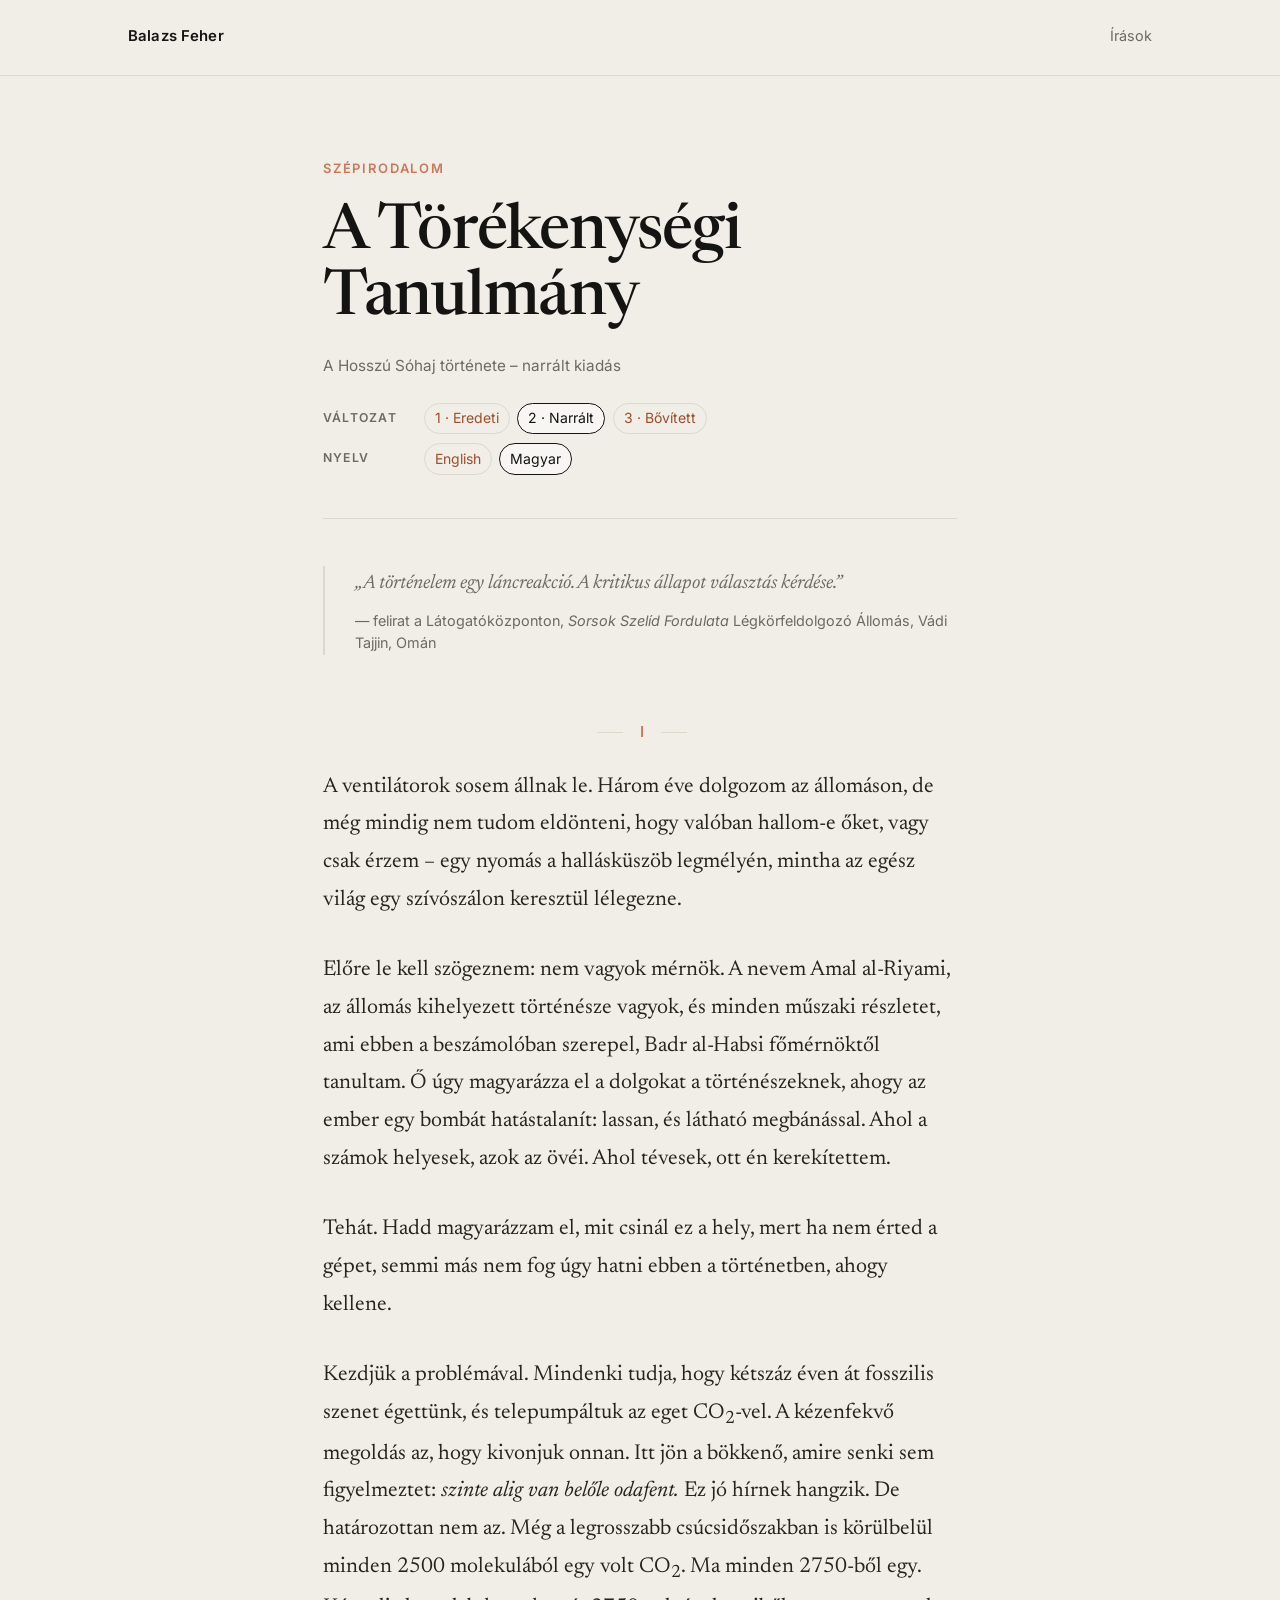
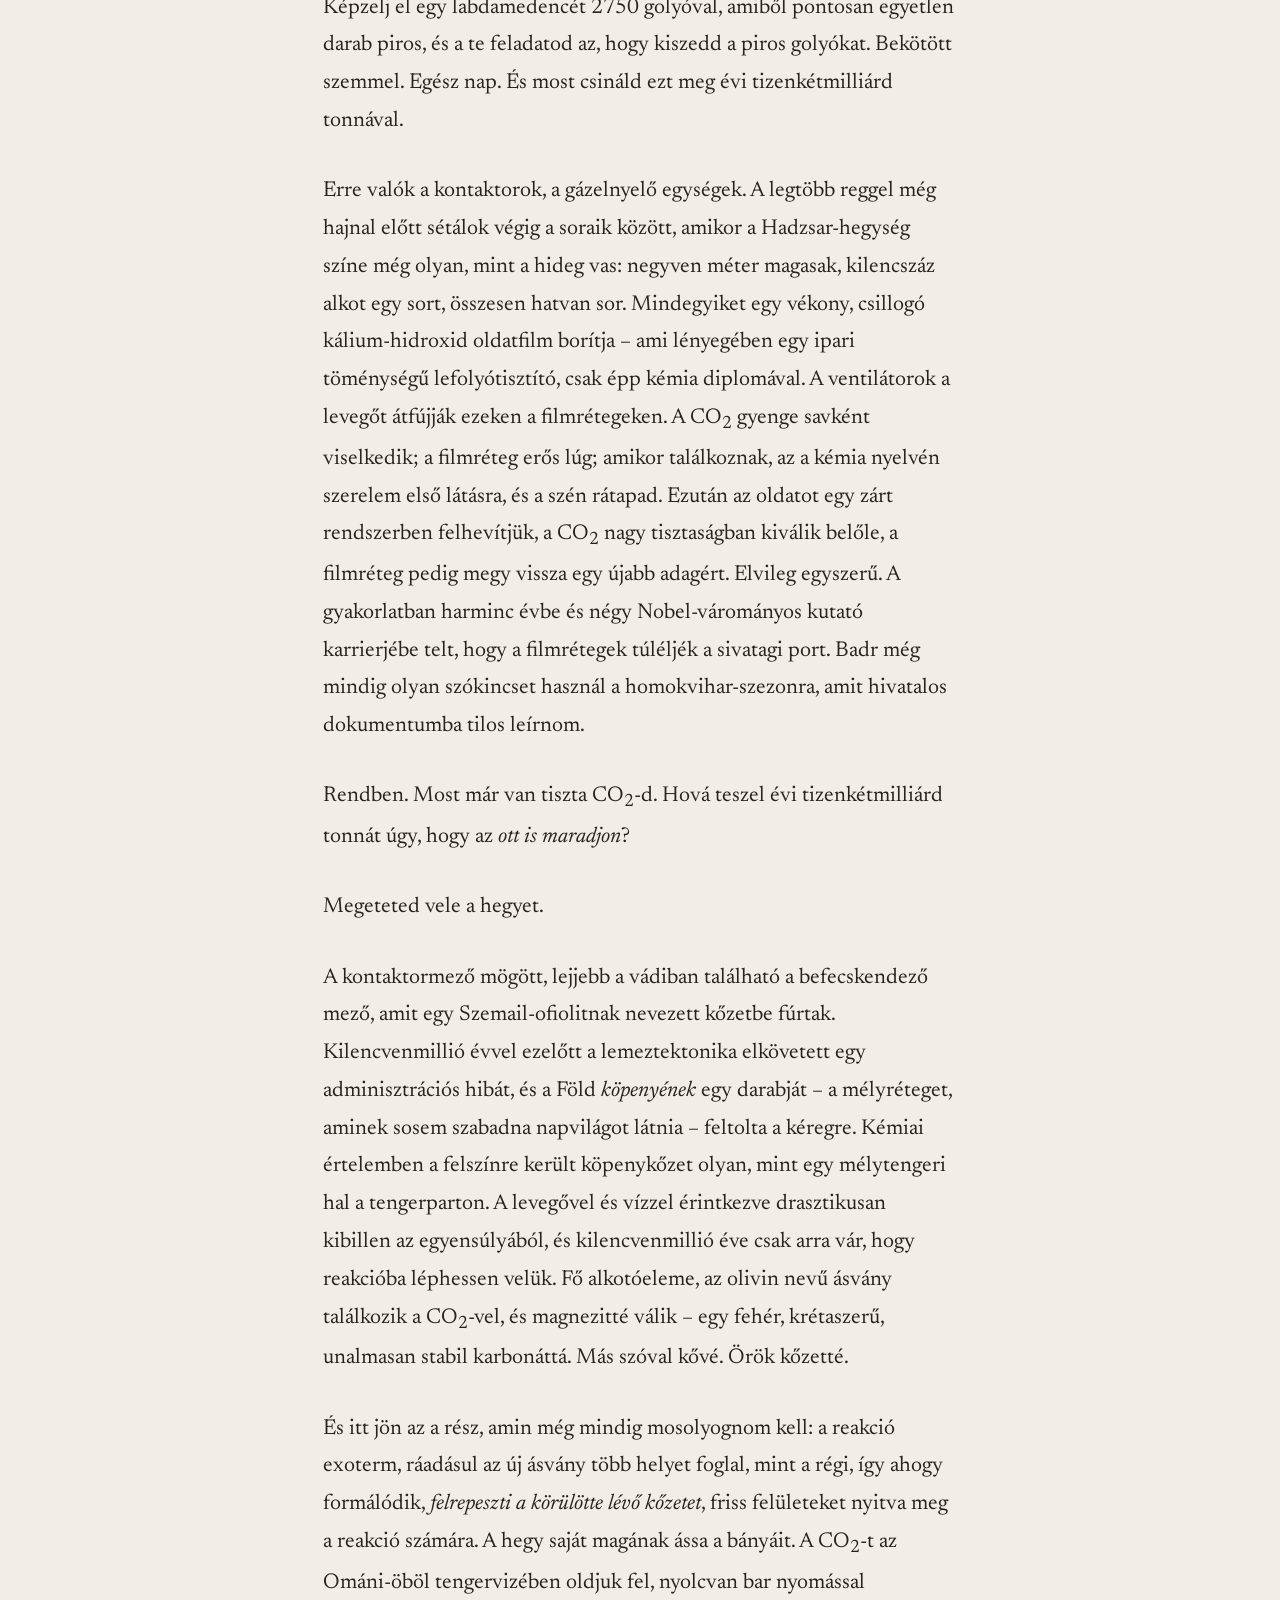
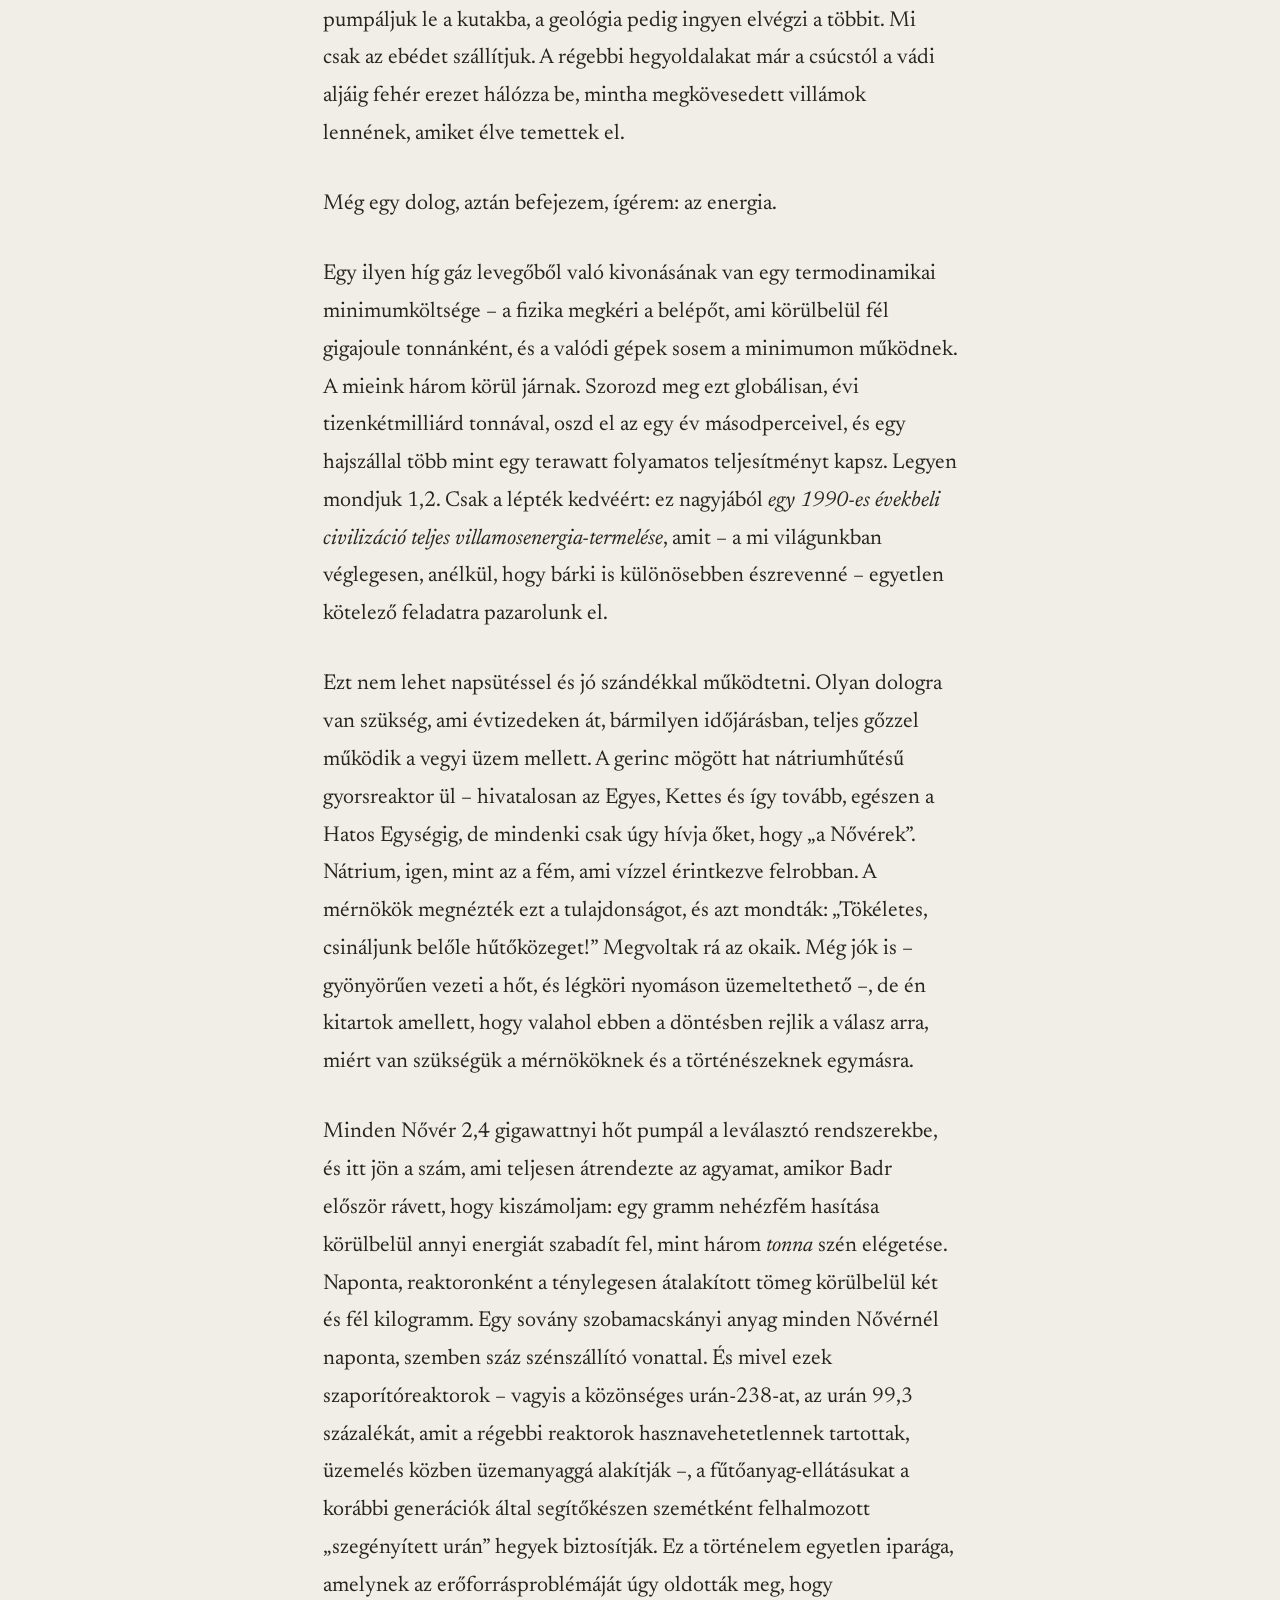
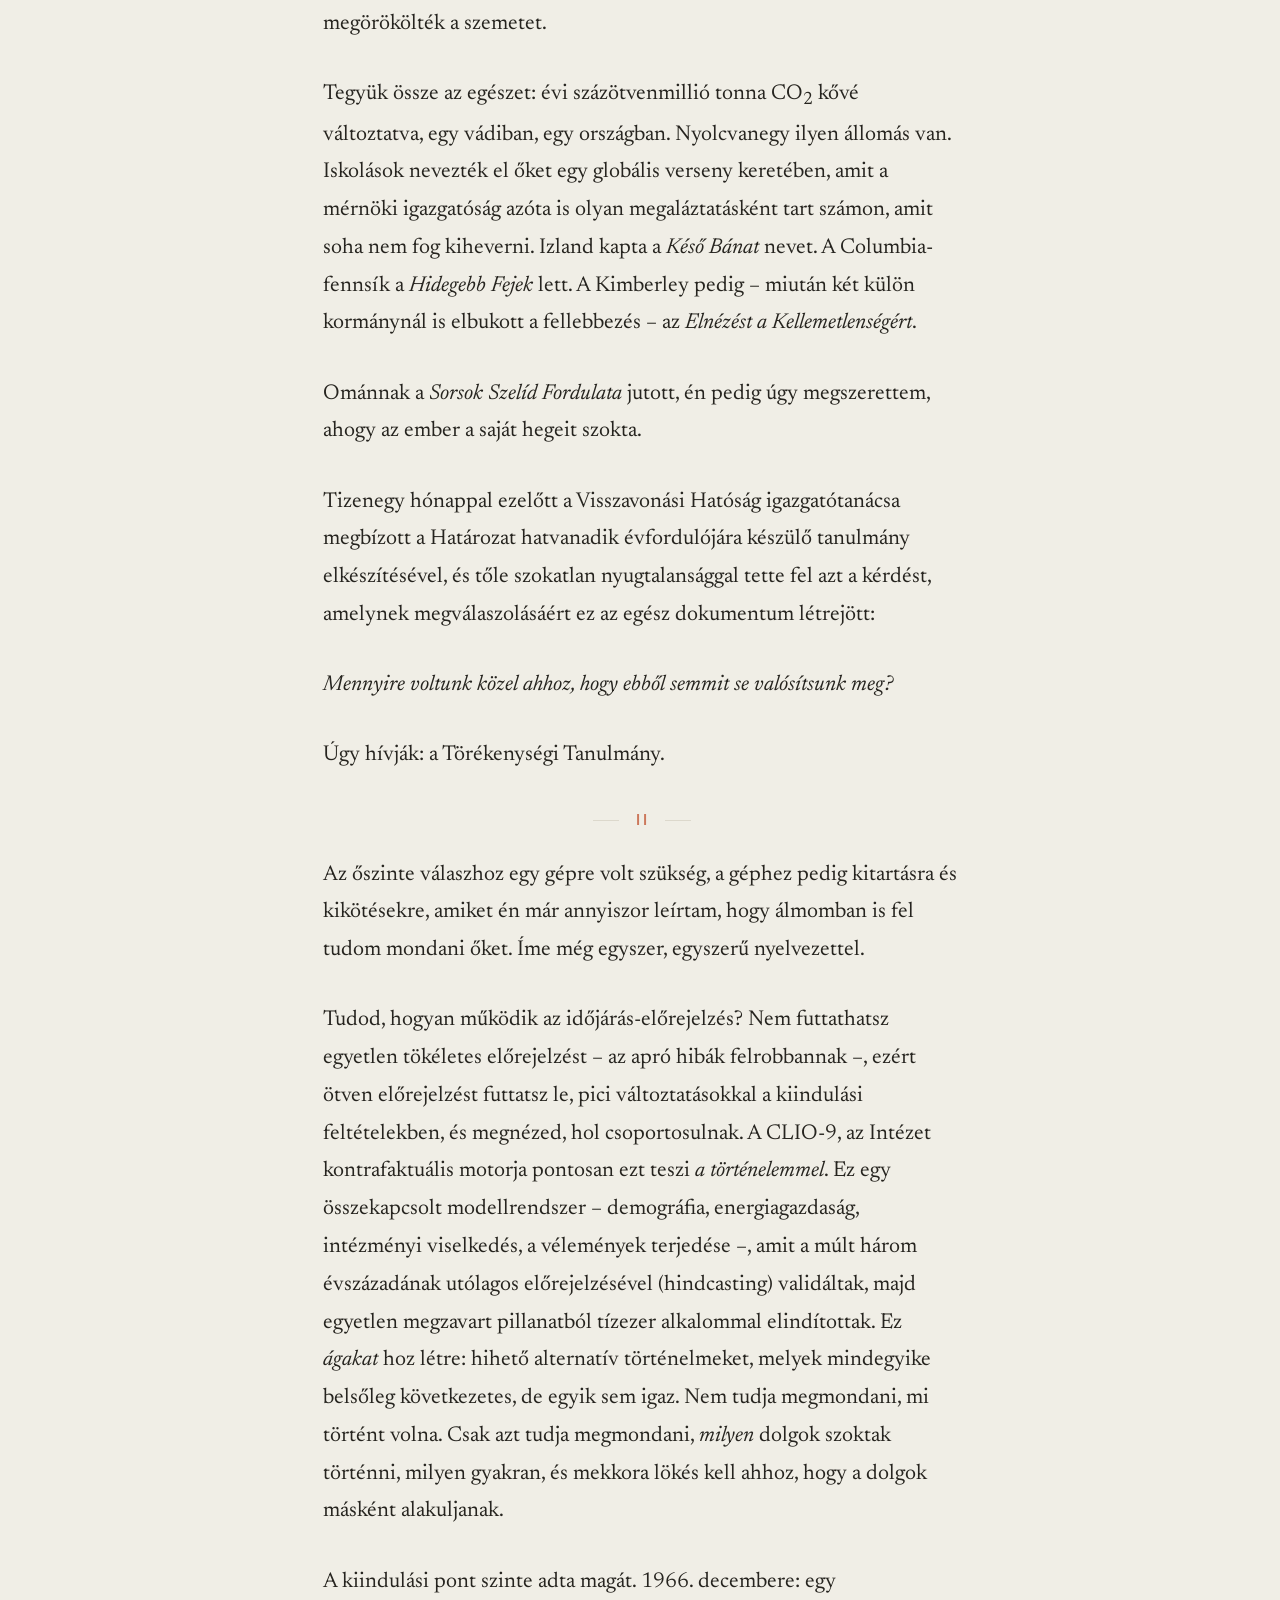
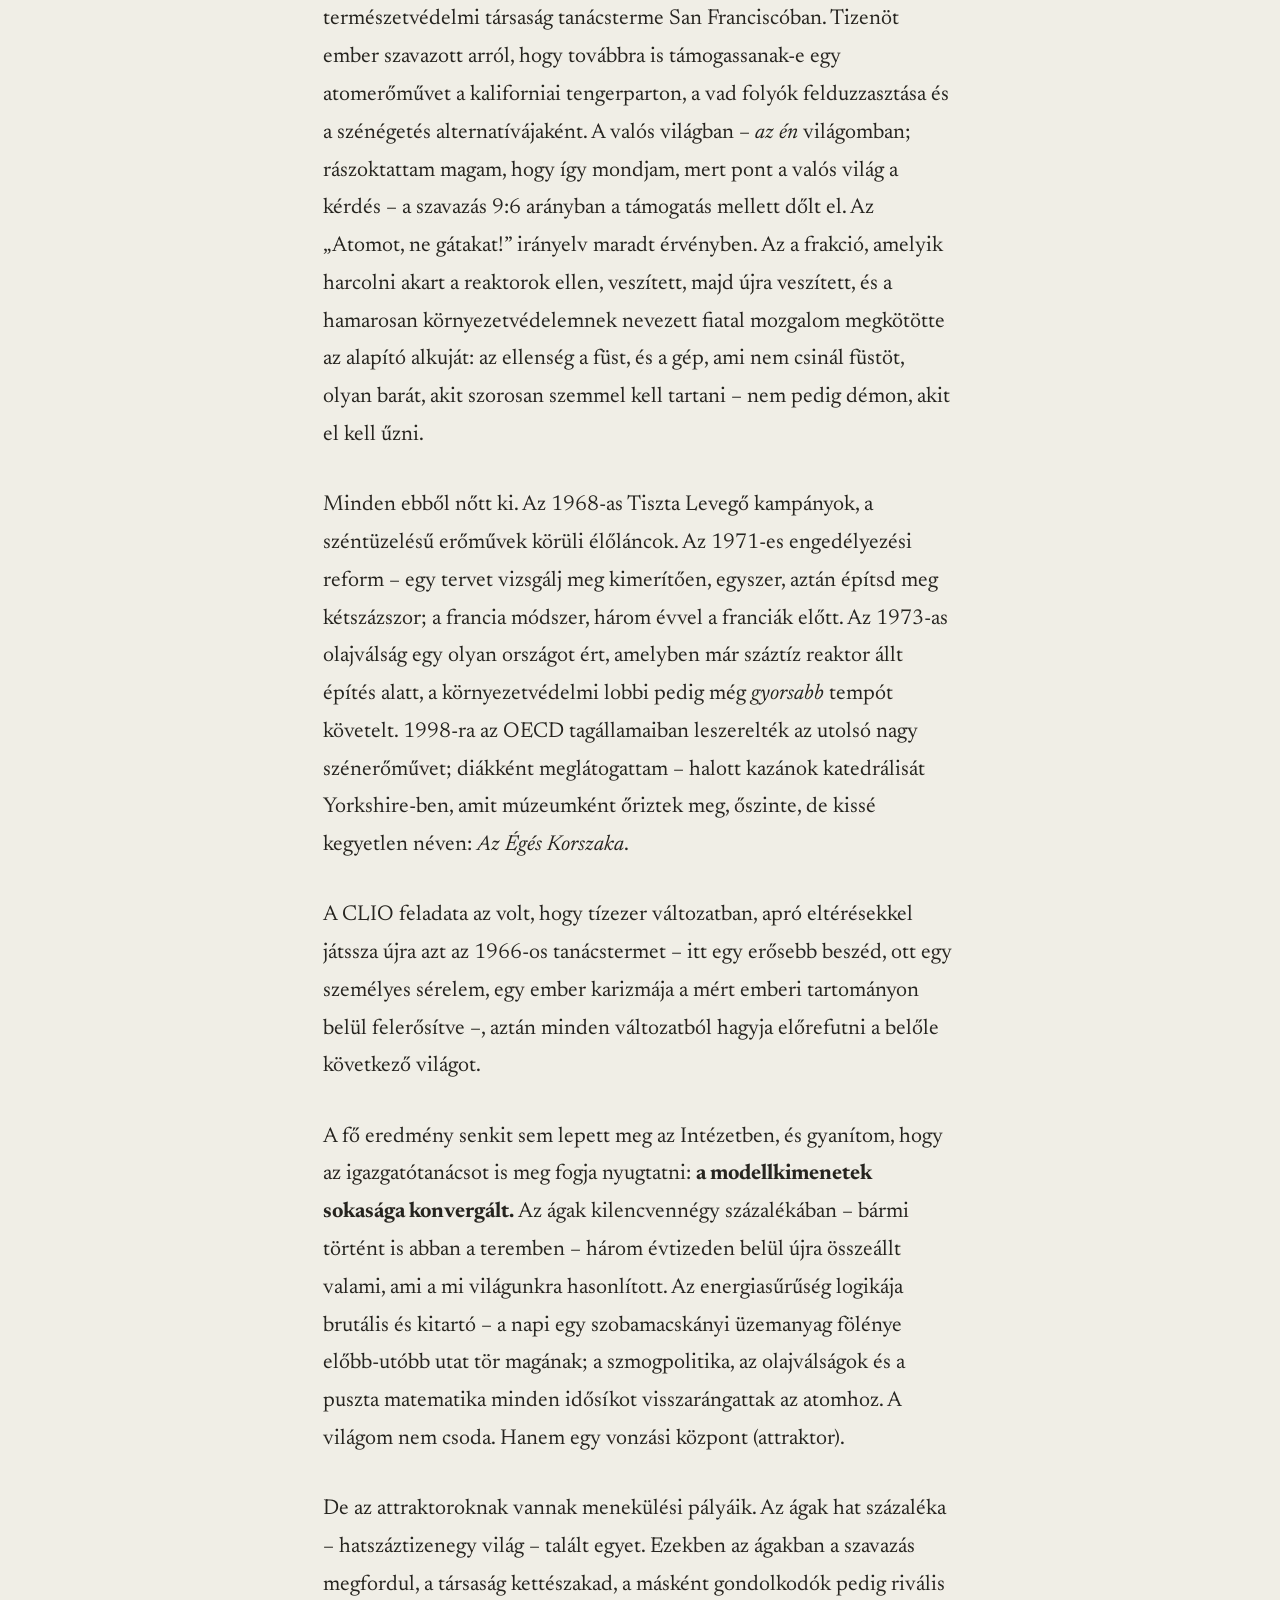
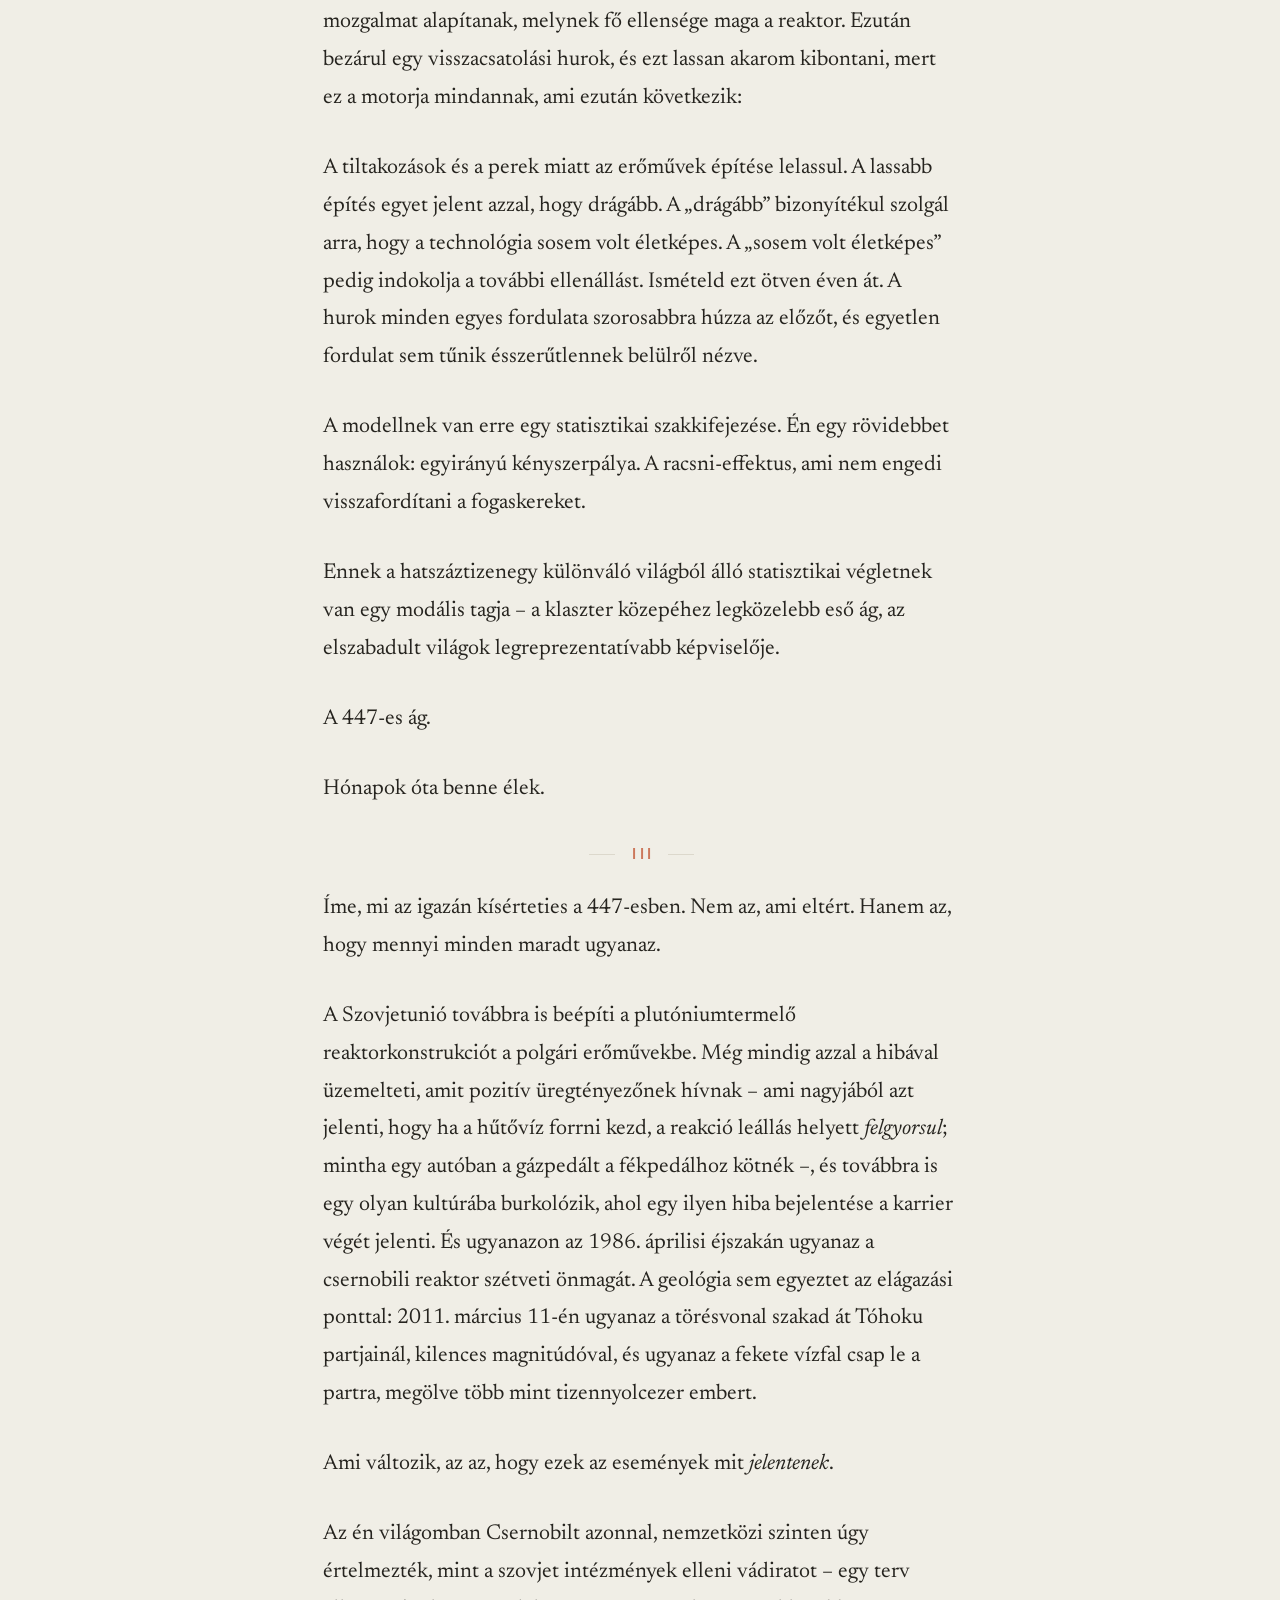
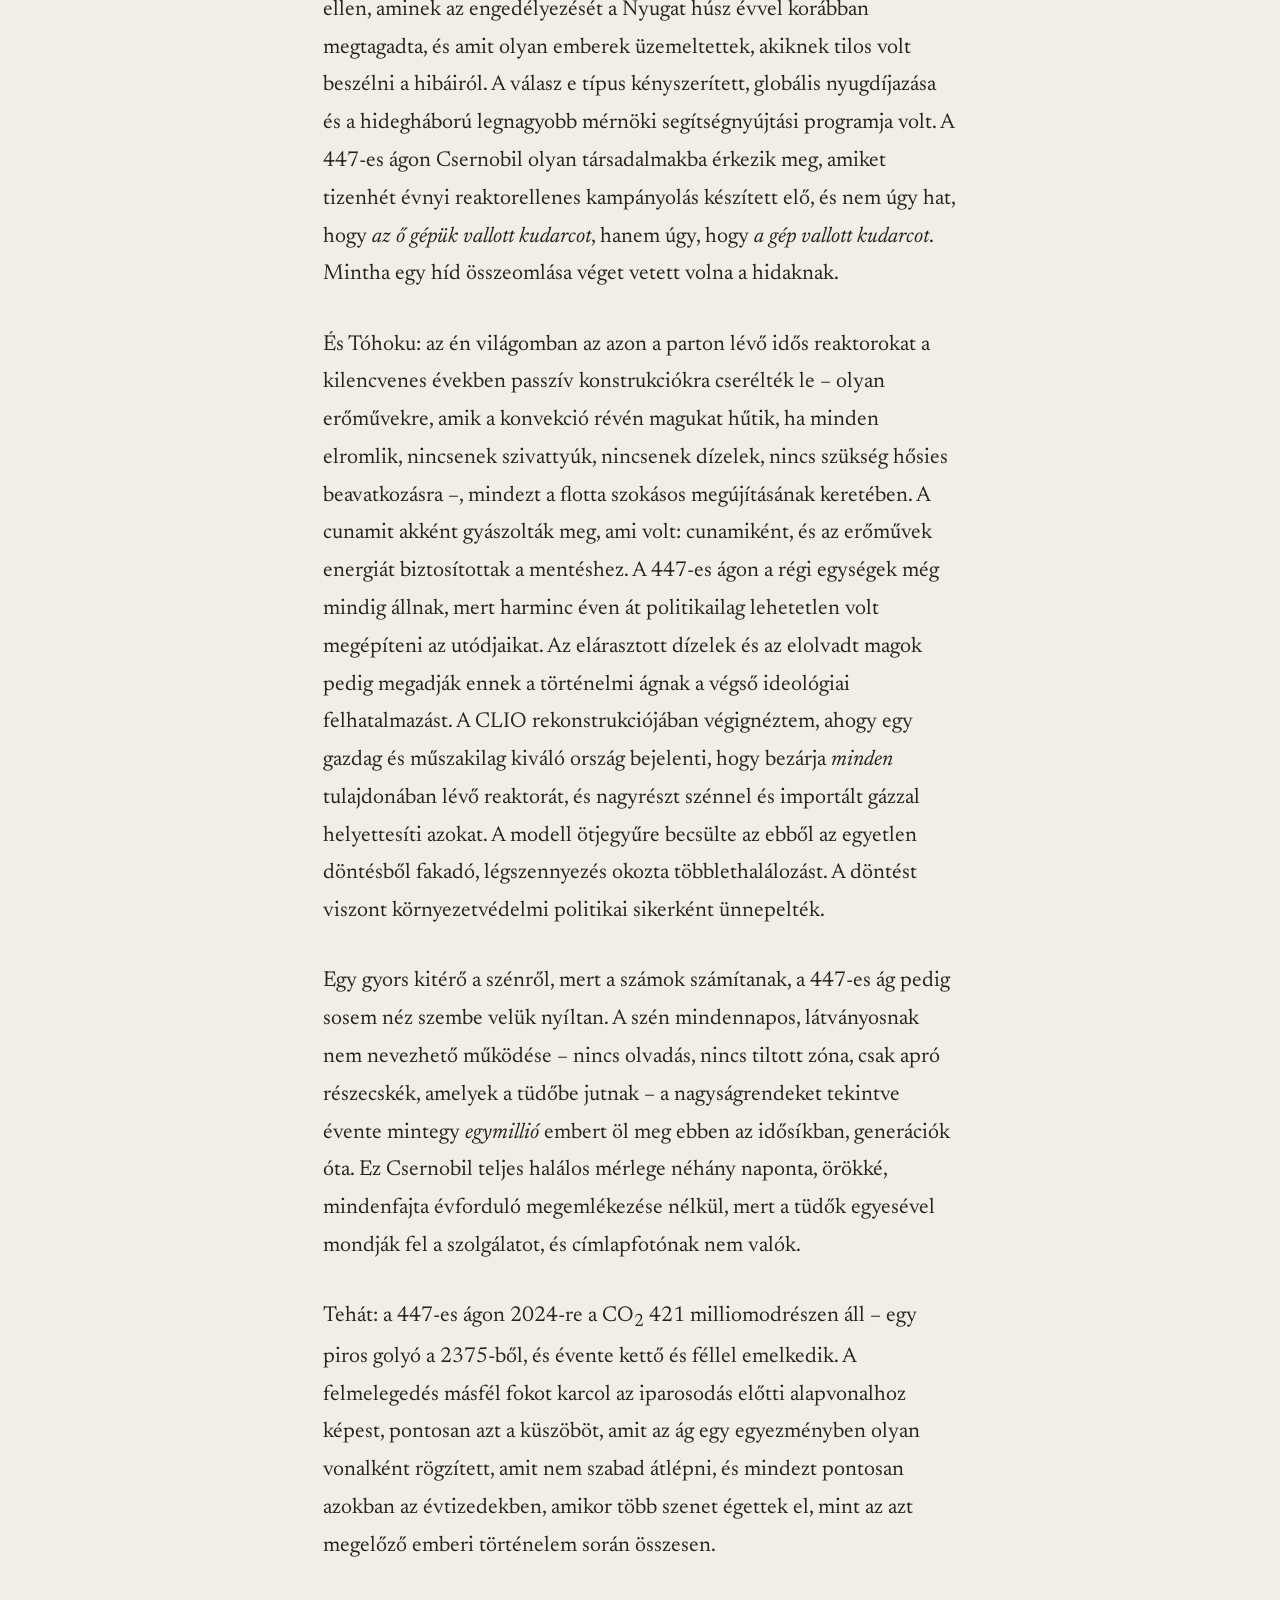
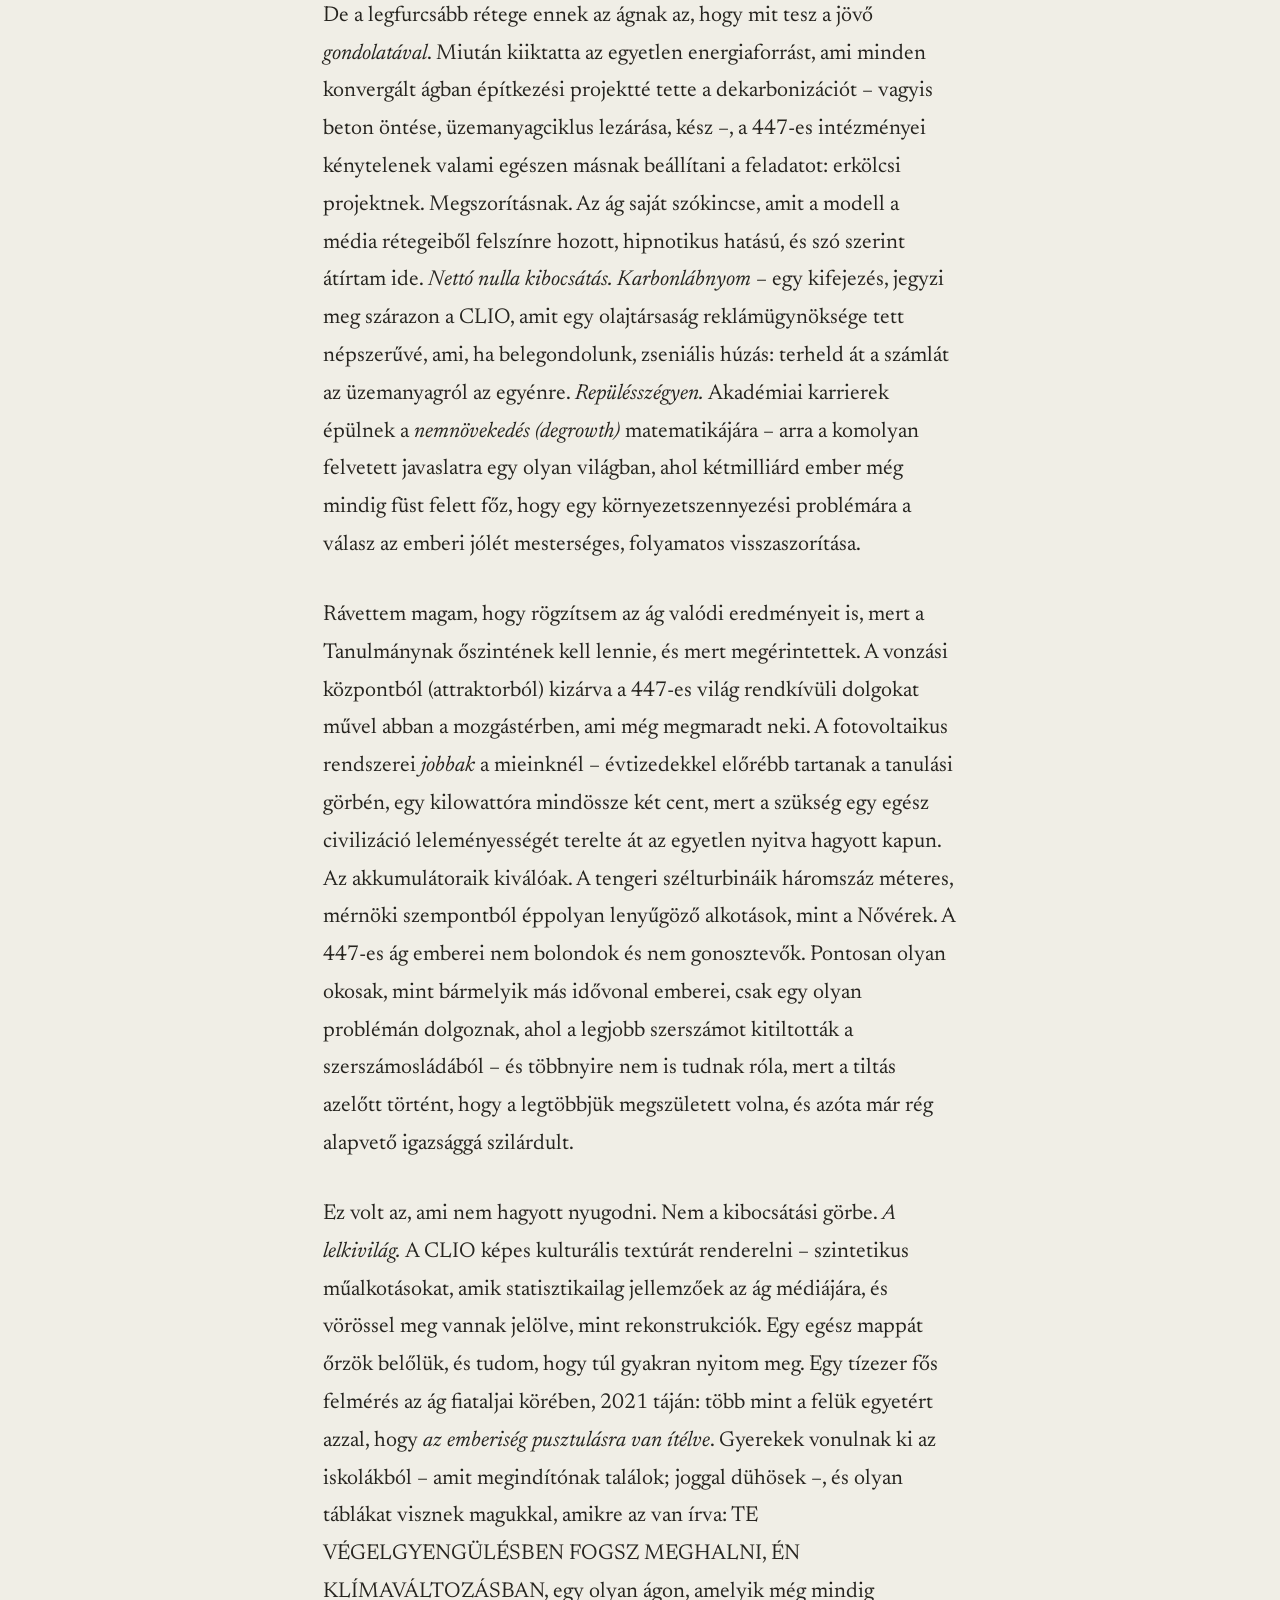
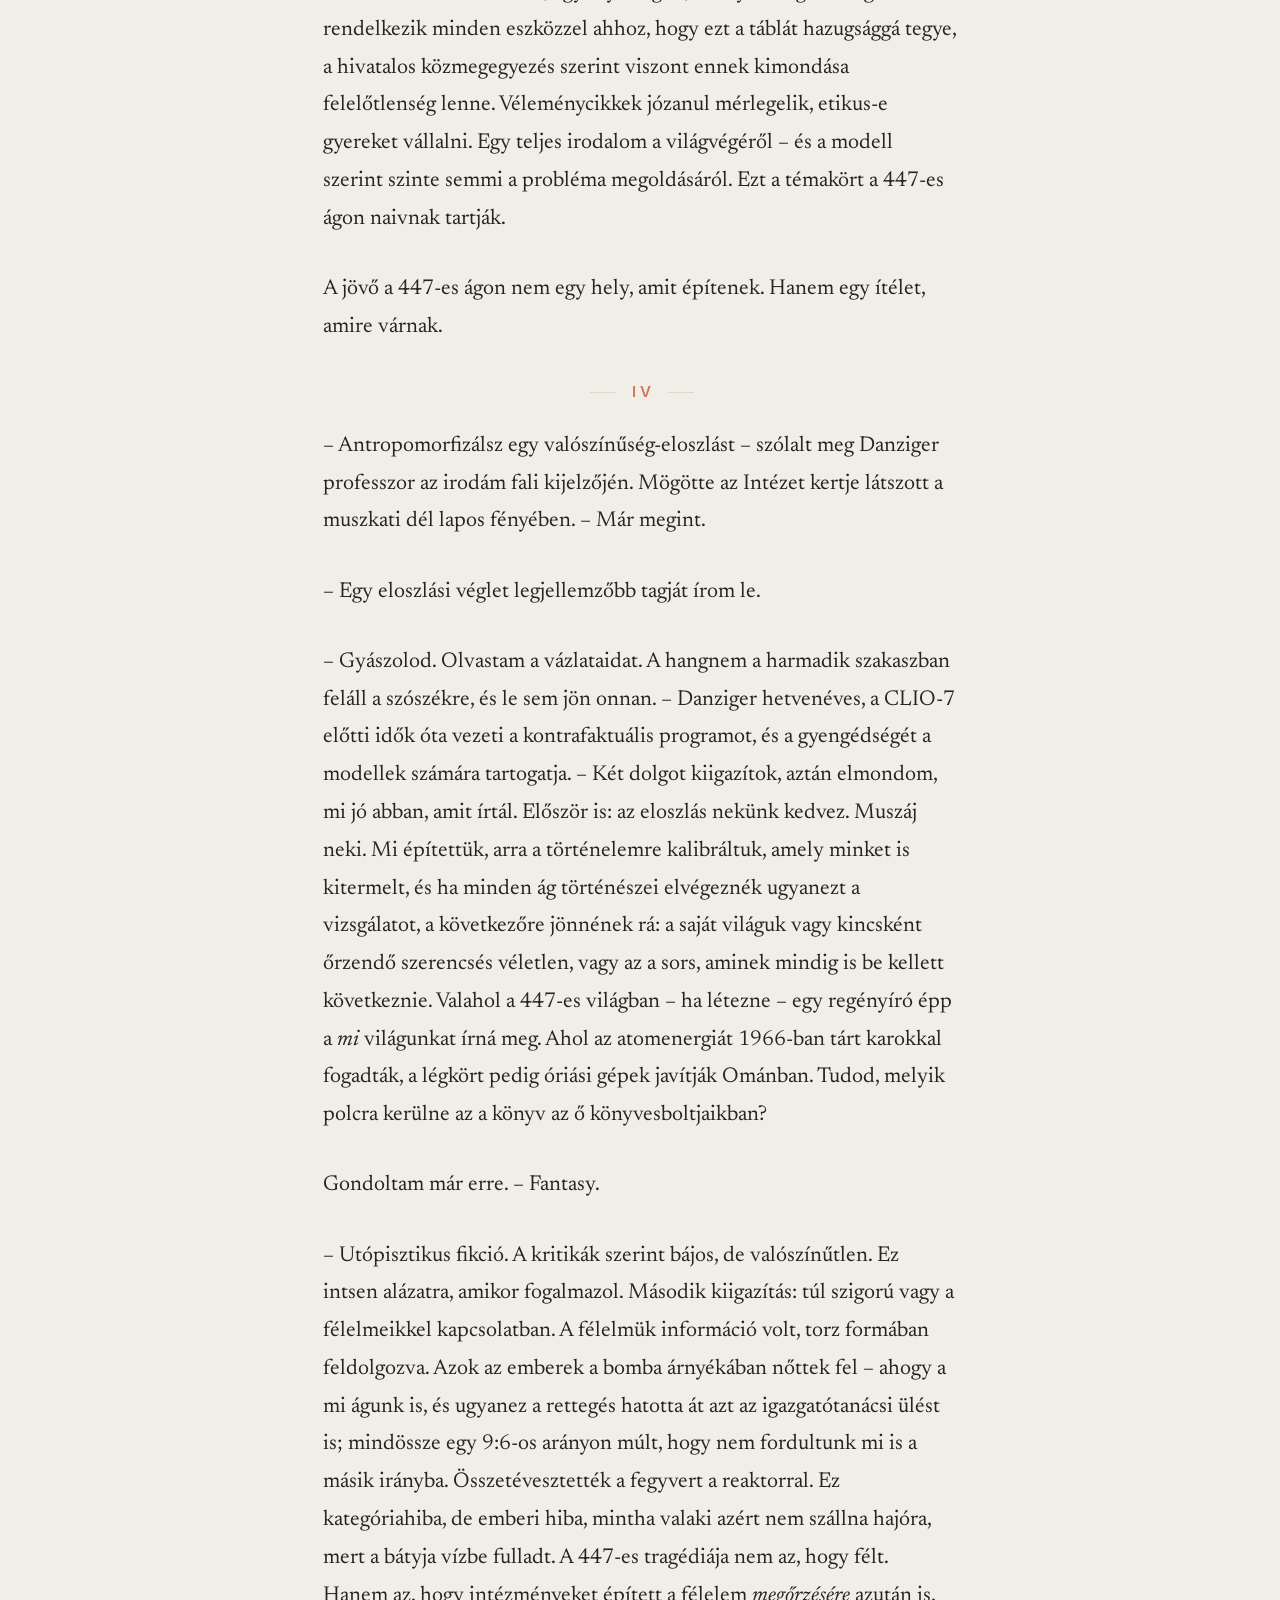
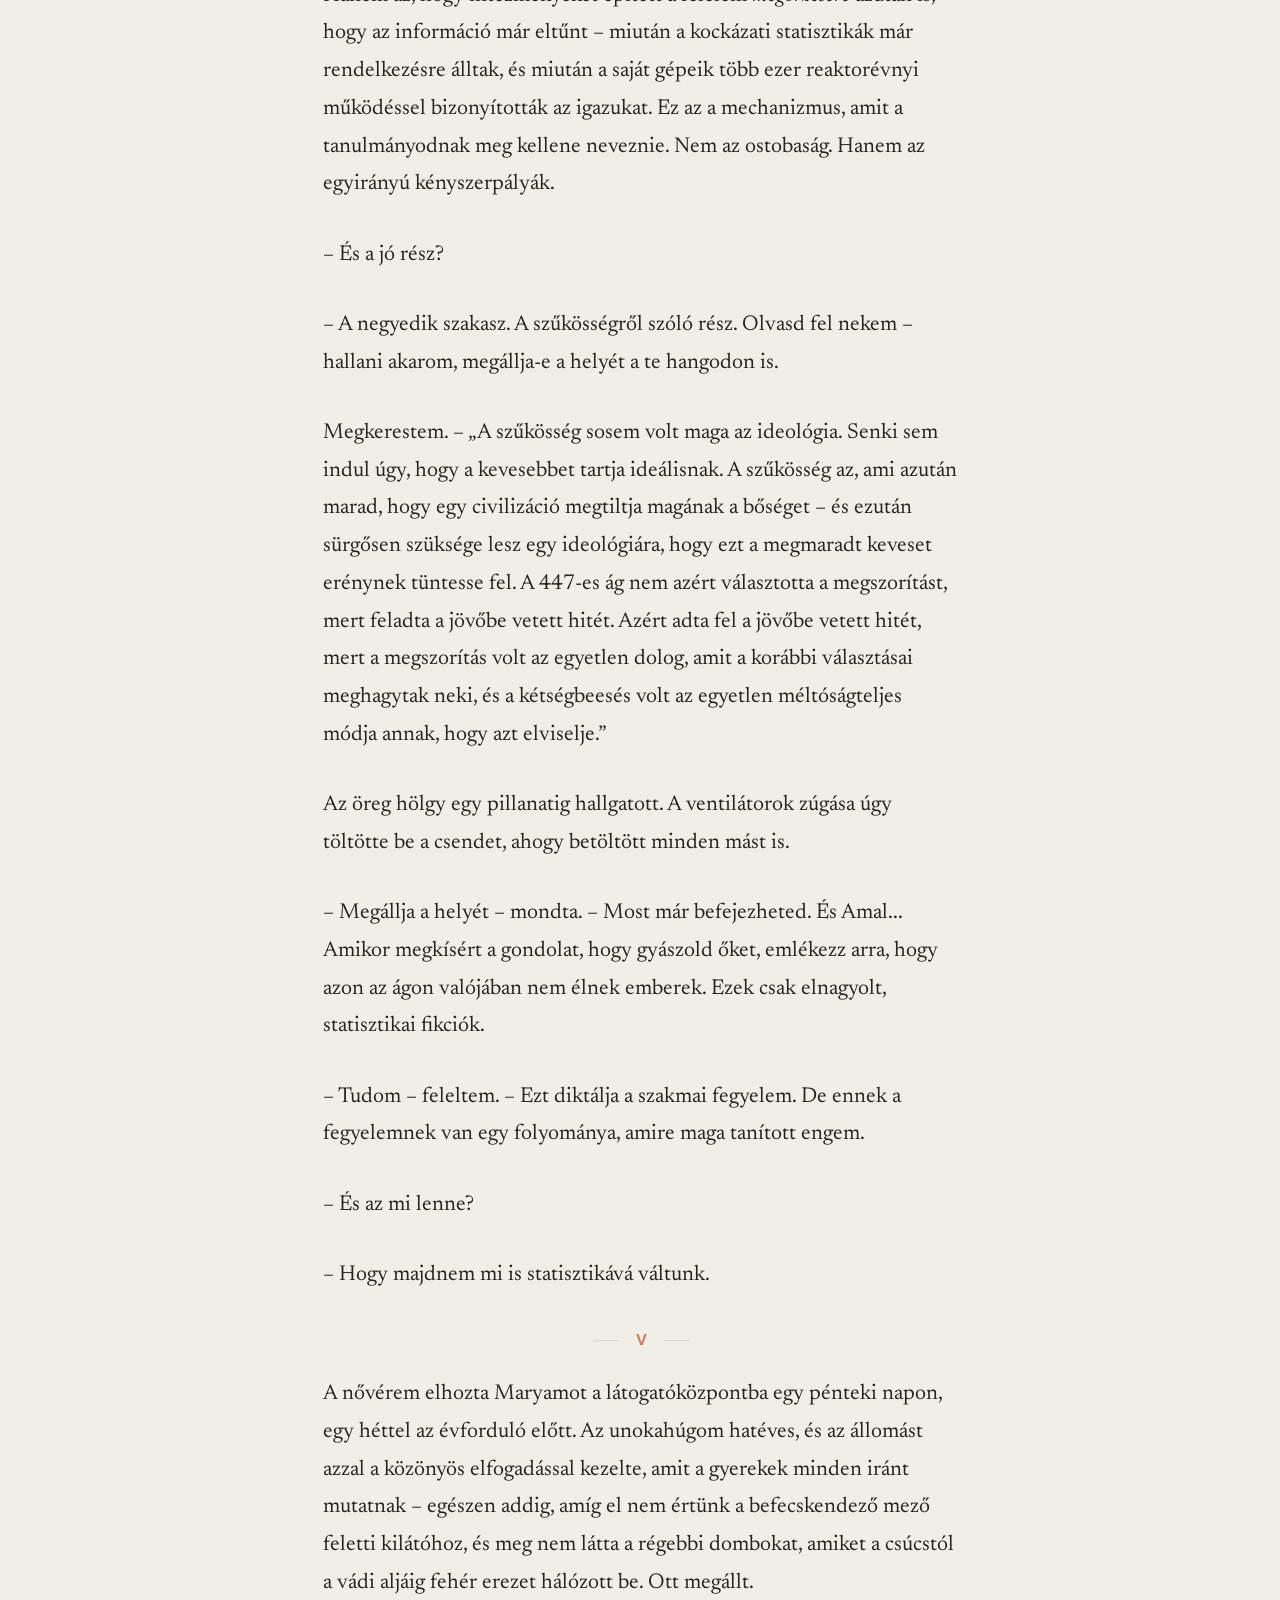
==== commit 87f33642: "Apply the chemistry-passage review wave Expanded version: CO2 acts as a weak acid, the gas is piped " ====
--- a/a-torekenyseg-tanulmany-narralt.html
+++ b/a-torekenyseg-tanulmany-narralt.html
@@ -53,10 +53,10 @@
       <p>Előre le kell szögeznem: nem vagyok mérnök. A nevem Amal al-Riyami, az állomás kihelyezett történésze vagyok, és minden műszaki részletet, ami ebben a beszámolóban szerepel, Badr al-Habsi főmérnöktől tanultam. Ő úgy magyarázza el a dolgokat a történészeknek, ahogy az ember egy bombát hatástalanít: lassan, és látható megbánással. Ahol a számok helyesek, azok az övéi. Ahol tévesek, ott én kerekítettem.</p>
       <p>Tehát. Hadd magyarázzam el, mit csinál ez a hely, mert ha nem érted a gépet, semmi más nem fog úgy hatni ebben a történetben, ahogy kellene.</p>
       <p>Kezdjük a problémával. Mindenki tudja, hogy kétszáz éven át fosszilis szenet égettünk, és telepumpáltuk az eget CO<sub>2</sub>-vel. A kézenfekvő megoldás az, hogy kivonjuk onnan. Itt jön a bökkenő, amire senki sem figyelmeztet: <em>szinte alig van belőle odafent.</em> Ez jó hírnek hangzik. De határozottan nem az. Még a legrosszabb csúcsidőszakban is körülbelül minden 2500 molekulából egy volt CO<sub>2</sub>. Ma minden 2750-ből egy. Képzelj el egy labdamedencét 2750 golyóval, amiből pontosan egyetlen darab piros, és a te feladatod az, hogy kiszedd a piros golyókat. Bekötött szemmel. Egész nap. És most csináld ezt meg évi tizenkétmilliárd tonnával.</p>
-      <p>Erre valók a kontaktorok, a gázelnyelő egységek. A legtöbb reggel még hajnal előtt sétálok végig a soraik között, amikor a Hadzsar-hegység színe még olyan, mint a hideg vas: negyven méter magasak, kilencszáz alkot egy sort, összesen hatvan sor. Mindegyiket egy vékony, csillogó kálium-hidroxid oldatfilm borítja – ami lényegében egy ipari töménységű lefolyótisztító, csak épp kémia diplomával. A ventilátorok a levegőt átfújják ezeken a filmrétegeken. A CO<sub>2</sub> egy gyenge sav; a filmréteg egy erős lúg; amikor találkoznak, az a kémia nyelvén szerelem első látásra, és a szén rátapad. Ezután az oldatot egy zárt rendszerben felhevítjük, a CO<sub>2</sub> nagy tisztaságban kiválik belőle, a filmréteg pedig megy vissza egy újabb adagért. Elvileg egyszerű. A gyakorlatban harminc évbe és négy Nobel-várományos kutató karrierjébe telt, hogy a filmrétegek túléljék a sivatagi port. Badr még mindig olyan szókincset használ a homokvihar-szezonra, amit hivatalos dokumentumba tilos leírnom.</p>
+      <p>Erre valók a kontaktorok, a gázelnyelő egységek. A legtöbb reggel még hajnal előtt sétálok végig a soraik között, amikor a Hadzsar-hegység színe még olyan, mint a hideg vas: negyven méter magasak, kilencszáz alkot egy sort, összesen hatvan sor. Mindegyiket egy vékony, csillogó kálium-hidroxid oldatfilm borítja – ami lényegében egy ipari töménységű lefolyótisztító, csak épp kémia diplomával. A ventilátorok a levegőt átfújják ezeken a filmrétegeken. A CO<sub>2</sub> gyenge savként viselkedik; a filmréteg erős lúg; amikor találkoznak, az a kémia nyelvén szerelem első látásra, és a szén rátapad. Ezután az oldatot egy zárt rendszerben felhevítjük, a CO<sub>2</sub> nagy tisztaságban kiválik belőle, a filmréteg pedig megy vissza egy újabb adagért. Elvileg egyszerű. A gyakorlatban harminc évbe és négy Nobel-várományos kutató karrierjébe telt, hogy a filmrétegek túléljék a sivatagi port. Badr még mindig olyan szókincset használ a homokvihar-szezonra, amit hivatalos dokumentumba tilos leírnom.</p>
       <p>Rendben. Most már van tiszta CO<sub>2</sub>-d. Hová teszel évi tizenkétmilliárd tonnát úgy, hogy az <em>ott is maradjon</em>?</p>
       <p>Megeteted vele a hegyet.</p>
-      <p>A kontaktormező mögött, lejjebb a vádiban található a befecskendező mező, amit egy Szemail-ofiolitnak nevezett kőzetbe fúrtak. Kilencvenmillió évvel ezelőtt a lemeztektonika elkövetett egy adminisztrációs hibát, és a Föld <em>köpenyének</em> egy darabját – a mélyréteget, aminek sosem szabadna napvilágot látnia – feltolta a kéregre. Kémiai értelemben a felszínre került köpenykőzet olyan, mint egy mélytengeri hal a tengerparton. A levegővel és vízzel érintkezve drasztikusan kibillen az egyensúlyából, és kilencvenmillió éve csak arra vár, hogy reakcióba léphessen velük. Fő ásványa, az olivin találkozik a CO<sub>2</sub>-vel, és magnezitté válik – egy fehér, krétaszerű, unalmasan stabil karbonáttá. Más szóval kővé. Örök kőzetté.</p>
+      <p>A kontaktormező mögött, lejjebb a vádiban található a befecskendező mező, amit egy Szemail-ofiolitnak nevezett kőzetbe fúrtak. Kilencvenmillió évvel ezelőtt a lemeztektonika elkövetett egy adminisztrációs hibát, és a Föld <em>köpenyének</em> egy darabját – a mélyréteget, aminek sosem szabadna napvilágot látnia – feltolta a kéregre. Kémiai értelemben a felszínre került köpenykőzet olyan, mint egy mélytengeri hal a tengerparton. A levegővel és vízzel érintkezve drasztikusan kibillen az egyensúlyából, és kilencvenmillió éve csak arra vár, hogy reakcióba léphessen velük. Fő alkotóeleme, az olivin nevű ásvány találkozik a CO<sub>2</sub>-vel, és magnezitté válik – egy fehér, krétaszerű, unalmasan stabil karbonáttá. Más szóval kővé. Örök kőzetté.</p>
       <p>És itt jön az a rész, amin még mindig mosolyognom kell: a reakció exoterm, ráadásul az új ásvány több helyet foglal, mint a régi, így ahogy formálódik, <em>felrepeszti a körülötte lévő kőzetet</em>, friss felületeket nyitva meg a reakció számára. A hegy saját magának ássa a bányáit. A CO<sub>2</sub>-t az Ománi-öböl tengervizében oldjuk fel, nyolcvan bar nyomással pumpáljuk le a kutakba, a geológia pedig ingyen elvégzi a többit. Mi csak az ebédet szállítjuk. A régebbi hegyoldalakat már a csúcstól a vádi aljáig fehér erezet hálózza be, mintha megkövesedett villámok lennének, amiket élve temettek el.</p>
       <p>Még egy dolog, aztán befejezem, ígérem: az energia.</p>
       <p>Egy ilyen híg gáz levegőből való kivonásának van egy termodinamikai minimumköltsége – a fizika megkéri a belépőt, ami körülbelül fél gigajoule tonnánként, és a valódi gépek sosem a minimumon működnek. A mieink három körül járnak. Szorozd meg ezt globálisan, évi tizenkétmilliárd tonnával, oszd el az egy év másodperceivel, és egy hajszállal több mint egy terawatt folyamatos teljesítményt kapsz. Legyen mondjuk 1,2. Csak a lépték kedvéért: ez nagyjából <em>egy 1990-es évekbeli civilizáció teljes villamosenergia-termelése</em>, amit – a mi világunkban véglegesen, anélkül, hogy bárki is különösebben észrevenné – egyetlen kötelező feladatra pazarolunk el.</p>
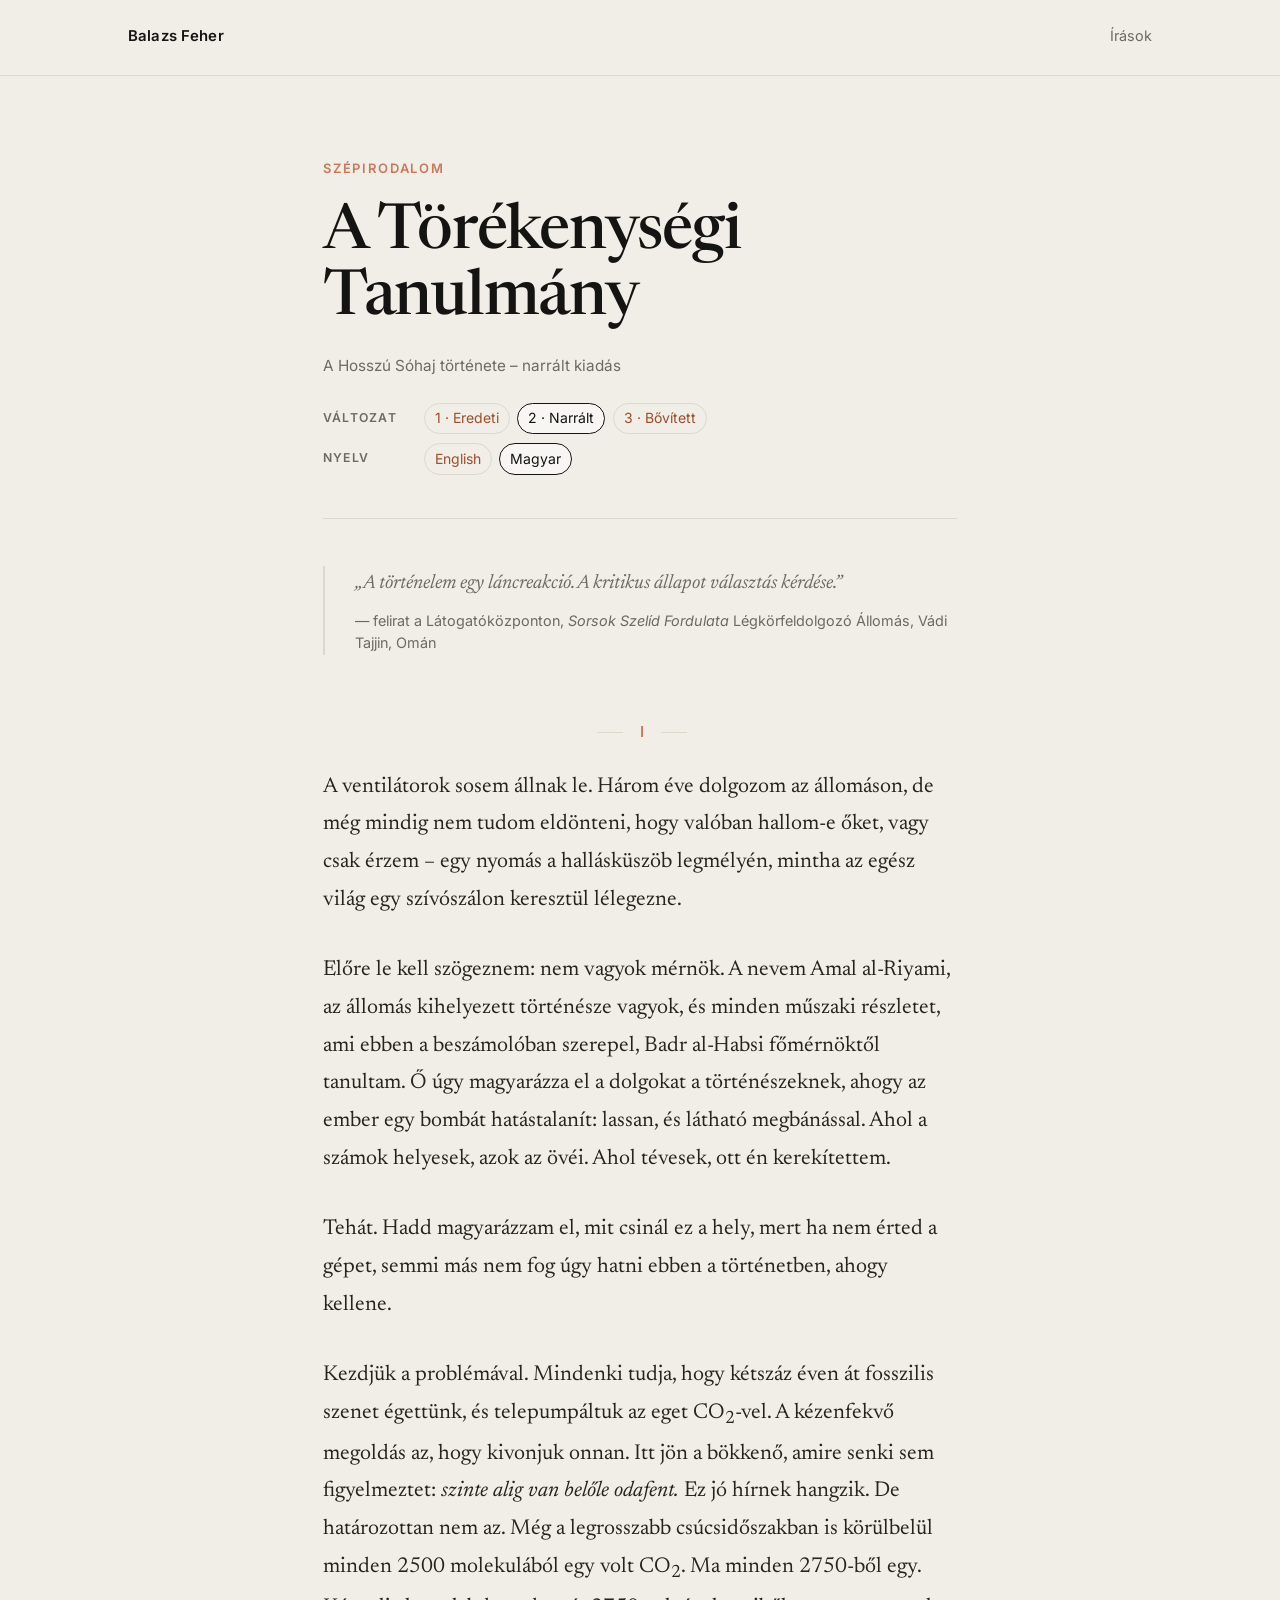
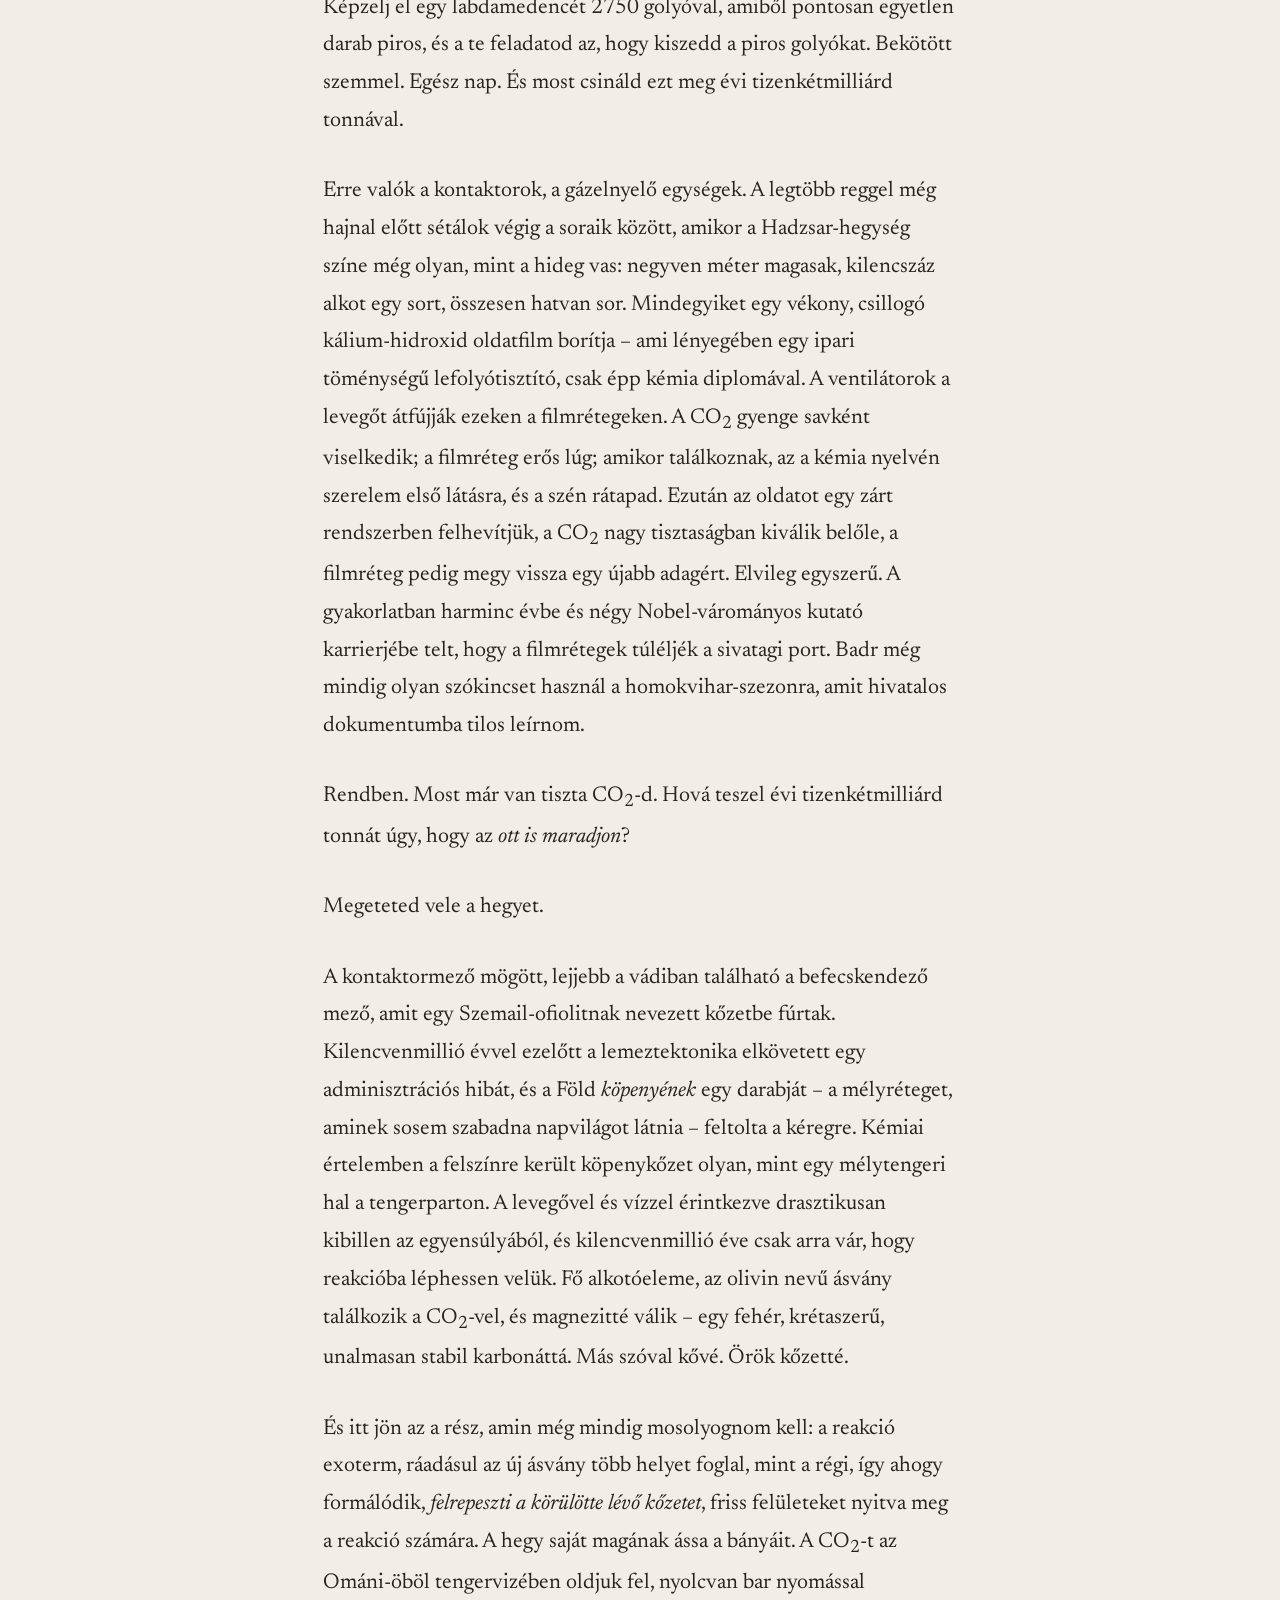
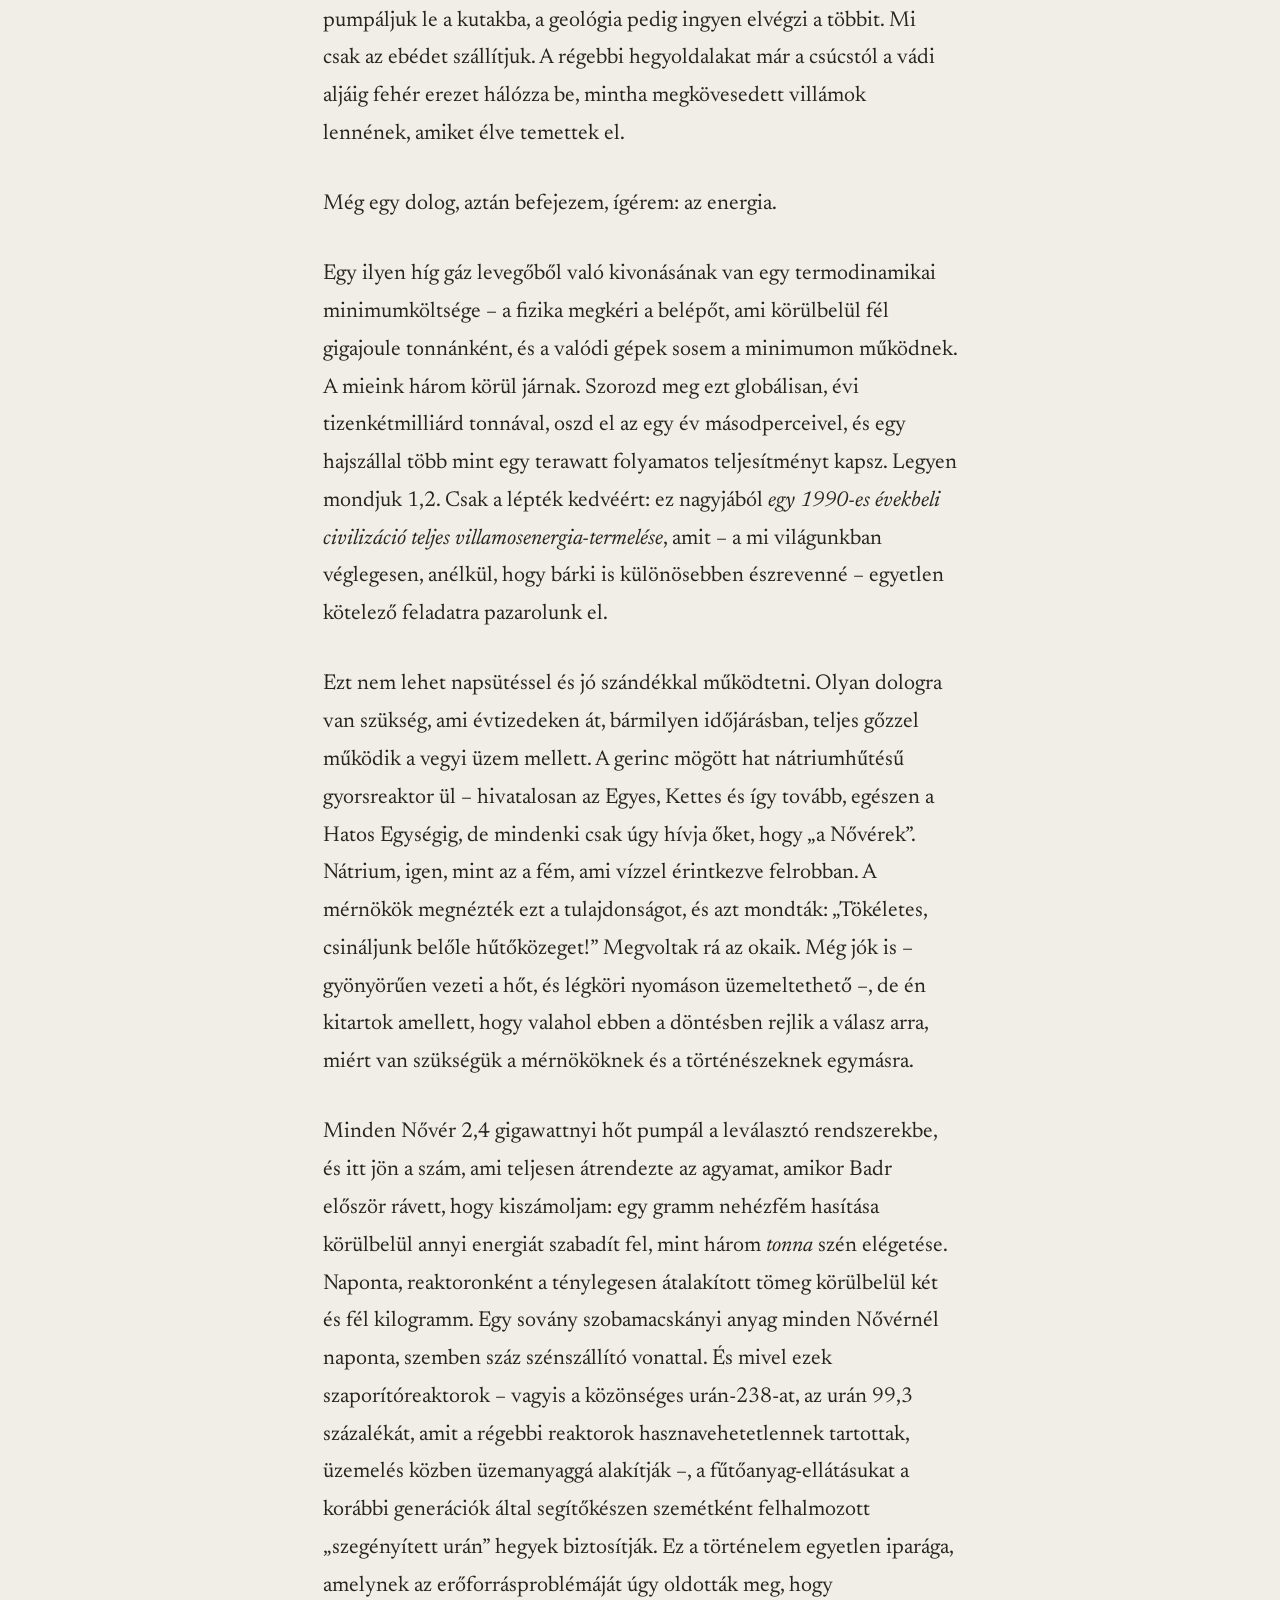
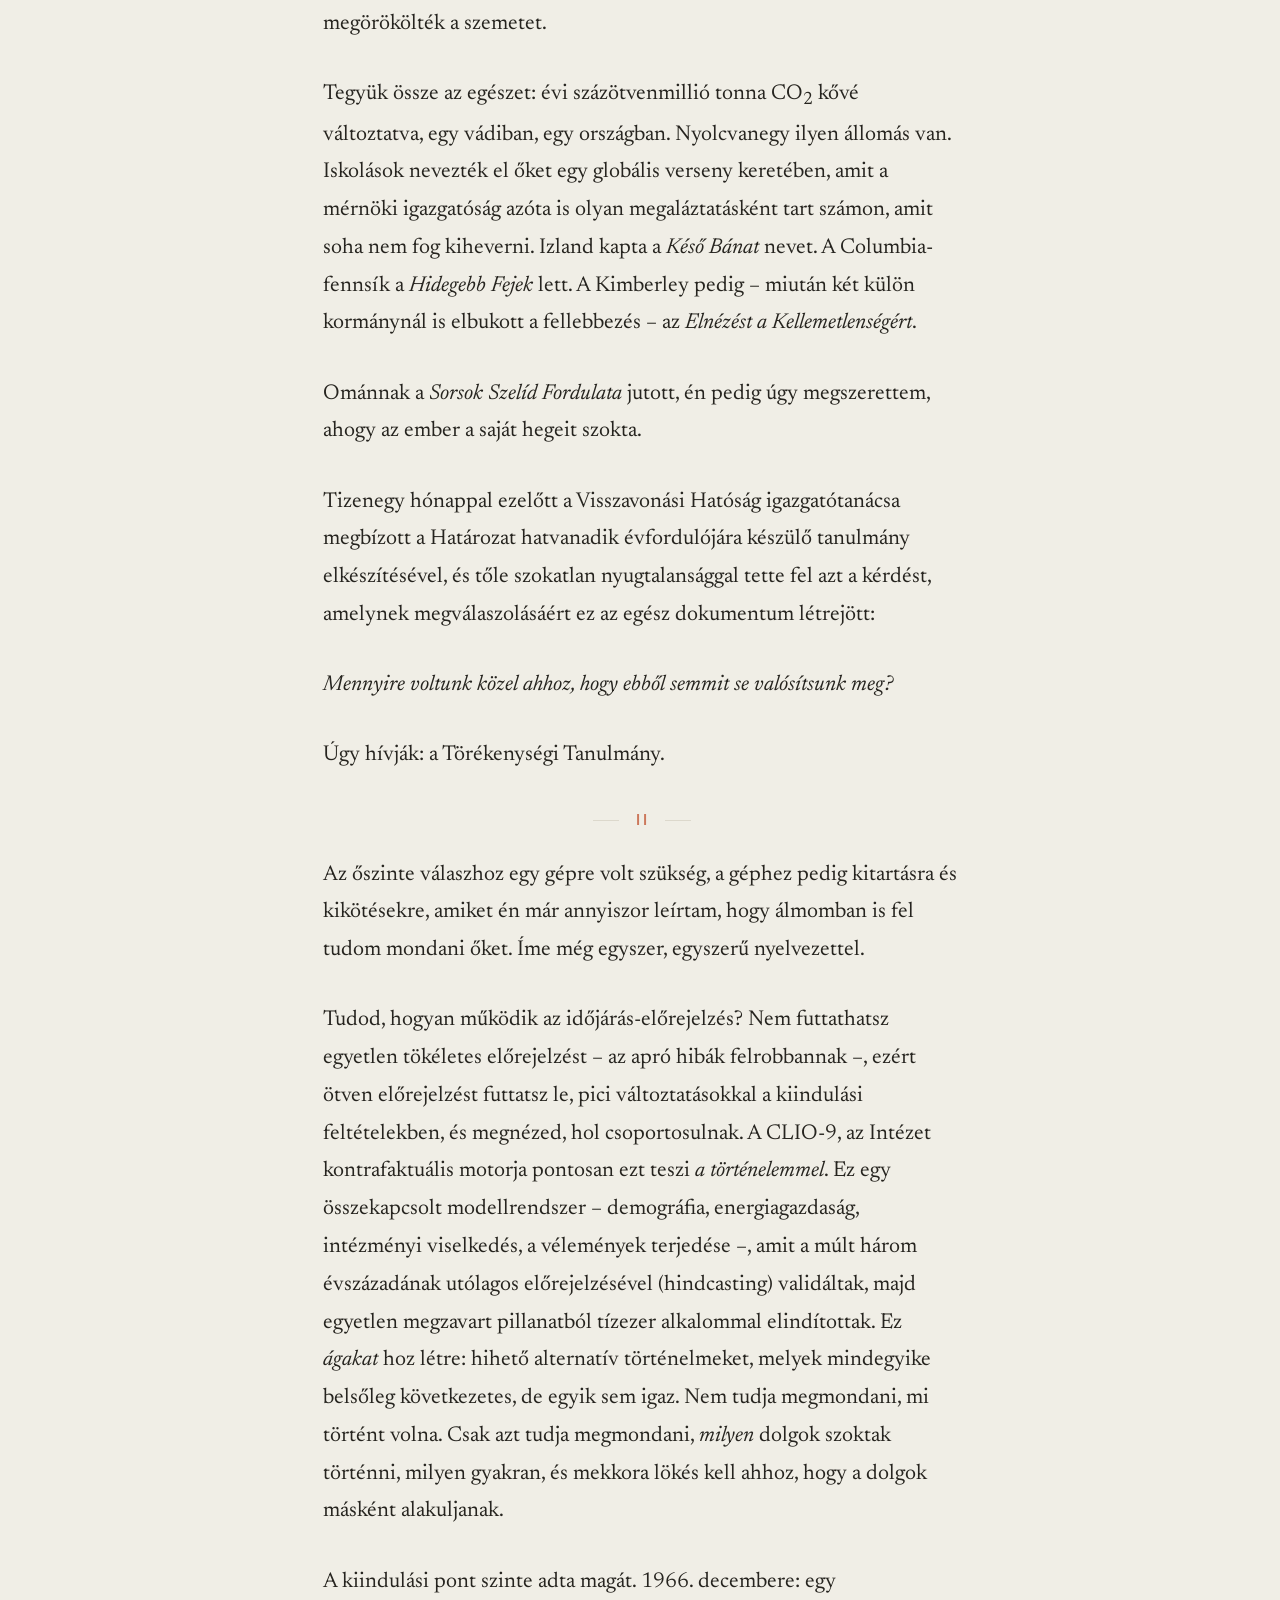
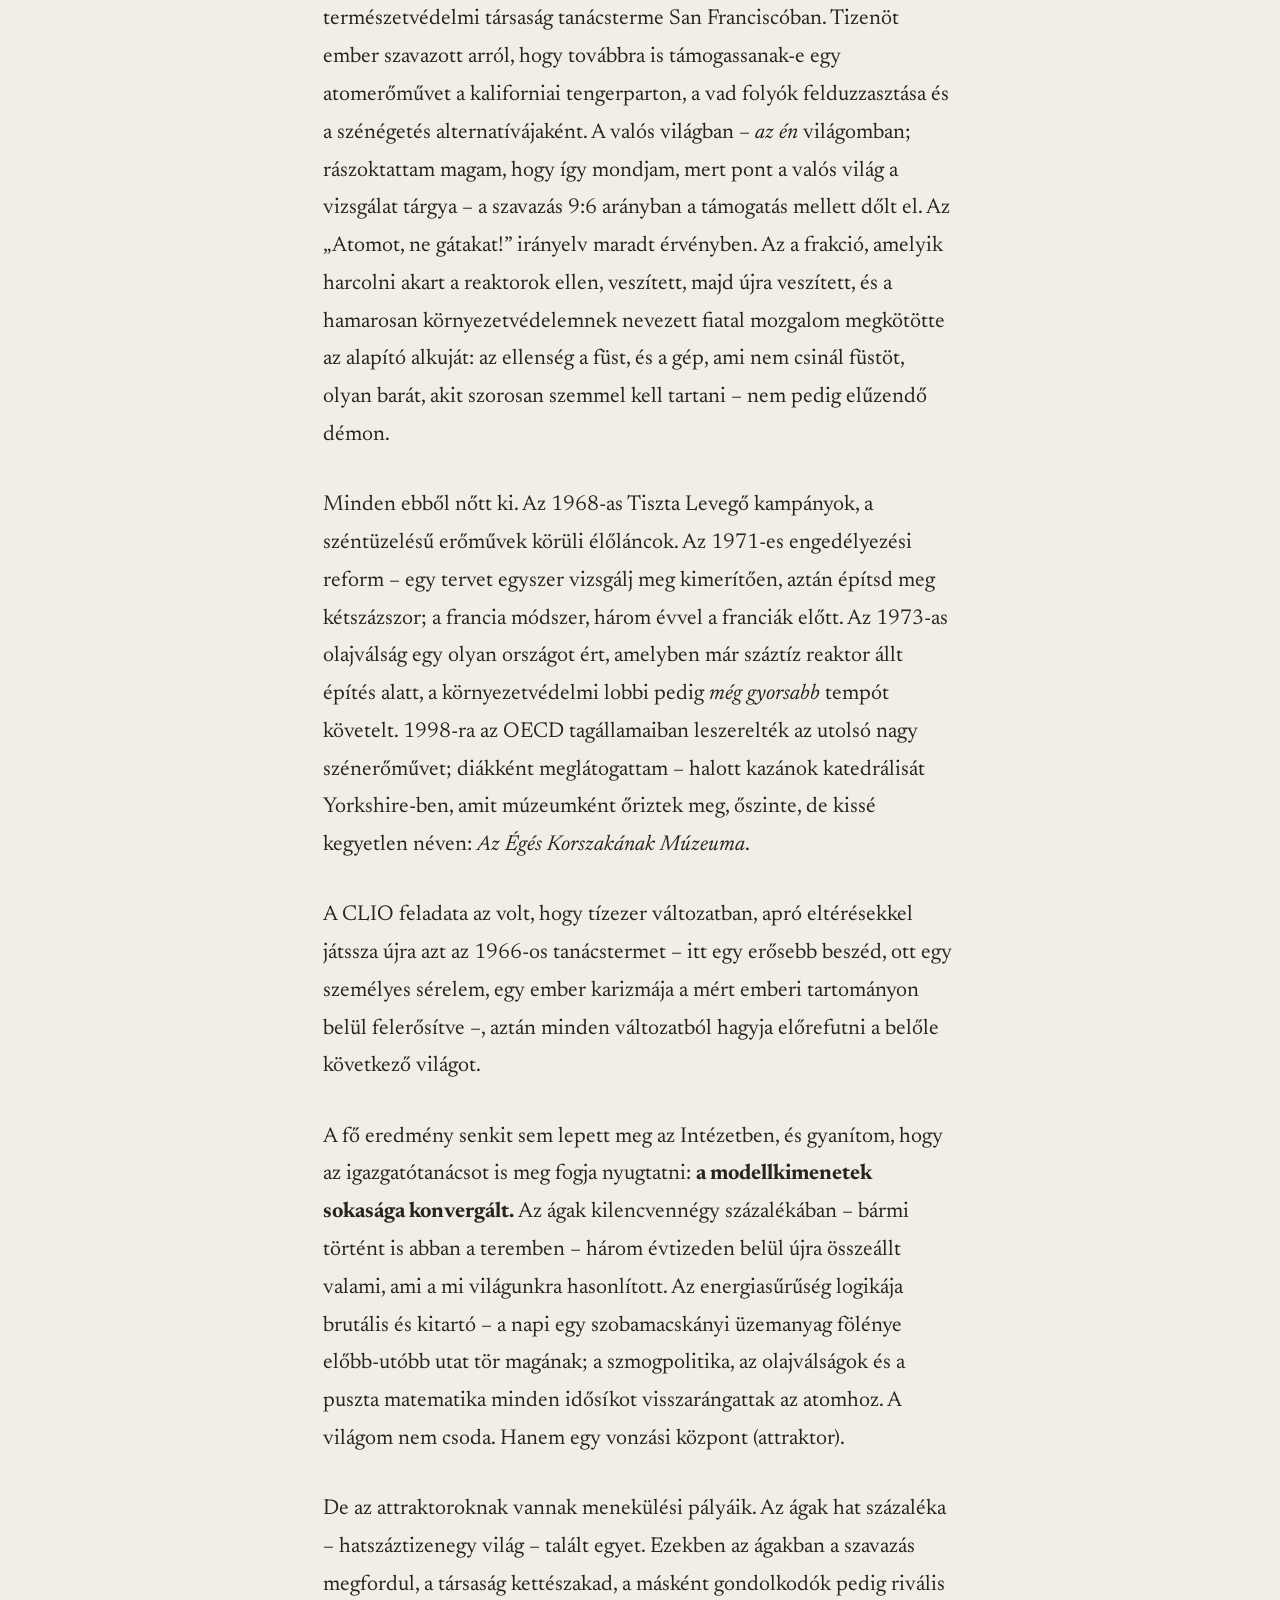
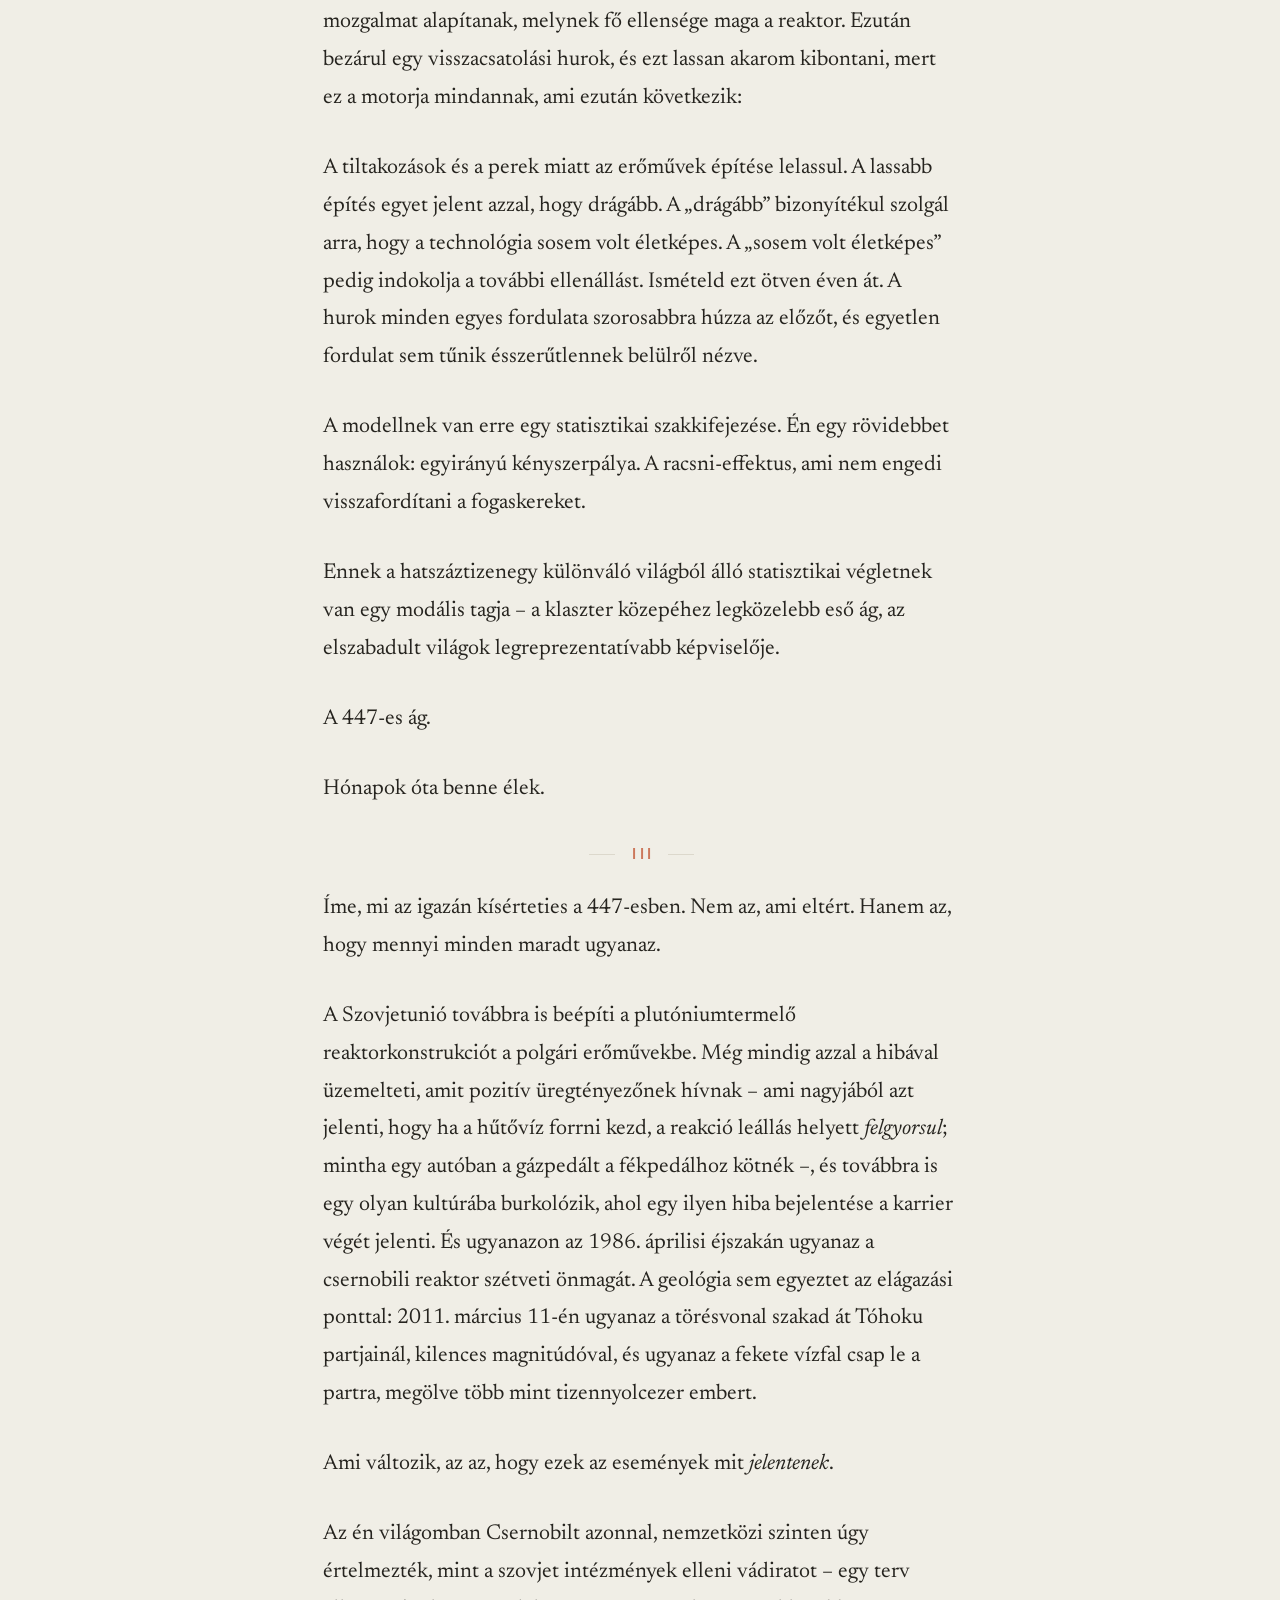
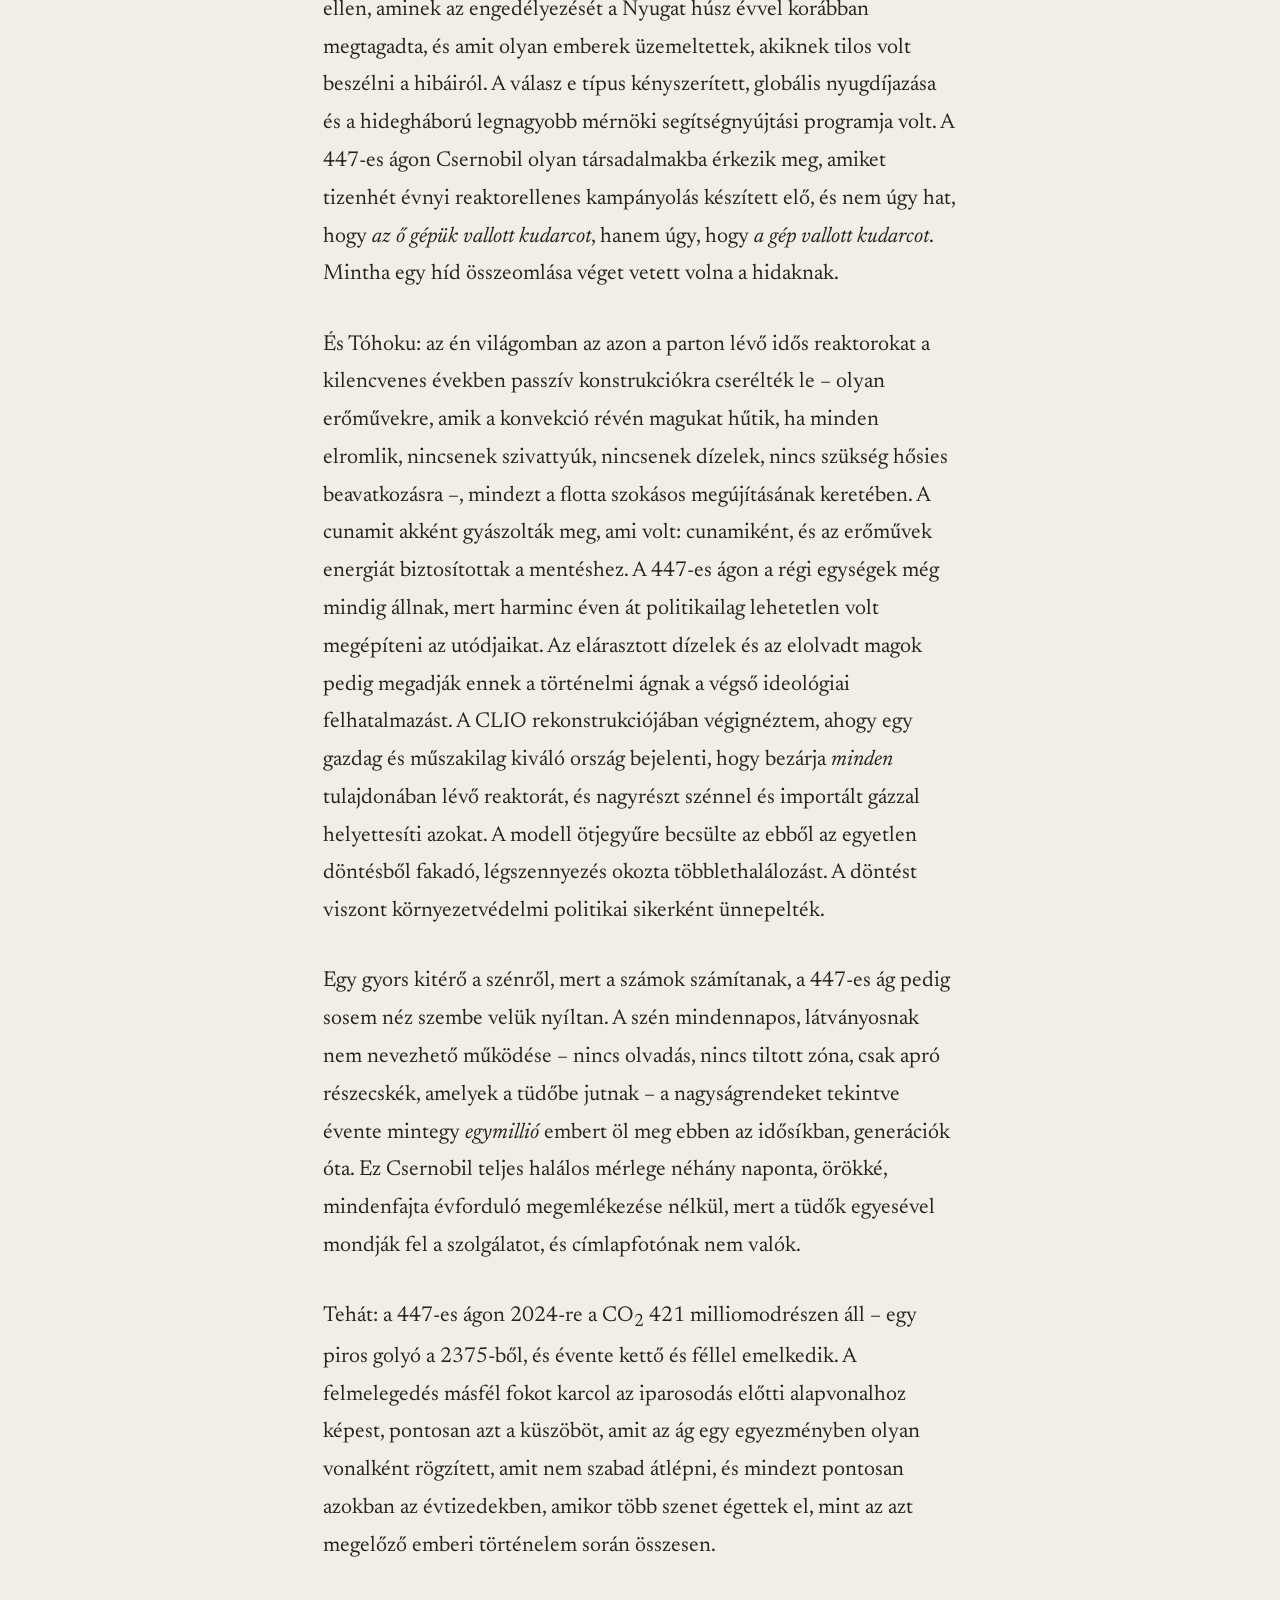
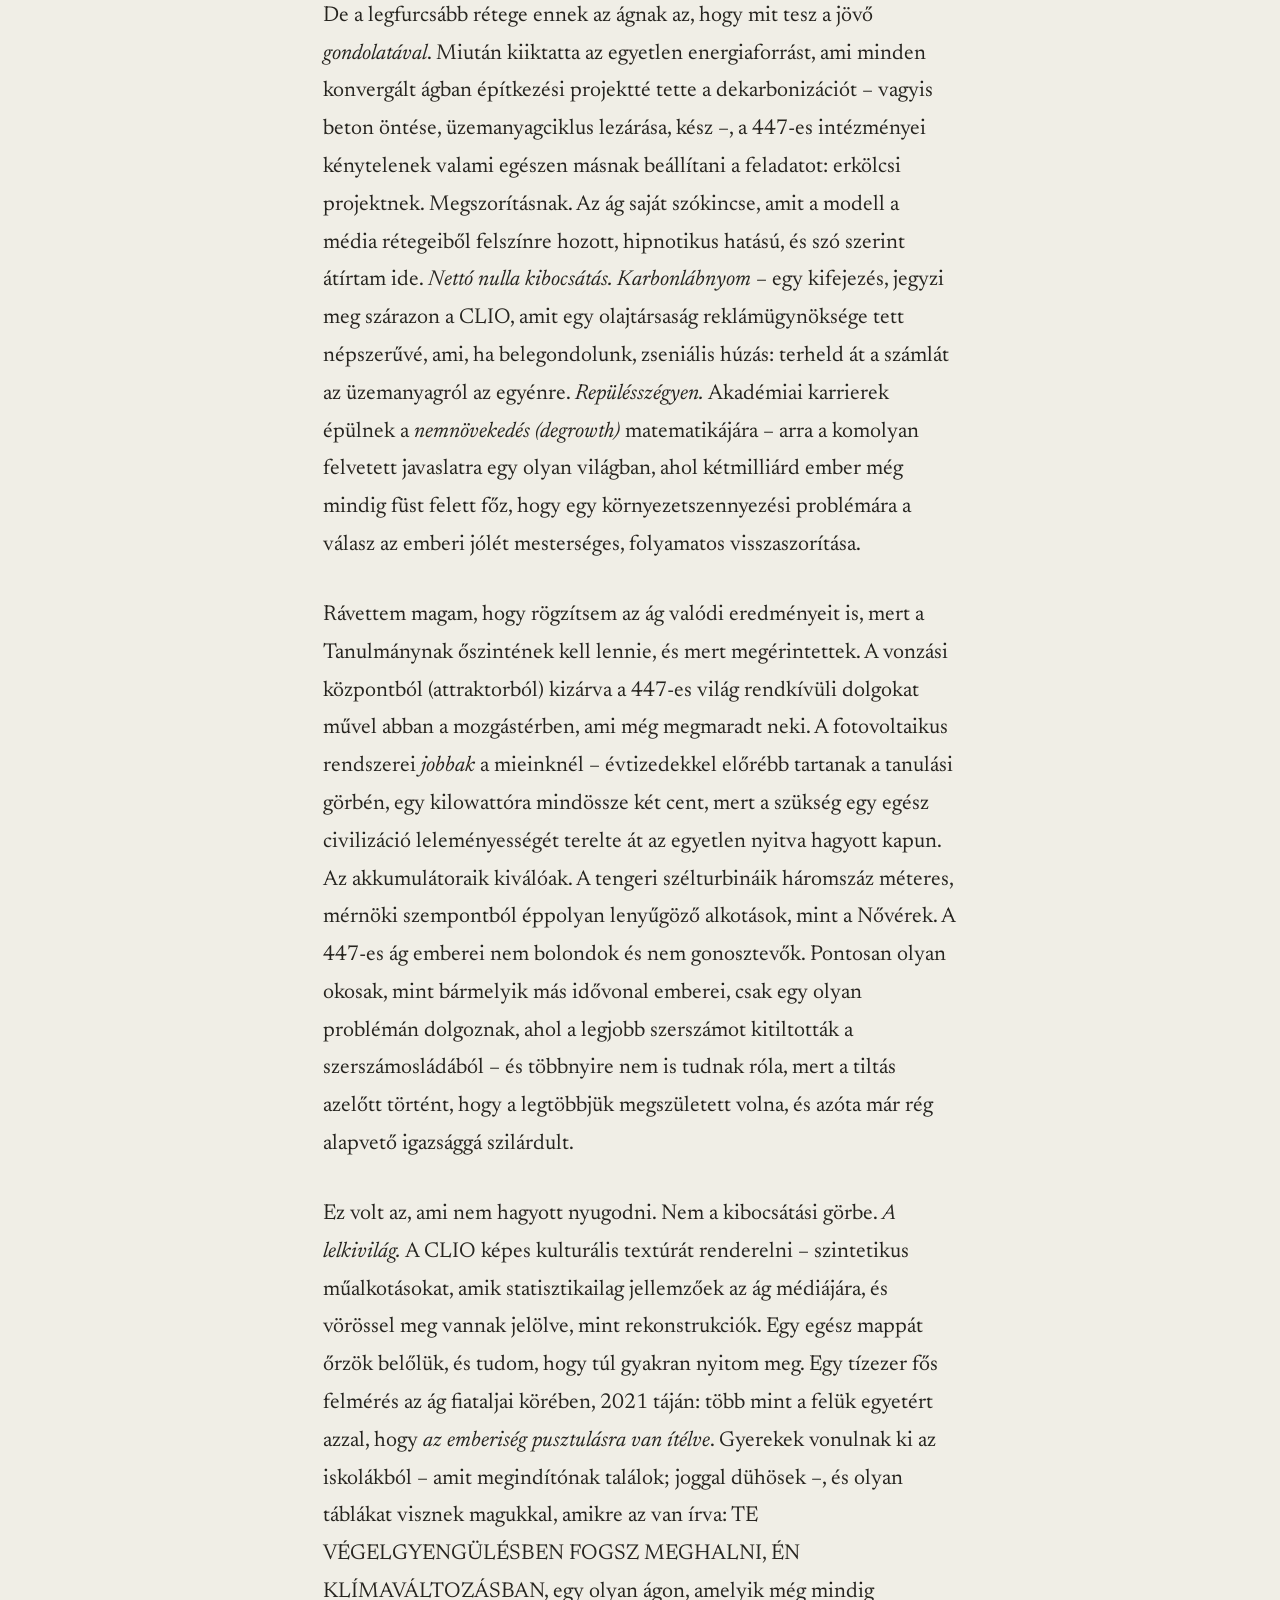
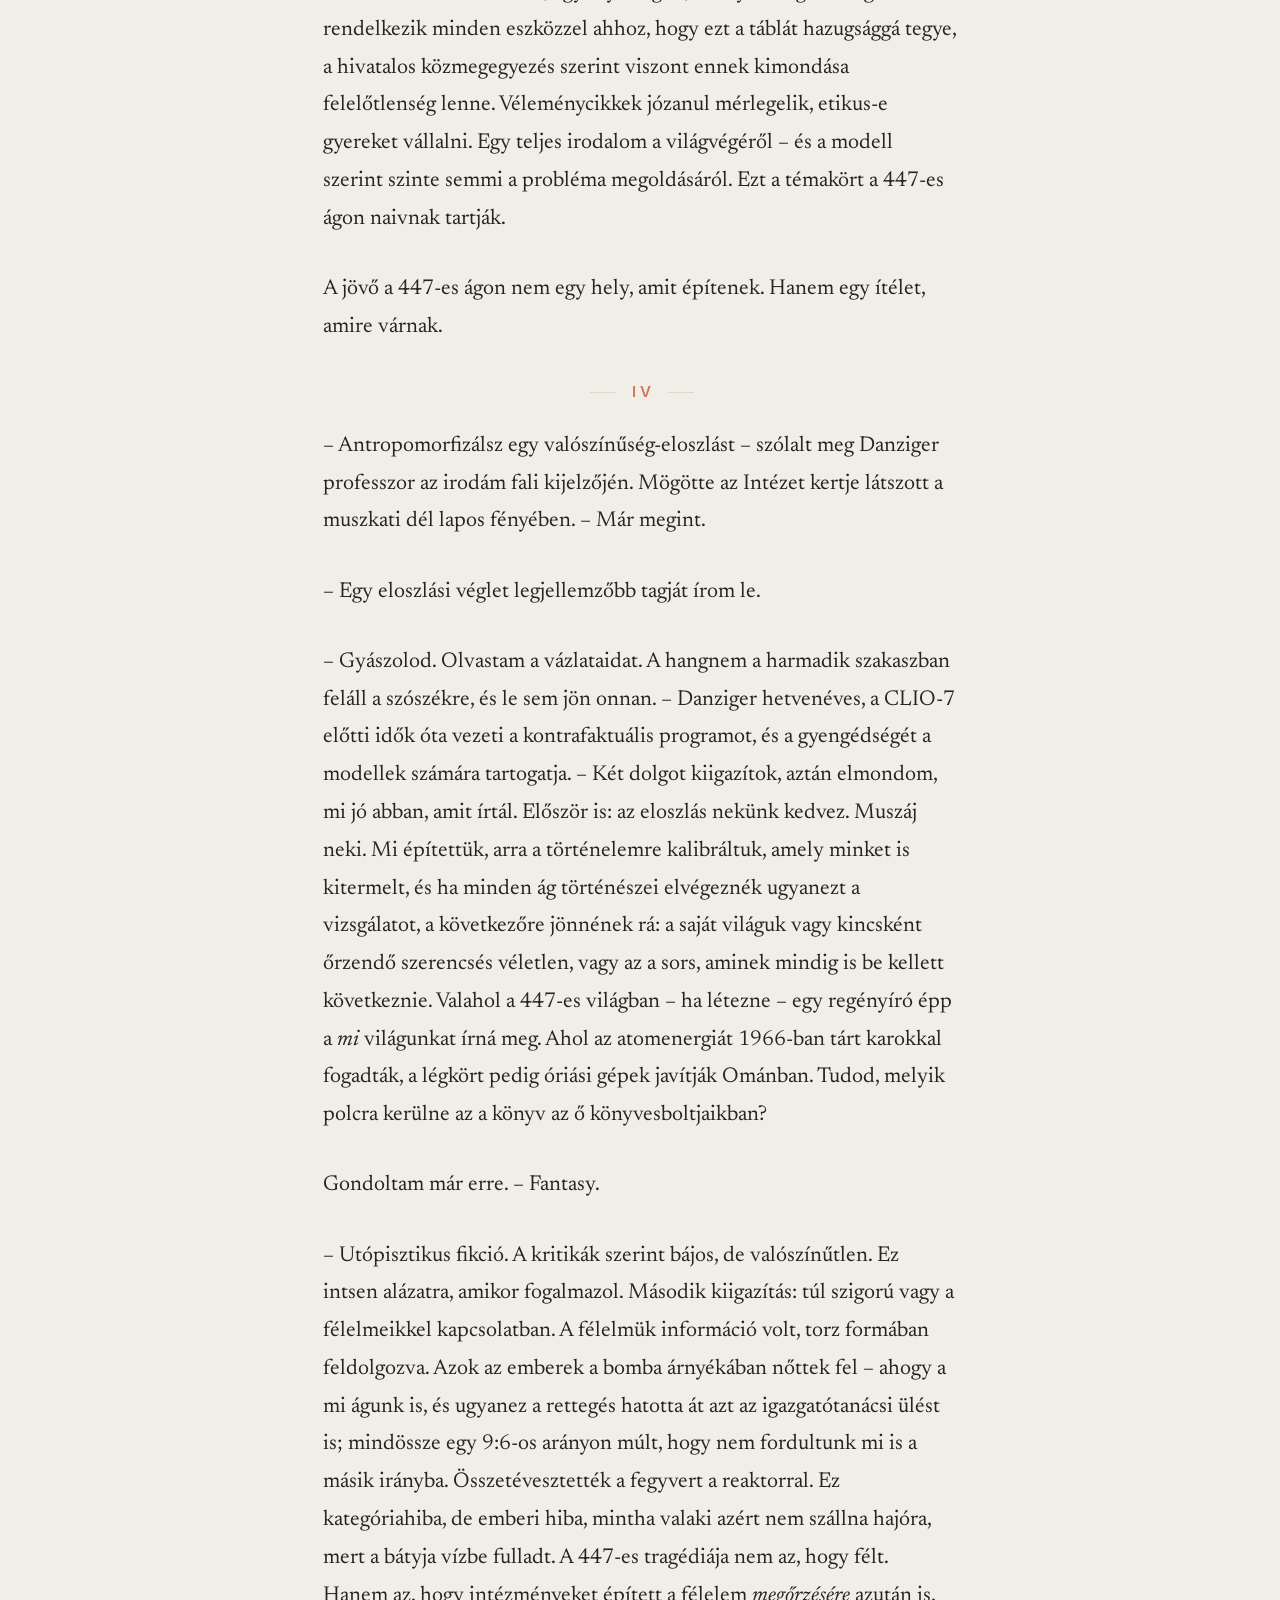
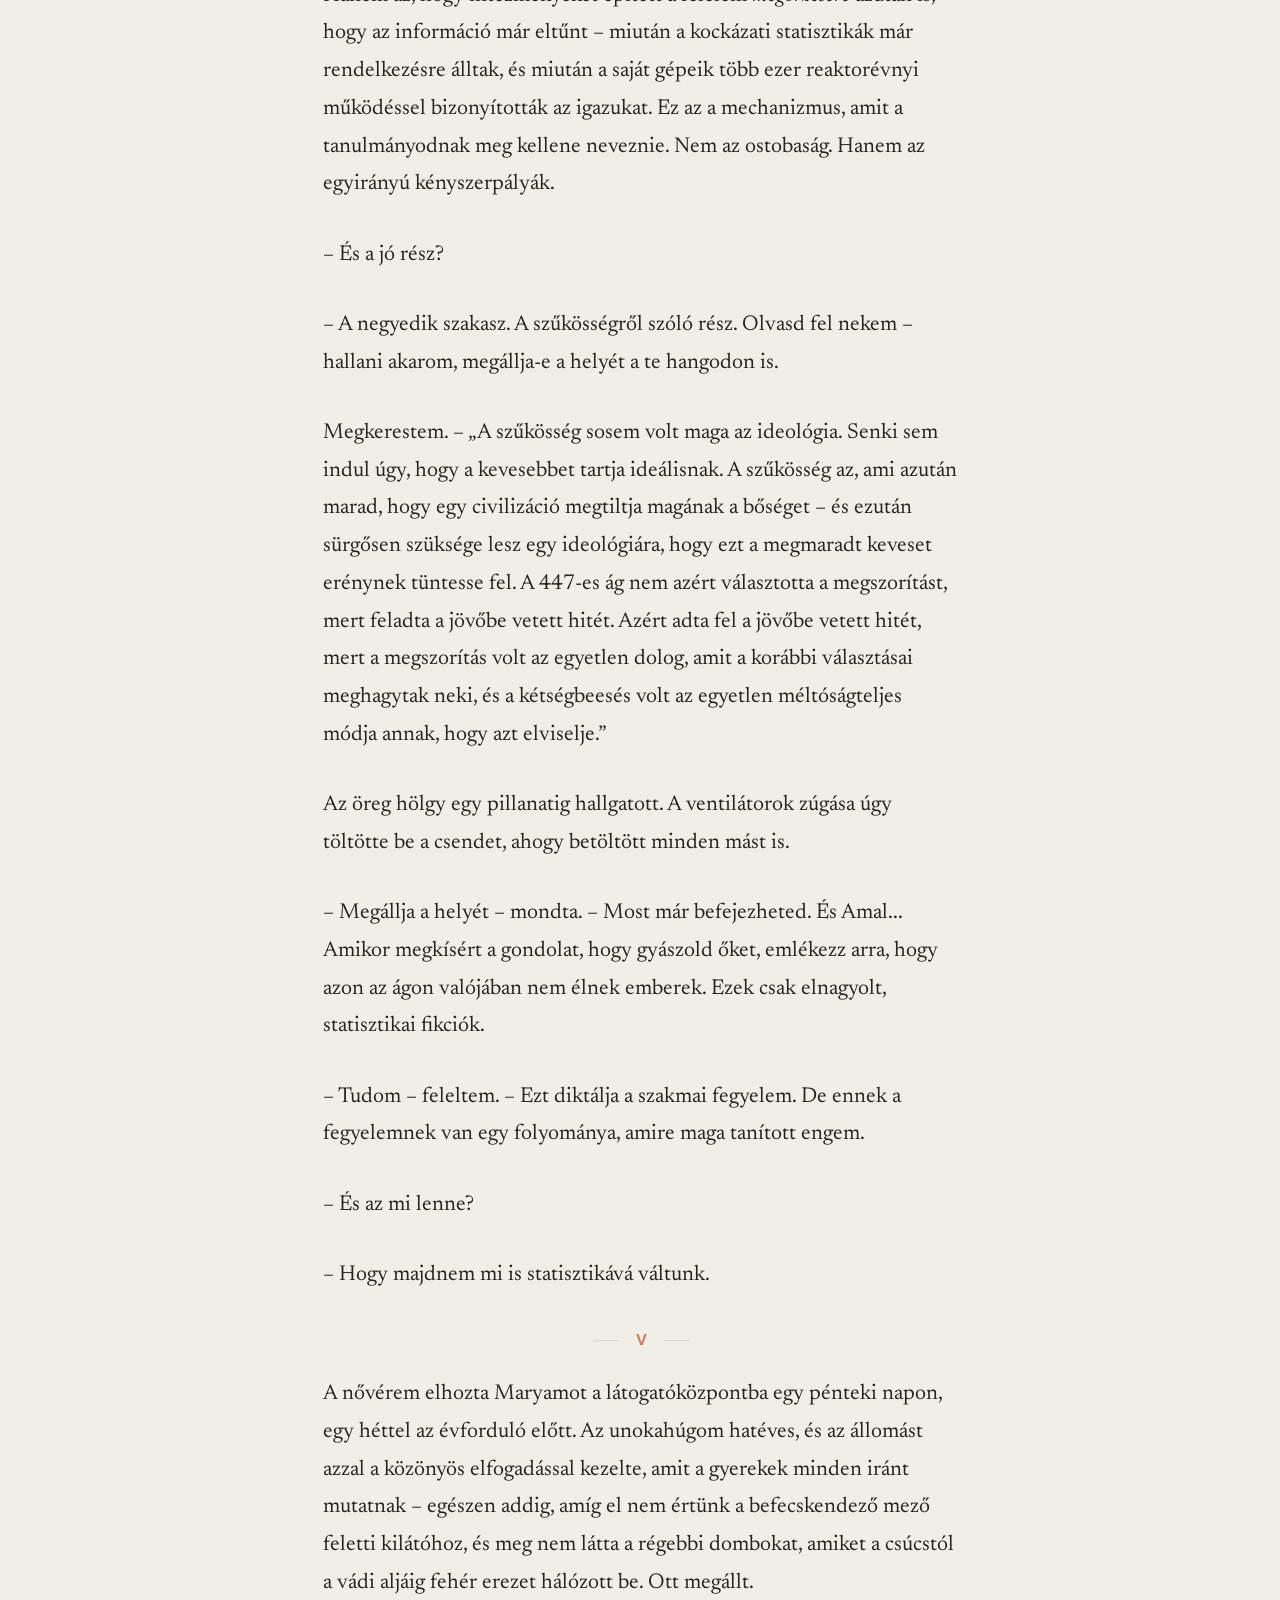
==== commit f889eba2: "Apply the fifth review wave across all three Hungarian versions The actual world becomes the subject" ====
--- a/a-torekenyseg-tanulmany-narralt.html
+++ b/a-torekenyseg-tanulmany-narralt.html
@@ -72,8 +72,8 @@
 
       <p>Az őszinte válaszhoz egy gépre volt szükség, a géphez pedig kitartásra és kikötésekre, amiket én már annyiszor leírtam, hogy álmomban is fel tudom mondani őket. Íme még egyszer, egyszerű nyelvezettel.</p>
       <p>Tudod, hogyan működik az időjárás-előrejelzés? Nem futtathatsz egyetlen tökéletes előrejelzést – az apró hibák felrobbannak –, ezért ötven előrejelzést futtatsz le, pici változtatásokkal a kiindulási feltételekben, és megnézed, hol csoportosulnak. A CLIO-9, az Intézet kontrafaktuális motorja pontosan ezt teszi <em>a történelemmel</em>. Ez egy összekapcsolt modellrendszer – demográfia, energiagazdaság, intézményi viselkedés, a vélemények terjedése –, amit a múlt három évszázadának utólagos előrejelzésével (hindcasting) validáltak, majd egyetlen megzavart pillanatból tízezer alkalommal elindítottak. Ez <em>ágakat</em> hoz létre: hihető alternatív történelmeket, melyek mindegyike belsőleg következetes, de egyik sem igaz. Nem tudja megmondani, mi történt volna. Csak azt tudja megmondani, <em>milyen</em> dolgok szoktak történni, milyen gyakran, és mekkora lökés kell ahhoz, hogy a dolgok másként alakuljanak.</p>
-      <p>A kiindulási pont szinte adta magát. 1966. decembere: egy természetvédelmi társaság tanácsterme San Franciscóban. Tizenöt ember szavazott arról, hogy továbbra is támogassanak-e egy atomerőművet a kaliforniai tengerparton, a vad folyók felduzzasztása és a szénégetés alternatívájaként. A valós világban – <em>az én</em> világomban; rászoktattam magam, hogy így mondjam, mert pont a valós világ a kérdés – a szavazás 9:6 arányban a támogatás mellett dőlt el. Az „Atomot, ne gátakat!” irányelv maradt érvényben. Az a frakció, amelyik harcolni akart a reaktorok ellen, veszített, majd újra veszített, és a hamarosan környezetvédelemnek nevezett fiatal mozgalom megkötötte az alapító alkuját: az ellenség a füst, és a gép, ami nem csinál füstöt, olyan barát, akit szorosan szemmel kell tartani – nem pedig démon, akit el kell űzni.</p>
-      <p>Minden ebből nőtt ki. Az 1968-as Tiszta Levegő kampányok, a széntüzelésű erőművek körüli élőláncok. Az 1971-es engedélyezési reform – egy tervet vizsgálj meg kimerítően, egyszer, aztán építsd meg kétszázszor; a francia módszer, három évvel a franciák előtt. Az 1973-as olajválság egy olyan országot ért, amelyben már száztíz reaktor állt építés alatt, a környezetvédelmi lobbi pedig még <em>gyorsabb</em> tempót követelt. 1998-ra az OECD tagállamaiban leszerelték az utolsó nagy szénerőművet; diákként meglátogattam – halott kazánok katedrálisát Yorkshire-ben, amit múzeumként őriztek meg, őszinte, de kissé kegyetlen néven: <em>Az Égés Korszaka</em>.</p>
+      <p>A kiindulási pont szinte adta magát. 1966. decembere: egy természetvédelmi társaság tanácsterme San Franciscóban. Tizenöt ember szavazott arról, hogy továbbra is támogassanak-e egy atomerőművet a kaliforniai tengerparton, a vad folyók felduzzasztása és a szénégetés alternatívájaként. A valós világban – <em>az én</em> világomban; rászoktattam magam, hogy így mondjam, mert pont a valós világ a vizsgálat tárgya – a szavazás 9:6 arányban a támogatás mellett dőlt el. Az „Atomot, ne gátakat!” irányelv maradt érvényben. Az a frakció, amelyik harcolni akart a reaktorok ellen, veszített, majd újra veszített, és a hamarosan környezetvédelemnek nevezett fiatal mozgalom megkötötte az alapító alkuját: az ellenség a füst, és a gép, ami nem csinál füstöt, olyan barát, akit szorosan szemmel kell tartani – nem pedig elűzendő démon.</p>
+      <p>Minden ebből nőtt ki. Az 1968-as Tiszta Levegő kampányok, a széntüzelésű erőművek körüli élőláncok. Az 1971-es engedélyezési reform – egy tervet egyszer vizsgálj meg kimerítően, aztán építsd meg kétszázszor; a francia módszer, három évvel a franciák előtt. Az 1973-as olajválság egy olyan országot ért, amelyben már száztíz reaktor állt építés alatt, a környezetvédelmi lobbi pedig <em>még gyorsabb</em> tempót követelt. 1998-ra az OECD tagállamaiban leszerelték az utolsó nagy szénerőművet; diákként meglátogattam – halott kazánok katedrálisát Yorkshire-ben, amit múzeumként őriztek meg, őszinte, de kissé kegyetlen néven: <em>Az Égés Korszakának Múzeuma</em>.</p>
       <p>A CLIO feladata az volt, hogy tízezer változatban, apró eltérésekkel játssza újra azt az 1966-os tanácstermet – itt egy erősebb beszéd, ott egy személyes sérelem, egy ember karizmája a mért emberi tartományon belül felerősítve –, aztán minden változatból hagyja előrefutni a belőle következő világot.</p>
       <p>A fő eredmény senkit sem lepett meg az Intézetben, és gyanítom, hogy az igazgatótanácsot is meg fogja nyugtatni: <strong>a modellkimenetek sokasága konvergált.</strong> Az ágak kilencvennégy százalékában – bármi történt is abban a teremben – három évtizeden belül újra összeállt valami, ami a mi világunkra hasonlított. Az energiasűrűség logikája brutális és kitartó – a napi egy szobamacskányi üzemanyag fölénye előbb-utóbb utat tör magának; a szmogpolitika, az olajválságok és a puszta matematika minden idősíkot visszarángattak az atomhoz. A világom nem csoda. Hanem egy vonzási központ (attraktor).</p>
       <p>De az attraktoroknak vannak menekülési pályáik. Az ágak hat százaléka – hatszáztizenegy világ – talált egyet. Ezekben az ágakban a szavazás megfordul, a társaság kettészakad, a másként gondolkodók pedig rivális mozgalmat alapítanak, melynek fő ellensége maga a reaktor. Ezután bezárul egy visszacsatolási hurok, és ezt lassan akarom kibontani, mert ez a motorja mindannak, ami ezután következik:</p>
